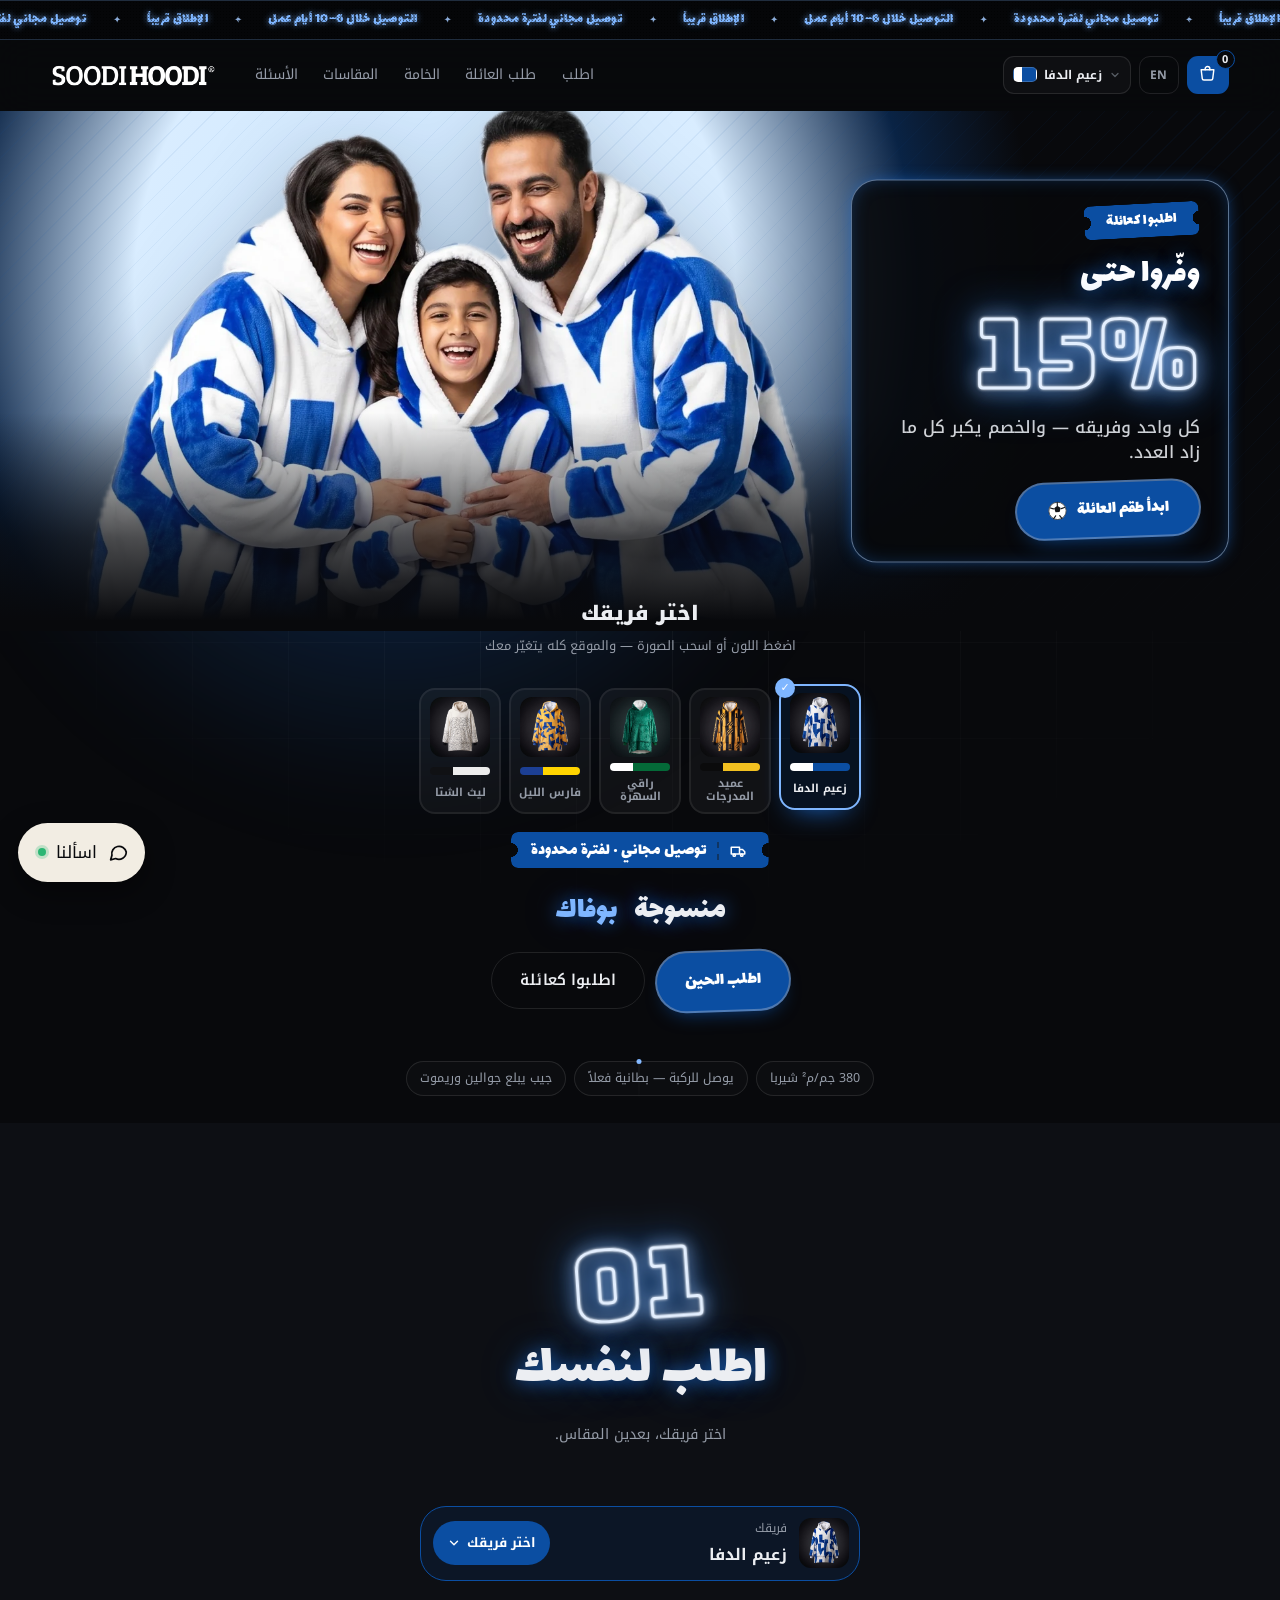
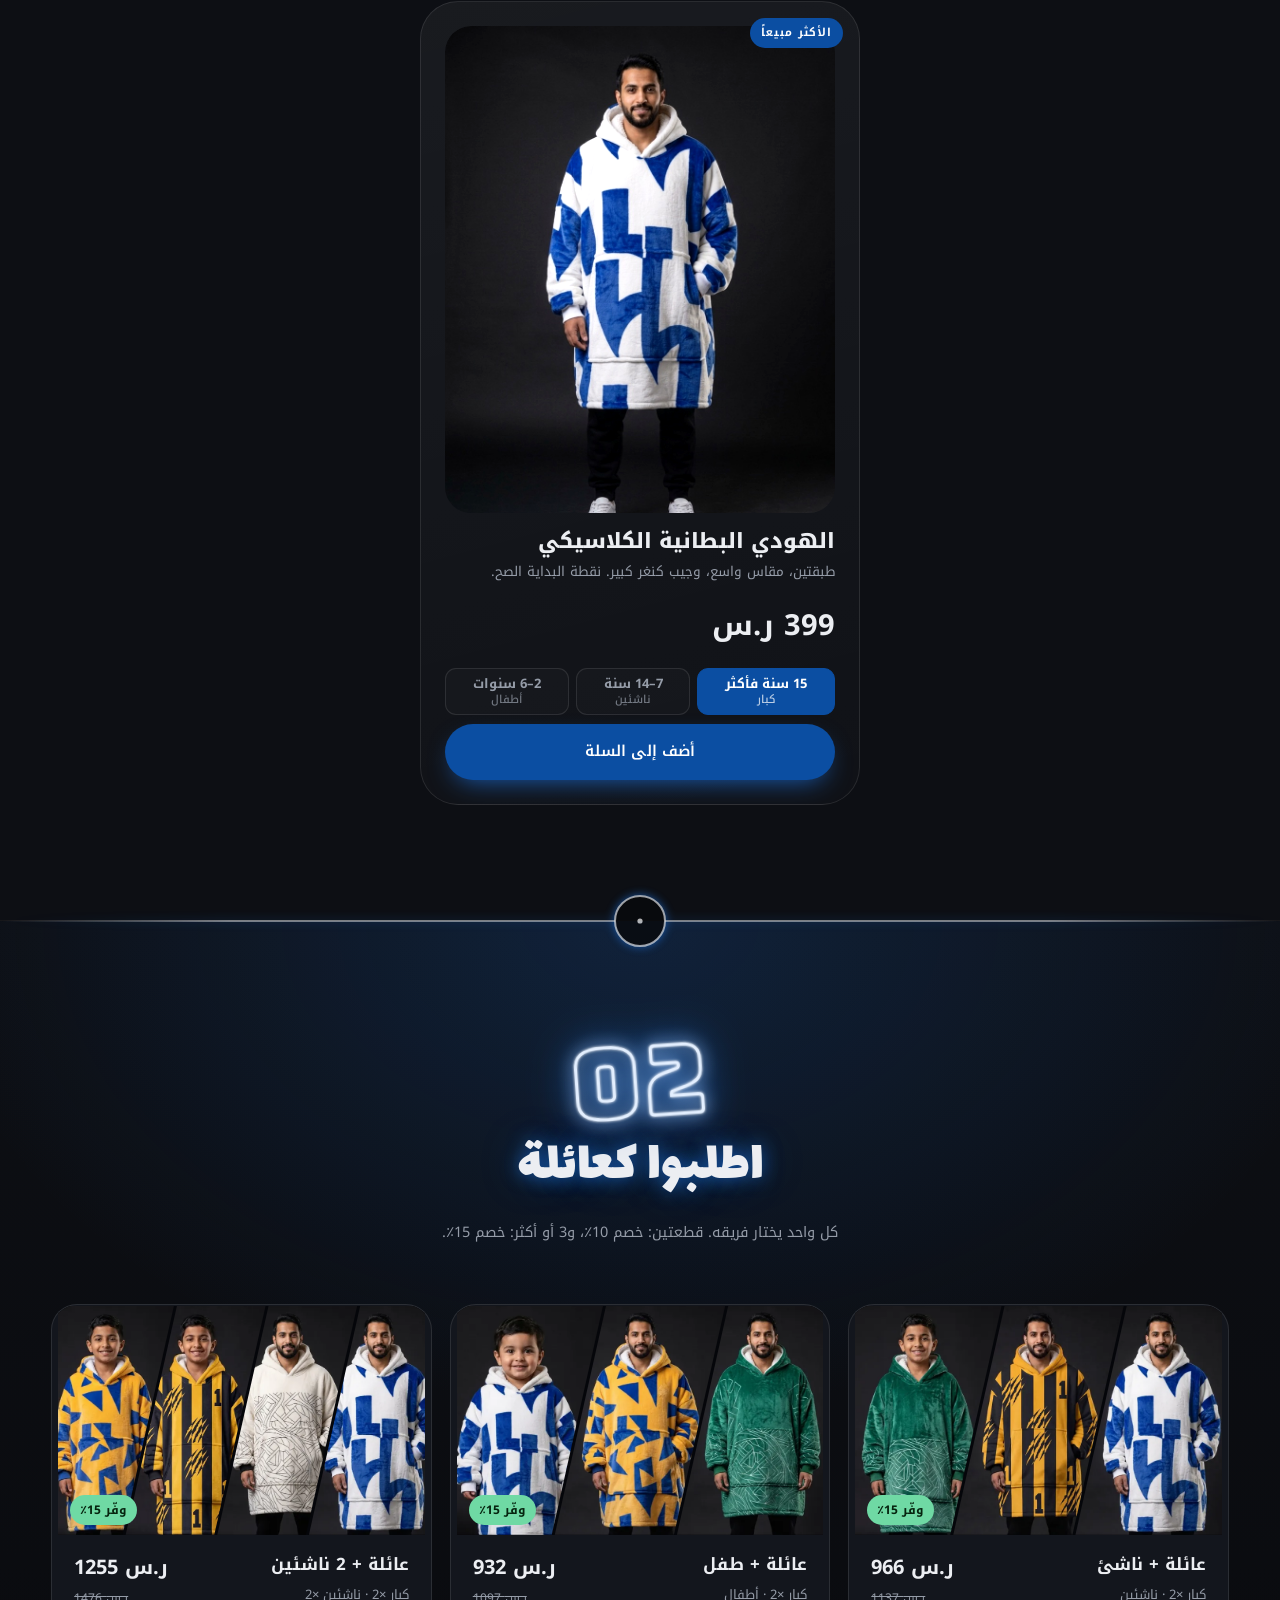
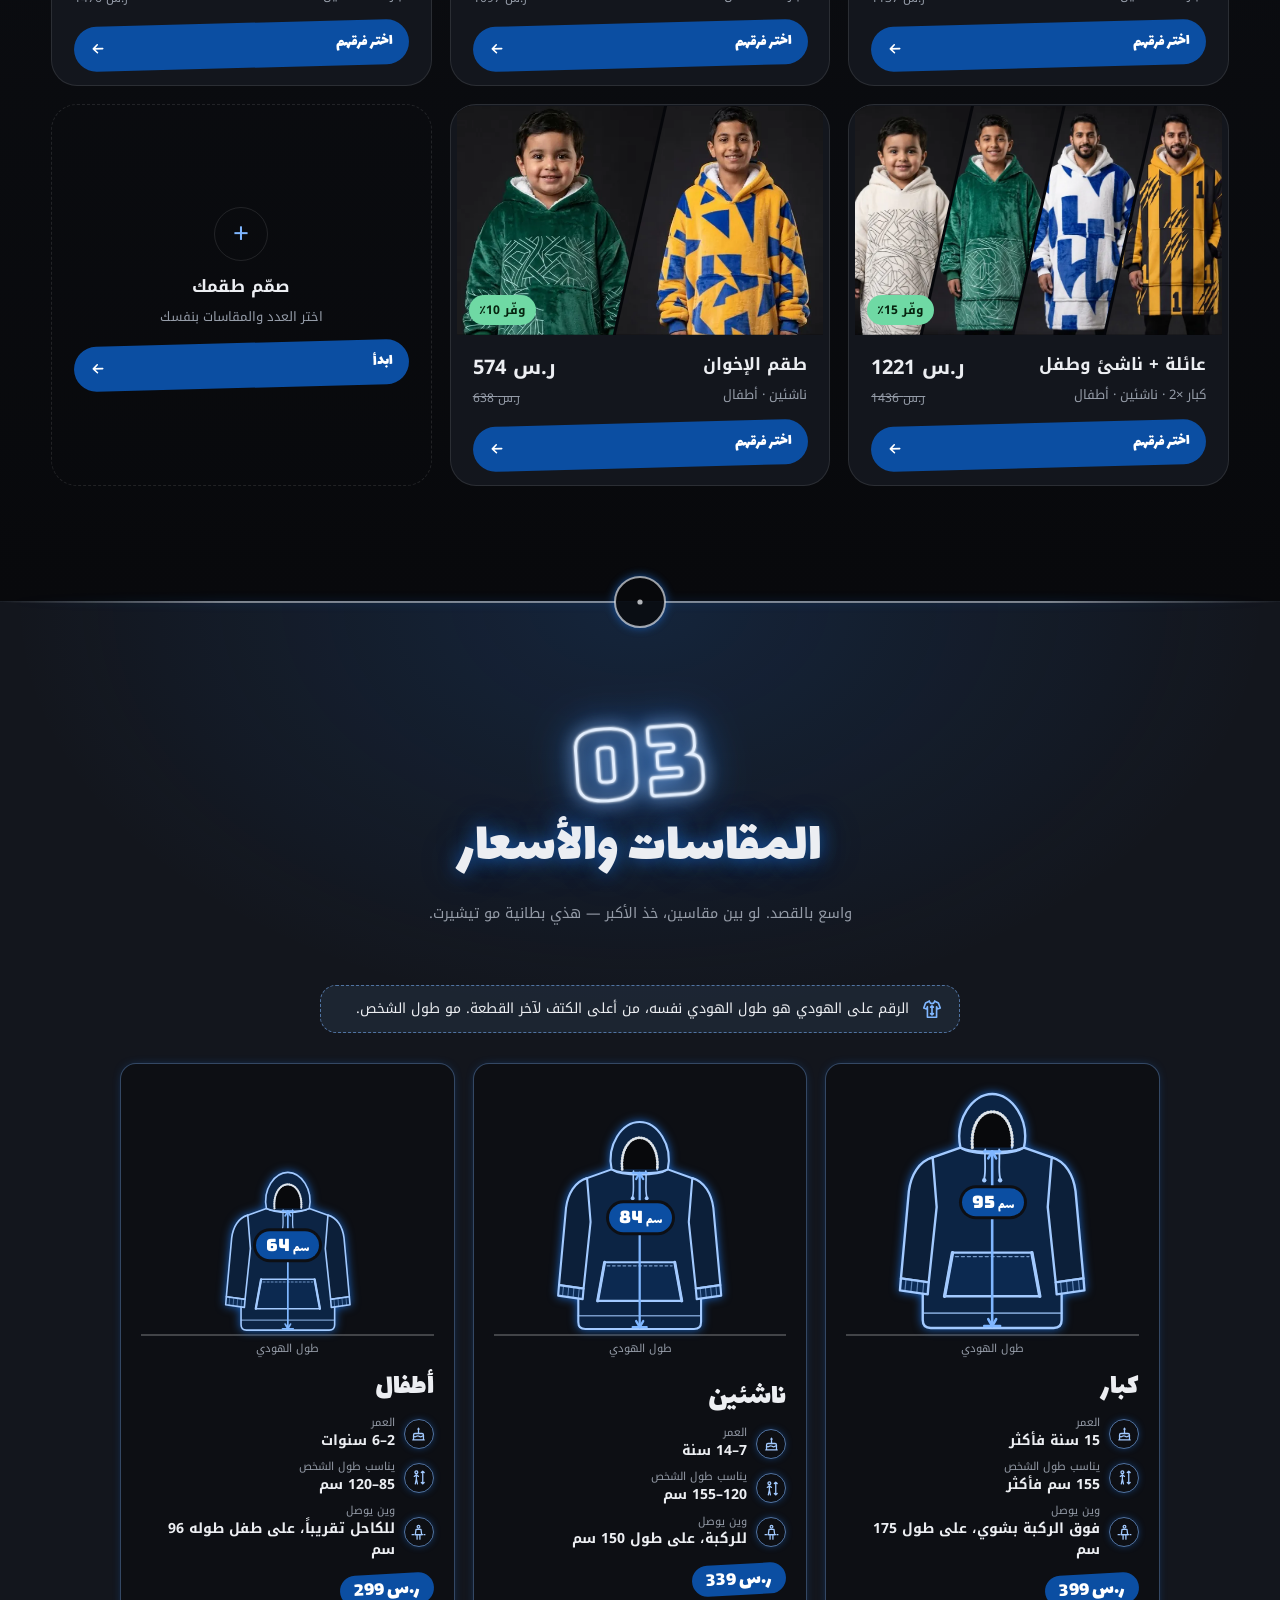
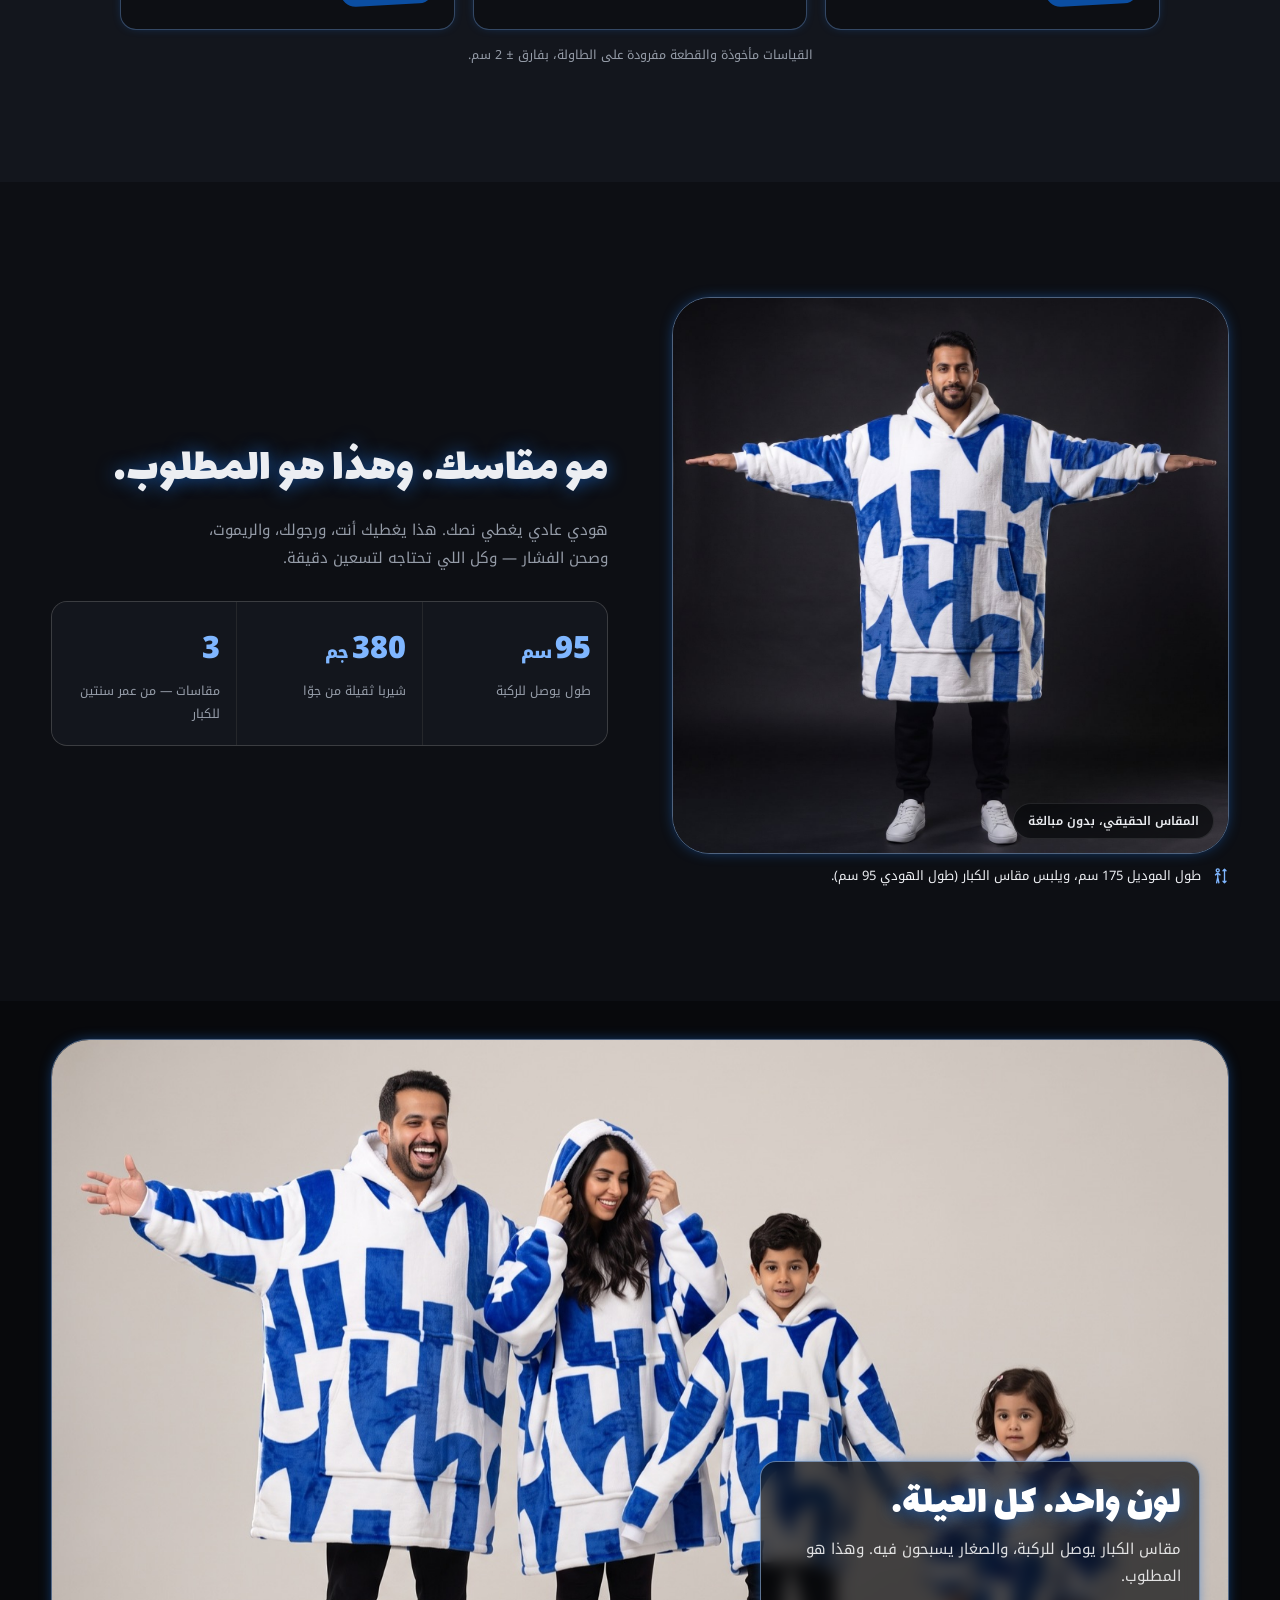
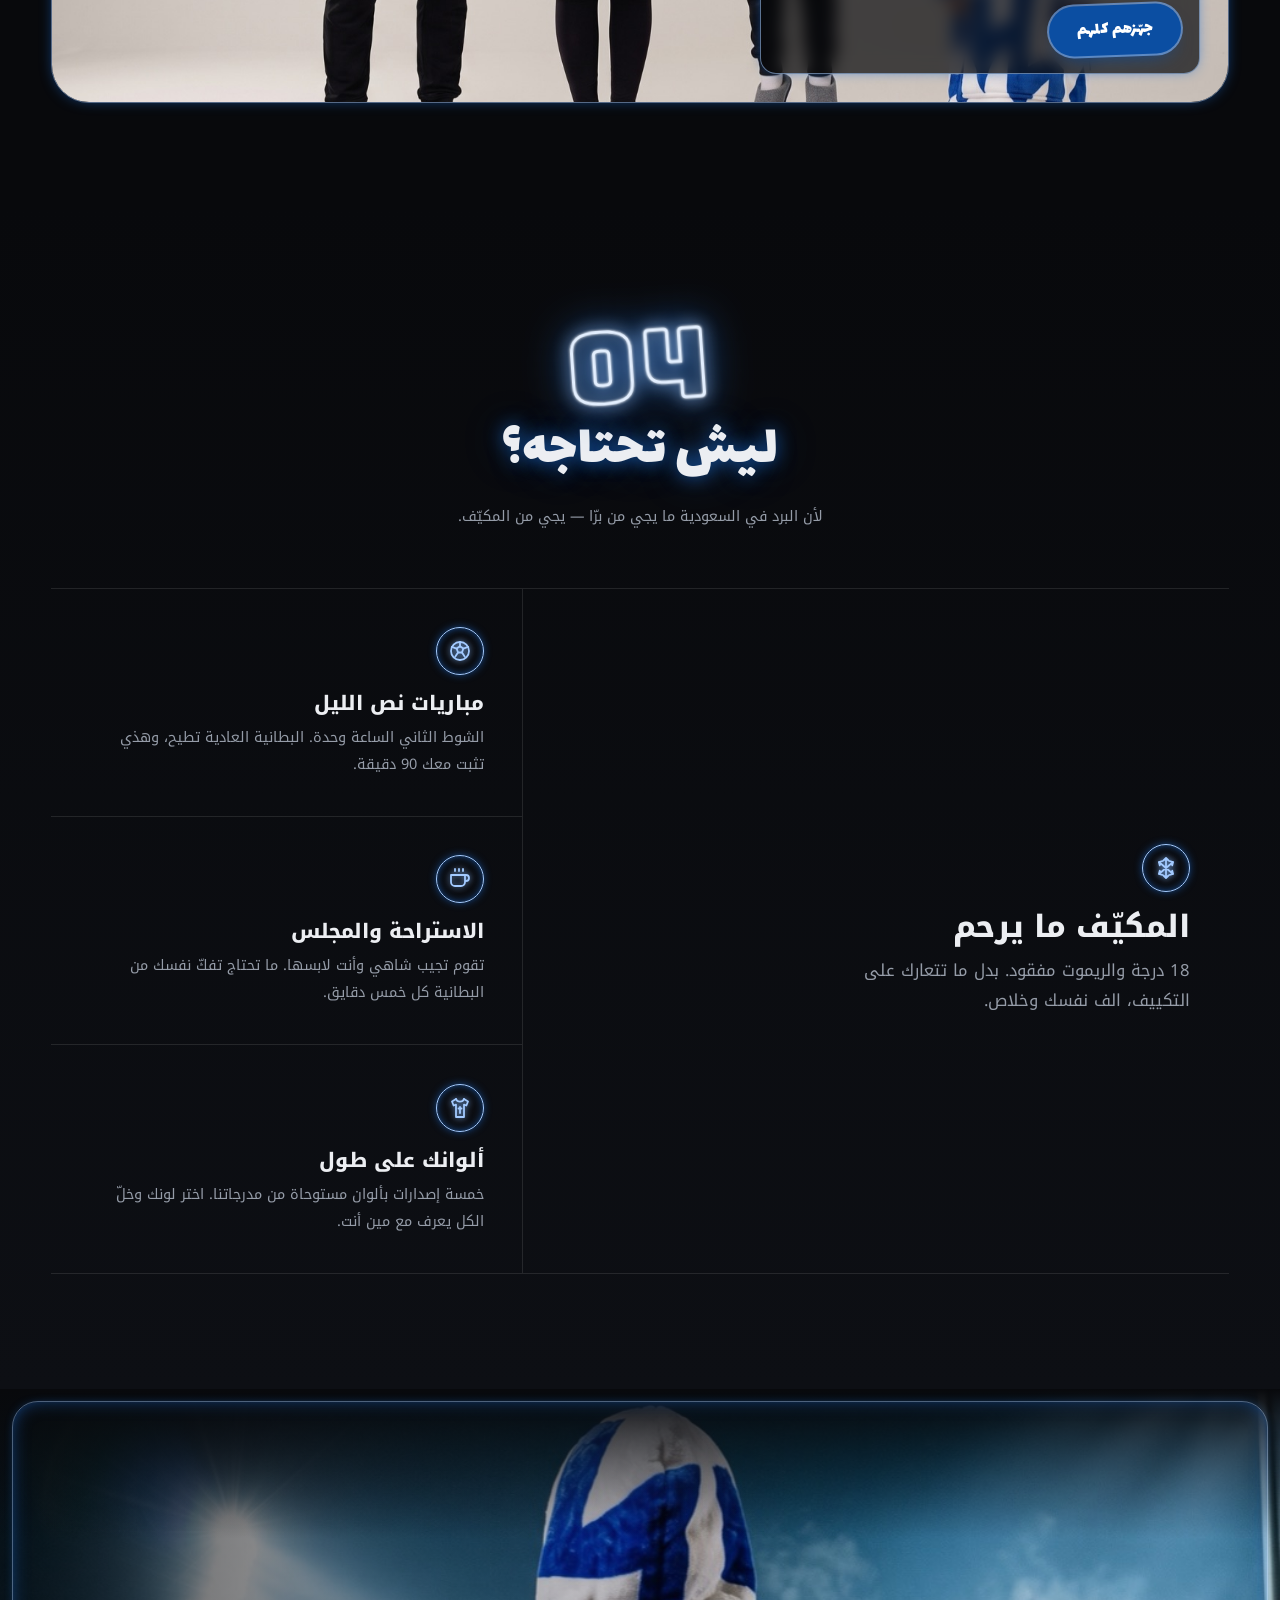
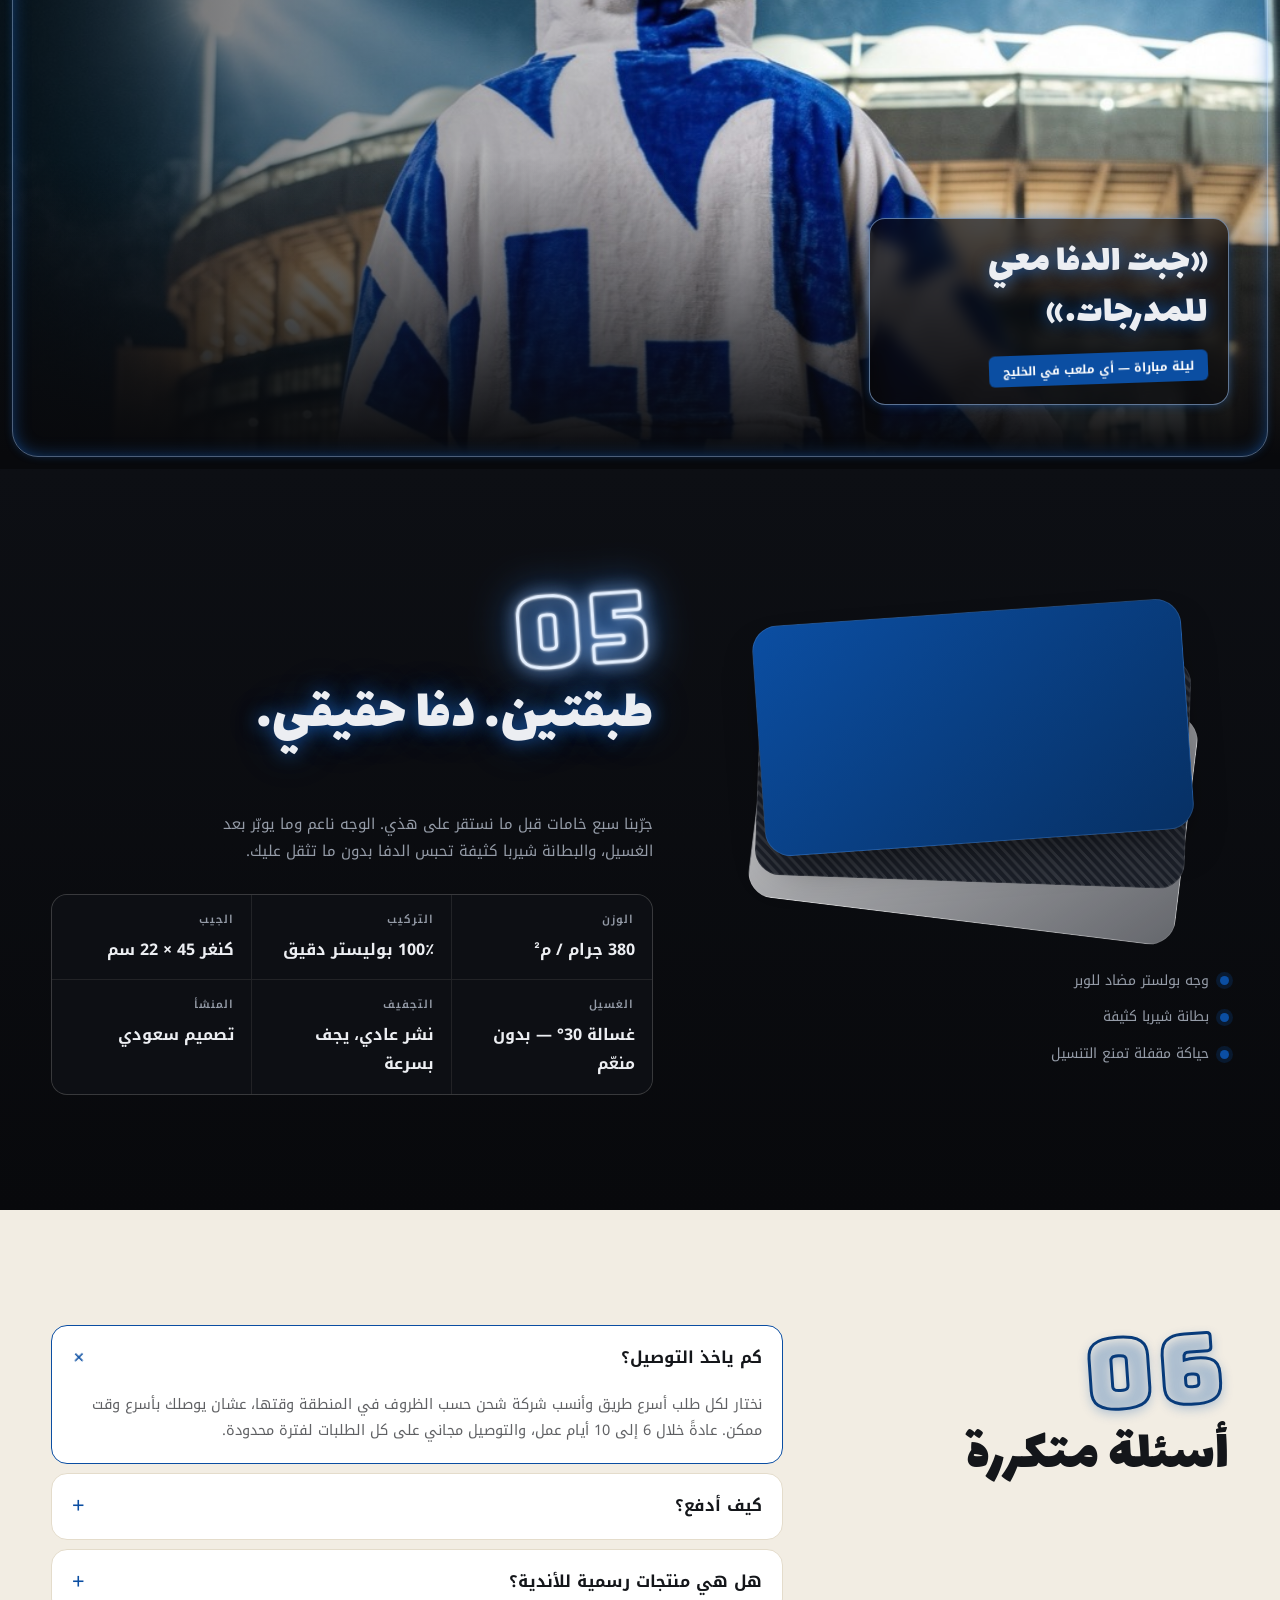
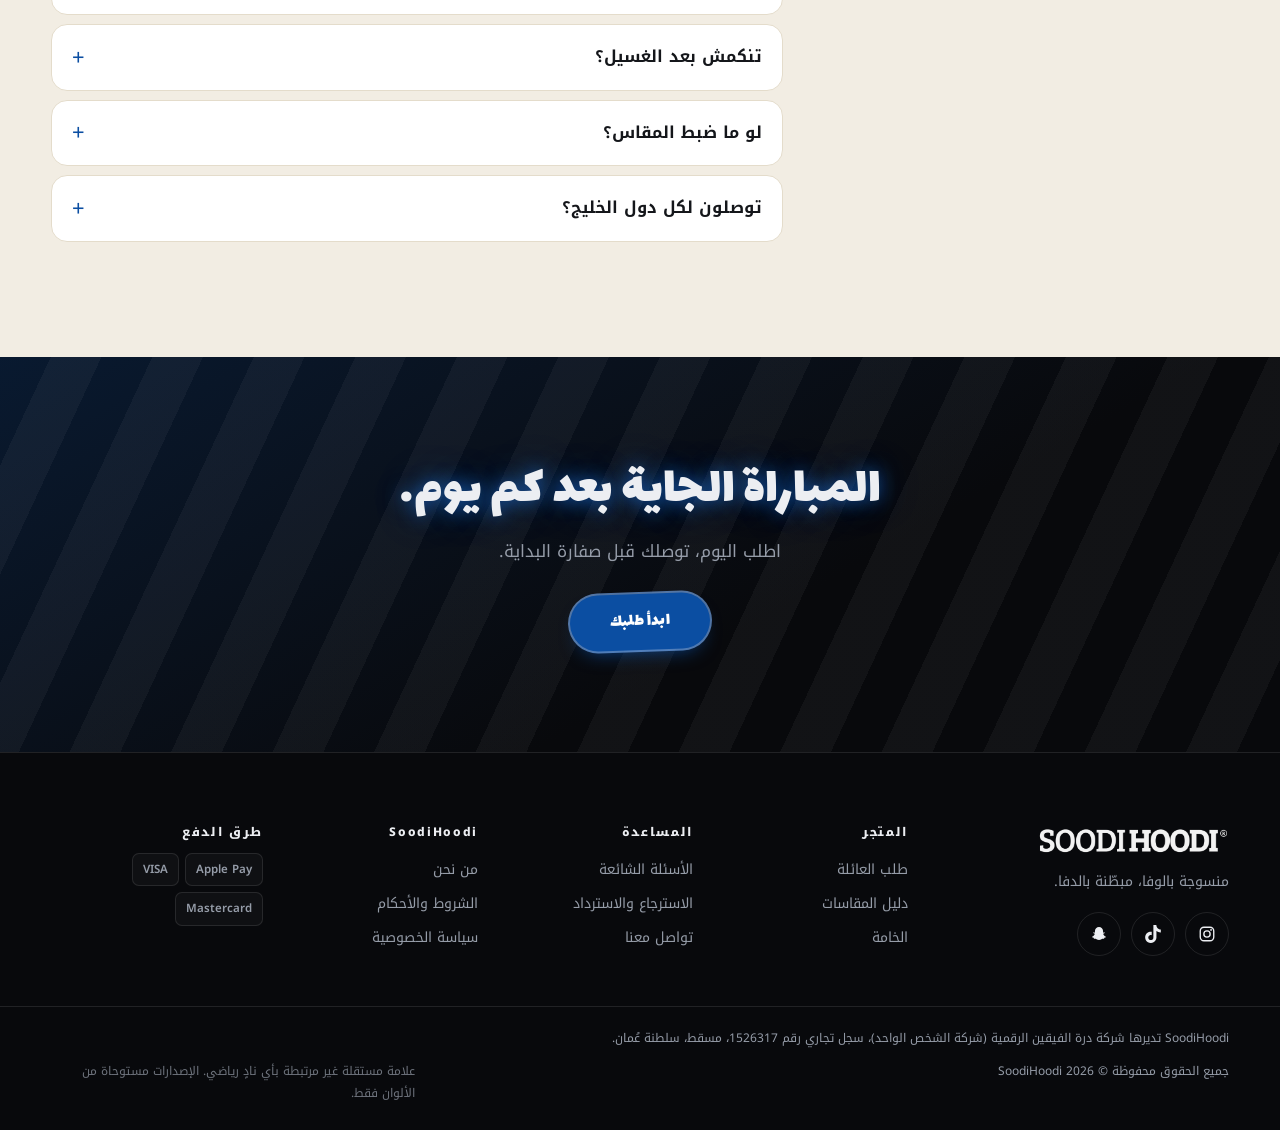
==== index.html @ 83fe5d90 "Delivery copy: fastest route and courier for conditions in the region, usually 6–10 working days Co-" ====
<!DOCTYPE html>
<html lang="ar" dir="rtl" data-lang="ar" data-edition="zaeem">
<head>
<meta charset="UTF-8">
<meta name="viewport" content="width=device-width, initial-scale=1, viewport-fit=cover">
<link rel="icon" href="/favicon.ico" sizes="48x48">
<link rel="icon" type="image/png" sizes="32x32" href="/img/favicon-32.png">
<link rel="apple-touch-icon" href="/img/apple-touch-icon.png">
<link rel="manifest" href="/site.webmanifest">
<title>SoodiHoodi — منسوجة بوفاك | هودي بطانية بألوان فريقك</title>
<meta name="description" content="هودي بطانية واسع يلفّك من راسك لركبتك — صُنع لعشّاق الكورة في السعودية. اختر ألوان فريقك، والتوصيل مجاني لكل دول الخليج خلال 6–10 أيام عمل.">
<meta name="theme-color" content="#08090C">

<!-- Social sharing (WhatsApp / Twitter / iMessage) -->
<link rel="canonical" href="https://soodihoodi.com/">
<meta property="og:type" content="website">
<meta property="og:url" content="https://soodihoodi.com/">
<meta property="og:site_name" content="SoodiHoodi">
<meta property="og:title" content="SoodiHoodi — منسوجة بوفاك">
<meta property="og:description" content="هودي بطانية واسع بألوان فريقك — يلفّك من راسك لركبتك. التوصيل مجاني لكل دول الخليج خلال 6–10 أيام عمل.">
<meta property="og:image" content="https://soodihoodi.com/img/og-image.jpg?v=5">
<meta property="og:image:secure_url" content="https://soodihoodi.com/img/og-image.jpg?v=5">
<meta property="og:image:type" content="image/jpeg">
<meta property="og:image:width" content="1200">
<meta property="og:image:height" content="630">
<meta property="og:locale" content="ar_SA">
<meta name="twitter:card" content="summary_large_image">
<meta name="twitter:title" content="SoodiHoodi — منسوجة بوفاك">
<meta name="twitter:description" content="هودي بطانية واسع بألوان فريقك — التوصيل مجاني لكل دول الخليج خلال 6–10 أيام عمل.">
<meta name="twitter:image" content="https://soodihoodi.com/img/og-image.jpg?v=5">

<link rel="preconnect" href="https://fonts.googleapis.com">
<link rel="preconnect" href="https://fonts.gstatic.com" crossorigin>
<link href="https://fonts.googleapis.com/css2?family=Noto+Kufi+Arabic:wght@100..900&family=Archivo:wdth,wght@62..125,400..900&family=Lalezar&family=Bungee&display=swap" rel="stylesheet">
<link rel="stylesheet" href="css/styles.css?v=45">
</head>
<body>


<a class="skip" href="#main" data-ar="تخطَّ إلى المحتوى" data-en="Skip to content">تخطَّ إلى المحتوى</a>

<!-- ============ TICKER ============ -->
<div class="ticker" aria-hidden="true">
  <div class="ticker__row">
    <!-- Each set repeats the messages so one set is wider than any screen;
         the two identical sets make the loop seamless. -->
    <span class="ticker__set">
      <b class="pl" data-ar="الإطلاق قريباً" data-en="Launching soon">الإطلاق قريباً</b><i class="pl">✦</i>
      <b data-ar="توصيل مجاني لفترة محدودة" data-en="Free delivery for a limited time">توصيل مجاني لفترة محدودة</b><i>✦</i>
      <b data-ar="التوصيل خلال 6–10 أيام عمل" data-en="Delivery in 6–10 working days">التوصيل خلال 6–10 أيام عمل</b><i>✦</i>
      <b class="pl" data-ar="الإطلاق قريباً" data-en="Launching soon">الإطلاق قريباً</b><i class="pl">✦</i>
      <b data-ar="توصيل مجاني لفترة محدودة" data-en="Free delivery for a limited time">توصيل مجاني لفترة محدودة</b><i>✦</i>
      <b data-ar="التوصيل خلال 6–10 أيام عمل" data-en="Delivery in 6–10 working days">التوصيل خلال 6–10 أيام عمل</b><i>✦</i>
      <b class="pl" data-ar="الإطلاق قريباً" data-en="Launching soon">الإطلاق قريباً</b><i class="pl">✦</i>
      <b data-ar="توصيل مجاني لفترة محدودة" data-en="Free delivery for a limited time">توصيل مجاني لفترة محدودة</b><i>✦</i>
      <b data-ar="التوصيل خلال 6–10 أيام عمل" data-en="Delivery in 6–10 working days">التوصيل خلال 6–10 أيام عمل</b><i>✦</i>
      <b class="pl" data-ar="الإطلاق قريباً" data-en="Launching soon">الإطلاق قريباً</b><i class="pl">✦</i>
      <b data-ar="توصيل مجاني لفترة محدودة" data-en="Free delivery for a limited time">توصيل مجاني لفترة محدودة</b><i>✦</i>
      <b data-ar="التوصيل خلال 6–10 أيام عمل" data-en="Delivery in 6–10 working days">التوصيل خلال 6–10 أيام عمل</b><i>✦</i>
    </span>
    <span class="ticker__set" aria-hidden="true">
      <b class="pl" data-ar="الإطلاق قريباً" data-en="Launching soon">الإطلاق قريباً</b><i class="pl">✦</i>
      <b data-ar="توصيل مجاني لفترة محدودة" data-en="Free delivery for a limited time">توصيل مجاني لفترة محدودة</b><i>✦</i>
      <b data-ar="التوصيل خلال 6–10 أيام عمل" data-en="Delivery in 6–10 working days">التوصيل خلال 6–10 أيام عمل</b><i>✦</i>
      <b class="pl" data-ar="الإطلاق قريباً" data-en="Launching soon">الإطلاق قريباً</b><i class="pl">✦</i>
      <b data-ar="توصيل مجاني لفترة محدودة" data-en="Free delivery for a limited time">توصيل مجاني لفترة محدودة</b><i>✦</i>
      <b data-ar="التوصيل خلال 6–10 أيام عمل" data-en="Delivery in 6–10 working days">التوصيل خلال 6–10 أيام عمل</b><i>✦</i>
      <b class="pl" data-ar="الإطلاق قريباً" data-en="Launching soon">الإطلاق قريباً</b><i class="pl">✦</i>
      <b data-ar="توصيل مجاني لفترة محدودة" data-en="Free delivery for a limited time">توصيل مجاني لفترة محدودة</b><i>✦</i>
      <b data-ar="التوصيل خلال 6–10 أيام عمل" data-en="Delivery in 6–10 working days">التوصيل خلال 6–10 أيام عمل</b><i>✦</i>
      <b class="pl" data-ar="الإطلاق قريباً" data-en="Launching soon">الإطلاق قريباً</b><i class="pl">✦</i>
      <b data-ar="توصيل مجاني لفترة محدودة" data-en="Free delivery for a limited time">توصيل مجاني لفترة محدودة</b><i>✦</i>
      <b data-ar="التوصيل خلال 6–10 أيام عمل" data-en="Delivery in 6–10 working days">التوصيل خلال 6–10 أيام عمل</b><i>✦</i>
    </span>
  </div>
</div>

<!-- ============ HEADER ============ -->
<header class="hdr" id="hdr">
  <div class="wrap hdr__in">
    <a href="#" class="brand" aria-label="SoodiHoodi">
      <img class="brand__logo" src="img/logo.png" alt="SoodiHoodi" width="1200" height="189">
    </a>

    <nav class="nav" aria-label="Main">
      <a href="#shop" data-ar="اطلب" data-en="Order">اطلب</a>
      <a href="#bundle" data-ar="طلب العائلة" data-en="Family">طلب العائلة</a>
      <a href="#fabric" data-ar="الخامة" data-en="Fabric">الخامة</a>
      <a href="#sizes" data-ar="المقاسات" data-en="Sizes">المقاسات</a>
      <a href="#faq" data-ar="الأسئلة" data-en="FAQ">الأسئلة</a>
    </nav>

    <div class="hdr__act">
      <button class="teamchip" id="teamBtn" type="button"
              aria-haspopup="dialog" aria-expanded="false"
              aria-label="غيّر فريقك" data-al-ar="غيّر فريقك" data-al-en="Change your team">
        <i class="teamchip__bar" aria-hidden="true"></i>
        <span class="teamchip__n" id="teamChipName"></span>
        <svg class="teamchip__v" viewBox="0 0 24 24" width="12" height="12" aria-hidden="true"
             fill="none" stroke="currentColor" stroke-width="2.4" stroke-linecap="round" stroke-linejoin="round"><path d="m6 9 6 6 6-6"/></svg>
      </button>
      <button class="lang" id="langBtn" type="button" aria-label="Switch language">
        <span data-ar="EN" data-en="ع">EN</span>
      </button>
      <button class="cartbtn" id="cartBtn" type="button" aria-label="Cart" aria-expanded="false">
        <svg viewBox="0 0 24 24" width="19" height="19" fill="none" stroke="currentColor" stroke-width="1.8" stroke-linecap="round" stroke-linejoin="round"><path d="M4 6h16l-1.4 11.2a2 2 0 0 1-2 1.8H7.4a2 2 0 0 1-2-1.8Z"/><path d="M9 6V5a3 3 0 0 1 6 0v1"/></svg>
        <span class="cartbtn__n" id="cartCount">0</span>
      </button>
    </div>
  </div>
</header>

<main id="main">

<!-- ============ HERO ============ -->
<section class="hero">
  <div class="hero__lights" aria-hidden="true"><i></i><i></i><i></i><i></i></div>
  <div class="hero__grid" aria-hidden="true"></div>
  <div class="hero__glow" aria-hidden="true"></div>

  <!-- full-bleed: the family IS the hero, giant wordmark behind them -->
  <div class="bigstage rv" style="--d:0ms">
    <div class="bigstage__mark" aria-hidden="true">SOODIHOODI</div>
    <img class="bigstage__fam" id="heroShot" src="img/cut/fam-zaeem.webp" alt="عائلة تلبس هودي بطانية SoodiHoodi" width="1200" height="895" fetchpriority="high">

    <!-- Desktop only. Hidden below 1024px so the mobile hero is untouched. -->
    <div class="herobig">
      <span class="herobig__eye" data-ar="اطلبوا كعائلة" data-en="Order as a family">اطلبوا كعائلة</span>
      <p class="herobig__h" data-ar="وفّروا حتى" data-en="Save up to">وفّروا حتى</p>
      <p class="herobig__n" dir="ltr">15%</p>
      <p class="herobig__s" data-ar="كل واحد وفريقه — والخصم يكبر كل ما زاد العدد."
         data-en="Everyone in their own colours — the more you add, the bigger the discount.">كل واحد وفريقه — والخصم يكبر كل ما زاد العدد.</p>
      <!-- The label lives in its own span: applyLang() overwrites textContent
           on every [data-ar], which would wipe the pitch and ball markup. -->
      <a href="#bundle" class="herobig__cta">
        <span class="cta__pitch" aria-hidden="true"></span>
        <span class="cta__t" data-ar="ابدأ طقم العائلة" data-en="Build your family set">ابدأ طقم العائلة</span>
        <span class="cta__ball" aria-hidden="true"></span>
      </a>
    </div>

    <div class="bigstage__floor" aria-hidden="true"></div>
  </div>

  <div class="wrap hero__foot">
    <p class="teampick__hd rv" style="--d:100ms">
      <span class="teampick__title" data-ar="اختر فريقك" data-en="Pick your team">اختر فريقك</span>
      <em class="teampick__hint" data-ar="اضغط اللون أو اسحب الصورة — والموقع كله يتغيّر معك" data-en="Tap a colour or swipe the photo — the whole page re-themes">اضغط اللون أو اسحب الصورة — والموقع كله يتغيّر معك</em>
    </p>
    <div class="swatchbar rv" style="--d:160ms" role="radiogroup" aria-label="Edition">
      <!-- injected -->
    </div>

    <!-- Match-ticket sticker. Text lives in an inner span: applyLang() rewrites textContent of [data-ar]. -->
    <a href="#shop" class="tkt rv" style="--d:200ms">
      <svg class="tkt__ic" viewBox="0 0 24 24" width="18" height="18" aria-hidden="true" fill="none" stroke="currentColor" stroke-width="2" stroke-linecap="round" stroke-linejoin="round"><path d="M3 7h11v9H3zM14 10h4l3 3v3h-7z"/><circle cx="7" cy="17.5" r="1.6"/><circle cx="17" cy="17.5" r="1.6"/></svg>
      <span class="tkt__t" data-ar="توصيل مجاني · لفترة محدودة" data-en="Free delivery · limited time">توصيل مجاني · لفترة محدودة</span>
    </a>

    <h1 class="hero__line rv" style="--d:220ms">
      <span data-ar="منسوجة" data-en="WOVEN WITH">منسوجة</span>
      <span data-ar="بوفاك" data-en="YOUR LOYALTY">بوفاك</span>
    </h1>

    <div class="hero__cta rv" style="--d:280ms">
      <a href="#shop" class="btn btn--kick" data-ar="اطلب الحين" data-en="Order now">اطلب الحين</a>
      <a href="#bundle" class="btn btn--ghost" data-ar="اطلبوا كعائلة" data-en="Order as a family">اطلبوا كعائلة</a>
    </div>

    <ul class="hero__pills rv" style="--d:340ms">
      <li data-ar="380 جم/م² شيربا" data-en="380 gsm sherpa">380 جم/م² شيربا</li>
      <li data-ar="يوصل للركبة — بطانية فعلاً" data-en="Knee-length — an actual blanket">يوصل للركبة — بطانية فعلاً</li>
      <li data-ar="جيب يبلع جوالين وريموت" data-en="Pocket fits 2 phones + remote">جيب يبلع جوالين وريموت</li>
    </ul>
  </div>

  <div class="scrollcue" aria-hidden="true"><span></span></div>
</section>

<!-- ============ ORDER ONE ============ -->
<section class="shop" id="shop">
  <div class="wrap">
    <header class="sec-h">
      <span class="sec-h__num">01</span>
      <h2 data-ar="اطلب لنفسك" data-en="Order one for you">اطلب لنفسك</h2>
      <p data-ar="اختر فريقك، بعدين المقاس." data-en="Choose your team, then your size.">اختر فريقك، بعدين المقاس.</p>
    </header>
    <!-- Opens the team sheet; the card below re-colours to the pick. -->
    <button class="shteam" id="shopTeam" type="button" aria-haspopup="dialog">
      <span class="shteam__img" aria-hidden="true"><img id="shopTeamImg" src="" alt="" width="120" height="120"></span>
      <span class="shteam__txt">
        <small data-ar="فريقك" data-en="Your team">فريقك</small>
        <b id="shopTeamName"></b>
      </span>
      <span class="shteam__go">
        <span data-ar="اختر فريقك" data-en="Choose your team">اختر فريقك</span>
        <svg viewBox="0 0 24 24" width="14" height="14" aria-hidden="true" fill="none" stroke="currentColor" stroke-width="2.4" stroke-linecap="round" stroke-linejoin="round"><path d="m6 9 6 6 6-6"/></svg>
      </span>
    </button>
    <div class="shop__grid" id="shopGrid"><!-- injected --></div>
  </div>
</section>

<!-- ============ ORDER AS A FAMILY ============
     Cards only. Tapping one opens the family page (#famPage) pre-filled,
     instead of jumping the shopper down to a builder below. -->
<section class="bld" id="bundle">
  <div class="wrap">
    <header class="sec-h">
      <span class="sec-h__num">02</span>
      <h2 data-ar="اطلبوا كعائلة" data-en="Order as a family">اطلبوا كعائلة</h2>
      <p data-ar="كل واحد يختار فريقه. قطعتين: خصم 10٪، و3 أو أكثر: خصم 15٪."
         data-en="Everyone picks their own team. 2 pieces save 10%, 3 or more save 15%.">كل واحد يختار فريقه. قطعتين: خصم 10٪، و3 أو أكثر: خصم 15٪.</p>
    </header>

    <div class="bld__packs" id="bldPacks"><!-- injected --></div>
  </div>
</section>

<section class="sizes" id="sizes" aria-labelledby="sizesTitle">
  <div class="wrap">
    <header class="sec-h">
      <span class="sec-h__num">03</span>
      <h2 id="sizesTitle" data-ar="المقاسات والأسعار" data-en="Sizes and prices">المقاسات والأسعار</h2>
      <p data-ar="واسع بالقصد. لو بين مقاسين، خذ الأكبر — هذي بطانية مو تيشيرت." data-en="Oversized on purpose. Between two sizes? Size up — this is a blanket, not a t-shirt.">واسع بالقصد. لو بين مقاسين، خذ الأكبر — هذي بطانية مو تيشيرت.</p>
    </header>

    <!-- How to read the cards: the number is the hoodie, not the person. -->
    <p class="kits__key">
      <svg viewBox="0 0 24 24" width="22" height="22" aria-hidden="true" fill="none" stroke="currentColor" stroke-width="1.8" stroke-linecap="round" stroke-linejoin="round"><path d="M9 3.5 5 5.5 3 11l3 1 1-2.5V21h10V9.5l1 2.5 3-1-2-5.5-4-2"/><path d="M9 3.5c.6 1.8 1.6 2.6 3 2.6s2.4-.8 3-2.6"/><path d="M12 8.5v10M10.5 10l1.5-1.5 1.5 1.5M10.5 17l1.5 1.5 1.5-1.5"/></svg>
      <span data-ar="الرقم على الهودي هو طول الهودي نفسه، من أعلى الكتف لآخر القطعة. مو طول الشخص."
            data-en="The number on each hoodie is the hoodie's own length, from the top of the shoulder to the hem. Not your height.">الرقم على الهودي هو طول الهودي نفسه، من أعلى الكتف لآخر القطعة. مو طول الشخص.</span>
    </p>
    <!-- One hoodie per size, drawn to scale, length marked on the front. Filled by renderKits() from SIZES + prices. -->
    <div class="kits" id="kits"></div>
    <p class="tbl__note" data-ar="القياسات مأخوذة والقطعة مفرودة على الطاولة، بفارق ± 2 سم." data-en="Measured flat on a table, ± 2 cm tolerance.">القياسات مأخوذة والقطعة مفرودة على الطاولة، بفارق ± 2 سم.</p>
  </div>
</section>

<!-- ============ ACTUAL SIZE (edition-reactive) ============ -->
<section class="scale" id="scale">
  <div class="wrap scale__in">
    <div class="scale__media">
    <figure class="scale__fig">
      <img id="scaleImg" src="img/scale-v2-zaeem.jpg" alt="رجل طوله 175 سم يلبس هودي البطانية مقاس الكبار، وطرف الهودي عند الركبة" data-alt-ar="رجل طوله 175 سم يلبس هودي البطانية مقاس الكبار، وطرف الهودي عند الركبة" data-alt-en="A 175 cm man wearing the Adults blanket hoodie, the hem at his knees" width="1400" height="1400">
      <figcaption class="scale__cap" data-ar="المقاس الحقيقي، بدون مبالغة" data-en="Actual size, no exaggeration">المقاس الحقيقي، بدون مبالغة</figcaption>
    </figure>
    <p class="scale__note">
      <svg viewBox="0 0 24 24" width="18" height="18" aria-hidden="true" fill="none" stroke="currentColor" stroke-width="1.8" stroke-linecap="round" stroke-linejoin="round"><circle cx="9" cy="4.5" r="2"/><path d="M9 8v6M6 10.5 9 8l3 2.5M7.5 21l1.5-7 1.5 7"/><path d="M18 3v18M16 5l2-2 2 2M16 19l2 2 2-2"/></svg>
      <span data-ar="طول الموديل 175 سم، ويلبس مقاس الكبار (طول الهودي 95 سم)." data-en="The model is 175 cm tall and wears the Adults size (a 95 cm hoodie).">طول الموديل 175 سم، ويلبس مقاس الكبار (طول الهودي 95 سم).</span>
    </p>
    </div>
    <div class="scale__copy">
      <h2 data-ar="مو مقاسك. وهذا هو المطلوب." data-en="Not your size. That's the point.">مو مقاسك. وهذا هو المطلوب.</h2>
      <p class="scale__lede" data-ar="هودي عادي يغطي نصك. هذا يغطيك أنت، ورجولك، والريموت، وصحن الفشار — وكل اللي تحتاجه لتسعين دقيقة." data-en="A normal hoodie covers half of you. This covers you, your legs, the remote, and the popcorn — everything you need for ninety minutes.">هودي عادي يغطي نصك. هذا يغطيك أنت، ورجولك، والريموت، وصحن الفشار — وكل اللي تحتاجه لتسعين دقيقة.</p>
      <ul class="scale__stats">
        <li><b>95<i data-ar="سم" data-en="cm">سم</i></b><span data-ar="طول يوصل للركبة" data-en="Long enough to reach the knee">طول يوصل للركبة</span></li>
        <li><b>380<i data-ar="جم" data-en="gsm">جم</i></b><span data-ar="شيربا ثقيلة من جوّا" data-en="Heavy sherpa lining">شيربا ثقيلة من جوّا</span></li>
        <li><b>3</b><span data-ar="مقاسات — من عمر سنتين للكبار" data-en="Sizes — from age 2 to adults">مقاسات — من عمر سنتين للكبار</span></li>
      </ul>
    </div>
  </div>
</section>

<!-- ============ FAMILY CREW (edition-reactive) ============ -->
<section class="crew" id="crew" hidden>
  <div class="wrap">
    <figure class="crew__fig">
      <img class="crew__img" id="crewImg" src="" alt="" loading="lazy">
      <figcaption class="crew__cap"><div class="crew__panel">
        <h2 data-ar="لون واحد. كل العيلة." data-en="One colour. The whole family.">لون واحد. كل العيلة.</h2>
        <p data-ar="مقاس الكبار يوصل للركبة، والصغار يسبحون فيه. وهذا هو المطلوب." data-en="Adults get knee-length. The kids swim in it. That's the point.">مقاس الكبار يوصل للركبة، والصغار يسبحون فيه. وهذا هو المطلوب.</p>
        <a href="#bundle" class="btn btn--kick" data-ar="جهّزهم كلهم" data-en="Kit them all out">جهّزهم كلهم</a>
      </div></figcaption>
    </figure>
  </div>
</section>

<!-- ============ INSIGHT ============ -->
<section class="why" id="why">
  <div class="wrap">
    <header class="sec-h">
      <span class="sec-h__num">04</span>
      <h2 data-ar="ليش تحتاجه؟" data-en="Why you need it">ليش تحتاجه؟</h2>
      <p data-ar="لأن البرد في السعودية ما يجي من برّا — يجي من المكيّف." data-en="Because in Saudi, the cold doesn't come from outside. It comes from the AC.">لأن البرد في السعودية ما يجي من برّا — يجي من المكيّف.</p>
    </header>

    <div class="why__grid">
      <article class="why__c">
        <span class="why__ic" aria-hidden="true"><svg viewBox="0 0 24 24" width="20" height="20" fill="none" stroke="currentColor" stroke-width="1.8" stroke-linecap="round"><path d="M12 2v20M4.9 6l14.2 12M19.1 6 4.9 18M12 2l-2.5 2.5M12 2l2.5 2.5M12 22l-2.5-2.5M12 22l2.5-2.5M4.9 6l.9 3.4M4.9 6l3.4-.9M19.1 18l-.9-3.4M19.1 18l-3.4.9M19.1 6l-3.4-.9M19.1 6l-.9 3.4M4.9 18l3.4.9M4.9 18l.9-3.4"/></svg></span>
        <h3 data-ar="المكيّف ما يرحم" data-en="The AC shows no mercy">المكيّف ما يرحم</h3>
        <p data-ar="18 درجة والريموت مفقود. بدل ما تتعارك على التكييف، الف نفسك وخلاص." data-en="18°C and the remote is missing. Stop fighting over the thermostat — just wrap up.">18 درجة والريموت مفقود. بدل ما تتعارك على التكييف، الف نفسك وخلاص.</p>
      </article>
      <article class="why__c">
        <span class="why__ic" aria-hidden="true"><svg viewBox="0 0 24 24" width="20" height="20" fill="none" stroke="currentColor" stroke-width="1.8" stroke-linecap="round" stroke-linejoin="round"><circle cx="12" cy="12" r="9"/><path d="m12 7.2 3.3 2.4-1.3 3.9h-4l-1.3-3.9z"/><path d="M12 3v4.2M15.3 9.6l4.9-1.7M14 13.5l2.8 4.3M10 13.5l-2.8 4.3M8.7 9.6 3.8 7.9"/></svg></span>
        <h3 data-ar="مباريات نص الليل" data-en="Midnight kickoffs">مباريات نص الليل</h3>
        <p data-ar="الشوط الثاني الساعة وحدة. البطانية العادية تطيح، وهذي تثبت معك 90 دقيقة." data-en="Second half at 1 AM. A regular blanket slides off. This one stays on for all 90.">الشوط الثاني الساعة وحدة. البطانية العادية تطيح، وهذي تثبت معك 90 دقيقة.</p>
      </article>
      <article class="why__c">
        <span class="why__ic" aria-hidden="true"><svg viewBox="0 0 24 24" width="20" height="20" fill="none" stroke="currentColor" stroke-width="1.8" stroke-linecap="round" stroke-linejoin="round"><path d="M17 8h1a3 3 0 0 1 0 6h-1M3 8h14v7a4 4 0 0 1-4 4H7a4 4 0 0 1-4-4Z"/><path d="M7 2v2M11 2v2M15 2v2"/></svg></span>
        <h3 data-ar="الاستراحة والمجلس" data-en="The istiraha & the majlis">الاستراحة والمجلس</h3>
        <p data-ar="تقوم تجيب شاهي وأنت لابسها. ما تحتاج تفكّ نفسك من البطانية كل خمس دقايق." data-en="Get up for tea without unwrapping yourself every five minutes.">تقوم تجيب شاهي وأنت لابسها. ما تحتاج تفكّ نفسك من البطانية كل خمس دقايق.</p>
      </article>
      <article class="why__c">
        <span class="why__ic" aria-hidden="true"><svg viewBox="0 0 24 24" width="20" height="20" fill="none" stroke="currentColor" stroke-width="1.8" stroke-linecap="round" stroke-linejoin="round"><path d="M8 3 4 5.5l1.6 4L8 8.6V21h8V8.6l2.4.9 1.6-4L16 3"/><path d="M8 3c.6 1.7 2.1 2.6 4 2.6S15.4 4.7 16 3"/><path d="M10.5 12.5h3M12 11v6"/></svg></span>
        <h3 data-ar="ألوانك على طول" data-en="Your colours, loud">ألوانك على طول</h3>
        <p data-ar="خمسة إصدارات بألوان مستوحاة من مدرجاتنا. اختر لونك وخلّ الكل يعرف مع مين أنت." data-en="Five editions drawn from our terraces. Pick your colours and let the room know.">خمسة إصدارات بألوان مستوحاة من مدرجاتنا. اختر لونك وخلّ الكل يعرف مع مين أنت.</p>
      </article>
    </div>
  </div>
</section>

<!-- ============ SCALE BAND ============ -->

<!-- ============ SCROLL CINEMATIC ============ -->
<section class="cine" id="cine" aria-label="Match night story" hidden>
  <div class="cine__pin">
    <video class="cine__vid" src="video/family-slowmo-480p.mp4"
           poster="img/cine-1.jpg" muted playsinline preload="auto"
           aria-label="عائلة ترتفع من متابعة المباراة إلى الاحتفال بالهدف، بتصوير بطيء"
           data-al-ar="عائلة ترتفع من متابعة المباراة إلى الاحتفال بالهدف، بتصوير بطيء"
           data-al-en="A family goes from watching the match to celebrating the goal, in slow motion"></video>
    <img class="cine__f cine__f--4" src="img/cine-4.jpg" alt="العائلة تحتفل بالهدف" data-alt-ar="العائلة تحتفل بالهدف" data-alt-en="The family celebrating the goal">
    <div class="cine__flash" aria-hidden="true"></div>
    <div class="cine__goal" aria-hidden="true"><span data-ar="قووووول!" data-en="GOOOAL!">قووووول!</span></div>
    <div class="cine__end">
      <div>
        <h2 data-ar="دفا يجمع العائلة" data-en="Warmth that gathers the family">دفا يجمع العائلة</h2>
        <p data-ar="لكل واحد فيهم لونه. ولكل هدف حضنه الدافي." data-en="Everyone in their colours. Every goal, celebrated warm.">لكل واحد فيهم لونه. ولكل هدف حضنه الدافي.</p>
        <a href="#bundle" class="btn btn--go btn--lg" data-ar="جهّز عائلتك" data-en="Kit out your family">جهّز عائلتك</a>
      </div>
    </div>
    <div class="cine__hint" aria-hidden="true">
      <span data-ar="واصل التمرير" data-en="Keep scrolling">واصل التمرير</span>
    </div>
  </div>
</section>

<!-- ============ LIFESTYLE BAND ============ -->
<section class="life">
  <img class="life__img" id="lifeImg" src="img/stadium-zaeem.jpg" alt="" width="1400" height="1867" loading="lazy">
  <div class="life__scrim" aria-hidden="true"></div>
  <div class="wrap life__in">
    <blockquote class="life__q">
      <p data-ar="«جبت الدفا معي للمدرجات.»" data-en="“I brought the warmth to the terraces.”">«جبت الدفا معي للمدرجات.»</p>
      <cite data-ar="ليلة مباراة — أي ملعب في الخليج" data-en="Match night — any stadium in the Gulf">ليلة مباراة — أي ملعب في الخليج</cite>
    </blockquote>
  </div>
</section>

<!-- ============ FABRIC ============ -->
<section class="fab" id="fabric">
  <div class="wrap fab__in">
    <div class="fab__art" aria-hidden="true">
      <div class="fab__layers">
        <span class="fab__l fab__l--1"></span>
        <span class="fab__l fab__l--2"></span>
        <span class="fab__l fab__l--3"></span>
      </div>
      <ul class="fab__keys">
        <li><i></i><span data-ar="وجه بولستر مضاد للوبر" data-en="Anti-pill polar face">وجه بولستر مضاد للوبر</span></li>
        <li><i></i><span data-ar="بطانة شيربا كثيفة" data-en="Dense sherpa lining">بطانة شيربا كثيفة</span></li>
        <li><i></i><span data-ar="حياكة مقفلة تمنع التنسيل" data-en="Locked seams, no fraying">حياكة مقفلة تمنع التنسيل</span></li>
      </ul>
    </div>

    <div class="fab__copy">
      <header class="sec-h sec-h--start">
        <span class="sec-h__num">05</span>
        <h2 data-ar="طبقتين. دفا حقيقي." data-en="Two layers. Real warmth.">طبقتين. دفا حقيقي.</h2>
      </header>
      <p class="fab__lede" data-ar="جرّبنا سبع خامات قبل ما نستقر على هذي. الوجه ناعم وما يوبّر بعد الغسيل، والبطانة شيربا كثيفة تحبس الدفا بدون ما تثقل عليك." data-en="We tested seven fabrics before settling on this one. A soft face that won't pill after washing, and a dense sherpa lining that traps heat without weighing you down.">جرّبنا سبع خامات قبل ما نستقر على هذي. الوجه ناعم وما يوبّر بعد الغسيل، والبطانة شيربا كثيفة تحبس الدفا بدون ما تثقل عليك.</p>

      <dl class="specs">
        <div><dt data-ar="الوزن" data-en="Weight">الوزن</dt><dd data-ar="380 جرام / م²" data-en="380 gsm">380 جرام / م²</dd></div>
        <div><dt data-ar="التركيب" data-en="Composition">التركيب</dt><dd data-ar="100٪ بوليستر دقيق" data-en="100% microfibre polyester">100٪ بوليستر دقيق</dd></div>
        <div><dt data-ar="الجيب" data-en="Pocket">الجيب</dt><dd data-ar="كنغر 45 × 22 سم" data-en="Kangaroo, 45 × 22 cm">كنغر 45 × 22 سم</dd></div>
        <div><dt data-ar="الغسيل" data-en="Care">الغسيل</dt><dd data-ar="غسالة 30° — بدون منعّم" data-en="Machine 30° — no softener">غسالة 30° — بدون منعّم</dd></div>
        <div><dt data-ar="التجفيف" data-en="Drying">التجفيف</dt><dd data-ar="نشر عادي، يجف بسرعة" data-en="Line dry, dries fast">نشر عادي، يجف بسرعة</dd></div>
        <div><dt data-ar="المنشأ" data-en="Origin">المنشأ</dt><dd data-ar="تصميم سعودي" data-en="Designed in Saudi">تصميم سعودي</dd></div>
      </dl>
    </div>
  </div>
</section>

<!-- ============ SIZES ============ -->

<!-- ============ REVIEWS (placeholder content) ============ -->
<!-- Reviews are HIDDEN until real customer quotes + photos replace the
     placeholders. To re-enable: delete the `hidden` attribute below. -->
<section class="revs" id="reviews" hidden>
  <div class="wrap">
    <header class="sec-h">
      <span class="sec-h__num">06</span>
      <h2 data-ar="آراء العملاء" data-en="Customer reviews">آراء العملاء</h2>
      <p class="ph-flag" data-ar="⚠︎ نصوص تجريبية للعرض فقط — استبدلها بتقييمات حقيقية قبل النشر." data-en="⚠︎ Sample text for layout only — replace with real reviews before launch.">⚠︎ نصوص تجريبية للعرض فقط — استبدلها بتقييمات حقيقية قبل النشر.</p>
    </header>
    <div class="revs__grid">
      <article class="rev rev--photo">
        <img class="rev__img" src="img/rev-family.jpg" alt="" loading="lazy">
        <div class="rev__body">
          <span class="rev__stars" aria-label="5/5">★★★★★</span>
          <p data-ar="«مكان التقييم الأول — اكتب هنا كلام عميل حقيقي مع صورته.»" data-en="“Review slot one — a real customer quote with their photo.”">«مكان التقييم الأول — اكتب هنا كلام عميل حقيقي مع صورته.»</p>
          <cite data-ar="— الاسم، الرياض" data-en="— Name, Riyadh">— الاسم، الرياض</cite>
        </div>
      </article>
      <article class="rev rev--photo">
        <img class="rev__img" src="img/rev-kids.jpg" alt="" loading="lazy">
        <div class="rev__body">
          <span class="rev__stars" aria-label="5/5">★★★★★</span>
          <p data-ar="«مكان التقييم الثاني — الأطفال ما قبلوا يقلعونها.»" data-en="“Review slot two — the kids refused to take them off.”">«مكان التقييم الثاني — الأطفال ما قبلوا يقلعونها.»</p>
          <cite data-ar="— الاسم، جدة" data-en="— Name, Jeddah">— الاسم، جدة</cite>
        </div>
      </article>
      <article class="rev rev--photo">
        <img class="rev__img" src="img/rev-cozy.jpg" alt="" loading="lazy">
        <div class="rev__body">
          <span class="rev__stars" aria-label="5/5">★★★★★</span>
          <p data-ar="«مكان التقييم الثالث — اكتب هنا كلام عميل حقيقي.»" data-en="“Review slot three — a real customer quote here.”">«مكان التقييم الثالث — اكتب هنا كلام عميل حقيقي.»</p>
          <cite data-ar="— الاسم، الدمام" data-en="— Name, Dammam">— الاسم، الدمام</cite>
        </div>
      </article>
    </div>
  </section>

<!-- ============ FAQ ============ -->
<section class="faq" id="faq">
  <div class="wrap faq__in">
    <header class="sec-h sec-h--start sec-h--light">
      <span class="sec-h__num">06</span>
      <h2 data-ar="أسئلة متكررة" data-en="FAQ">أسئلة متكررة</h2>
    </header>

    <div class="acc">
      <details class="acc__i" open>
        <summary data-ar="كم ياخذ التوصيل؟" data-en="How long is delivery?">كم ياخذ التوصيل؟</summary>
        <div class="acc__b"><p data-ar="نختار لكل طلب أسرع طريق وأنسب شركة شحن حسب الظروف في المنطقة وقتها، عشان يوصلك بأسرع وقت ممكن. عادةً خلال 6 إلى 10 أيام عمل، والتوصيل مجاني على كل الطلبات لفترة محدودة." data-en="For every order we pick the fastest route and the best courier for conditions in the region at the time, so it reaches you as soon as possible. Usually 6–10 working days, and delivery is free on every order for a limited time.">نختار لكل طلب أسرع طريق وأنسب شركة شحن حسب الظروف في المنطقة وقتها، عشان يوصلك بأسرع وقت ممكن. عادةً خلال 6 إلى 10 أيام عمل، والتوصيل مجاني على كل الطلبات لفترة محدودة.</p></div>
      </details>
      <details class="acc__i">
        <summary data-ar="كيف أدفع؟" data-en="How do I pay?">كيف أدفع؟</summary>
        <div class="acc__b"><p data-ar="الدفع مسبق وآمن — آبل باي، فيزا وماستركارد." data-en="Payment is upfront and secure — Apple Pay, Visa and Mastercard.">الدفع مسبق وآمن — آبل باي، فيزا وماستركارد.</p></div>
      </details>
      <details class="acc__i">
        <summary data-ar="هل هي منتجات رسمية للأندية؟" data-en="Is this official club merchandise?">هل هي منتجات رسمية للأندية؟</summary>
        <div class="acc__b"><p data-ar="لا. SoodiHoodi علامة مستقلة، وإصداراتنا مستوحاة من ألوان المدرجات فقط — ما نستخدم أسماء أندية ولا شعاراتها ولا أي علامة مسجّلة تخصها." data-en="No. SoodiHoodi is an independent brand. Our editions are inspired by terrace colours only — we do not use club names, crests, or any registered club marks.">لا. SoodiHoodi علامة مستقلة، وإصداراتنا مستوحاة من ألوان المدرجات فقط — ما نستخدم أسماء أندية ولا شعاراتها ولا أي علامة مسجّلة تخصها.</p></div>
      </details>
      <details class="acc__i">
        <summary data-ar="تنكمش بعد الغسيل؟" data-en="Does it shrink?">تنكمش بعد الغسيل؟</summary>
        <div class="acc__b"><p data-ar="لا. البوليستر ما ينكمش لو غسلتها على 30 درجة. الشي الوحيد اللي يضرها هو المنعّم — يقفل مسام الوبر ويخلّيها أقل دفا." data-en="No. Polyester won't shrink at 30°C. The only thing that hurts it is fabric softener — it clogs the pile and makes it less warm.">لا. البوليستر ما ينكمش لو غسلتها على 30 درجة. الشي الوحيد اللي يضرها هو المنعّم — يقفل مسام الوبر ويخلّيها أقل دفا.</p></div>
      </details>
      <details class="acc__i">
        <summary data-ar="لو ما ضبط المقاس؟" data-en="What if the size is wrong?">لو ما ضبط المقاس؟</summary>
        <div class="acc__b"><p><span data-ar="تقدر تبدّلها بمقاس ثاني. كل الشروط والتفاصيل في " data-en="You can exchange it for another size. All the conditions are in our ">تقدر تبدّلها بمقاس ثاني. كل الشروط والتفاصيل في </span><a href="/returns/" data-ar="سياسة الاسترجاع والاسترداد" data-en="Return and Refund Policy">سياسة الاسترجاع والاسترداد</a>.</p></div>
      </details>
      <details class="acc__i">
        <summary data-ar="توصلون لكل دول الخليج؟" data-en="Do you deliver to all GCC countries?">توصلون لكل دول الخليج؟</summary>
        <div class="acc__b"><p data-ar="إيه! نوصّل لكل دول الخليج: سلطنة عُمان، السعودية، الإمارات، الكويت، قطر، والبحرين. التوصيل مجاني خلال 6–10 أيام عمل." data-en="Yes! We deliver across the GCC: Oman, Saudi Arabia, the UAE, Kuwait, Qatar and Bahrain. Delivery is free, in 6–10 working days.">إيه! نوصّل لكل دول الخليج: سلطنة عُمان، السعودية، الإمارات، الكويت، قطر، والبحرين. التوصيل مجاني خلال 6–10 أيام عمل.</p></div>
      </details>
    </div>
  </div>
</section>

<!-- ============ CTA STRIP ============ -->
<section class="strip">
  <div class="wrap strip__in">
    <h2 data-ar="المباراة الجاية بعد كم يوم." data-en="The next match is days away.">المباراة الجاية بعد كم يوم.</h2>
    <p data-ar="اطلب اليوم، توصلك قبل صفارة البداية." data-en="Order today, it arrives before kickoff.">اطلب اليوم، توصلك قبل صفارة البداية.</p>
    <a href="#shop" class="btn btn--kick btn--lg" data-ar="ابدأ طلبك" data-en="Start your order">ابدأ طلبك</a>
  </div>
</section>

</main>

<!-- ============ FOOTER ============ -->
<footer class="ftr">
  <div class="wrap ftr__in">
    <div class="ftr__brand">
      <img class="brand__logo brand__logo--ftr" src="img/logo.png" alt="SoodiHoodi" loading="lazy">
      <p data-ar="منسوجة بالوفا، مبطّنة بالدفا." data-en="Woven with loyalty, lined with warmth.">منسوجة بالوفا، مبطّنة بالدفا.</p>
      <div class="socials">
        <a href="https://www.instagram.com/soodihoodi/" target="_blank" rel="noopener" aria-label="Instagram"><svg viewBox="0 0 24 24" aria-hidden="true"><rect x="3" y="3" width="18" height="18" rx="5" fill="none" stroke="currentColor" stroke-width="1.8"/><circle cx="12" cy="12" r="4.2" fill="none" stroke="currentColor" stroke-width="1.8"/><circle cx="17.4" cy="6.6" r="1.2" fill="currentColor"/></svg></a>
        <a href="https://www.tiktok.com/@soodihoodi.official" target="_blank" rel="noopener" aria-label="TikTok"><svg viewBox="0 0 24 24" aria-hidden="true"><path fill="currentColor" d="M12.525.02c1.31-.02 2.61-.01 3.91-.02.08 1.53.63 3.09 1.75 4.17 1.12 1.11 2.7 1.62 4.24 1.79v4.03c-1.44-.05-2.89-.35-4.2-.97-.57-.26-1.1-.59-1.62-.93-.01 2.92.01 5.84-.02 8.75-.08 1.4-.54 2.79-1.35 3.94-1.31 1.92-3.58 3.17-5.91 3.21-1.43.08-2.86-.31-4.08-1.03-2.02-1.19-3.44-3.37-3.65-5.71-.02-.5-.03-1-.01-1.49.18-1.9 1.12-3.72 2.58-4.96 1.66-1.44 3.98-2.13 6.15-1.72.02 1.48-.04 2.96-.04 4.44-.99-.32-2.15-.23-3.02.37-.63.41-1.11 1.04-1.36 1.75-.21.51-.15 1.07-.14 1.61.24 1.64 1.82 3.02 3.5 2.87 1.12-.01 2.19-.67 2.77-1.61.19-.33.4-.67.41-1.06.1-1.79.06-3.57.07-5.36.01-4.03-.01-8.05.02-12.07z"/></svg></a>
        <a href="https://www.snapchat.com/@soodihoodi" target="_blank" rel="noopener" aria-label="Snapchat"><svg viewBox="0 0 24 24" aria-hidden="true"><path fill="currentColor" d="M12 2.5c-3.1 0-5.4 2.3-5.4 5.5v2.2l-1.5-.5c-.5-.1-.9.4-.6.8.4.5 1.2.8 1.9 1-.4 1.6-1.7 3.3-3.6 4-.4.2-.4.7 0 .9.8.3 1.6.4 2 .6.2.5.2 1.1.6 1.3.5.2 1.2-.1 2.1 0 1.1.2 2 1.7 4.5 1.7s3.4-1.5 4.5-1.7c.9-.1 1.6.2 2.1 0 .4-.2.4-.8.6-1.3.4-.2 1.2-.3 2-.6.4-.2.4-.7 0-.9-1.9-.7-3.2-2.4-3.6-4 .7-.2 1.5-.5 1.9-1 .3-.4-.1-.9-.6-.8l-1.5.5V8c0-3.2-2.3-5.5-5.4-5.5z"/></svg></a>
      </div>
    </div>

    <nav class="ftr__col" aria-label="Shop">
      <h4 data-ar="المتجر" data-en="Shop">المتجر</h4>
      <a href="#bundle" data-ar="طلب العائلة" data-en="Family order">طلب العائلة</a>
      <a href="#sizes" data-ar="دليل المقاسات" data-en="Size guide">دليل المقاسات</a>
      <a href="#fabric" data-ar="الخامة" data-en="Fabric">الخامة</a>
    </nav>

    <nav class="ftr__col" aria-label="Help">
      <h4 data-ar="المساعدة" data-en="Help">المساعدة</h4>
      <a href="#faq" data-ar="الأسئلة الشائعة" data-en="FAQ">الأسئلة الشائعة</a>
      <a href="/returns/" data-ar="الاسترجاع والاسترداد" data-en="Returns and refunds">الاسترجاع والاسترداد</a>
      <a href="/about/#contact" data-ar="تواصل معنا" data-en="Contact us">تواصل معنا</a>
    </nav>

    <nav class="ftr__col" aria-label="Company">
      <h4 data-ar="SoodiHoodi" data-en="SoodiHoodi">SoodiHoodi</h4>
      <a href="/about/" data-ar="من نحن" data-en="About us">من نحن</a>
      <a href="/terms/" data-ar="الشروط والأحكام" data-en="Terms and conditions">الشروط والأحكام</a>
      <a href="/privacy/" data-ar="سياسة الخصوصية" data-en="Privacy policy">سياسة الخصوصية</a>
    </nav>

    <div class="ftr__col">
      <h4 data-ar="طرق الدفع" data-en="Payment">طرق الدفع</h4>
      <ul class="pays">
        <li>Apple Pay</li><li>VISA</li><li>Mastercard</li>
      </ul>
    </div>
  </div>

  <div class="wrap ftr__end">
    <small class="ftr__co" data-ar="SoodiHoodi تديرها شركة درة الفيقين الرقمية (شركة الشخص الواحد)، سجل تجاري رقم 1526317، مسقط، سلطنة عُمان." data-en="SoodiHoodi is operated by Durrat Al-Faiqin Digital SPC, CR No. 1526317, Muscat, Sultanate of Oman.">SoodiHoodi تديرها شركة درة الفيقين الرقمية (شركة الشخص الواحد)، سجل تجاري رقم 1526317، مسقط، سلطنة عُمان.</small>
    <small data-ar="جميع الحقوق محفوظة © 2026 SoodiHoodi" data-en="© 2026 SoodiHoodi. All rights reserved.">جميع الحقوق محفوظة © 2026 SoodiHoodi</small>
    <small class="ftr__legal" data-ar="علامة مستقلة غير مرتبطة بأي نادٍ رياضي. الإصدارات مستوحاة من الألوان فقط." data-en="An independent brand, unaffiliated with any football club. Editions are colour-inspired only.">علامة مستقلة غير مرتبطة بأي نادٍ رياضي. الإصدارات مستوحاة من الألوان فقط.</small>
  </div>
</footer>

<!-- ============ FIRST-VISIT OFFER ============ -->
<div class="offer" id="offer" role="dialog" aria-modal="true" aria-hidden="true"
     aria-labelledby="offerTitle">
  <div class="offer__art" aria-hidden="true"><img id="offerImg" src="" alt=""></div>
  <div class="offer__body">
    <button class="offer__x" id="offerClose" type="button" aria-label="إغلاق" data-al-ar="إغلاق" data-al-en="Close">✕</button>
    <img class="offer__logo" src="img/logo.png" alt="SoodiHoodi" width="1200" height="189">
    <h3 id="offerTitle" class="offer__h"
        data-ar="انضم للمدرج، وخذ 15٪ على أول طلب" data-en="Join the stands. 15% off your first order.">انضم للمدرج، وخذ 15٪ على أول طلب</h3>
    <p class="offer__s" id="offerSub" data-ar="سجّل بياناتك، ويطلع لك الكود على طول ويوصلك على الإيميل."
       data-en="Sign up and your code appears straight away, and in your inbox.">سجّل بياناتك، ويطلع لك الكود على طول ويوصلك على الإيميل.</p>
    <form class="offer__form" id="offerForm" novalidate>
      <input class="offer__in" id="offerName" type="text" name="name" autocomplete="given-name"
             required placeholder="الاسم" aria-label="الاسم"
             data-ph-ar="الاسم" data-ph-en="Name" data-al-ar="الاسم" data-al-en="Name">
      <input class="offer__in" id="offerMail" type="email" name="email" autocomplete="email"
             required placeholder="الإيميل" aria-label="الإيميل" enterkeyhint="send"
             data-ph-ar="الإيميل" data-ph-en="Email" data-al-ar="الإيميل" data-al-en="Email">
      <label class="offer__fam">
        <span data-ar="كم شخص بالعيلة؟" data-en="How many in your family?">كم شخص بالعيلة؟</span>
        <select class="offer__in" id="offerFam" name="family">
          <option value="1">1</option><option value="2">2</option><option value="3">3</option><option value="4" selected>4</option>
          <option value="5">5</option><option value="6">6</option><option value="7">7</option><option value="8">8+</option>
        </select>
      </label>
      <button class="offer__btn" type="submit"
              data-ar="أبي الكود" data-en="Get my code">أبي الكود</button>
      <p class="offer__fine offer__consent" data-ar="بالتسجيل توافق نرسل لك عروضنا وأخبارنا بالإيميل. تقدر تلغي متى ما تبي."
         data-en="By signing up you agree to get our offers and news by email. Unsubscribe any time.">بالتسجيل توافق نرسل لك عروضنا وأخبارنا بالإيميل. تقدر تلغي متى ما تبي.</p>
    </form>
    <div class="offer__done" id="offerDone" hidden>
      <p class="offer__s" data-ar="هذا كود خصمك على أول طلب:" data-en="Here is your first-order code:">هذا كود خصمك على أول طلب:</p>
      <button class="offer__code" id="offerCode" type="button" aria-label="نسخ الكود" data-al-ar="نسخ الكود" data-al-en="Copy code">
        <span id="offerCodeTxt" dir="ltr">SOODI15</span>
        <small data-ar="اضغط للنسخ" data-en="Tap to copy">اضغط للنسخ</small>
      </button>
      <p class="offer__fine offer__fine--open pl" data-ar="الطلب يفتح قريباً، احتفظ بالكود." data-en="Orders open soon. Keep your code.">الطلب يفتح قريباً، احتفظ بالكود.</p>
      <p class="offer__fine" data-ar="اكتبه عند الدفع. لأول طلب فقط، وما يجتمع مع خصم العائلة: يُطبَّق الخصم الأكبر."
         data-en="Enter it at checkout. First order only, and it doesn't add to the family discount: the bigger one applies.">اكتبه عند الدفع. لأول طلب فقط، وما يجتمع مع خصم العائلة: يُطبَّق الخصم الأكبر.</p>
      <button class="offer__btn" id="offerGo" type="button" data-ar="ابدأ التسوق" data-en="Start shopping">ابدأ التسوق</button>
    </div>
    <p class="offer__err" id="offerErr" hidden
       data-ar="تأكد من الاسم والإيميل" data-en="Check your name and email">تأكد من الاسم والإيميل</p>
    <button class="offer__no" id="offerNo" type="button"
            data-ar="لا شكراً" data-en="No thanks">لا شكراً</button>
  </div>
</div>

<!-- ============ TEAM SWITCHER SHEET ============ -->
<div class="scrim" id="scrim" hidden></div>
<div class="tsheet" id="teamSheet" role="dialog" aria-modal="true" aria-hidden="true"
     aria-label="غيّر فريقك" data-al-ar="غيّر فريقك" data-al-en="Change your team">
  <div class="tsheet__grab" aria-hidden="true"></div>
  <header class="tsheet__h">
    <h3 data-ar="غيّر فريقك" data-en="Change your team">غيّر فريقك</h3>
    <button class="tsheet__x" id="teamClose" type="button" aria-label="Close">✕</button>
  </header>
  <p class="tsheet__hint" data-ar="الموقع كله يتغيّر معك — الصور والألوان والأجواء."
     data-en="The whole page re-themes with you — photos, colours, mood.">الموقع كله يتغيّر معك — الصور والألوان والأجواء.</p>
  <div class="tsheet__grid" id="teamGrid" role="radiogroup" aria-label="Edition"><!-- injected --></div>
</div>

<!-- ============ CART DRAWER ============ -->
<aside class="cart" id="cart" aria-label="Cart" aria-hidden="true">
  <header class="cart__h">
    <h3 data-ar="سلّتك" data-en="Your cart">سلّتك</h3>
    <button class="cart__x" id="cartClose" type="button" aria-label="Close">✕</button>
  </header>

  <div class="cart__free" id="cartFree"></div>
  <div class="cart__body" id="cartBody"></div>

  <footer class="cart__f">
    <p class="cart__bundle" id="cartBundle" hidden></p>
    <div class="cart__row cart__row--sub" id="cartSubRow" hidden>
      <span data-ar="قبل الخصم" data-en="Before discount">قبل الخصم</span>
      <s id="cartSub"></s>
    </div>
    <div class="cart__row">
      <span data-ar="المجموع" data-en="Subtotal">المجموع</span>
      <b id="cartTotal">0 ر.س</b>
    </div>
    <p class="cart__split" id="cartSplit"></p>
    <p class="cart__launch pl" id="cartLaunch" data-ar="الإطلاق قريباً، وسلّتك محفوظة لين نفتح الطلب." data-en="Launching soon. Your cart is saved until orders open.">الإطلاق قريباً، وسلّتك محفوظة لين نفتح الطلب.</p>
    <button class="btn btn--go btn--full" id="checkout" type="button" data-ar="إتمام الطلب" data-en="Checkout">إتمام الطلب</button>
    <p class="cart__vat" id="cartVat" hidden data-ar="السعر شامل ضريبة القيمة المضافة 15٪" data-en="Prices include 15% VAT">السعر شامل ضريبة القيمة المضافة 15٪</p>
  </footer>
</aside>

<!-- ============ FAMILY PAGE ============
     Full screen, own back button, and the phone's back gesture closes it
     (history entry #family). soodihoodi.com/#family opens it directly. -->
<div class="fam" id="famPage" role="dialog" aria-modal="true" aria-hidden="true" aria-labelledby="famTitle">
  <header class="fam__hd">
    <button class="fam__back" id="famBack" type="button" aria-label="رجوع" data-al-ar="رجوع" data-al-en="Back">
      <svg viewBox="0 0 24 24" width="20" height="20" aria-hidden="true" fill="none" stroke="currentColor" stroke-width="2.2" stroke-linecap="round" stroke-linejoin="round"><path d="M5 12h14M13 6l6 6-6 6"/></svg>
    </button>
    <h2 class="fam__t" id="famTitle" data-ar="طقم العائلة" data-en="Your family set">طقم العائلة</h2>
    <span class="fam__n" id="famCount"></span>
  </header>
  <div class="fam__body" id="famBody">
    <p class="fam__hint" data-ar="لكل شخص: اختر فريقه. المقاس حسب العمر." data-en="For each person, pick a team. The size goes by age.">لكل شخص: اختر فريقه. المقاس حسب العمر.</p>
    <div class="fsz" id="famSizes" aria-label="المقاسات والأسعار"><!-- injected --></div>
    <div id="bldMatchWrap"></div>
    <div class="bld__rows" id="bldRows"><!-- injected --></div>
    <div class="bld__add" id="bldAdd"><!-- injected --></div>
  </div>
  <footer class="fam__ft" id="bldSum"><!-- injected --></footer>
</div>

<!-- ============ STICKY ORDER BAR (mobile only) ============
     Appears once the hero buttons scroll away, hides while the order box or
     the single-piece shop is on screen. With items in the cart it becomes a
     shortcut to the cart. -->
<div class="obar" id="obar" aria-hidden="true">
  <button class="obar__go" id="obarGo" type="button" tabindex="-1">
    <span class="obar__txt">
      <b id="obarT"></b>
      <small id="obarS"></small>
    </span>
    <span class="obar__cta" id="obarC"></span>
  </button>
</div>

<div class="toast" id="toast" role="status" aria-live="polite"></div>

<script src="js/data.js?v=36"></script>
<script src="js/app.js?v=33"></script>
<script src="js/chat.js?v=5" defer></script>
</body>
</html>
---- css/styles.css ----
/* =========================================================
   SoodiHoodi — stadium-night storefront
   Arabic-first RTL. Live edition re-theming.
   ========================================================= */

/* ---------- tokens ---------- */
:root{
  --ink:#08090C;
  --ink-1:#0D0F14;
  --ink-2:#13161D;
  --ink-3:#1B1F28;

  --sand:#F2EDE3;
  --sand-2:#E4DCCB;
  --sand-ink:#14161A;

  --txt:#ECEEF2;
  --mut:#959CA8;
  --line:rgba(255,255,255,.10);
  --line-2:rgba(255,255,255,.06);

  /* edition — overwritten live by JS */
  --ed:#0B4EA2;
  --ed2:#FFFFFF;
  --ed-acc:#8FC2FF;
  --ed-glow:#1E6FD9;
  --ed-fg:#FFFFFF;

  /* Noto Kufi Arabic carries the whole brand. Archivo sits behind it in the
     stack so Latin glyphs fall through to a proper Latin face. */
  --disp:"Noto Kufi Arabic","Archivo",sans-serif;
  --body:"Noto Kufi Arabic","Archivo",system-ui,sans-serif;

  --r-s:10px; --r-m:16px; --r-l:26px; --r-xl:38px;
  --gut:clamp(20px,4vw,52px);
  --max:1280px;

  --ease:cubic-bezier(.22,.61,.36,1);
  --ease-o:cubic-bezier(.16,1,.3,1);
}
html[data-lang="en"]{ --disp:"Archivo","Noto Kufi Arabic",sans-serif; }

*,*::before,*::after{ box-sizing:border-box; }

html{ scroll-behavior:smooth; -webkit-text-size-adjust:100%; }
@media (prefers-reduced-motion:reduce){
  html{ scroll-behavior:auto; }
  *,*::before,*::after{ animation-duration:.01ms!important; animation-iteration-count:1!important; transition-duration:.01ms!important; }
}

body{
  margin:0;
  background:var(--ink);
  color:var(--txt);
  font-family:var(--body);
  font-size:clamp(0.9375rem,.42vw + 0.875rem,1.0625rem);
  line-height:1.85;
  font-weight:400;
  overflow-x:hidden;
  -webkit-font-smoothing:antialiased;
}
html[data-lang="en"] body{ line-height:1.62; }

img,svg{ max-width:100%; display:block; }
a{ color:inherit; text-decoration:none; }
button{ font:inherit; color:inherit; cursor:pointer; border:0; background:none; }
h1,h2,h3,h4{ margin:0; font-family:var(--disp); font-weight:800; line-height:1.2; letter-spacing:0; }
html[data-lang="en"] h1,html[data-lang="en"] h2{ letter-spacing:-.03em; }
p{ margin:0; }
ul,ol,dl{ margin:0; padding:0; list-style:none; }

.wrap{ width:100%; max-width:var(--max); margin-inline:auto; padding-inline:var(--gut); }

.skip{
  position:fixed; inset-block-start:-100px; inset-inline-start:16px; z-index:999;
  background:var(--ed); color:var(--ed-fg); padding:12px 20px; border-radius:0 0 12px 12px;
  transition:inset-block-start .2s;
}
.skip:focus{ inset-block-start:0; }

:focus-visible{ outline:2px solid var(--ed-acc); outline-offset:3px; border-radius:4px; }

/* ---------- reveal ---------- */
.rv{ opacity:0; transform:translateY(22px); animation:rv .9s var(--ease-o) forwards; animation-delay:var(--d,0ms); }
@keyframes rv{ to{ opacity:1; transform:none; } }

.io{ opacity:0; transform:translateY(26px); transition:opacity .8s var(--ease-o),transform .8s var(--ease-o); }
.io.in{ opacity:1; transform:none; }

/* =========================================================
   TICKER
   ========================================================= */
.ticker{
  position:relative; z-index:60;
  background:var(--ed); color:var(--ed-fg);
  overflow:hidden; border-block-end:1px solid rgba(0,0,0,.22);
  transition:background .7s var(--ease);
}
.ticker__row{ display:flex; width:max-content; animation:tick 108s linear infinite; }
html[dir="rtl"] .ticker__row{ animation-name:tick-rtl; }
.ticker__set{ display:flex; align-items:center; gap:26px; padding-block:9px; padding-inline-end:26px; white-space:nowrap; }
.ticker b{ font-size:0.7812rem; font-weight:600; letter-spacing:.02em; }
.ticker i{ font-style:normal; opacity:.5; font-size:0.625rem; }
@keyframes tick{ to{ transform:translateX(-50%); } }
@keyframes tick-rtl{ to{ transform:translateX(50%); } }
.ticker:hover .ticker__row{ animation-play-state:paused; }

/* =========================================================
   HEADER
   ========================================================= */
.hdr{
  position:sticky; inset-block-start:0; z-index:50;
  backdrop-filter:blur(18px) saturate(1.4);
  -webkit-backdrop-filter:blur(18px) saturate(1.4);
  background:color-mix(in srgb,var(--ink) 78%,transparent);
  border-block-end:1px solid transparent;
  transition:border-color .4s,background .4s;
}
.hdr.stuck{ border-block-end-color:var(--line); background:color-mix(in srgb,var(--ink) 92%,transparent); }
/* visually LTR in both languages: logo left, nav follows, lang+cart pinned right */
.hdr__in{ display:flex; align-items:center; gap:clamp(16px,3vw,40px); min-height:70px; direction:ltr; }
html[dir="rtl"] .nav{ direction:rtl; }

.brand{ display:flex; align-items:center; gap:11px; flex-shrink:0; }
.brand__logo{ height:26px; width:auto; display:block; }
.brand__logo--ftr{ height:30px; opacity:.95; }
.brand__mark{ display:flex; gap:3px; align-items:flex-end; height:24px; }
.brand__mark span{ width:5px; border-radius:2px; background:var(--ed); transition:background .7s var(--ease),height .5s var(--ease); }
.brand__mark span:nth-child(1){ height:12px; }
.brand__mark span:nth-child(2){ height:24px; background:var(--ed2); }
.brand__mark span:nth-child(3){ height:17px; }
.brand:hover .brand__mark span:nth-child(1){ height:20px; }
.brand:hover .brand__mark span:nth-child(3){ height:24px; }
.brand__txt b{ display:block; font-family:var(--disp); font-size:1.125rem; line-height:1.1; font-weight:700; }
.brand__txt small{ display:block; font-size:0.625rem; letter-spacing:.30em; color:var(--mut); font-weight:600; }

.nav{ display:flex; gap:clamp(12px,2vw,28px); margin-inline-start:auto; }
.nav a{ font-size:0.875rem; color:var(--mut); position:relative; padding-block:6px; transition:color .3s; }
.nav a::after{
  content:""; position:absolute; inset-block-end:0; inset-inline-start:0;
  width:0; height:2px; background:var(--ed); transition:width .35s var(--ease-o);
}
.nav a:hover{ color:var(--txt); }
.nav a:hover::after{ width:100%; }

.hdr__act{ display:flex; align-items:center; gap:8px; margin-inline-start:auto; }

.lang{
  width:40px; height:38px; border-radius:11px; border:1px solid var(--line);
  font-size:0.75rem; font-weight:700; letter-spacing:.04em; color:var(--mut);
  transition:.25s;
}
.lang:hover{ color:var(--txt); border-color:var(--ed); background:color-mix(in srgb,var(--ed) 14%,transparent); }

.cartbtn{
  position:relative; display:grid; place-items:center;
  width:42px; height:38px; border-radius:11px;
  background:var(--ed); color:var(--ed-fg);
  transition:background .7s var(--ease),transform .2s;
}
.cartbtn:hover{ transform:translateY(-2px); }
.cartbtn__n{
  position:absolute; inset-block-start:-6px; inset-inline-end:-6px;
  min-width:19px; height:19px; padding-inline:5px; border-radius:99px;
  background:var(--ink); color:var(--txt); border:1.5px solid var(--ed);
  font-size:0.6875rem; font-weight:700; display:grid; place-items:center; line-height:1;
}
.cartbtn__n.pop{ animation:pop .45s var(--ease-o); }
@keyframes pop{ 0%{transform:scale(1)} 40%{transform:scale(1.5)} 100%{transform:scale(1)} }

/* =========================================================
   HERO
   ========================================================= */
.hero{ position:relative; overflow:hidden; padding-block:0 clamp(60px,9vw,120px); isolation:isolate; }
.hero__head{ margin-block-start:clamp(20px,3vw,34px); }

.hero__glow{
  position:absolute; z-index:-3; inset-block-start:-24%; inset-inline-end:-8%;
  width:min(1000px,105vw); aspect-ratio:1;
  background:radial-gradient(circle,color-mix(in srgb,var(--ed-glow) 40%,transparent) 0%,transparent 62%);
  filter:blur(46px); transition:background .8s var(--ease);
  animation:breathe 9s ease-in-out infinite;
}
@keyframes breathe{ 50%{ transform:scale(1.12); opacity:.78; } }

.hero__grid{
  position:absolute; z-index:-4; inset:0;
  background:
    repeating-linear-gradient(90deg,var(--line-2) 0 1px,transparent 1px 96px),
    repeating-linear-gradient(0deg,var(--line-2) 0 1px,transparent 1px 96px);
  mask-image:radial-gradient(ellipse 74% 62% at 50% 34%,#000,transparent 78%);
  -webkit-mask-image:radial-gradient(ellipse 74% 62% at 50% 34%,#000,transparent 78%);
}

/* floodlights */
.hero__lights{ position:absolute; z-index:-2; inset-block-start:-30px; inset-inline:0; height:70%; display:flex; justify-content:space-around; pointer-events:none; }
.hero__lights i{
  width:2px; height:100%;
  background:linear-gradient(to bottom,color-mix(in srgb,var(--ed-acc) 55%,transparent),transparent 60%);
  position:relative; opacity:.5;
  animation:flick 7s ease-in-out infinite;
}
.hero__lights i::before{
  content:""; position:absolute; inset-block-start:0; inset-inline-start:50%; transform:translateX(-50%);
  width:200px; height:100%;
  background:linear-gradient(to bottom,color-mix(in srgb,var(--ed-acc) 20%,transparent),transparent 55%);
  clip-path:polygon(46% 0,54% 0,100% 100%,0 100%);
  filter:blur(14px);
}
.hero__lights i:nth-child(2){ animation-delay:-2s; }
.hero__lights i:nth-child(3){ animation-delay:-4s; }
.hero__lights i:nth-child(4){ animation-delay:-6s; }
@keyframes flick{ 0%,100%{opacity:.5} 45%{opacity:.75} 70%{opacity:.42} }

.hero__foot{
  text-align:center; position:relative; z-index:2;
  display:grid; gap:18px; justify-items:center;
  margin-block-start:clamp(-72px,-7vh,-34px); /* picker rises into the dissolve */
}
.hero__foot .hero__cta, .hero__foot .hero__pills{ justify-content:center; }
.hero h1.hero__line{
  font-weight:900; margin:4px 0 0;
  font-size:clamp(1.05rem,2.6vw,1.5rem); line-height:1.3; letter-spacing:.01em;
  display:flex; gap:.5em; flex-wrap:wrap; justify-content:center;
}
.hero h1.hero__line span{ display:inline; }
.hero h1.hero__line span:last-child{ color:var(--ed-acc); }

/* ---- big stage: full-bleed family, giant wordmark behind, bottom dissolve ---- */
.bigstage{
  position:relative; width:100%; overflow:hidden;
  touch-action:pan-y; cursor:grab;
  height:clamp(380px,68vh,720px);
  margin-block-start:0;
  /* light edition-tinted field — hides cutout edges, dissolves into the dark page */
  background:linear-gradient(180deg,
    color-mix(in srgb,var(--ed-sky,#cfd6e0) 46%,white) 0%,
    color-mix(in srgb,var(--ed-sky,#cfd6e0) 24%,white) 78%);
  transition:background .65s var(--ease);
  display:flex; justify-content:center; align-items:flex-end;
  -webkit-mask-image:linear-gradient(#000 66%,transparent 97%);
  mask-image:linear-gradient(#000 66%,transparent 97%);
}
.bigstage::before{
  /* faint diagonal pinstripe pattern in the edition colour */
  content:""; position:absolute; inset:0; pointer-events:none;
  background:repeating-linear-gradient(135deg,
    transparent 0 16px,
    color-mix(in srgb,var(--ed) 6%,transparent) 16px 17px);
}
.bigstage__mark{
  position:absolute; inset-inline:0; inset-block-start:50%; transform:translateY(-50%);
  text-align:center; white-space:nowrap; pointer-events:none; user-select:none;
  font-family:var(--disp); font-weight:900; line-height:.92;
  font-size:clamp(3.4rem,14.2vw,15rem); letter-spacing:-.015em;
  color:var(--ed);
  opacity:.26;
  transition:color .65s var(--ease);
  -webkit-mask-image:linear-gradient(#000 62%,transparent 98%);
  mask-image:linear-gradient(#000 62%,transparent 98%);
}
.bigstage__fam{
  position:relative; z-index:2;
  -webkit-user-drag:none; user-select:none;
  width:100%; height:100%;
  object-fit:cover; object-position:50% 12%;
  filter:drop-shadow(0 24px 40px rgba(10,14,22,.30));
  transition:opacity .28s ease;
}
@media (min-width:1100px){
  /* on wide screens, don't stretch the family past their natural zoom */
  .bigstage__fam{ width:min(1080px,100%); object-fit:contain; object-position:50% 0%; }
}
.bigstage__fam.swapping{ opacity:0; }
.bigstage__floor{
  position:absolute; z-index:1; inset-inline:22%; inset-block-end:2px; height:44px;
  background:radial-gradient(ellipse 50% 100% at 50% 100%,rgba(10,14,22,.30) 0%,transparent 70%);
  filter:blur(10px); pointer-events:none;
}

.eyebrow{
  display:inline-flex; align-items:center; gap:9px;
  font-size:0.75rem; font-weight:600; letter-spacing:.07em; color:var(--ed-acc);
  border:1px solid color-mix(in srgb,var(--ed-acc) 26%,transparent);
  background:color-mix(in srgb,var(--ed) 12%,transparent);
  padding:6px 15px; border-radius:99px; margin-block-end:clamp(18px,2.4vw,26px);
  transition:.7s var(--ease);
}
.dot{ width:6px; height:6px; border-radius:99px; background:var(--ed-acc); box-shadow:0 0 0 0 var(--ed-acc); animation:ping 2.4s ease-out infinite; }
@keyframes ping{ 70%,100%{ box-shadow:0 0 0 9px transparent; } }

.hero h1{
  font-weight:900;
  font-size:clamp(2.5rem,7.8vw,6.0rem);
  line-height:1.18; margin-block-end:clamp(18px,2.6vw,28px);
}
html[data-lang="en"] .hero h1{ line-height:.92; }
.hero h1 span{ display:block; }
.hero h1 .l1{ color:var(--txt); }
.hero h1 .l2{
  /* deliberately not --ed2: some editions trim in black, which would go
     invisible against the dark page. --ed-acc is always light. */
  background:linear-gradient(105deg,var(--ed-acc),#FFFFFF 55%,var(--ed-acc));
  -webkit-background-clip:text; background-clip:text; color:transparent;
  padding-block-end:.12em; margin-block-end:-.12em;
  transition:.7s var(--ease);
}

.lede{ font-size:clamp(0.9688rem,1.15vw,1.1875rem); color:var(--mut); max-width:50ch; margin-block-end:clamp(24px,3vw,34px); }

.hero__cta{ display:flex; flex-wrap:wrap; gap:12px; margin-block-end:clamp(24px,3vw,34px); }

.btn{
  display:inline-flex; align-items:center; justify-content:center; gap:9px;
  padding:14px 28px; border-radius:99px;
  font-size:0.9375rem; font-weight:600; letter-spacing:.01em;
  transition:transform .25s var(--ease-o),box-shadow .3s,background .7s var(--ease),color .3s;
  white-space:nowrap;
}
.btn--go{
  background:var(--ed); color:var(--ed-fg);
  box-shadow:0 10px 26px -10px color-mix(in srgb,var(--ed-glow) 85%,transparent);
}
.btn--go:hover{ transform:translateY(-3px); box-shadow:0 18px 38px -12px color-mix(in srgb,var(--ed-glow) 95%,transparent); }
.btn--ghost{ border:1px solid var(--line); color:var(--txt); }
.btn--ghost:hover{ border-color:var(--ed-acc); background:color-mix(in srgb,var(--ed) 12%,transparent); transform:translateY(-3px); }
.btn--lg{ padding:17px 40px; font-size:1.0312rem; }
.btn--full{ width:100%; }
.btn[disabled]{ opacity:.45; pointer-events:none; }

.hero__pills{ display:flex; flex-wrap:wrap; gap:8px; }
.hero__pills li{
  font-size:0.7812rem; color:var(--mut);
  border:1px solid var(--line); border-radius:99px; padding:5px 13px;
  background:rgba(255,255,255,.02);
}

/* ---- hoodie stage ---- */
.hero__art{ display:flex; flex-direction:column; align-items:center; gap:20px; }
.stage{
  position:relative; width:100%; max-width:470px; aspect-ratio:1/1.16;
  display:grid; place-items:center;
  perspective:900px;
}
.stage__model{
  width:100%; height:88%; position:relative; z-index:2;
  --poster-color:transparent; background:transparent;
}
.stage__shine{
  position:absolute; inset:6%; border-radius:50%;
  background:radial-gradient(240px circle at var(--mx,50%) var(--my,50%),rgba(255,255,255,.16),transparent 65%);
  opacity:0; transition:opacity .3s; pointer-events:none; z-index:3;
  mix-blend-mode:screen;
}
.stage.tilting .stage__model{
  width:100%; height:88%; position:relative; z-index:2;
  --poster-color:transparent; background:transparent;
}
.stage__shine{ opacity:1; }
.stage.tilting .shot--hero{ animation:none; transition:transform .18s ease-out; }
.stage.untilting .shot--hero{ transition:transform .5s var(--ease-o); }
.stage__ring{
  position:absolute; width:76%; aspect-ratio:1; border-radius:50%;
  border:1px solid color-mix(in srgb,var(--ed-acc) 22%,transparent);
  animation:spin 34s linear infinite; transition:border-color .7s;
}
.stage__ring::after{
  content:""; position:absolute; inset-block-start:-4px; inset-inline-start:50%;
  width:8px; height:8px; border-radius:50%; background:var(--ed-acc);
  box-shadow:0 0 14px 2px var(--ed-acc);
}
.stage__ring--2{ width:92%; animation-duration:52s; animation-direction:reverse; opacity:.5; }
@keyframes spin{ to{ transform:rotate(360deg); } }

.stage__floor{
  position:absolute; inset-block-end:4%; inset-inline-start:50%; transform:translateX(-50%);
  width:62%; height:26px; border-radius:50%;
  background:radial-gradient(ellipse,color-mix(in srgb,var(--ed-glow) 46%,transparent),transparent 70%);
  filter:blur(11px);
}

/* product shots — the photo blends into the dark page via multiply-free masking */
.shot{
  width:100%; height:auto; position:relative; z-index:2;
  border-radius:var(--r-l);
  mix-blend-mode:screen;
  filter:brightness(1.06) contrast(1.04);
}
.shot--hero{
  max-width:100%; height:100%; object-fit:contain;
  border-radius:0; mix-blend-mode:normal;
  transition:opacity .28s ease;
}
.shot--hero.swapping{ opacity:0; }
.shot--hero{
  -webkit-mask-image:radial-gradient(ellipse 62% 64% at 50% 46%,#000 38%,transparent 76%);
  mask-image:radial-gradient(ellipse 62% 64% at 50% 46%,#000 38%,transparent 76%);
  filter:drop-shadow(0 30px 46px rgba(0,0,0,.6));
  animation:float 8s ease-in-out infinite;
}
@keyframes float{ 50%{ transform:translateY(-13px); } }

/* hoodie parts — colour driven by edition vars */
.hz-body{ fill:var(--ed); stroke:color-mix(in srgb,var(--ed2) 34%,transparent); stroke-width:1.5; transition:fill .65s var(--ease); }
.hz-hood-in{ fill:color-mix(in srgb,var(--ed) 62%,#000); transition:fill .65s var(--ease); }
.hz-pocket{ fill:color-mix(in srgb,var(--ed) 84%,#000); transition:fill .65s var(--ease); }
.hz-trim{ fill:var(--ed2); transition:fill .65s var(--ease); }
.hz-stripe rect{ fill:var(--ed2); opacity:.94; transition:fill .65s var(--ease); }
.hz-seam{ stroke:rgba(0,0,0,.28); stroke-width:2; fill:none; }
.hz-cord path{ stroke:var(--ed2); stroke-width:5; fill:none; stroke-linecap:round; transition:stroke .65s var(--ease); }
.hz-aglet{ fill:var(--ed-acc); transition:fill .65s var(--ease); }

/* ---- team picker ---- */
.teampick__hd{ text-align:center; display:grid; gap:2px; margin-block-end:12px; }
.teampick__title{
  font-family:var(--disp); font-weight:900; font-size:1.25rem; color:var(--txt);
  letter-spacing:.01em;
}
.teampick__hint{ font-style:normal; font-size:0.8125rem; color:var(--mut); }
.swatchbar{ display:flex; gap:8px; flex-wrap:wrap; justify-content:center; }
.sw{
  position:relative; display:grid; gap:6px; justify-items:center;
  width:82px; padding:7px 5px 8px; border-radius:16px;
  border:2px solid color-mix(in srgb,var(--line) 70%,transparent);
  background:color-mix(in srgb,var(--txt) 4%,transparent);
  transition:transform .25s var(--ease-o),border-color .3s,box-shadow .3s,background .3s;
}
.sw__img{
  display:block; width:60px; height:60px; border-radius:12px; overflow:hidden;
  background:color-mix(in srgb,var(--txt) 6%,transparent);
  position:relative; /* containing block for the "soon" badge */
}
.sw__img img{ width:100%; height:100%; object-fit:cover; display:block; }
.sw__bar{ display:block; width:60px; height:8px; border-radius:99px; }
.sw__name{
  font-family:var(--disp); font-weight:700; font-size:0.6875rem; line-height:1.25;
  color:var(--mut); transition:color .3s; text-align:center;
}
.sw:hover{ transform:translateY(-4px); }
.sw[aria-checked="true"]{
  border-color:var(--ed-acc); transform:translateY(-4px);
  background:color-mix(in srgb,var(--ed) 14%,transparent);
  box-shadow:0 12px 28px -14px var(--ed-glow);
}
.sw[aria-checked="true"] .sw__name{ color:var(--txt); }
.sw[aria-checked="true"]::after{
  content:"✓"; position:absolute; inset-block-start:-8px; inset-inline-end:-6px;
  width:20px; height:20px; border-radius:99px; display:grid; place-items:center;
  background:var(--ed-acc); color:var(--ed-fg,#fff); font-size:11px; font-weight:900;
}
/* Dimmed, but not so far that the badge becomes unreadable. */
.sw--soon{ opacity:.72; cursor:default; }
.sw--soon .sw__img{ outline:1.5px dashed color-mix(in srgb,var(--txt) 40%,transparent); outline-offset:2px; }
.sw--soon .sw__img img{ filter:grayscale(.35) brightness(.72); }
.sw--soon .sw__name{ opacity:.8; }
.sw__soon{
  position:absolute; inset-inline:0; inset-block-end:0;
  background:rgba(8,9,12,.82); color:#fff;
  font-size:0.5625rem; font-weight:800; letter-spacing:.06em;
  padding-block:3px; text-align:center; line-height:1.2;
  backdrop-filter:blur(2px);
}
@media (max-width:480px){
  .swatchbar{ gap:6px; }
  .sw{ width:62px; padding:5px 2px 6px; }
  .sw__img, .sw__bar{ width:48px; }
  .sw__img{ height:48px; }
  .sw__name{ font-size:0.625rem; }
}

.scrollcue{ position:absolute; inset-block-end:20px; inset-inline-start:50%; transform:translateX(-50%); width:1px; height:44px; background:linear-gradient(var(--line),transparent); }
.scrollcue span{ position:absolute; inset-inline-start:-2px; width:5px; height:5px; border-radius:99px; background:var(--ed-acc); animation:cue 2.4s ease-in-out infinite; }
@keyframes cue{ 0%{ inset-block-start:0; opacity:0 } 30%{opacity:1} 100%{ inset-block-start:40px; opacity:0 } }

/* =========================================================
   SECTION HEADS
   ========================================================= */
.sec-h{ text-align:center; max-width:62ch; margin-inline:auto; margin-block-end:clamp(34px,5vw,58px); position:relative; }
.sec-h--start{ text-align:start; margin-inline:0; }
.sec-h__num{
  display:inline-block; font-family:var(--disp); font-size:0.75rem; font-weight:700;
  letter-spacing:.24em; color:var(--ed-acc); margin-block-end:10px;
}
.sec-h h2{ font-size:clamp(1.875rem,4.6vw,3.625rem); font-weight:900; margin-block-end:14px; }
.sec-h p{ color:var(--mut); font-size:clamp(0.9062rem,1vw,1.0625rem); }
.sec-h--light .sec-h__num{ color:color-mix(in srgb,var(--ed) 45%,#000); }
.sec-h--light h2{ color:var(--sand-ink); }
.sec-h--light p{ color:color-mix(in srgb,var(--sand-ink) 62%,transparent); }

.ph-flag{
  display:inline-block; font-size:0.7812rem!important;
  color:#F0C24A!important; border:1px dashed rgba(240,194,74,.4);
  background:rgba(240,194,74,.07); border-radius:9px; padding:6px 14px;
}

/* =========================================================
   FAMILY CREW
   ========================================================= */
.crew{ padding-block:clamp(20px,3vw,40px) clamp(56px,8vw,104px); background:var(--ink); }
.crew__fig{
  margin:0; position:relative; border-radius:var(--r-xl); overflow:hidden;
  border:1px solid var(--line);
}
.crew__img{ width:100%; display:block; aspect-ratio:4/3; object-fit:cover; transition:opacity .45s; }
.crew__img.swapping{ opacity:0; }
.crew__cap{
  position:absolute; inset-inline:0; inset-block-end:0;
  padding:clamp(20px,4vw,44px);
  background:linear-gradient(to top,rgba(6,7,10,.88),rgba(6,7,10,.4) 55%,transparent);
}
.crew__cap h2{ color:#fff; font-size:clamp(1.5rem,3.4vw,2.6rem); font-weight:900; margin-block-end:6px; }
.crew__cap p{ color:rgba(255,255,255,.85); margin-block-end:16px; max-width:44ch; }
@media (min-width:760px){ .crew__img{ aspect-ratio:16/9; object-position:50% 30%; } }

/* =========================================================
   WHY
   ========================================================= */
.why{ padding-block:clamp(64px,9vw,120px); background:linear-gradient(var(--ink),var(--ink-1)); }
/* asymmetric editorial grid — one lead statement, three stacked notes, hairlines not boxes */
.why__grid{
  display:grid; grid-template-columns:1.5fr 1fr; gap:0;
  border-block:1px solid var(--line);
}
.why__c{
  padding:clamp(24px,3vw,44px);
  position:relative; overflow:hidden;
  transition:background .4s var(--ease);
}
.why__c:first-child{
  grid-row:1 / span 3;
  border-inline-end:1px solid var(--line);
  display:flex; flex-direction:column; justify-content:center;
}
.why__c:first-child h3{ font-size:clamp(1.5rem,2.4vw,2.125rem); line-height:1.25; }
.why__c:first-child p{ font-size:clamp(1rem,1.3vw,1.125rem); max-width:36ch; }
.why__c:nth-child(n+3){ border-block-start:1px solid var(--line); }
.why__c::before{
  content:""; position:absolute; inset-block-start:0; inset-inline-start:0; width:100%; height:2px;
  background:linear-gradient(90deg,var(--ed),transparent);
  transform:scaleX(0); transform-origin:inline-start;
  transition:transform .55s var(--ease-o);
}
.why__c:hover{ background:color-mix(in srgb,var(--ed) 7%,transparent); }
.why__c:hover::before{ transform:scaleX(1); }
@media (max-width:860px){
  .why__grid{ grid-template-columns:1fr; }
  .why__c:first-child{ grid-row:auto; border-inline-end:0; }
  .why__c:nth-child(2){ border-block-start:1px solid var(--line); }
}

/* tactile press feedback (skill rule 5) */
.btn:active,.sw:active,.edc:active,.szb:active,.cartbtn:active,.lang:active{
  transform:translateY(1px) scale(.98);
}
.why__ic{
  display:grid; place-items:center; width:42px; height:42px; border-radius:13px;
  background:color-mix(in srgb,var(--ed) 20%,transparent); color:var(--ed-acc);
  font-size:1.1875rem; margin-block-end:16px; transition:.7s var(--ease);
}
.why__c h3{ font-size:1.25rem; margin-block-end:9px; }
.why__c p{ font-size:0.9062rem; color:var(--mut); }

/* =========================================================
   SCALE BAND
   ========================================================= */
.scale{ padding-block:clamp(64px,9vw,120px); background:var(--ink-1); }
.scale__fig img{ transition:opacity .28s ease; }
.life__img{ transition:opacity .28s ease; }
.life__img.swapping{ opacity:0; }
.scale__fig img.swapping{ opacity:0; }
.scale__in{ display:grid; grid-template-columns:1fr 1fr; gap:clamp(28px,5vw,64px); align-items:center; }
.scale__fig{ margin:0; position:relative; border-radius:var(--r-xl); overflow:hidden; border:1px solid var(--line); }
.scale__fig img{ width:100%; height:100%; object-fit:cover; display:block; }
.scale__cap{
  position:absolute; inset-block-end:14px; inset-inline-start:14px;
  font-size:0.75rem; font-weight:600; color:var(--txt);
  background:color-mix(in srgb,var(--ink) 72%,transparent);
  backdrop-filter:blur(8px); -webkit-backdrop-filter:blur(8px);
  border:1px solid var(--line); border-radius:99px; padding:6px 14px;
}
.scale__copy h2{ font-size:clamp(1.75rem,3.8vw,3.25rem); font-weight:900; margin-block-end:16px; }
.scale__lede{ color:var(--mut); font-size:clamp(0.94rem,1.05vw,1.1rem); max-width:46ch; margin-block-end:28px; }
.scale__stats{ display:grid; grid-template-columns:repeat(3,1fr); gap:1px; background:var(--line); border:1px solid var(--line); border-radius:var(--r-m); overflow:hidden; }
.scale__stats li{ background:var(--ink-2); padding:18px 16px; }
.scale__stats b{ display:block; font-family:var(--disp); font-weight:900; font-size:clamp(1.4rem,2.4vw,2.1rem); color:var(--ed-acc); transition:color .7s var(--ease); }
.scale__stats b i{ font-style:normal; font-size:.55em; margin-inline-start:3px; }
.scale__stats span{ display:block; font-size:0.78rem; color:var(--mut); margin-block-start:4px; }

/* =========================================================
   SCROLL CINEMATIC
   ========================================================= */
.cine{ height:420vh; position:relative; background:var(--ink); }
.cine__pin{ position:sticky; inset-block-start:0; height:100vh; overflow:hidden; }
.cine__vid{
  position:absolute; inset:0; width:100%; height:100%; object-fit:cover;
}
.cine__f{
  position:absolute; inset:0; width:100%; height:100%; object-fit:cover;
  opacity:0; will-change:transform,opacity;
}
.cine__flash{ position:absolute; inset:0; background:#fff; opacity:0; pointer-events:none; }
.cine__goal{
  position:absolute; inset:0; display:grid; place-items:center;
  opacity:0; pointer-events:none;
}
.cine__goal span{
  display:block; font-family:var(--disp); font-weight:900;
  font-size:clamp(3rem,13vw,9rem); color:#fff; line-height:1;
  text-shadow:0 0 46px var(--ed-glow), 0 6px 34px rgba(0,0,0,.65);
}
.cine__end{
  position:absolute; inset:0; display:grid; place-items:end center;
  padding-block-end:clamp(40px,8vh,90px); text-align:center;
  opacity:0; pointer-events:none;
  background:linear-gradient(to top,rgba(4,5,7,.82),transparent 55%);
}
.cine__end h2{ font-size:clamp(1.9rem,4.4vw,3.4rem); font-weight:900; color:#fff; margin-block-end:10px; }
.cine__end p{ color:rgba(255,255,255,.82); margin-block-end:22px; }
.cine__hint{
  position:absolute; inset-block-end:22px; inset-inline:0; text-align:center;
  font-size:0.78rem; letter-spacing:.12em; color:rgba(255,255,255,.75);
  transition:opacity .4s;
}
.cine__hint span{ display:inline-block; animation:cuebob 2.2s ease-in-out infinite; }
@keyframes cuebob{ 50%{ transform:translateY(6px); } }
/* reduced motion: single still + message */
.cine--static{ height:auto; }
.cine--static .cine__pin{ position:static; height:min(92vh,720px); }
.cine--static .cine__vid,.cine--static .cine__flash,.cine--static .cine__goal,.cine--static .cine__hint{ display:none; }
.cine--static .cine__f--4{ opacity:1; transform:none; }
.cine--static .cine__end{ opacity:1; pointer-events:auto; }

/* =========================================================
   LIFESTYLE BAND
   ========================================================= */
.life{ position:relative; min-height:clamp(420px,62vw,680px); display:grid; align-items:end; overflow:hidden; }
.life__img{
  position:absolute; inset:0; width:100%; height:100%;
  object-fit:cover; object-position:50% 32%;
}
.life__scrim{
  position:absolute; inset:0;
  background:
    linear-gradient(to top,var(--ink) 2%,transparent 46%),
    linear-gradient(to bottom,var(--ink) 0%,transparent 22%),
    linear-gradient(to right,color-mix(in srgb,var(--ink) 72%,transparent),transparent 62%);
}
html[dir="ltr"] .life__scrim{
  background:
    linear-gradient(to top,var(--ink) 2%,transparent 46%),
    linear-gradient(to bottom,var(--ink) 0%,transparent 22%),
    linear-gradient(to left,color-mix(in srgb,var(--ink) 72%,transparent),transparent 62%);
}
.life__in{ position:relative; padding-block:clamp(30px,5vw,64px); }
.life__q{ margin:0; max-width:22ch; }
.life__q p{
  font-family:var(--disp); font-weight:700;
  font-size:clamp(1.4375rem,3.1vw,2.5rem); line-height:1.28; margin-block-end:12px;
}
.life__q cite{
  font-style:normal; font-size:0.7812rem; letter-spacing:.06em;
  color:var(--ed-acc); transition:color .7s var(--ease);
}

/* =========================================================
   EDITIONS
   ========================================================= */
.eds{ padding-block:clamp(64px,9vw,120px); background:var(--sand); color:var(--sand-ink); }
.eds__rail{
  /* 82vw leaves a deliberate sliver of the next card as a scroll affordance,
     instead of the old 1.5-cards-per-screen that just looked chopped. */
  display:grid; grid-auto-flow:column;
  grid-auto-columns:minmax(min(82vw,320px),1fr);
  gap:14px; overflow-x:auto; padding-block-end:14px;
  scroll-snap-type:x mandatory; scrollbar-width:thin;
  scrollbar-color:color-mix(in srgb,var(--sand-ink) 22%,transparent) transparent;
}
.eds__rail::-webkit-scrollbar{ height:6px; }
.eds__rail::-webkit-scrollbar-thumb{ background:color-mix(in srgb,var(--sand-ink) 22%,transparent); border-radius:99px; }

.edc{
  scroll-snap-align:start; text-align:start;
  border-radius:var(--r-l); padding:22px 20px 20px;
  background:#fff; border:1px solid var(--sand-2);
  display:flex; flex-direction:column; gap:14px;
  transition:transform .4s var(--ease-o),box-shadow .4s,border-color .3s;
}
.edc:hover{ transform:translateY(-7px); box-shadow:0 22px 44px -22px rgba(0,0,0,.34); }
.edc[aria-current="true"]{ border-color:currentColor; box-shadow:0 0 0 2px currentColor inset; }
/* The colourway is the product here, so show it worn. A flat 78px block of
   solid colour read as an empty placeholder next to the photography used
   everywhere else on the page. */
.edc__sw{
  display:block; position:relative; border-radius:var(--r-m);
  overflow:hidden; background:var(--sand-2); aspect-ratio:4/5;
}
.edc__sw img{ width:100%; height:100%; object-fit:cover; display:block; }
.edc__sw i{
  position:absolute; inset-block-end:0; inset-inline:0; height:7px;
}
.edc--soon .edc__sw{ filter:saturate(.9); }
.edc__badge{
  position:absolute; inset-block-start:12px; inset-inline-end:12px; z-index:2;
  font-size:0.72rem; font-weight:700; letter-spacing:.05em;
  background:var(--sand-ink); color:#F2C020;
  border-radius:99px; padding:4px 12px;
}
.edc--soon{ position:relative; }
.edc__sw--img{ background-size:cover; background-position:50% 18%; }
.edc__t{ font-family:var(--disp); font-size:1.3125rem; font-weight:700; }
.edc__s{ font-size:0.8125rem; color:rgba(20,22,26,.56); margin-block-start:-9px; }
.edc__go{
  margin-block-start:auto; font-size:0.8438rem; font-weight:600;
  display:inline-flex; align-items:center; gap:6px;
}
.edc__go::after{ content:"←"; transition:transform .3s; }
html[dir="ltr"] .edc__go::after{ content:"→"; }
.edc:hover .edc__go::after{ transform:translateX(4px); }
html[dir="rtl"] .edc:hover .edc__go::after{ transform:translateX(-4px); }

/* =========================================================
   SHOP
   ========================================================= */
.shop{ padding-block:clamp(64px,9vw,120px); background:var(--ink-1); }
.shop__grid{ display:grid; grid-template-columns:repeat(auto-fit,minmax(288px,1fr)); gap:clamp(14px,1.8vw,22px); }
/* Single product on sale — don't let the card stretch across the row. */
.shop__grid > .pc:only-child{ max-width:440px; margin-inline:auto; }

.pc{
  border:1px solid var(--line); border-radius:var(--r-xl);
  background:linear-gradient(165deg,rgba(255,255,255,.05),rgba(255,255,255,.014));
  padding:clamp(18px,2vw,24px);
  display:flex; flex-direction:column;
  position:relative; overflow:hidden;
  transition:border-color .4s,transform .4s var(--ease-o);
}
.pc:hover{ transform:translateY(-6px); border-color:color-mix(in srgb,var(--ed-acc) 32%,transparent); }
.pc__tag{
  position:absolute; inset-block-start:16px; inset-inline-start:16px; z-index:3;
  font-size:0.6875rem; font-weight:700; letter-spacing:.08em;
  background:var(--ed); color:var(--ed-fg); padding:5px 11px; border-radius:99px;
  transition:background .7s var(--ease);
}
.pc__art{
  position:relative; display:grid; place-items:center;
  /* Portrait: the card shot is a full-body model and the knee-length hem is
     the whole point — a landscape frame would crop the legs off. */
  aspect-ratio:1/1.25; margin-block-end:16px; border-radius:var(--r-l);
  background:radial-gradient(ellipse at 50% 42%,color-mix(in srgb,var(--ed-glow) 22%,transparent),transparent 66%);
  overflow:hidden;
}
.pc__art .shot{
  width:100%; height:100%; object-fit:cover; border-radius:var(--r-l);
  mix-blend-mode:normal;
  transition:transform .6s var(--ease-o), opacity .28s ease;
}
.pc__art .shot.swapping{ opacity:0; }
.pc:hover .pc__art .shot{ transform:scale(1.06); }

.pc__t{ font-size:1.3125rem; margin-block-end:5px; }
.pc__d{ font-size:0.8438rem; color:var(--mut); margin-block-end:15px; }

.pc__price{ display:flex; align-items:baseline; gap:9px; margin-block-end:15px; }
.pc__now{ font-family:var(--disp); font-size:1.8125rem; font-weight:700; }
.pc__was{ font-size:0.875rem; color:var(--mut); text-decoration:line-through; }
.pc__save{
  font-size:0.7188rem; font-weight:700; color:#7BE0A8;
  background:rgba(123,224,168,.12); border-radius:99px; padding:3px 9px;
}

.pc__sizes{ display:flex; gap:7px; flex-wrap:wrap; margin-block-end:9px; }
.szb{
  flex:1 1 auto; min-width:64px; padding:7px 6px; border-radius:11px;
  border:1px solid var(--line); background:rgba(255,255,255,.02);
  color:var(--mut); transition:.22s;
  display:grid; gap:1px; justify-items:center; line-height:1.25;
}
/* Age band is the headline — parents shop by age, not by our category names. */
.szb b{ font-size:0.8125rem; font-weight:700; font-style:normal; }
.szb i{ font-size:0.6875rem; font-weight:500; font-style:normal; opacity:.72; }
.szb:hover{ color:var(--txt); border-color:var(--ed-acc); }
.szb[aria-pressed="true"]{ background:var(--ed); border-color:var(--ed); color:var(--ed-fg); }

.pc__split{ font-size:0.75rem; color:var(--mut); margin-block-end:14px; }
.pc__split b{ color:var(--ed-acc); font-weight:600; }
.pc__cta{ margin-block-start:auto; }

/* =========================================================
   FABRIC
   ========================================================= */
.fab{ padding-block:clamp(64px,9vw,120px); background:linear-gradient(var(--ink-1),var(--ink)); }
.fab__in{ display:grid; grid-template-columns:.92fr 1.08fr; gap:clamp(30px,5vw,72px); align-items:center; }

.fab__art{ position:relative; }
.fab__layers{ position:relative; height:clamp(240px,30vw,330px); }
.fab__l{
  position:absolute; inset-inline:8%; height:70%; border-radius:var(--r-l);
  border:1px solid var(--line);
  transition:transform .5s var(--ease-o);
}
.fab__l--1{
  inset-block-start:0; background:linear-gradient(140deg,var(--ed),color-mix(in srgb,var(--ed) 62%,#000));
  z-index:3; transform:rotate(-4deg);
  box-shadow:0 22px 44px -18px rgba(0,0,0,.6);
}
.fab__l--2{
  inset-block-start:12%; background:repeating-linear-gradient(45deg,rgba(255,255,255,.10) 0 3px,transparent 3px 7px),var(--ink-3);
  z-index:2; transform:rotate(2deg);
}
.fab__l--3{
  inset-block-start:24%; background:linear-gradient(140deg,var(--ed2),color-mix(in srgb,var(--ed2) 40%,var(--ink-3)));
  z-index:1; transform:rotate(7deg); opacity:.85;
}
.fab__art:hover .fab__l--1{ transform:rotate(-8deg) translateY(-8px); }
.fab__art:hover .fab__l--3{ transform:rotate(11deg) translateY(8px); }

.fab__keys{ margin-block-start:26px; display:grid; gap:11px; }
.fab__keys li{ display:flex; align-items:center; gap:11px; font-size:0.875rem; color:var(--mut); }
.fab__keys i{ width:9px; height:9px; border-radius:99px; background:var(--ed); flex-shrink:0; box-shadow:0 0 0 4px color-mix(in srgb,var(--ed) 22%,transparent); }

.fab__lede{ font-size:clamp(0.9375rem,1.05vw,1.125rem); color:var(--mut); margin-block-end:28px; max-width:52ch; }
.specs{ display:grid; grid-template-columns:repeat(auto-fit,minmax(160px,1fr)); gap:1px; background:var(--line); border:1px solid var(--line); border-radius:var(--r-m); overflow:hidden; }
.specs > div{ background:var(--ink-1); padding:15px 17px; }
.specs dt{ font-size:0.6875rem; letter-spacing:.1em; color:var(--mut); font-weight:600; margin-block-end:4px; }
.specs dd{ margin:0; font-family:var(--disp); font-size:1.0rem; font-weight:700; }

/* =========================================================
   SIZES
   ========================================================= */
.sizes{ padding-block:clamp(64px,9vw,120px); background:var(--sand); color:var(--sand-ink); }
.tbl-wrap{ overflow-x:auto; border-radius:var(--r-l); border:1px solid var(--sand-2); background:#fff; }
.tbl{ width:100%; border-collapse:collapse; min-width:600px; }
.tbl th,.tbl td{ padding:15px 18px; text-align:start; font-size:0.9062rem; border-block-end:1px solid var(--sand-2); }
.tbl th{ font-family:var(--disp); font-weight:700; font-size:0.8125rem; letter-spacing:.03em; background:color-mix(in srgb,var(--sand-ink) 5%,#fff); }
.tbl tbody tr:last-child td{ border-block-end:0; }
.tbl tbody tr{ transition:background .25s; }
.tbl tbody tr:hover{ background:color-mix(in srgb,var(--sand-ink) 3.5%,#fff); }
.tbl__hi{ background:color-mix(in srgb,var(--ed) 8%,#fff)!important; box-shadow:inset 3px 0 0 var(--ed); }
html[dir="rtl"] .tbl__hi{ box-shadow:inset -3px 0 0 var(--ed); }
.tbl b{ font-family:var(--disp); }
.tbl__note{ margin-block-start:14px; font-size:0.7812rem; color:color-mix(in srgb,var(--sand-ink) 55%,transparent); text-align:center; }
@media (max-width:640px){
  .tbl{ min-width:0; }
  .tbl th,.tbl td{ padding:9px 7px; font-size:0.6875rem; }
  .tbl th{ font-size:0.625rem; }
}

/* =========================================================
   REVIEWS
   ========================================================= */
.revs{ padding-block:clamp(58px,8vw,104px); background:var(--ink); }
.revs__grid{ display:grid; grid-template-columns:repeat(auto-fit,minmax(258px,1fr)); gap:14px; }
.rev{
  margin:0; padding:24px; border-radius:var(--r-l);
  border:1px solid var(--line); background:rgba(255,255,255,.025);
}
.rev--photo{ padding:0; overflow:hidden; display:flex; flex-direction:column; }
.rev__img{ width:100%; aspect-ratio:4/3; object-fit:cover; }
.rev__body{ padding:20px 22px 22px; }
.rev__stars{ color:#F2C020; letter-spacing:.14em; font-size:0.85rem; display:block; margin-block-end:10px; }
.rev p{ font-size:0.9375rem; margin-block-end:12px; }
.rev cite{ font-style:normal; font-size:0.7812rem; color:var(--mut); }

/* =========================================================
   FAQ
   ========================================================= */
.faq{ padding-block:clamp(64px,9vw,120px); background:var(--sand); color:var(--sand-ink); }
.faq__in{ display:grid; grid-template-columns:.7fr 1.3fr; gap:clamp(26px,4vw,60px); align-items:start; }
.faq .sec-h{ margin-block-end:0; position:sticky; inset-block-start:96px; }

.acc{ display:grid; gap:9px; }
.acc__i{ border:1px solid var(--sand-2); border-radius:var(--r-m); background:#fff; overflow:hidden; transition:border-color .3s; }
.acc__i[open]{ border-color:var(--ed); }
.acc__i summary{
  list-style:none; cursor:pointer; padding:17px 20px;
  font-family:var(--disp); font-weight:700; font-size:1.0312rem;
  display:flex; align-items:center; justify-content:space-between; gap:14px;
}
.acc__i summary::-webkit-details-marker{ display:none; }
.acc__i summary::after{
  content:"+"; font-size:1.375rem; font-weight:400; line-height:1;
  color:var(--ed); flex-shrink:0; transition:transform .3s var(--ease-o);
}
.acc__i[open] summary::after{ transform:rotate(45deg); }
.acc__b{ padding:0 20px 19px; }
.acc__b p{ font-size:0.9062rem; color:color-mix(in srgb,var(--sand-ink) 68%,transparent); }
.acc__b p a{ color:inherit; text-decoration:underline; text-underline-offset:3px; }

/* =========================================================
   CTA STRIP
   ========================================================= */
.strip{
  padding-block:clamp(58px,8vw,104px); text-align:center; position:relative; overflow:hidden;
  background:linear-gradient(150deg,color-mix(in srgb,var(--ed) 24%,var(--ink)),var(--ink) 62%);
  transition:background .7s var(--ease);
}
.strip::before{
  content:""; position:absolute; inset:0;
  background:repeating-linear-gradient(115deg,transparent 0 46px,color-mix(in srgb,var(--ed2) 4%,transparent) 46px 92px);
}
.strip__in{ position:relative; }
.strip h2{ font-size:clamp(1.75rem,4.4vw,3.375rem); font-weight:900; margin-block-end:12px; }
.strip p{ color:var(--mut); margin-block-end:26px; }

/* =========================================================
   FOOTER
   ========================================================= */
.ftr{ background:var(--ink); border-block-start:1px solid var(--line); padding-block:clamp(44px,6vw,72px) 26px; }
.ftr__in{ display:grid; grid-template-columns:1.6fr 1fr 1fr 1fr 1.2fr; gap:clamp(22px,3vw,40px); }
.ftr__brand p{ font-size:0.875rem; color:var(--mut); margin-block-start:14px; max-width:34ch; }
.socials{ display:flex; gap:10px; margin-block-start:18px; }
.socials a{ display:grid; place-items:center; width:44px; height:44px; border:1px solid var(--line); border-radius:50%; color:var(--txt); transition:color .25s,border-color .25s; }
.socials a:hover{ color:var(--ed-acc); border-color:var(--ed-acc); }
.socials svg{ width:18px; height:18px; }
.ftr__col h4{ font-size:0.75rem; letter-spacing:.14em; color:var(--txt); margin-block-end:14px; }
.ftr__col a{ display:block; font-size:0.875rem; color:var(--mut); padding-block:4px; transition:color .25s,padding-inline-start .25s; }
.ftr__col a:hover{ color:var(--ed-acc); padding-inline-start:5px; }
.pays{ display:flex; flex-wrap:wrap; gap:6px; }
.pays li{
  font-size:0.7188rem; font-weight:600; color:var(--mut);
  border:1px solid var(--line); border-radius:7px; padding:5px 10px;
  background:rgba(255,255,255,.03);
}
.ftr__end{
  margin-block-start:clamp(30px,4vw,50px); padding-block-start:20px;
  border-block-start:1px solid var(--line);
  display:flex; flex-wrap:wrap; gap:10px; justify-content:space-between;
}
.ftr__end small{ font-size:0.75rem; color:var(--mut); }
.ftr__legal{ max-width:52ch; opacity:.72; }
.ftr__co{ flex-basis:100%; }

/* =========================================================
   CART
   ========================================================= */
.scrim{ position:fixed; inset:0; z-index:80; background:rgba(4,5,7,.66); backdrop-filter:blur(4px); animation:fade .3s; }
@keyframes fade{ from{opacity:0} }

.cart{
  position:fixed; z-index:90; inset-block:0; inset-inline-end:0;
  width:min(430px,100vw);
  background:var(--ink-1); border-inline-start:1px solid var(--line);
  display:flex; flex-direction:column;
  transform:translateX(100%);
  transition:transform .46s var(--ease-o);
}
html[dir="rtl"] .cart{ transform:translateX(-100%); }
.cart.open{ transform:none!important; }

.cart__h{ display:flex; align-items:center; justify-content:space-between; padding:20px 22px; border-block-end:1px solid var(--line); }
.cart__h h3{ font-size:1.3125rem; }
.cart__x{ width:34px; height:34px; border-radius:10px; border:1px solid var(--line); font-size:0.875rem; transition:.22s; }
.cart__x:hover{ background:rgba(255,255,255,.06); }

.cart__free{ padding:13px 22px; border-block-end:1px solid var(--line); font-size:0.7812rem; color:var(--mut); }
.cart__free b{ color:var(--ed-acc); }
.cart__bar{ height:4px; border-radius:99px; background:rgba(255,255,255,.08); margin-block-start:9px; overflow:hidden; }
.cart__bar i{ display:block; height:100%; background:var(--ed); border-radius:99px; transition:width .5s var(--ease-o); }

.cart__body{ flex:1; overflow-y:auto; padding:16px 22px; display:grid; gap:12px; align-content:start; }
.cart__empty{ text-align:center; padding-block:56px; color:var(--mut); font-size:0.9062rem; }
.cart__empty span{ display:block; font-size:2.125rem; margin-block-end:12px; opacity:.35; }

.ci{ display:grid; grid-template-columns:62px 1fr auto; gap:13px; align-items:center; padding-block-end:12px; border-block-end:1px solid var(--line-2); }
.ci:last-child{ border-block-end:0; }
.ci__art{ width:62px; height:62px; border-radius:13px; display:grid; place-items:center; background:rgba(255,255,255,.05); overflow:hidden; }
.ci__art .shot{ width:100%; height:100%; object-fit:cover; border-radius:13px; mix-blend-mode:normal; }
.ci__t{ font-family:var(--disp); font-size:0.9375rem; font-weight:700; line-height:1.3; }
.ci__m{ font-size:0.7188rem; color:var(--mut); margin-block:3px 6px; }
.ci__qty{ display:inline-flex; align-items:center; gap:2px; border:1px solid var(--line); border-radius:9px; overflow:hidden; }
.ci__qty button{ width:26px; height:26px; font-size:0.875rem; line-height:1; transition:background .2s; }
.ci__qty button:hover{ background:rgba(255,255,255,.08); }
.ci__qty span{ min-width:24px; text-align:center; font-size:0.8125rem; font-weight:600; }
.ci__p{ font-family:var(--disp); font-weight:700; font-size:0.9375rem; text-align:end; }
.ci__x{ display:block; font-size:0.75rem; color:var(--mut); margin-block-start:6px; transition:color .2s; }
.ci__x:hover{ color:#FF7B7B; }

.cart__f{ padding:18px 22px 22px; border-block-start:1px solid var(--line); background:var(--ink-2); }
.cart__row{ display:flex; justify-content:space-between; align-items:baseline; margin-block-end:6px; }
.cart__row b{ font-family:var(--disp); font-size:1.5625rem; font-weight:700; }
.cart__bundle{
  font-size:0.75rem; font-weight:600; line-height:1.5;
  border:1px dashed color-mix(in srgb,var(--ed-acc) 42%,transparent);
  background:color-mix(in srgb,var(--ed) 12%,transparent);
  color:var(--ed-acc); border-radius:11px; padding:9px 13px; margin-block-end:12px;
}
.cart__bundle--on{
  border-style:solid; border-color:rgba(123,224,168,.45);
  background:rgba(123,224,168,.1); color:#7BE0A8;
}
.cart__row--sub{ font-size:0.7812rem; color:var(--mut); margin-block-end:2px; }
.cart__row--sub s{ font-family:var(--body); }
.cart__split{ font-size:0.75rem; color:var(--mut); margin-block-end:14px; }
.cart__split b{ color:var(--ed-acc); font-weight:600; }
.cart__vat{ font-size:0.75rem; color:var(--mut); text-align:center; margin-block-start:10px; }

/* toast */
.toast{
  position:fixed; z-index:120; inset-block-end:26px; inset-inline:0;
  margin-inline:auto; width:fit-content; max-width:calc(100% - 32px);
  text-align:center;
  transform:translateY(26px); opacity:0; pointer-events:none;
  background:var(--ink-3); border:1px solid var(--line);
  padding:12px 22px; border-radius:99px; font-size:0.8438rem; font-weight:500;
  box-shadow:0 16px 34px -12px rgba(0,0,0,.6);
  transition:opacity .3s,transform .3s var(--ease-o);
}
.toast.show{ opacity:1; transform:translateY(0); }

/* =========================================================
   RESPONSIVE
   ========================================================= */
@media (max-width:1040px){
  .hero__in{ grid-template-columns:1fr; text-align:center; }
  .hero__copy{ order:2; }
  .hero__art{ order:1; }
  .eyebrow,.hero__cta,.hero__pills{ justify-content:center; }
  .lede{ margin-inline:auto; }
  .stage{ max-width:340px; }
  .fab__in,.faq__in,.scale__in{ grid-template-columns:1fr; }
  .faq .sec-h{ position:static; }
  .ftr__in{ grid-template-columns:1fr 1fr; }
}
@media (max-width:760px){
  .nav{ display:none; }
  .hdr__act{ margin-inline-start:auto; }
  .hero{ padding-block:0 60px; }
  .hero h1{ font-size:clamp(2.5rem,12vw,4.125rem); }
  .stage{ max-width:270px; }
  .specs{ grid-template-columns:1fr 1fr; }
  .ftr__in{ grid-template-columns:1fr; }
  .cart{ width:100vw; }
  .scrollcue{ display:none; }
}
@media (max-width:420px){
  .specs{ grid-template-columns:1fr; }
  .pc__sizes .szb{ min-width:0; flex:1; }
}

/* =========================================================
   TOUCH TARGETS (mobile) — 44px minimum on coarse pointers
   ========================================================= */
@media (pointer:coarse){
  .lang{ width:44px; height:44px; }
  .cartbtn{ width:46px; height:44px; }
  .cart__x{ width:44px; height:44px; }
  .ci__qty button{ width:40px; height:40px; }
  .ci__qty span{ min-width:30px; }
  .ci{ grid-template-columns:56px 1fr auto; }
  .ftr__col a{ padding-block:10px; }
}


/* ============ private gate / coming soon ============ */
.gate{ display:none; }
html.gated .gate{
  display:grid; place-items:start center; align-content:start;
  position:fixed; inset:0; z-index:9999;
  min-height:100dvh;
  padding:clamp(40px,11vh,90px) 20px calc(clamp(24px,7vw,48px) + env(safe-area-inset-bottom));
  background:#07080B url("../img/coming-soon.jpg") center/cover no-repeat;
  overflow-y:auto;
}
html.gated body > *:not(.gate){ visibility:hidden; }
html.gated body{ overflow:hidden; }

/* readability scrim over the photo */
html.gated .gate::before{
  content:""; position:absolute; inset:0; pointer-events:none;
  background:linear-gradient(180deg,
    rgba(7,8,11,.92) 0%,
    rgba(7,8,11,.80) 30%,
    rgba(7,8,11,.38) 52%,
    rgba(7,8,11,.30) 70%,
    rgba(7,8,11,.72) 100%);
}

.gate__box{
  position:relative; z-index:1;
  width:100%; max-width:420px;
  display:grid; gap:18px; justify-items:center; text-align:center;
}
.gate__logo{ width:min(240px,74%); height:auto; }
.gate__soon{
  font-family:var(--disp); font-weight:900;
  font-size:0.75rem; letter-spacing:.34em; color:#0B4EA2;
  background:#fff; border-radius:99px; padding:7px 20px 7px 24px; line-height:1;
}
.gate__hint{ font-size:0.875rem; line-height:1.7; color:#A8AFBB; max-width:30ch; }

.gate__form{ display:grid; gap:10px; width:100%; margin-block-start:2px; }
.gate__input{
  width:100%; min-width:0;
  background:rgba(255,255,255,.07);
  border:1px solid rgba(255,255,255,.18); border-radius:14px;
  color:#fff; padding:15px 18px;
  font-family:var(--body); font-size:1rem; /* 16px — stops iOS zoom-on-focus */
  text-align:center; letter-spacing:.06em;
  transition:border-color .25s,background .25s;
}
.gate__input::placeholder{ color:rgba(255,255,255,.42); letter-spacing:normal; }
.gate__input:focus{ outline:none; border-color:#8FC2FF; background:rgba(255,255,255,.11); }
.gate__btn{
  width:100%; padding:15px 22px; border-radius:99px;
  background:#fff; color:#0B1220;
  font-family:var(--disp); font-weight:800; font-size:1rem; line-height:1;
  transition:transform .2s var(--ease-o),box-shadow .25s;
  box-shadow:0 12px 30px -12px rgba(0,0,0,.7);
}
.gate__btn:hover{ transform:translateY(-2px); box-shadow:0 18px 40px -14px rgba(0,0,0,.8); }
.gate__btn:active{ transform:translateY(1px) scale(.985); }
.gate__err{ color:#FF9B9B; font-size:0.8125rem; }

@media (min-width:520px){
  .gate__form{ grid-template-columns:1fr auto; }
  .gate__btn{ width:auto; }
}
@media (max-width:360px){
  .gate__box{ gap:14px; }
  .gate__logo{ width:200px; }
}

/* =========================================================
   FAMILY BUNDLE BUILDER
   Fixed packs would explode combinatorially — 2 adults + 1 kid
   across 5 editions is 125 variants — and the whole point is that
   a household split between two clubs can still order together.
   So a pack only pre-fills rows; each row picks its own edition.
   ========================================================= */
/* This is the main intended path, not a sidebar to the single-item shop, so
   it gets its own lit backdrop rather than blending into the dark stack. */
.bld{
  padding-block:clamp(64px,9vw,120px);
  background:
    radial-gradient(ellipse 80% 55% at 50% 0%,
      color-mix(in srgb,var(--ed-glow) 20%,transparent), transparent 70%),
    linear-gradient(var(--ink-1),var(--ink));
  border-block:1px solid var(--line-2);
  transition:background .7s var(--ease);
}

/* ---- ready packs ----
   Cards only, never a sideways scroller. Each card is one big photo of the
   family, cut into slanted slices (one per person, each in their team).
   Tapping a card opens the family page; nothing on this page jumps. */
.bld__packs{ display:grid; gap:14px; grid-template-columns:1fr; }
@media (min-width:640px){ .bld__packs{ grid-template-columns:repeat(2,minmax(0,1fr)); } }
@media (min-width:1024px){ .bld__packs{ grid-template-columns:repeat(3,minmax(0,1fr)); gap:18px; } }

.pack{
  position:relative; min-width:0; display:grid; align-content:start;
  border-radius:var(--r-l); overflow:hidden; text-align:start;
  border:1px solid var(--line); background:var(--ink-2);
  transition:border-color .25s,transform .25s var(--ease-o);
}
.pack:hover{ border-color:var(--ed); transform:translateY(-3px); }
.pack:active{ transform:scale(.99); }

.pack__art{
  position:relative; display:block; aspect-ratio:16/10; overflow:hidden;
  background:#05060A; direction:ltr;
}
.pack__art i{ position:absolute; inset-block:0; display:block; }
.pack__art img{
  width:100%; height:100%; object-fit:cover; object-position:50% 14%; display:block;
  transition:transform .6s var(--ease-o);
}
.pack:hover .pack__art img{ transform:scale(1.04); }

/* bottom corner of the photo: the top is where the faces are */
.pack__save{
  position:absolute; z-index:1; inset-block-end:10px; right:12px;
  font-size:0.75rem; font-weight:700; padding:4px 10px; border-radius:99px;
  background:#6FD9A4; color:#06240F; white-space:nowrap;
}
.pack__body{
  display:flex; align-items:flex-start; justify-content:space-between; gap:12px;
  padding:14px 16px 2px;
}
.pack__l{ display:grid; gap:3px; min-width:0; }
.pack__t{ font-size:1.0625rem; font-weight:700; color:var(--txt); }
.pack__who{ font-size:0.8125rem; color:var(--mut); }
.pack__pr{ display:grid; justify-items:end; gap:1px; flex:none; }
.pack__pr em{ font-style:normal; font-family:var(--disp); font-size:1.25rem; font-weight:700; color:var(--txt); }
.pack__pr s{ font-size:0.75rem; color:var(--mut); }
.pack__go{
  display:flex; align-items:center; justify-content:space-between; gap:8px;
  margin:12px 16px 16px; padding:12px 16px; border-radius:99px;
  background:color-mix(in srgb,var(--ed) 18%,transparent); color:var(--txt);
  font-size:0.875rem; font-weight:700;
  transition:background .25s,color .25s;
}
.pack:hover .pack__go{ background:var(--ed); color:var(--ed-fg); }
.pack__arr{ flex:none; }
[dir="rtl"] .pack__arr{ transform:scaleX(-1); }
[dir="rtl"] .pack__save{ right:auto; left:12px; }

/* "build your own": same footprint, no photo */
.pack--own{
  border-style:dashed; background:transparent;
  align-content:center; justify-items:center; text-align:center;
  padding-block-start:22px;
}
.pack--own .pack__body{ justify-content:center; padding-block-start:10px; }
.pack--own .pack__go{ width:calc(100% - 32px); }
.pack__plus{
  width:54px; height:54px; border-radius:50%; display:grid; place-items:center;
  border:1.5px solid var(--line); color:var(--ed-acc);
  font-size:1.75rem; line-height:1;
}

/* one tap back to a single-club set */
.bmatch{
  width:100%; padding:10px; border-radius:11px; margin-block-end:4px;
  border:1px dashed var(--ed); color:var(--ed-acc);
  background:color-mix(in srgb,var(--ed) 10%,transparent);
  font-size:0.8125rem; font-weight:700; transition:.22s;
}
.bmatch:hover{ background:color-mix(in srgb,var(--ed) 20%,transparent); color:var(--txt); }

/* ---- the builder card ---- */
.bld__box{
  border:1px solid var(--line); border-radius:var(--r-xl);
  background:linear-gradient(165deg,rgba(255,255,255,.05),rgba(255,255,255,.014));
  padding:clamp(16px,2.4vw,26px);
}
.bld__rows{ display:grid; gap:10px; }
.bld__empty{
  text-align:center; color:var(--mut); font-size:0.875rem;
  padding-block:clamp(20px,4vw,34px); line-height:1.7;
}

.brow{
  display:grid; grid-template-columns:84px minmax(0,1fr); gap:12px 14px;
  padding:12px; border-radius:var(--r-m);
  border:1px solid var(--line-2); background:rgba(255,255,255,.03);
}
.brow__img{
  display:block; border-radius:10px; overflow:hidden; aspect-ratio:3/4;
  background:var(--ink-2);
}
.brow__img img{ width:100%; height:100%; object-fit:cover; object-position:50% 10%; display:block; }
.brow__main{ display:grid; align-content:center; gap:3px; min-width:0; }
.brow__top{ display:flex; align-items:center; gap:10px; }
.brow__who b{ font-size:1.0625rem; font-weight:700; }
.brow__who span{ font-size:0.75rem; color:var(--mut); margin-inline-start:6px; }
.brow__x{
  margin-inline-start:auto; flex:none; width:36px; height:36px; border-radius:10px;
  border:1px solid var(--line); color:var(--mut); font-size:0.8125rem;
  display:grid; place-items:center; transition:color .2s,border-color .2s;
}
.brow__x:hover{ color:#FF7B7B; border-color:#FF7B7B; }
.brow__ed{ font-size:0.875rem; font-weight:600; color:var(--txt); }
.brow__p{ font-family:var(--disp); font-weight:700; font-size:1rem; color:var(--mut); justify-self:start; }

/* per-person team picker: five photos across, names under them */
.brow__eds{
  grid-column:1 / -1;
  display:grid; grid-template-columns:repeat(5,minmax(0,1fr)); gap:6px;
}
.bed{
  padding:0; border-radius:10px; border:1.5px solid var(--line);
  background:rgba(255,255,255,.03); overflow:hidden; min-width:0;
  transition:border-color .2s,background .2s;
}
/* height:auto is load-bearing: the img's height="220" attribute otherwise
   wins over aspect-ratio. */
.bed img{ width:100%; height:auto; aspect-ratio:1; object-fit:cover; display:block; }
.bed span{
  display:block; font-size:0.625rem; font-weight:700; line-height:1.25;
  padding:4px 2px 5px; color:var(--mut); min-height:calc(2 * 1.25em + 9px);
}
.bed:hover{ border-color:var(--ed); }
.bed[aria-pressed="true"]{
  border-color:var(--ed-acc); border-width:2px;
  background:color-mix(in srgb,var(--ed) 20%,transparent);
}
.bed[aria-pressed="true"] span{ color:var(--txt); }

/* ---- add-a-person row ---- */
.bld__add{ display:flex; gap:8px; flex-wrap:wrap; margin-block-start:14px; }
.badd{
  flex:1 1 auto; min-width:96px; padding:11px 10px; border-radius:11px;
  border:1px dashed var(--line); background:transparent; color:var(--mut);
  font-size:0.8125rem; font-weight:600; transition:.22s;
}
.badd:hover{ color:var(--txt); border-color:var(--ed); border-style:solid; background:color-mix(in srgb,var(--ed) 10%,transparent); }

/* ---- summary ---- */
.bld__sum{ margin-block-start:16px; padding-block-start:15px; border-block-start:1px solid var(--line); display:grid; gap:9px; }
.bsum__r{ display:flex; align-items:baseline; gap:12px; font-size:0.875rem; color:var(--mut); }
.bsum__r b{ margin-inline-start:auto; color:var(--txt); font-weight:600; }
.bsum__r--save{ color:#6FD9A4; }
.bsum__r--save b{ color:#6FD9A4; }
.bsum__r--total{ font-size:1rem; color:var(--txt); }
.bsum__r--total b{ font-family:var(--disp); font-size:1.5rem; font-weight:700; }
.bsum__next{
  font-size:0.75rem; color:var(--ed-acc); text-align:center;
  padding:9px 12px; border-radius:10px;
  background:color-mix(in srgb,var(--ed) 12%,transparent);
}
.bld__sum .btn{ width:100%; }

.badd span{ display:block; font-size:0.6875rem; font-weight:500; opacity:.7; }

/* =========================================================
   PERSISTENT TEAM SWITCHER
   The hero picker only exists once, at the top. The header is sticky,
   so the chip lives there instead of floating over the content and
   fighting the cart for the same corner. It doubles as the "a team is
   selected, and it can be changed" signal for the whole scroll.
   ========================================================= */
.teamchip{
  display:flex; align-items:center; gap:7px;
  height:38px; padding-inline:9px; border-radius:11px;
  border:1px solid var(--line); background:rgba(255,255,255,.03);
  color:var(--mut); transition:.25s; max-width:min(42vw,190px);
}
.teamchip:hover{ color:var(--txt); border-color:var(--ed); background:color-mix(in srgb,var(--ed) 12%,transparent); }
/* Painted from the live edition tokens, so it needs no JS to stay in sync
   and no child elements that Safari could drop inside a <button>. */
.teamchip__bar{
  flex:0 0 auto; width:24px; height:15px; border-radius:5px; display:block;
  border:1px solid rgba(255,255,255,.18);
  background:linear-gradient(to left,var(--ed) 0 62%,var(--ed2) 62% 100%);
  transition:background .65s var(--ease);
}
html[dir="ltr"] .teamchip__bar{
  background:linear-gradient(to right,var(--ed) 0 62%,var(--ed2) 62% 100%);
}
.teamchip__n{
  font-size:0.75rem; font-weight:700; white-space:nowrap;
  overflow:hidden; text-overflow:ellipsis; color:var(--txt);
}
.teamchip__v{ flex:0 0 auto; opacity:.55; }
/* One-time nudge the first time the hero picker scrolls out of view. */
.teamchip.hint{ animation:chiphint 2.4s var(--ease) 2; }
@keyframes chiphint{
  0%,100%{ box-shadow:0 0 0 0 color-mix(in srgb,var(--ed-acc) 0%,transparent); }
  35%    { box-shadow:0 0 0 5px color-mix(in srgb,var(--ed-acc) 26%,transparent); }
}
/* Below ~430px the name is dropped — colours plus chevron still read as
   "this is a picker", and the header stays on one line. */
@media (max-width:430px){
  .teamchip{ padding-inline:8px; gap:5px; }
  .teamchip__n{ display:none; }
}

/* ---- bottom sheet ---- */
.tsheet{
  position:fixed; z-index:90; inset-inline:0; inset-block-end:0;
  background:var(--ink-1); border-block-start:1px solid var(--line);
  border-start-start-radius:var(--r-xl); border-start-end-radius:var(--r-xl);
  padding:10px clamp(16px,4vw,24px) calc(22px + env(safe-area-inset-bottom));
  transform:translateY(102%); transition:transform .38s var(--ease-o);
  max-height:86dvh; overflow-y:auto;
}
.tsheet.open{ transform:none; }
.tsheet__grab{ width:42px; height:4px; border-radius:99px; background:var(--line); margin:0 auto 12px; }
.tsheet__h{ display:flex; align-items:center; gap:12px; }
.tsheet__h h3{ font-size:1.125rem; }
.tsheet__x{ margin-inline-start:auto; width:34px; height:34px; border-radius:10px; border:1px solid var(--line); color:var(--mut); }
.tsheet__x:hover{ color:var(--txt); border-color:var(--ed); }
.tsheet__hint{ font-size:0.8125rem; color:var(--mut); margin-block:4px 14px; line-height:1.6; }
.tsheet__grid{ display:grid; grid-template-columns:repeat(auto-fit,minmax(92px,1fr)); gap:9px; }

.tcard{
  padding:9px 7px 11px; border-radius:var(--r-m);
  border:1.5px solid var(--line); background:rgba(255,255,255,.03);
  display:grid; gap:7px; justify-items:center; position:relative;
  transition:border-color .22s,background .22s,transform .22s var(--ease-o);
}
.tcard:hover{ transform:translateY(-2px); border-color:var(--ed); }
.tcard[aria-checked="true"]{
  border-color:var(--ed); background:color-mix(in srgb,var(--ed) 15%,transparent);
}
.tcard__img{ width:100%; aspect-ratio:1; border-radius:11px; overflow:hidden; background:var(--ink-2); }
.tcard__img img{ width:100%; height:100%; object-fit:cover; }
.tcard__bar{ width:100%; height:7px; border-radius:99px; display:block; }
.tcard__n{ font-size:0.6875rem; font-weight:700; line-height:1.35; text-align:center; color:var(--txt); }
.tcard__on{
  position:absolute; inset-block-start:-7px; inset-inline-end:-7px;
  width:22px; height:22px; border-radius:50%; display:none; place-items:center;
  background:var(--ed); color:var(--ed-fg); font-size:0.6875rem; border:2px solid var(--ink-1);
}
.tcard[aria-checked="true"] .tcard__on{ display:grid; }

@media (min-width:760px){
  /* Centre with inset-inline:0 + margin-inline:auto rather than a translate,
     so it lands in the same place in RTL and LTR — same trick as .toast. */
  .tsheet{
    inset-block-start:50%; inset-block-end:auto;
    inset-inline:0; width:min(560px,92vw); margin-inline:auto;
    border-radius:var(--r-xl); border:1px solid var(--line);
    padding-block-end:clamp(20px,2.4vw,28px);
    transform:translateY(-50%) scale(.96); opacity:0; pointer-events:none;
    transition:opacity .28s var(--ease-o),transform .28s var(--ease-o);
  }
  .tsheet.open{ transform:translateY(-50%) scale(1); opacity:1; pointer-events:auto; }
  .tsheet__grab{ display:none; }
}

/* =========================================================
   DESKTOP HERO SLAB  (≥1024px only — mobile hero is untouched)
   The wide layout had a capped, centred cutout floating in a lot of
   empty stage. Here the family goes big and crops, and a real offer
   block carries the left side.
   ========================================================= */
.herobig{ display:none; }

@media (min-width:1024px){
  .bigstage{
    /* Leave room for the team picker below: the whole point of the hero is
       that you can change team, and that control has to be reachable without
       scrolling. ~380px covers ticker + header + the picker block. */
    height:clamp(360px,calc(100dvh - 380px),620px);
    align-items:flex-end;
    justify-content:flex-end;
  }
  .hero{ padding-block-end:clamp(20px,3vh,44px); }
  /* Let the trio fill the right-hand side and crop at the floor —
     showing the whole hoodie matters less than presence. */
  .bigstage__fam{
    width:min(62%,900px); height:100%;
    object-fit:cover; object-position:50% 6%;
    margin-inline-end:clamp(8px,4vw,70px);
  }
  .bigstage__mark{
    inset-block-start:auto; inset-block-end:-2%; transform:none;
    text-align:start; padding-inline-start:var(--gut);
    font-size:clamp(7rem,13vw,15rem); opacity:.14;
  }

  /* A soft wash under the copy so type never has to fight the photo or the
     edition tint — cheaper and cleaner than text-shadow on every element. */
  .bigstage::after{
    content:""; position:absolute; inset:0; z-index:1; pointer-events:none;
    background:linear-gradient(to var(--herowash,right),
      rgba(255,255,255,.88) 0%, rgba(255,255,255,.62) 26%, transparent 56%);
  }
  html[dir="ltr"] .bigstage{ --herowash:left; }

  .herobig{
    display:grid; gap:0; justify-items:start; text-align:start;
    position:absolute; z-index:3;
    /* Vertically centred on the stage rather than anchored to the floor —
       it reads as a deliberate block instead of something that sank. */
    inset-block-start:50%; inset-block-end:auto;
    transform:translateY(-50%);
    inset-inline-start:max(var(--gut),calc((100% - var(--max)) / 2 + var(--gut)));
    max-width:min(44%,540px);
  }

  /* Dark pill, not a tinted one: it has to read on all five editions. */
  .herobig__eye{
    font-size:0.75rem; font-weight:800; letter-spacing:.16em;
    text-transform:uppercase; color:#fff;
    background:#12151B; padding:7px 15px; border-radius:99px;
    margin-block-end:14px;
  }

  /* Arabic needs real headroom here: Noto Kufi's diacritics (the shadda on
     وفّروا) sit above the cap line and ى drops well below the baseline, so a
     line-height of 1 clips the glyphs outside their box and they collide
     with the number below. English is tightened back up separately. */
  .herobig__h{
    font-family:var(--disp); font-weight:800; line-height:1.34;
    font-size:clamp(1.8rem,2.8vw,2.6rem); letter-spacing:-.02em;
    color:#12151B;
  }
  /* --ed-ink, never --ed: the fill colour goes invisible on the pale stage. */
  .herobig__n{
    font-family:var(--disp); font-weight:900; line-height:1;
    font-size:clamp(3.4rem,6.6vw,6rem); letter-spacing:-.045em;
    color:var(--ed-ink,#12151B);
    margin-block:6px 0;
    transition:color .65s var(--ease);
  }

  .herobig__s{
    font-size:1.0625rem; line-height:1.75; color:#39414F;
    max-width:32ch; font-weight:500;
    margin-block-start:14px;
  }

  /* Latin has none of that vertical overhang, so pull it back tight. */
  html[data-lang="en"] .herobig__h{ line-height:1.05; }
  html[data-lang="en"] .herobig__n{ line-height:.88; margin-block:0; }
  html[data-lang="en"] .herobig__s{ line-height:1.55; }

  .herobig__cta{
    margin-block-start:20px;
    display:inline-flex; align-items:center; gap:10px;
    background:var(--ed-ink,#12151B); color:#fff;
    font-weight:800; font-size:1rem;
    padding:16px 32px; border-radius:99px;
    box-shadow:0 16px 34px -16px rgba(10,14,22,.6);
    transition:transform .25s var(--ease-o),box-shadow .25s,background .65s var(--ease);
  }
  .herobig__cta{ position:relative; overflow:hidden; isolation:isolate; }
  .herobig__cta:hover{ transform:translateY(-3px); box-shadow:0 20px 40px -16px rgba(10,14,22,.7); }

  /* The button becomes a pitch on hover: halfway line, centre circle and spot,
     both penalty boxes. Drawn as one SVG so it stays crisp at any size, and
     kept white-on-ink so it works on all five editions without forcing green. */
  .cta__pitch{
    position:absolute; inset:0; z-index:-1; pointer-events:none;
    background:url("data:image/svg+xml,%3Csvg xmlns='http://www.w3.org/2000/svg' viewBox='0 0 240 64'%3E%3Cg fill='none' stroke='%23fff' stroke-width='1.7'%3E%3Cpath d='M120 1v62'/%3E%3Ccircle cx='120' cy='32' r='13'/%3E%3Cpath d='M1 15h23v34H1'/%3E%3Cpath d='M239 15h-23v34h23'/%3E%3C/g%3E%3Ccircle cx='120' cy='32' r='2' fill='%23fff'/%3E%3C/svg%3E") center/100% 100% no-repeat;
    opacity:0; transform:scale(1.07);
    transition:opacity .34s var(--ease),transform .46s var(--ease-o);
  }
  .herobig__cta:hover .cta__pitch{ opacity:.32; transform:none; }

  .cta__t{ position:relative; }

  /* The arrow is a football, and it rolls toward the inline end. */
  .cta__ball{
    flex:0 0 auto; width:19px; height:19px; display:block;
    background:url("data:image/svg+xml,%3Csvg xmlns='http://www.w3.org/2000/svg' viewBox='0 0 32 32'%3E%3Ccircle cx='16' cy='16' r='15' fill='%23fff'/%3E%3Cpath d='M16 7.4l5.6 4.1-2.2 6.7h-6.8l-2.2-6.7z' fill='%2314161A'/%3E%3Cg stroke='%2314161A' stroke-width='1.9' fill='none' stroke-linecap='round'%3E%3Cpath d='M16 1.6v5.8M4.1 10.6l5.3 1.8M27.9 10.6l-5.3 1.8M9.2 28.8l3.4-4.6M22.8 28.8l-3.4-4.6'/%3E%3C/g%3E%3Ccircle cx='16' cy='16' r='14.6' fill='none' stroke='%2314161A' stroke-width='1.2'/%3E%3C/svg%3E") center/contain no-repeat;
    transition:transform .58s var(--ease-o);
  }
  .herobig__cta:hover .cta__ball{ transform:translateX(-7px) rotate(-540deg); }
  html[dir="ltr"] .herobig__cta:hover .cta__ball{ transform:translateX(7px) rotate(540deg); }

  /* Keep the giant wordmark clear of the copy block. */
  .bigstage__mark{ opacity:.09; }

  /* the picker sits under a taller stage, so pull it up a touch less */
  .hero__foot{ margin-block-start:clamp(-56px,-4vh,-28px); }
}

/* =========================================================
   FIRST-VISIT OFFER
   ========================================================= */
.offer{
  position:fixed; z-index:95; inset-block-end:0; inset-inline:0;
  background:var(--ink-1); border-block-start:1px solid var(--line);
  border-start-start-radius:var(--r-xl); border-start-end-radius:var(--r-xl);
  transform:translateY(102%); transition:transform .42s var(--ease-o);
  max-height:92dvh; overflow-y:auto;
}
.offer.open{ transform:none; }
.offer__art{ display:none; }
.offer__body{
  position:relative;
  padding:26px clamp(18px,5vw,30px) calc(24px + env(safe-area-inset-bottom));
  display:grid; gap:11px; justify-items:center; text-align:center;
}
.offer__x{
  position:absolute; inset-block-start:12px; inset-inline-end:12px;
  width:34px; height:34px; border-radius:50%;
  border:1px solid var(--line); color:var(--mut); font-size:0.875rem;
}
.offer__x:hover{ color:var(--txt); border-color:var(--ed); }
.offer__logo{ height:22px; width:auto; opacity:.9; margin-block-end:2px; }
.offer__h{ font-size:1.375rem; line-height:1.3; max-width:16ch; }
.offer__s{ font-size:0.875rem; color:var(--mut); max-width:30ch; }
.offer__form{ display:grid; gap:9px; width:100%; max-width:340px; margin-block-start:6px; }
.offer__in{
  width:100%; padding:14px 16px; border-radius:12px;
  border:1px solid var(--line); background:rgba(255,255,255,.04);
  color:var(--txt); font-size:1rem; /* 16px — stops iOS zoom-on-focus */
}
.offer__in::placeholder{ color:var(--mut); }
.offer__in:focus{ outline:none; border-color:var(--ed-acc); background:rgba(255,255,255,.07); }
.offer__btn{
  width:100%; padding:15px; border-radius:12px;
  background:var(--ed); color:var(--ed-fg); font-weight:800; font-size:0.9375rem;
  transition:transform .2s var(--ease-o);
}
.offer__btn:hover{ transform:translateY(-2px); }
.offer__err{ font-size:0.8125rem; color:#FF8E8E; }
.offer__no{
  font-size:0.8125rem; color:var(--mut); text-decoration:underline;
  text-underline-offset:3px; margin-block-start:2px;
}
.offer__no:hover{ color:var(--txt); }
.offer [hidden]{ display:none !important; }
.offer__done{ display:grid; gap:11px; justify-items:center; width:100%; max-width:340px; }
.offer__code{
  display:grid; gap:2px; justify-items:center; width:100%; padding:14px 16px; border-radius:12px;
  border:1.5px dashed var(--ed-acc); background:rgba(255,255,255,.05); color:var(--txt); cursor:pointer;
}
.offer__code span{ font-size:1.75rem; font-weight:800; letter-spacing:.12em; }
.offer__code small{ font-size:0.75rem; color:var(--mut); }
.offer__code:hover{ background:rgba(255,255,255,.08); }
.offer__fine{ font-size:0.8125rem; color:var(--mut); max-width:38ch; }

@media (min-width:760px){
  .offer{
    inset-block-start:50%; inset-block-end:auto;
    inset-inline:0; width:min(760px,92vw); margin-inline:auto;
    border-radius:var(--r-xl); border:1px solid var(--line);
    transform:translateY(-50%) scale(.96); opacity:0; pointer-events:none;
    transition:opacity .3s var(--ease-o),transform .3s var(--ease-o);
    display:grid; grid-template-columns:1fr 1fr; overflow:hidden;
  }
  .offer.open{ transform:translateY(-50%) scale(1); opacity:1; pointer-events:auto; }
  .offer__art{ display:block; background:var(--ink-2); }
  .offer__art img{ width:100%; height:100%; object-fit:cover; display:block; }
  .offer__body{ padding:34px 32px; align-content:center; }
}

/* ---------- pre-launch (until 11.11) ---------- */
.cart__launch{ margin:0 0 10px; font-size:0.8125rem; line-height:1.6; text-align:center; color:#A8AFBB; }
.offer__fine--open{ font-weight:700; }
#checkout:disabled{ opacity:.6; cursor:not-allowed; }

/* =========================================================
   STICKY ORDER BAR (phones and tablets)
   ========================================================= */
.obar{ display:none; }
@media (max-width:1023px){
  .obar{
    display:block; position:fixed; z-index:70; inset-inline:0; inset-block-end:0;
    padding:10px var(--gut) calc(10px + env(safe-area-inset-bottom));
    background:var(--ink-1); border-block-start:1px solid var(--line);
    transform:translateY(105%); visibility:hidden;
    transition:transform .34s var(--ease-o),visibility 0s linear .34s;
  }
  .obar.on{
    transform:none; visibility:visible;
    transition:transform .34s var(--ease-o),visibility 0s;
  }
  .obar__go{
    width:100%; min-height:48px; display:flex; align-items:center; gap:12px;
    text-align:start; color:var(--txt);
  }
  .obar__txt{ display:grid; gap:1px; min-width:0; flex:1 1 auto; }
  .obar__txt b{ font-family:var(--disp); font-size:1rem; font-weight:700; line-height:1.3; }
  .obar__txt small{ font-size:0.75rem; color:var(--mut); line-height:1.4; }
  .obar__txt b[dir="ltr"]{ text-align:end; justify-self:start; }
  .obar__cta{
    flex:none; padding:12px 22px; border-radius:99px;
    background:var(--ed); color:var(--ed-fg);
    font-size:0.9375rem; font-weight:700; white-space:nowrap;
    transition:background .7s var(--ease),color .3s;
  }
  /* keep the toast and the chat button clear of the bar */
  body.obar-on .toast{ inset-block-end:calc(86px + env(safe-area-inset-bottom)); }
  body.obar-on .shc-fab{ inset-block-end:calc(86px + env(safe-area-inset-bottom)); }
  .shc-fab{ transition:inset-block-end .34s var(--ease-o); }
  /* the footer's last line must not end up under the bar */
  .ftr{ padding-block-end:calc(84px + env(safe-area-inset-bottom)); }
}
@media (prefers-reduced-motion:reduce){
  .obar,.obar.on,.shc-fab{ transition:none; }
}

/* =========================================================
   ORDER ONE: team button above the product card
   ========================================================= */
.shteam{
  display:flex; align-items:center; gap:12px;
  width:100%; max-width:440px; margin:0 auto clamp(14px,2.2vw,20px);
  padding:10px 10px 10px 12px; border-radius:var(--r-l);
  border:1.5px solid var(--ed); color:var(--txt); text-align:start;
  background:color-mix(in srgb,var(--ed) 12%,transparent);
  transition:background .3s,border-color .7s var(--ease);
}
.shteam:hover{ background:color-mix(in srgb,var(--ed) 22%,transparent); }
.shteam__img{
  flex:none; width:50px; height:50px; border-radius:12px; overflow:hidden;
  background:var(--ink-2);
}
.shteam__img img{ width:100%; height:100%; object-fit:cover; display:block; }
.shteam__txt{ display:grid; gap:1px; min-width:0; flex:1 1 auto; }
.shteam__txt small{ font-size:0.75rem; color:var(--mut); }
.shteam__txt b{ font-size:1rem; font-weight:700; }
.shteam__go{
  flex:none; display:flex; align-items:center; gap:6px;
  padding:10px 14px; border-radius:99px;
  background:var(--ed); color:var(--ed-fg);
  font-size:0.8125rem; font-weight:700; white-space:nowrap;
  transition:background .7s var(--ease),color .3s;
}

/* =========================================================
   FAMILY PAGE (full-screen, own back button)
   ========================================================= */
.fam{
  position:fixed; inset:0; z-index:86;
  display:flex; flex-direction:column; background:var(--ink);
  opacity:0; visibility:hidden; transform:translateY(18px);
  transition:opacity .28s var(--ease-o),transform .34s var(--ease-o),visibility 0s linear .34s;
}
.fam.open{
  opacity:1; visibility:visible; transform:none;
  transition:opacity .28s var(--ease-o),transform .34s var(--ease-o),visibility 0s;
}
.fam__hd{
  flex:none; display:flex; align-items:center; gap:12px;
  padding:calc(10px + env(safe-area-inset-top)) var(--gut) 10px;
  background:var(--ink-1); border-block-end:1px solid var(--line);
}
.fam__back{
  flex:none; width:44px; height:44px; border-radius:12px;
  border:1px solid var(--line); color:var(--txt);
  display:grid; place-items:center; transition:border-color .2s;
}
.fam__back:hover{ border-color:var(--ed); }
[dir="ltr"] .fam__back svg{ transform:scaleX(-1); }
.fam__t{ font-size:1.125rem; }
.fam__n{ margin-inline-start:auto; font-size:0.8125rem; color:var(--mut); }
.fam__body{
  flex:1 1 auto; overflow-y:auto; overscroll-behavior:contain;
  padding:14px var(--gut) 22px;
}
.fam__body > *{ max-width:720px; margin-inline:auto; }
.fam__hint{ font-size:0.875rem; color:var(--mut); margin-block-end:12px; line-height:1.6; }
.fam__body .bmatch{ display:block; max-width:720px; margin:0 auto 10px; }
.fam__ft{
  flex:none; display:grid; gap:8px;
  padding:10px var(--gut) calc(12px + env(safe-area-inset-bottom));
  background:var(--ink-1); border-block-start:1px solid var(--line);
}
.fam__ft > *{ width:100%; max-width:720px; margin-inline:auto; }
.fsum{ display:flex; align-items:center; gap:12px; }
.fsum__l{ display:grid; flex:1 1 auto; min-width:0; }
.fsum__l span{ font-size:0.75rem; color:var(--mut); }
.fsum__l b{ font-family:var(--disp); font-size:1.375rem; font-weight:700; line-height:1.25; justify-self:start; }
.fsum__l s{ font-size:0.75rem; color:var(--mut); justify-self:start; }
.fsum .btn{ flex:none; padding-inline:22px; }
.fsum__save{ font-size:0.8125rem; color:#6FD9A4; text-align:center; }
.fsum__save b{ font-weight:700; }
@media (prefers-reduced-motion:reduce){
  .fam,.fam.open{ transition:none; transform:none; }
}

/* =========================================================
   STADIUM NIGHT (16 Nov 2026)
   Every touch is a football one: an LED pitch-side board for the
   ticker, a match-ticket sticker, kick-off buttons, floodlit headings,
   halfway-line dividers, neon line icons, and sizes printed as shirt
   numbers. The kick-off accent and the glows both follow the edition.
   ========================================================= */
:root{
  /* Kick-off colour = the team the visitor picked (blue, green, yellow, white).
     --amber      fill of buttons, ticket stickers and pills
     --amber-ink  text on that fill (white on blue/green, near-black on yellow/white)
     --amber-txt  the same accent used as TEXT or a line on the dark page */
  --amber:var(--ed);
  --amber-ink:var(--ed-fg);
  --amber-txt:var(--ed-acc);
  --neon:color-mix(in srgb,var(--ed-acc) 72%,#fff);
  --stad:"Lalezar","Bungee","Noto Kufi Arabic",sans-serif;
}
html[data-lang="en"]{ --stad:"Bungee","Lalezar","Archivo",sans-serif; }
.vh{ position:absolute!important; width:1px; height:1px; overflow:hidden; clip:rect(0 0 0 0); clip-path:inset(50%); white-space:nowrap; }

/* LED pitch-side board */
.ticker{ background:#050608; color:var(--amber-txt); border-block:1px solid color-mix(in srgb,var(--amber-txt) 22%,transparent); }
.ticker::after{
  content:""; position:absolute; inset:0; pointer-events:none;
  background:radial-gradient(circle,rgba(0,0,0,.5) 0 .55px,transparent .9px) 0 0/3px 3px;
}
.ticker b{ font-family:var(--stad); font-weight:400; font-size:0.875rem; letter-spacing:.03em; line-height:1.4;
  text-shadow:0 0 6px color-mix(in srgb,var(--amber-txt) 75%,transparent); }
.ticker i{ color:var(--neon); opacity:.85; }

/* floodlit headings */
.sec-h h2, .strip h2, .hero h1.hero__line{
  font-family:var(--stad); font-weight:400; letter-spacing:0; text-wrap:balance;
  text-shadow:0 0 18px color-mix(in srgb,var(--ed-glow) 70%,transparent),0 0 44px color-mix(in srgb,var(--ed-glow) 30%,transparent);
}
.sec-h h2{ line-height:1.3; }
.sec-h--light h2{ text-shadow:none; }
html[data-lang="en"] .sec-h h2, html[data-lang="en"] .strip h2{ line-height:1.08; font-size:clamp(1.5rem,5.2vw,3.1rem); }
.hero h1.hero__line{ font-size:clamp(1.35rem,3.4vw,2rem); line-height:1.35; }
html[data-lang="en"] .hero h1.hero__line{ font-size:clamp(1.1rem,2.8vw,1.6rem); }

/* section number: a tilted amber tag, like a matchday sticker */
.sec-h__num, .sec-h--light .sec-h__num{
  font-family:var(--stad); font-weight:400; font-size:0.9375rem; letter-spacing:.06em; line-height:1.3;
  color:var(--amber-ink); background:var(--amber);
  padding:3px 14px 1px; border-radius:99px; transform:rotate(-4deg); margin-block-end:16px;
  box-shadow:0 6px 16px -8px color-mix(in srgb,var(--amber) 90%,transparent);
}

/* match-ticket sticker (hero) */
.tkt{
  display:inline-flex; align-items:center; gap:10px;
  padding:8px 22px 7px 20px; border-radius:7px;
  background:var(--amber); color:var(--amber-ink);
  font-family:var(--stad); font-weight:400; font-size:1.0625rem; line-height:1.25;
  transform:rotate(-3.5deg);
  -webkit-mask:radial-gradient(circle 7px at 0 50%,#0000 97%,#000) 0 0/51% 100% no-repeat,
               radial-gradient(circle 7px at 100% 50%,#0000 97%,#000) 100% 0/51% 100% no-repeat;
          mask:radial-gradient(circle 7px at 0 50%,#0000 97%,#000) 0 0/51% 100% no-repeat,
               radial-gradient(circle 7px at 100% 50%,#0000 97%,#000) 100% 0/51% 100% no-repeat;
  transition:transform .3s var(--ease-o);
}
.tkt__ic{ flex:none; padding-inline-end:10px; box-sizing:content-box; border-inline-end:2px dashed rgba(26,18,4,.4); }
.tkt:hover{ transform:rotate(-1deg) scale(1.03); }
html[data-lang="en"] .tkt{ font-size:0.875rem; }

/* kick-off button */
.btn--kick{
  background:var(--amber); color:var(--amber-ink);
  font-family:var(--stad); font-weight:400; font-size:1.125rem; line-height:1.2; letter-spacing:.01em;
  transform:rotate(-2deg);
  box-shadow:0 0 0 2px color-mix(in srgb,var(--amber-txt) 60%,transparent),0 10px 20px -10px color-mix(in srgb,var(--amber) 95%,transparent);
}
.btn--kick:hover{ transform:rotate(0deg) translateY(-3px); }
html[data-lang="en"] .btn--kick{ font-size:0.9375rem; }
.pack__go, .pack:hover .pack__go{
  background:var(--amber); color:var(--amber-ink);
  font-family:var(--stad); font-weight:400; font-size:1rem; line-height:1.3;
  transform:rotate(-1.5deg); transition:transform .25s var(--ease-o);
}
.pack:hover .pack__go{ transform:rotate(0deg); }
html[data-lang="en"] .pack__go{ font-size:0.8125rem; }

/* halfway line between the ordering sections */
.bld, .sizes{ position:relative; }
.bld::before, .sizes::before{
  content:""; position:absolute; inset-inline:0; inset-block-start:0; height:56px; transform:translateY(-50%);
  pointer-events:none; z-index:1; opacity:.8;
  background:
    url("data:image/svg+xml,%3Csvg xmlns='http://www.w3.org/2000/svg' viewBox='0 0 56 56'%3E%3Ccircle cx='28' cy='28' r='25' fill='%2308090C' stroke='%23ffffff' stroke-opacity='.75' stroke-width='2'/%3E%3Ccircle cx='28' cy='28' r='2.6' fill='%23ffffff' fill-opacity='.85'/%3E%3C/svg%3E") center/56px 56px no-repeat,
    linear-gradient(90deg,transparent,rgba(255,255,255,.55) 18%,rgba(255,255,255,.55) 82%,transparent) center/100% 2px no-repeat;
  filter:drop-shadow(0 0 5px color-mix(in srgb,var(--ed-glow) 90%,transparent));
}

/* neon line icons */
.why__ic{
  width:48px; height:48px; border-radius:50%;
  background:transparent; color:var(--neon); border:1.5px solid currentColor;
  box-shadow:0 0 10px -2px color-mix(in srgb,var(--ed-glow) 95%,transparent),inset 0 0 8px -2px color-mix(in srgb,var(--ed-glow) 95%,transparent);
}
.why__ic svg{ width:24px; height:24px; filter:drop-shadow(0 0 3px color-mix(in srgb,var(--ed-acc) 90%,transparent)); }

/* sizes: one hoodie per size, drawn to scale, length marked on the front */
.sizes{ background:radial-gradient(ellipse 70% 50% at 50% 0%,color-mix(in srgb,var(--ed-glow) 16%,transparent),transparent 70%),var(--ink-2); color:var(--txt); }
.sizes .tbl__note{ color:var(--mut); }
.kits__key{
  display:flex; align-items:center; gap:12px; max-width:640px; margin:0 auto clamp(18px,3vw,30px);
  padding:12px 16px; border-radius:var(--r-m);
  background:color-mix(in srgb,var(--amber-txt) 9%,transparent); border:1px dashed color-mix(in srgb,var(--amber-txt) 55%,transparent);
  font-size:0.875rem; line-height:1.6; color:var(--txt);
}
.kits__key svg{ flex:none; color:var(--amber-txt); }
.kits{ display:grid; gap:12px; max-width:1040px; margin-inline:auto; }
.kit{
  display:grid; grid-template-columns:clamp(118px,36vw,150px) 1fr; gap:14px; align-items:end;
  padding:16px 16px 18px; border-radius:var(--r-m); background:var(--ink-1);
  border:1.5px solid color-mix(in srgb,var(--ed-acc) 34%,transparent);
  box-shadow:0 0 12px -6px color-mix(in srgb,var(--ed-glow) 90%,transparent);
}
.kit__fig{ margin:0; display:grid; gap:6px; justify-items:center; }
/* every figure box is the adult's height; smaller sizes stand on the same floor */
.kit__hd{ position:relative; height:200px; width:100%; display:flex; align-items:flex-end; justify-content:center;
  border-block-end:2px solid color-mix(in srgb,#fff 22%,transparent); }
.hd{ height:calc(var(--k) * 100%); width:auto; aspect-ratio:200/250; overflow:visible;
  fill:none; stroke:var(--neon); stroke-width:2.4; stroke-linejoin:round; stroke-linecap:round;
  filter:drop-shadow(0 0 5px color-mix(in srgb,var(--ed-glow) 85%,transparent)); }
.hd__body,.hd__hood{ fill:color-mix(in srgb,var(--ed) 34%,var(--ink-1)); }
.hd__sleeve{ fill:color-mix(in srgb,var(--ed) 26%,var(--ink-1)); }
.hd__cuff{ fill:color-mix(in srgb,var(--ed) 48%,var(--ink-1)); }
.hd__pocket{ fill:color-mix(in srgb,var(--ed) 42%,var(--ink-1)); }
.hd__face{ fill:var(--ink); }
.hd__sherpa{ stroke:#F4EFE6; stroke-width:5; stroke-dasharray:.1 4.2; opacity:.9; }
.hd__hem{ stroke-width:1.6; opacity:.7; }
.hd__rib{ stroke-width:1.2; opacity:.55; }
.hd__stitch{ stroke-width:1.4; stroke-dasharray:3 3; opacity:.7; }
.hd__open{ stroke-width:3.4; }
.hd__cord{ stroke-width:1.8; }
.hd__tip{ fill:var(--neon); stroke:none; }
.hd__dim path{ stroke:var(--amber-txt); stroke-width:2.6; filter:none; }
.kit__len{
  position:absolute; inset-inline:0; margin-inline:auto; width:max-content;
  bottom:calc(var(--k) * 100% * .53); transform:translateY(50%);
  padding:2px 10px 1px; border-radius:99px; background:var(--amber); color:var(--amber-ink);
  font-family:"Bungee",var(--stad); font-size:0.75rem; line-height:1.5; white-space:nowrap;
  box-shadow:0 0 0 3px var(--ink-1);
}
.kit__len b{ font-weight:400; font-size:1.0625rem; }
.kit__cap{ font-size:0.6875rem; color:var(--mut); text-align:center; line-height:1.3; }
.kit__info{ display:grid; gap:10px; align-content:start; align-self:center; }
.kit__n{ font-family:var(--stad); font-weight:400; font-size:clamp(1.4rem,3vw,1.875rem); line-height:1.2; margin:0; }
.kit__facts{ list-style:none; margin:0; padding:0; display:grid; gap:9px; }
.kit__facts li{ display:grid; grid-template-columns:30px 1fr; gap:9px; align-items:center; }
.kit__ic{ width:30px; height:30px; border-radius:50%; display:grid; place-items:center; color:var(--neon);
  border:1.4px solid color-mix(in srgb,var(--ed-acc) 60%,transparent);
  box-shadow:0 0 8px -3px color-mix(in srgb,var(--ed-glow) 95%,transparent); }
.kit__ic svg{ width:17px; height:17px; fill:none; stroke:currentColor; stroke-width:1.8; stroke-linecap:round; stroke-linejoin:round; }
.kit__facts small{ display:block; font-size:0.6875rem; color:var(--mut); line-height:1.35; }
.kit__facts b{ display:block; font-size:0.875rem; font-weight:700; line-height:1.45; }
.kit__p{ justify-self:start; margin:4px 0 0; padding:3px 14px 1px; border-radius:99px; transform:rotate(-3deg);
  background:var(--amber); color:var(--amber-ink);
  font-family:var(--stad); font-weight:400; font-size:1.25rem; line-height:1.35; white-space:nowrap; }
html[data-lang="en"] .kit__p{ font-size:0.9375rem; }
@media (min-width:860px){
  .kits{ grid-template-columns:repeat(3,minmax(0,1fr)); gap:18px; }
  .kit{ grid-template-columns:1fr; padding:22px 20px 24px; align-items:start; }
  .kit__hd{ height:250px; }
  .kit__info{ align-self:start; }
}

/* family page: sizes and prices on top, labelled remove */
.fsz{ display:grid; grid-template-columns:repeat(3,minmax(0,1fr)); gap:8px; margin-block-end:14px; }
.fsz__c{ display:grid; gap:2px; justify-items:center; text-align:center; padding:10px 6px 9px; border-radius:12px;
  background:var(--ink-2); border:1px solid color-mix(in srgb,var(--ed-acc) 30%,transparent); }
.fsz__c b{ font-family:var(--stad); font-weight:400; font-size:1.0625rem; line-height:1.3; }
.fsz__c span{ font-size:0.6875rem; color:var(--mut); line-height:1.4; }
.fsz__c em{ font-style:normal; font-weight:800; font-size:0.875rem; color:var(--amber-txt); }
.brow__x{ width:auto; height:30px; padding:0 10px; gap:5px; display:inline-flex; align-items:center;
  border-radius:99px; font-size:0.75rem; font-weight:700; }
.badd span b{ font-weight:800; color:var(--amber-txt); }

/* sign-up form extras */
.offer__tel{ display:grid; grid-template-columns:auto 1fr; gap:8px; }
.offer__cc{ width:auto; padding-inline:10px; }
.offer__fam{ display:flex; align-items:center; justify-content:space-between; gap:12px; font-size:0.875rem; color:var(--mut); }
.offer__fam select{ width:88px; flex:none; }
.offer__consent{ font-size:0.6875rem; line-height:1.5; margin:2px 0 0; }

@media (prefers-reduced-motion:reduce){
  .tkt, .btn--kick, .pack__go{ transition:none; }
}
.brow__who{ display:grid; gap:0; }
.brow__who span{ margin-inline-start:0; }
.offer__h{ font-family:var(--stad); font-weight:400; text-shadow:0 0 16px color-mix(in srgb,var(--ed-glow) 60%,transparent); }
.offer__form > .offer__btn{ background:var(--amber); color:var(--amber-ink); font-family:var(--stad); font-weight:400; font-size:1.125rem; line-height:1.3; }
html[data-lang="en"] .offer__form > .offer__btn{ font-size:0.9375rem; }
/* phone: give the hoodie half the card so its height (not the column width) sets the scale */
.kit{ grid-template-columns:minmax(0,1fr) minmax(0,1fr); }
.kit__hd{ height:176px; }
.hd__sherpa{ stroke-width:3.4; stroke-dasharray:.1 3.1; opacity:.75; }
@media (min-width:860px){
  .kit{ grid-template-columns:1fr; }
  .kit__hd{ height:250px; }
}

/* =========================================================
   NEON LAYER 2 (16 Nov 2026, night)
   Section numbers as neon tube signage, readable panels behind
   text that sits on photos, neon frames on the photo cards.
   ========================================================= */

/* section numbers: neon tubes, edition-coloured glow, flicker on when seen */
.sec-h__num, .sec-h--light .sec-h__num{
  display:inline-block; padding:0; border-radius:0; background:none; box-shadow:none;
  font-family:"Bungee",var(--stad); font-weight:400; letter-spacing:.04em;
  font-size:clamp(4rem,13vw,6rem); line-height:.95; margin-block-end:2px;
  color:transparent;
  -webkit-text-stroke:2.5px color-mix(in srgb,var(--neon) 45%,#fff);
  transform:rotate(-4deg);
  filter:drop-shadow(0 0 2px var(--neon)) drop-shadow(0 0 10px var(--ed-glow)) drop-shadow(0 0 26px color-mix(in srgb,var(--ed-glow) 70%,transparent));
}
.sec-h--light .sec-h__num{
  -webkit-text-stroke:2.5px color-mix(in srgb,var(--ed) 75%,#000);
  filter:drop-shadow(0 4px 10px color-mix(in srgb,var(--ed) 35%,transparent));
}
.sec-h__num.in{ animation:neonOn 1.3s linear both; }
@keyframes neonOn{
  0%{ opacity:.12 } 9%{ opacity:1 } 13%{ opacity:.3 } 20%{ opacity:1 }
  27%{ opacity:.55 } 33%,100%{ opacity:1 }
}

/* match-night quote over the stadium photo */
.life::after{
  content:""; position:absolute; inset:12px; pointer-events:none; border-radius:var(--r-l);
  border:1.5px solid color-mix(in srgb,var(--neon) 45%,transparent);
  box-shadow:inset 0 0 22px -8px var(--ed-glow),0 0 12px -6px var(--ed-glow);
}
.life__q{
  max-width:min(30ch,100%); padding:18px 20px 20px; border-radius:var(--r-m);
  background:color-mix(in srgb,var(--ink) 66%,transparent);
  -webkit-backdrop-filter:blur(8px); backdrop-filter:blur(8px);
  border:1.5px solid color-mix(in srgb,var(--neon) 55%,transparent);
  box-shadow:0 0 14px -5px var(--ed-glow);
}
.life__q p{
  font-family:var(--stad); font-weight:400; line-height:1.3;
  text-shadow:0 0 16px color-mix(in srgb,var(--ed-glow) 75%,transparent);
}
.life__q cite{
  display:inline-block; padding:5px 14px 4px; border-radius:6px; transform:rotate(-2deg);
  background:var(--amber); color:var(--amber-ink); font-weight:700; letter-spacing:0; font-size:0.8125rem;
}

/* "one colour, the whole family" card */
.crew__fig{
  border:1.5px solid color-mix(in srgb,var(--neon) 50%,transparent);
  box-shadow:0 0 16px -6px var(--ed-glow),inset 0 0 0 1px rgba(255,255,255,.04);
}
.crew__cap{ background:none; padding:clamp(12px,2.6vw,28px); }
.crew__panel{
  max-width:440px; padding:16px 18px 18px; border-radius:var(--r-m);
  background:color-mix(in srgb,var(--ink) 70%,transparent);
  -webkit-backdrop-filter:blur(8px); backdrop-filter:blur(8px);
  border:1.5px solid color-mix(in srgb,var(--neon) 55%,transparent);
  box-shadow:0 0 14px -5px var(--ed-glow);
}
.crew__cap h2{ font-family:var(--stad); font-weight:400; line-height:1.25;
  text-shadow:0 0 16px color-mix(in srgb,var(--ed-glow) 75%,transparent); }
.crew__cap p{ font-size:0.9375rem; margin-block-end:14px; }
/* phone: the caption sits under the photo, so nobody's face is covered */
@media (max-width:640px){
  .crew__cap{ position:static; padding:0; }
  .crew__panel{ max-width:none; border-radius:0; border:0; border-block-start:1.5px solid color-mix(in srgb,var(--neon) 45%,transparent);
    background:var(--ink-1); -webkit-backdrop-filter:none; backdrop-filter:none; box-shadow:none; }
}

/* real-size photo: neon frame + model height footnote */
.scale__media{ display:grid; gap:12px; }
.scale__fig{ border:1.5px solid color-mix(in srgb,var(--neon) 45%,transparent);
  box-shadow:0 0 16px -6px var(--ed-glow); }
.scale__note{ display:flex; align-items:center; gap:10px; margin:0; font-size:0.8125rem; line-height:1.5; color:var(--txt); }
.scale__note svg{ flex:none; color:var(--amber-txt); }
.scale__copy h2{ font-family:var(--stad); font-weight:400; line-height:1.3;
  text-shadow:0 0 18px color-mix(in srgb,var(--ed-glow) 70%,transparent); }
.sec-h__num, .sec-h--light .sec-h__num{ -webkit-text-stroke-width:3px; }
.sec-h:not(.sec-h--light) .sec-h__num{ -webkit-text-stroke-color:color-mix(in srgb,var(--neon) 30%,#fff);
  filter:drop-shadow(0 0 1.5px #fff) drop-shadow(0 0 8px var(--neon)) drop-shadow(0 0 20px var(--ed-glow)) drop-shadow(0 0 40px color-mix(in srgb,var(--ed-glow) 60%,transparent)); }
.life__q{ max-width:min(36ch,100%); }
.life__q cite{ white-space:nowrap; font-size:0.75rem; }

/* desktop hero offer: a dark neon scoreboard panel on the photo */
@media (min-width:1024px){
  .bigstage::after{
    background:linear-gradient(to var(--herowash,right),
      rgba(6,8,12,.42) 0%, rgba(6,8,12,.18) 30%, transparent 56%);
  }
  .herobig{
    padding:26px 30px 28px; border-radius:var(--r-l);
    background:color-mix(in srgb,var(--ink) 80%,transparent);
    -webkit-backdrop-filter:blur(10px); backdrop-filter:blur(10px);
    border:1.5px solid color-mix(in srgb,var(--neon) 55%,transparent);
    box-shadow:0 0 18px -6px var(--ed-glow),inset 0 0 26px -14px var(--ed-glow);
    max-width:min(42%,500px);
  }
  .herobig__eye{
    font-family:var(--stad); font-weight:400; font-size:1rem; letter-spacing:.02em; text-transform:none; line-height:1.3;
    color:var(--amber-ink); background:var(--amber);
    padding:7px 22px 6px; border-radius:7px; transform:rotate(-3deg); margin-block-end:16px;
    -webkit-mask:radial-gradient(circle 7px at 0 50%,#0000 97%,#000) 0 0/51% 100% no-repeat,
                 radial-gradient(circle 7px at 100% 50%,#0000 97%,#000) 100% 0/51% 100% no-repeat;
            mask:radial-gradient(circle 7px at 0 50%,#0000 97%,#000) 0 0/51% 100% no-repeat,
                 radial-gradient(circle 7px at 100% 50%,#0000 97%,#000) 100% 0/51% 100% no-repeat;
  }
  html[data-lang="en"] .herobig__eye{ font-size:0.8125rem; letter-spacing:.06em; }
  .herobig__h{
    font-family:var(--stad); font-weight:400; letter-spacing:0; color:#fff; line-height:1.3;
    text-shadow:0 0 18px color-mix(in srgb,var(--ed-glow) 75%,transparent);
  }
  .herobig__n{
    font-family:"Bungee",var(--stad); font-weight:400; letter-spacing:.02em; line-height:1;
    font-size:clamp(4.4rem,8vw,6rem); margin-block:8px 2px;
    color:transparent; -webkit-text-stroke:3px color-mix(in srgb,var(--neon) 30%,#fff);
    filter:drop-shadow(0 0 1.5px #fff) drop-shadow(0 0 9px var(--neon)) drop-shadow(0 0 22px var(--ed-glow)) drop-shadow(0 0 44px color-mix(in srgb,var(--ed-glow) 60%,transparent));
    animation:neonOn 1.4s .4s linear both;
  }
  html[data-lang="en"] .herobig__n{ line-height:1; margin-block:6px 2px; }
  .herobig__s{ color:color-mix(in srgb,var(--txt) 88%,transparent); font-weight:500; }
  .herobig__cta{
    background:var(--amber); color:var(--amber-ink);
    font-family:var(--stad); font-weight:400; font-size:1.125rem; line-height:1.2;
    transform:rotate(-2deg);
    box-shadow:0 0 0 2px color-mix(in srgb,var(--amber-txt) 60%,transparent),0 12px 22px -12px color-mix(in srgb,var(--amber) 95%,transparent);
  }
  html[data-lang="en"] .herobig__cta{ font-size:0.9375rem; }
  .herobig__cta:hover{ transform:rotate(0deg) translateY(-3px); box-shadow:0 0 0 2px color-mix(in srgb,var(--amber-txt) 85%,transparent),0 16px 26px -12px color-mix(in srgb,var(--amber) 95%,transparent); }
  .cta__pitch{ filter:invert(1); }
  .herobig__cta:hover .cta__pitch{ opacity:.22; }
}

/* Safari draws a visible rectangle around text that carries a CSS filter while
   the page scrolls. Neon text therefore glows with text-shadow (painted from the
   stroked glyphs), never with filter: drop-shadow. */
.sec-h__num, .sec-h--light .sec-h__num,
.sec-h:not(.sec-h--light) .sec-h__num{ filter:none; will-change:auto; }
.sec-h:not(.sec-h--light) .sec-h__num{
  text-shadow:0 0 2px #fff,0 0 8px var(--neon),0 0 18px var(--ed-glow),0 0 36px color-mix(in srgb,var(--ed-glow) 65%,transparent);
}
.sec-h--light .sec-h__num{ text-shadow:0 4px 12px color-mix(in srgb,var(--ed) 30%,transparent); }
@media (min-width:1024px){
  .herobig__n{ filter:none;
    text-shadow:0 0 2px #fff,0 0 9px var(--neon),0 0 20px var(--ed-glow),0 0 40px color-mix(in srgb,var(--ed-glow) 65%,transparent); }
}

/* (revised) Neon outline numbers keep the drop-shadow glow, but get generous
   padding so the glow ends inside the element's own box: Safari clips a
   filter to the layer bounds, which is what showed up as a rectangle while
   scrolling. Negative margins keep the layout where it was. The flicker no
   longer holds its last frame, so the layer can drop back after it plays. */
.sec-h:not(.sec-h--light) .sec-h__num{
  text-shadow:none;
  padding:.45em .55em; margin:-.45em -.55em calc(2px - .45em);
  filter:drop-shadow(0 0 1.5px #fff) drop-shadow(0 0 8px var(--neon)) drop-shadow(0 0 18px var(--ed-glow));
}
.sec-h__num.in{ animation:neonOn 1.3s linear; }
@media (min-width:1024px){
  .herobig__n{ text-shadow:none; padding:.3em .4em; margin:calc(8px - .3em) -.4em calc(2px - .3em);
    filter:drop-shadow(0 0 1.5px #fff) drop-shadow(0 0 9px var(--neon)) drop-shadow(0 0 20px var(--ed-glow));
    animation:neonOn 1.4s .4s linear; }
}

/* Desktop hero: the giant wordmark sits behind the family photo and the
   scoreboard panel, so only two letter fragments showed beside the panel and
   read as stray light blocks. Hidden here; phones keep it (no panel there).
   The panel no longer blurs its backdrop: Safari mis-paints backdrop-filter
   inside a masked parent on first load, and a solid panel looks the same. */
@media (min-width:1024px){
  .bigstage__mark{ display:none; }
  .herobig{
    -webkit-backdrop-filter:none; backdrop-filter:none;
    background:color-mix(in srgb,var(--ink) 90%,transparent);
  }
}

/* Desktop hero on short laptop windows (17 Nov): the offer panel was taller
   than the stage, so its ticket ribbon slid under the header and its button
   faded out in the stage's bottom dissolve. The panel now scales with the
   stage height (cqh), the dissolve moved to an overlay that sits under the
   panel, and the dark wash sits on the panel's side instead of the photo's,
   so the panel no longer floats on a pale strip. */
@media (min-width:1024px){
  .bigstage{ container-type:size; -webkit-mask-image:none; mask-image:none; }
  .bigstage__floor{
    inset:0; height:auto; z-index:2; filter:none;
    background:linear-gradient(180deg,transparent 58%,color-mix(in srgb,var(--ink) 72%,transparent) 82%,var(--ink) 98%);
  }
  .bigstage::after{
    background:linear-gradient(to left,
      rgba(6,8,12,.92) 0%, rgba(6,8,12,.76) 24%, rgba(6,8,12,.3) 43%, transparent 60%);
  }
  html[dir="ltr"] .bigstage::after{
    background:linear-gradient(to right,
      rgba(6,8,12,.92) 0%, rgba(6,8,12,.76) 24%, rgba(6,8,12,.3) 43%, transparent 60%);
  }
  .herobig{
    padding:clamp(14px,4.4cqh,26px) clamp(20px,2.2vw,30px) clamp(16px,4.8cqh,28px);
  }
  .herobig__eye{ margin-block-end:clamp(8px,2.8cqh,16px); }
  .herobig__h{ font-size:clamp(1.35rem,6.8cqh,2.6rem); }
  .herobig__n{ font-size:clamp(3.4rem,19cqh,6rem); }
  /* English was missing the negative block margins that cancel the glow padding. */
  html[data-lang="en"] .herobig__n{ margin-block:calc(6px - .3em) calc(2px - .3em); }
  .herobig__s{ font-size:clamp(0.875rem,3.7cqh,1.0625rem); line-height:1.5; margin-block-start:clamp(6px,2cqh,14px); }
  html[data-lang="en"] .herobig__s{ line-height:1.45; }
  .herobig__cta{
    margin-block-start:clamp(10px,3.4cqh,20px);
    padding:clamp(10px,3.2cqh,16px) clamp(20px,2.4vw,32px);
    font-size:clamp(0.95rem,4.2cqh,1.125rem);
  }
  html[data-lang="en"] .herobig__cta{ font-size:clamp(0.875rem,3.8cqh,0.9375rem); }
}

/* Desktop hero stage, stadium night (17 Nov): the stage was one flat pale
   band, so the dark offer panel sat on a grey haze beside the photo. Now the
   stage is dark like the rest of the page and the family stands in a soft
   floodlit field of the team's colour; the panel sits on the dark side. */
@media (min-width:1024px){
  .bigstage{
    --famx:66%;
    background:
      radial-gradient(ellipse 47% 125% at var(--famx) 34%,
        color-mix(in srgb,var(--ed-sky,#cfd6e0) 44%,white) 0%,
        color-mix(in srgb,var(--ed-sky,#cfd6e0) 34%,white) 50%,
        color-mix(in srgb,var(--ed) 38%,var(--ink)) 80%,
        var(--ink) 100%);
  }
  html[dir="rtl"] .bigstage{ --famx:34%; }
  .bigstage::after,
  html[dir="ltr"] .bigstage::after{ background:none; }
}
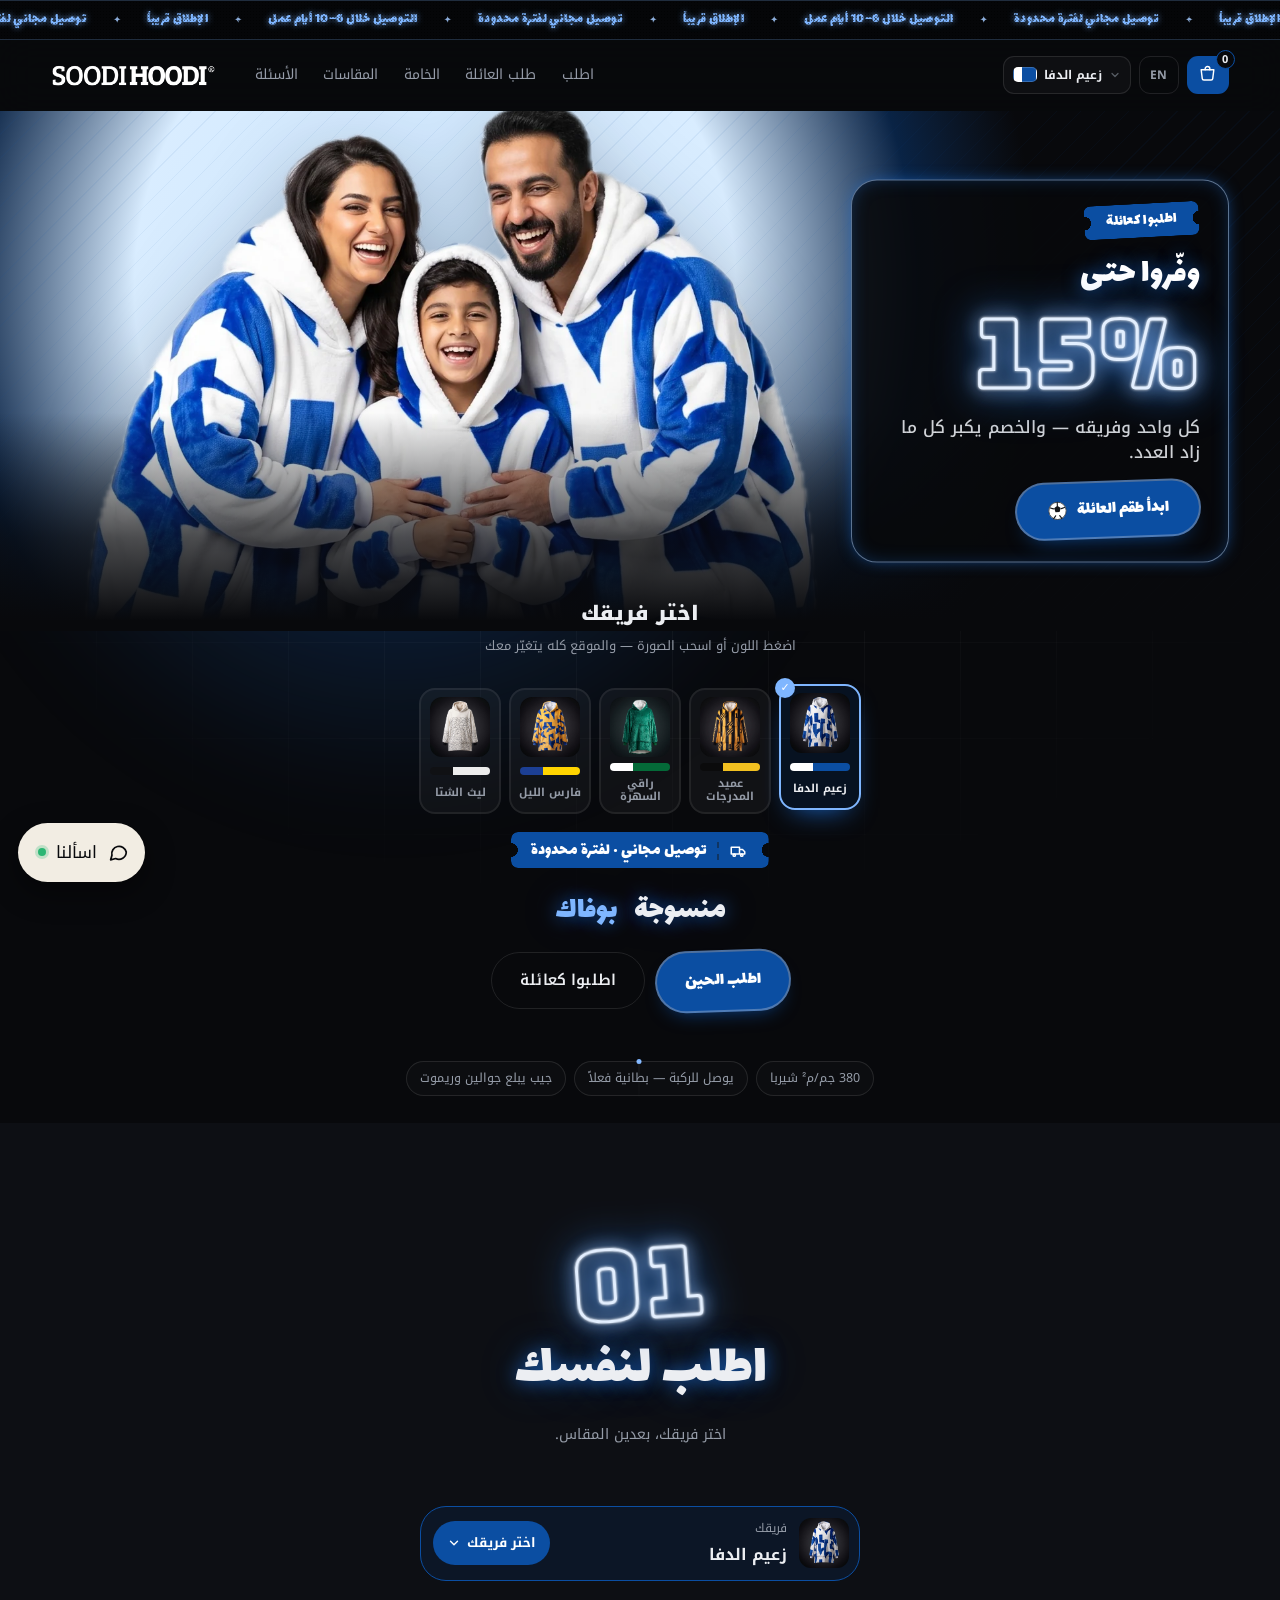
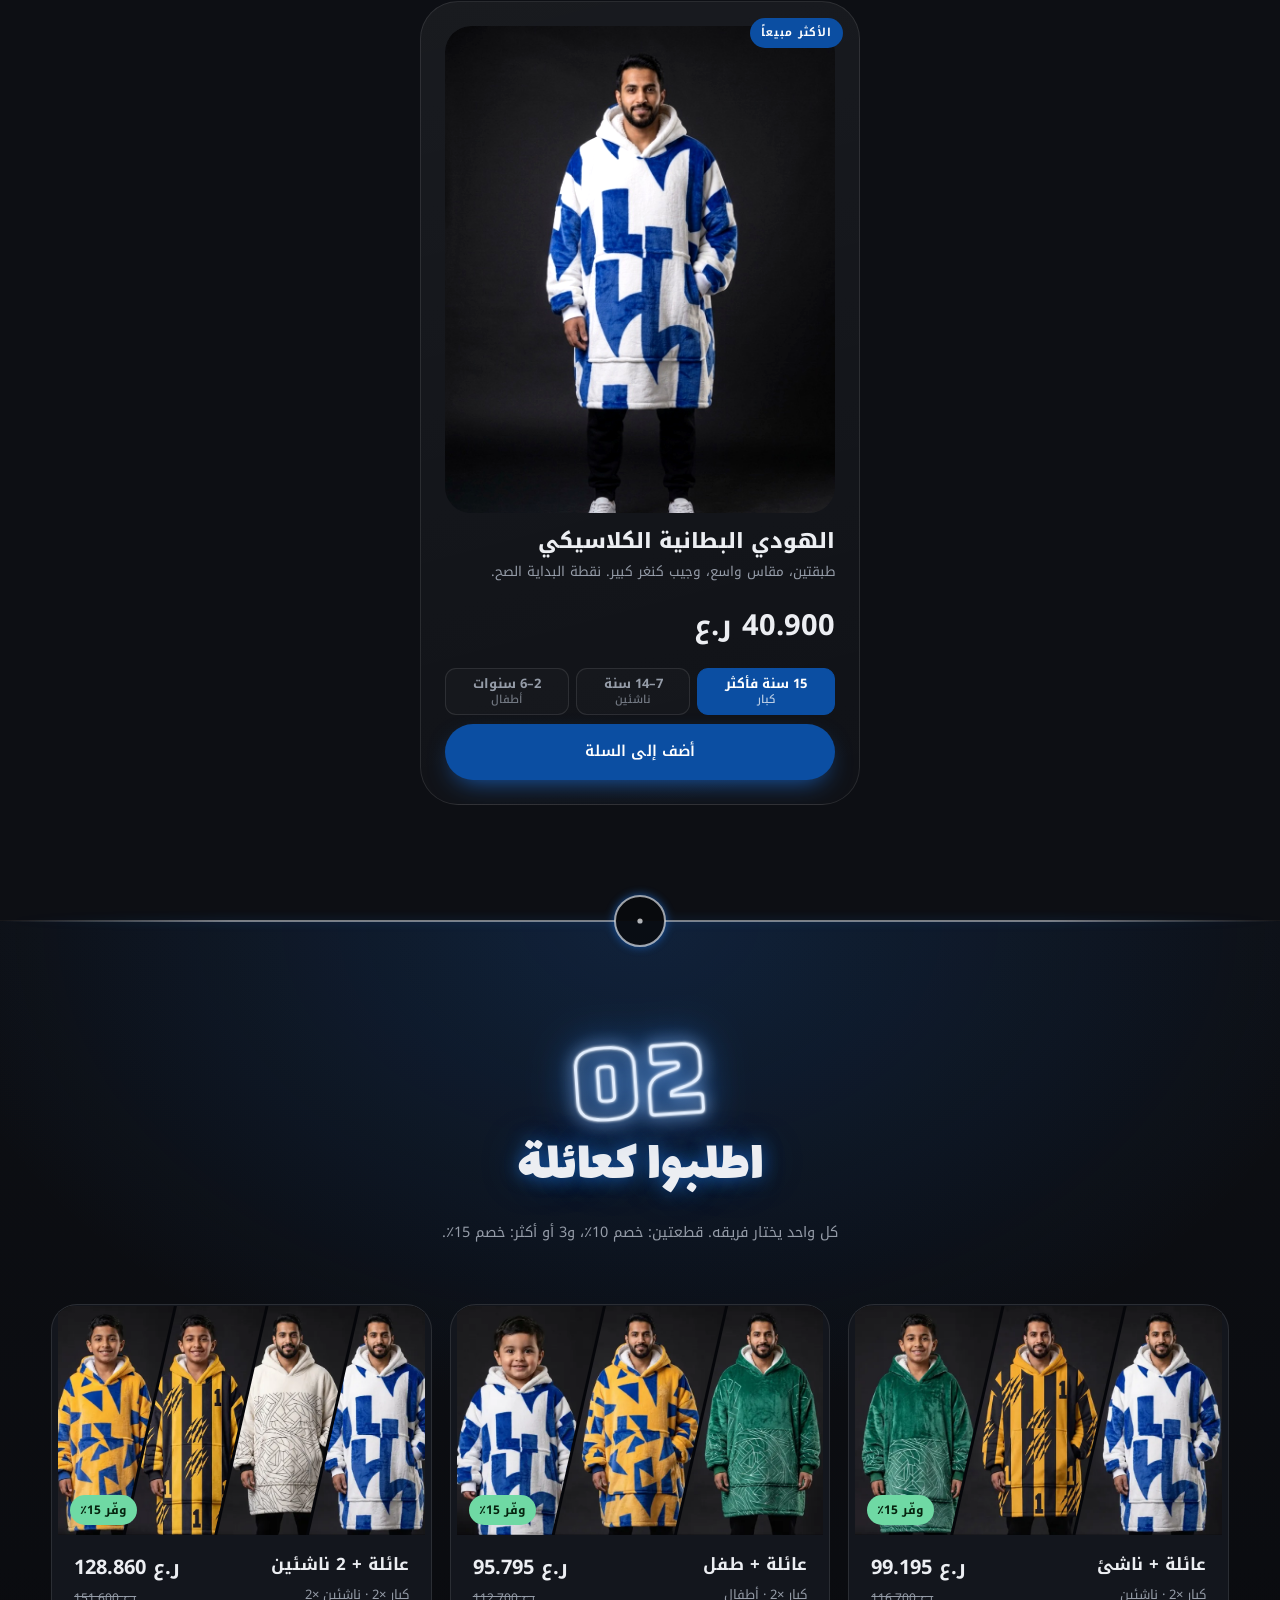
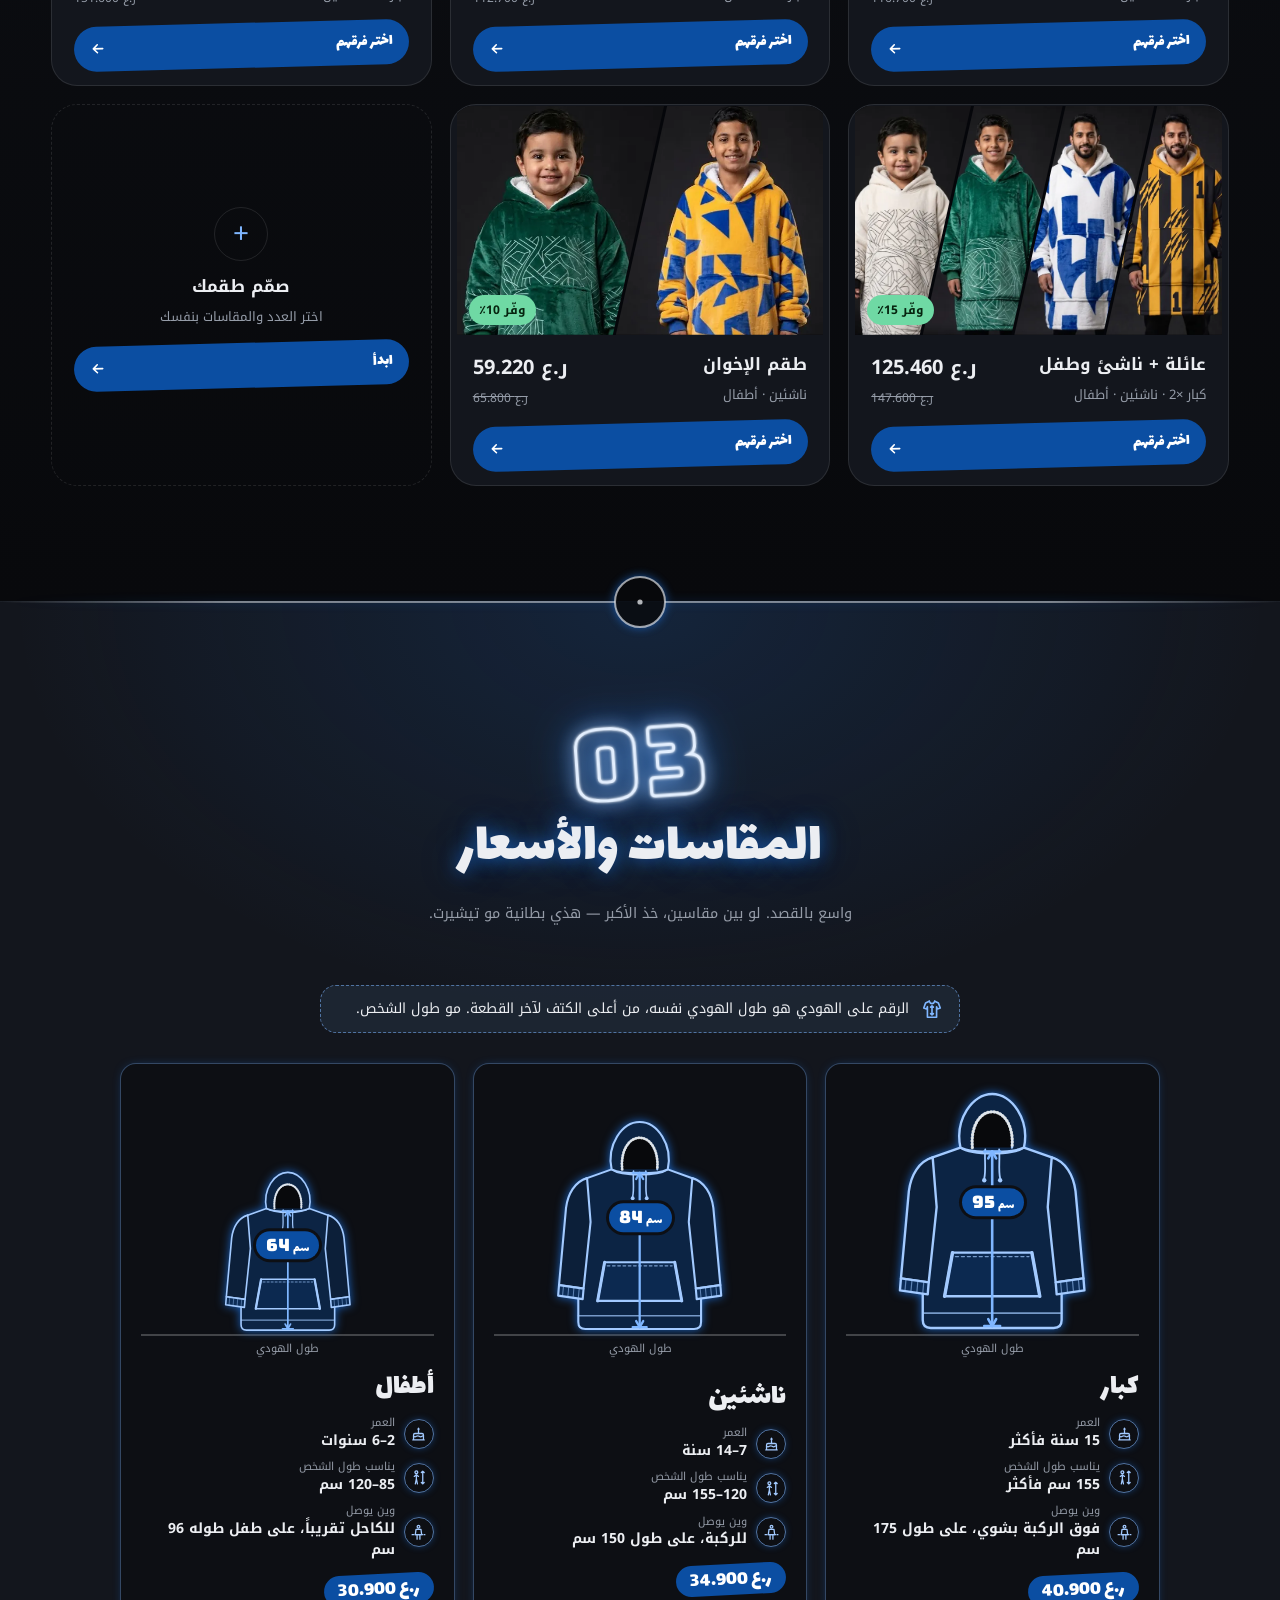
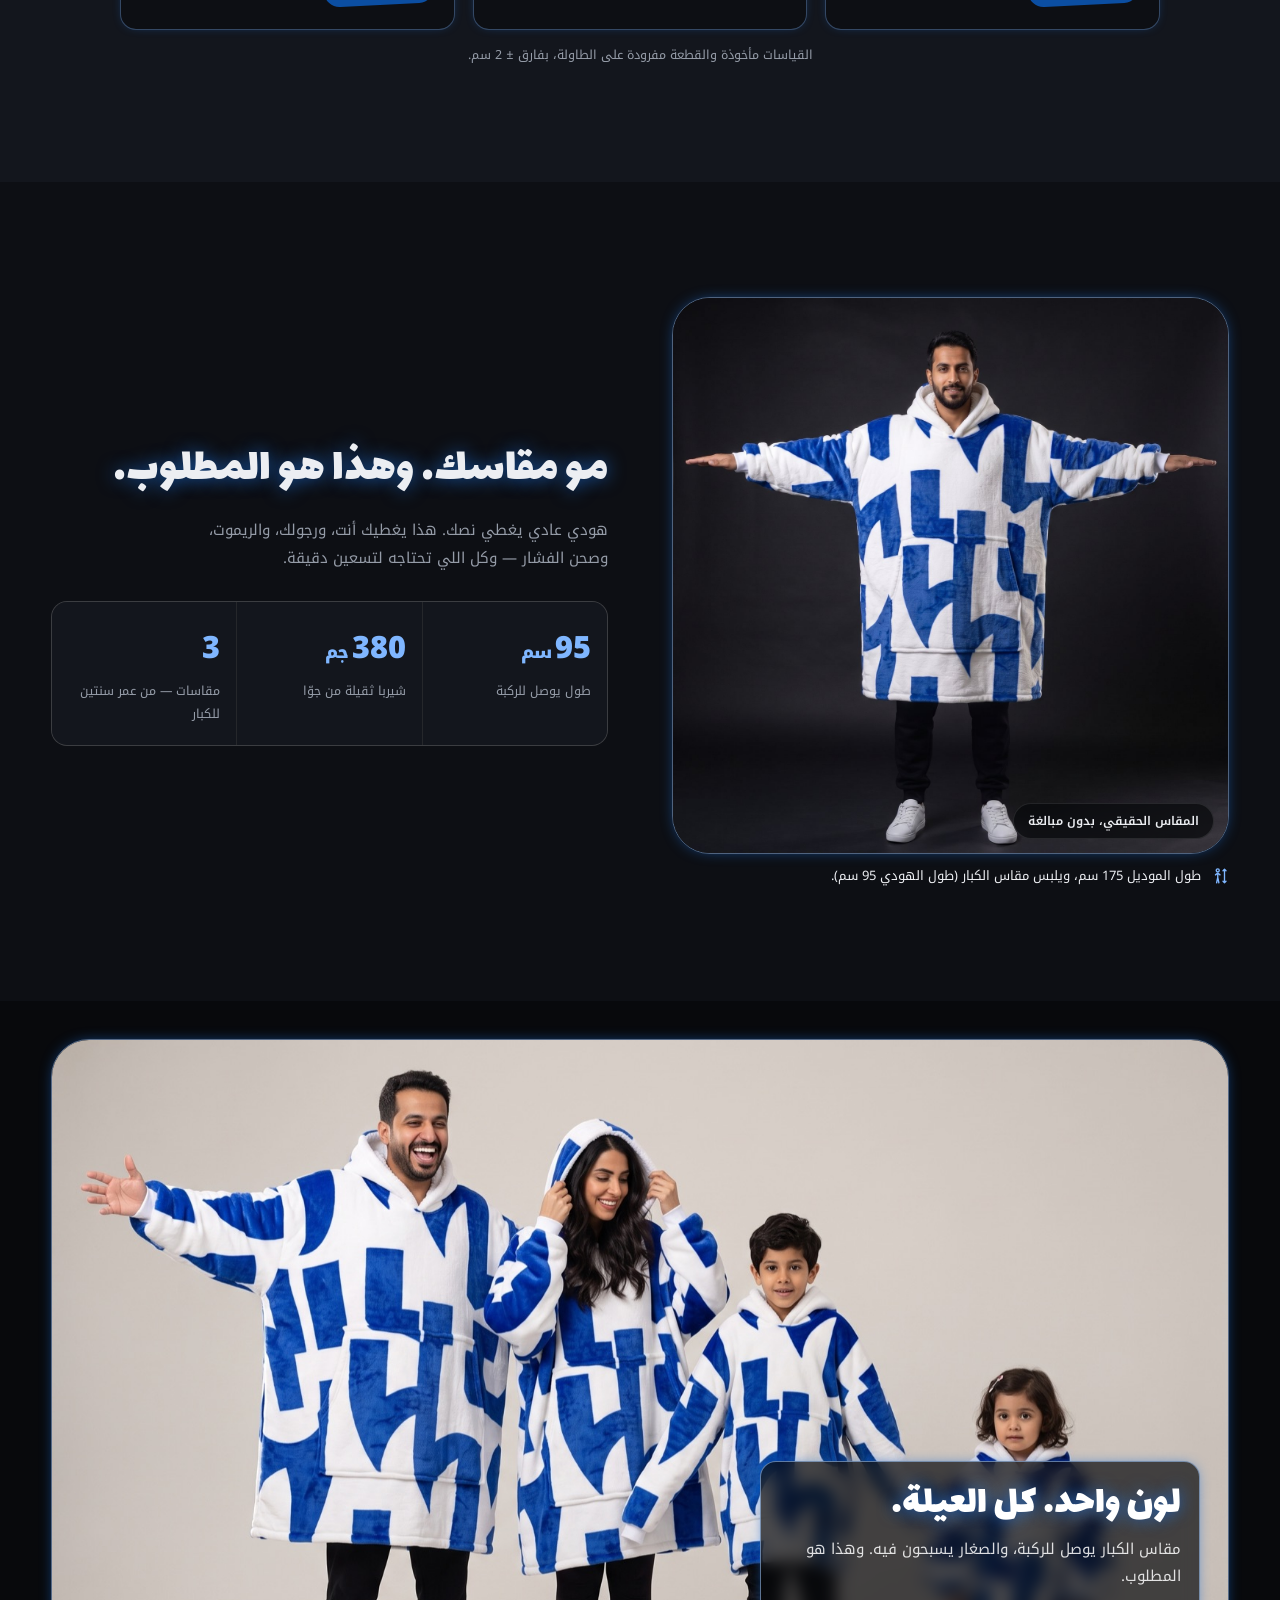
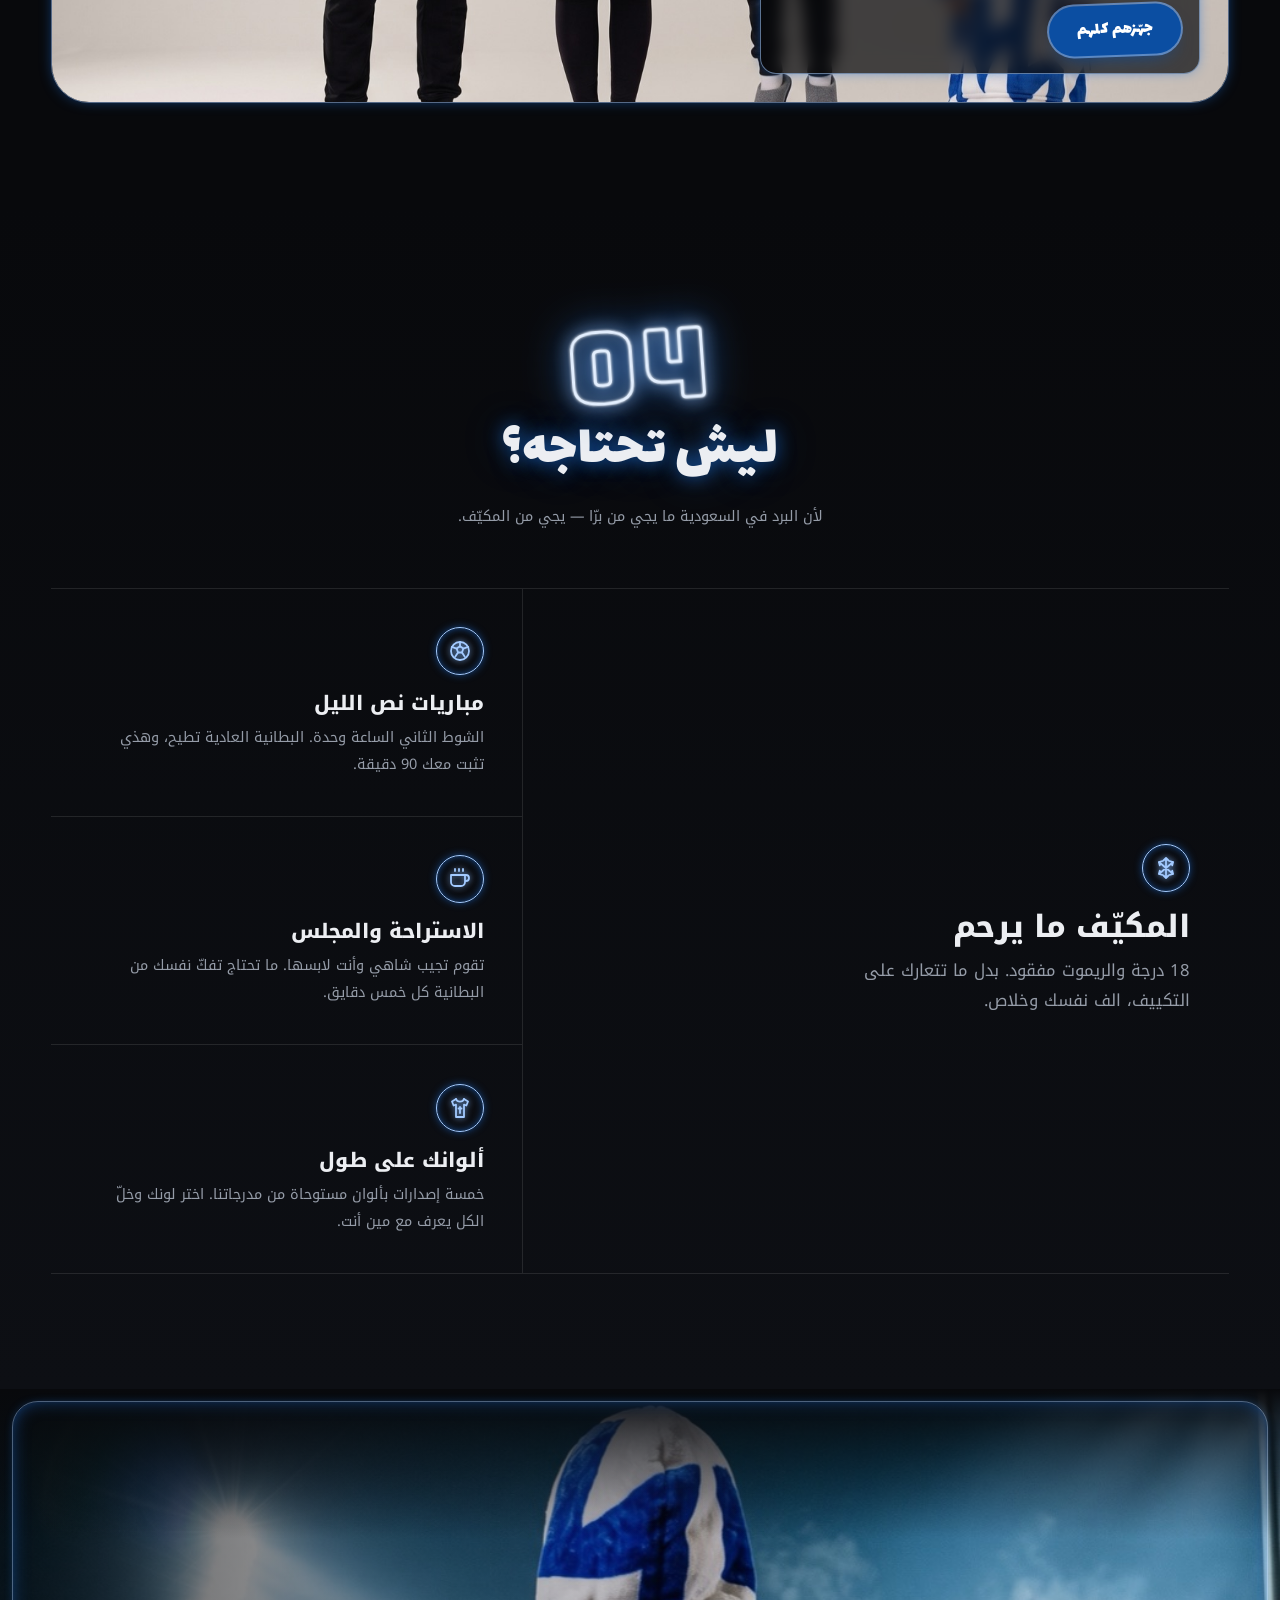
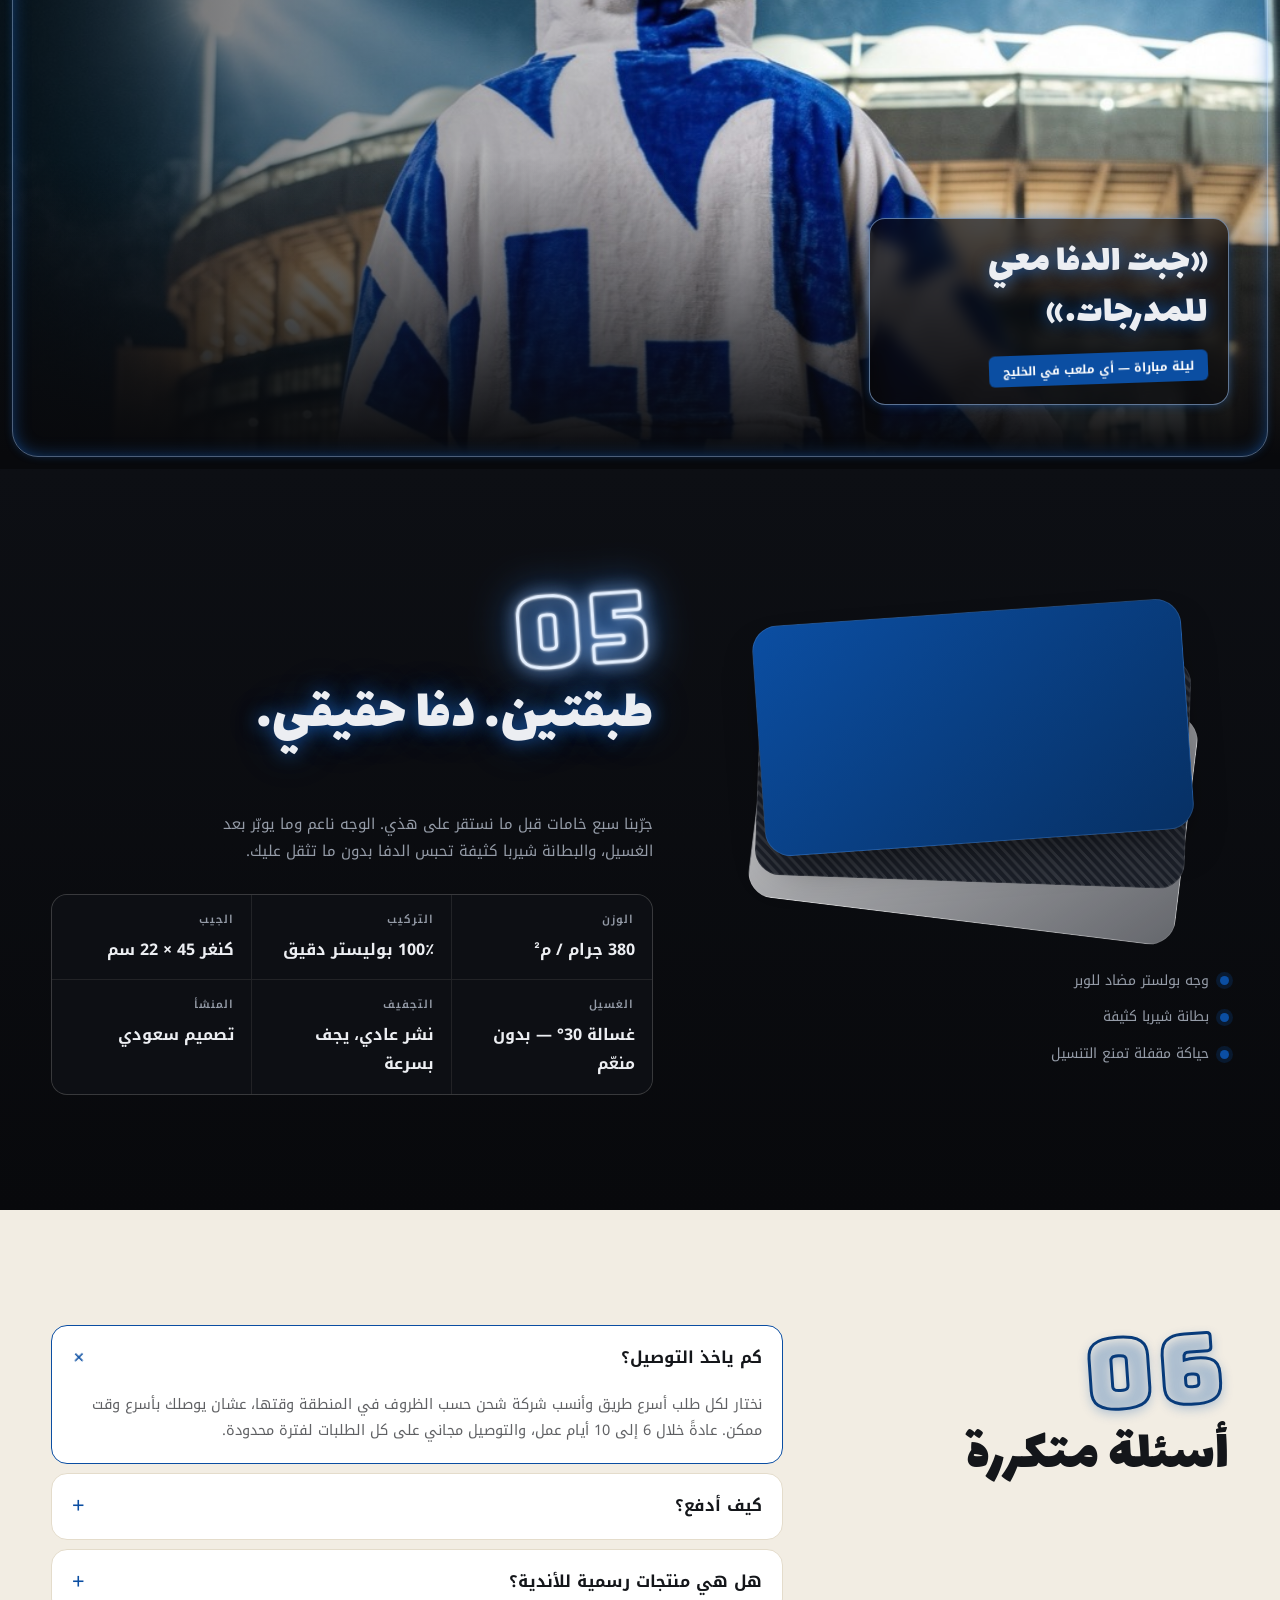
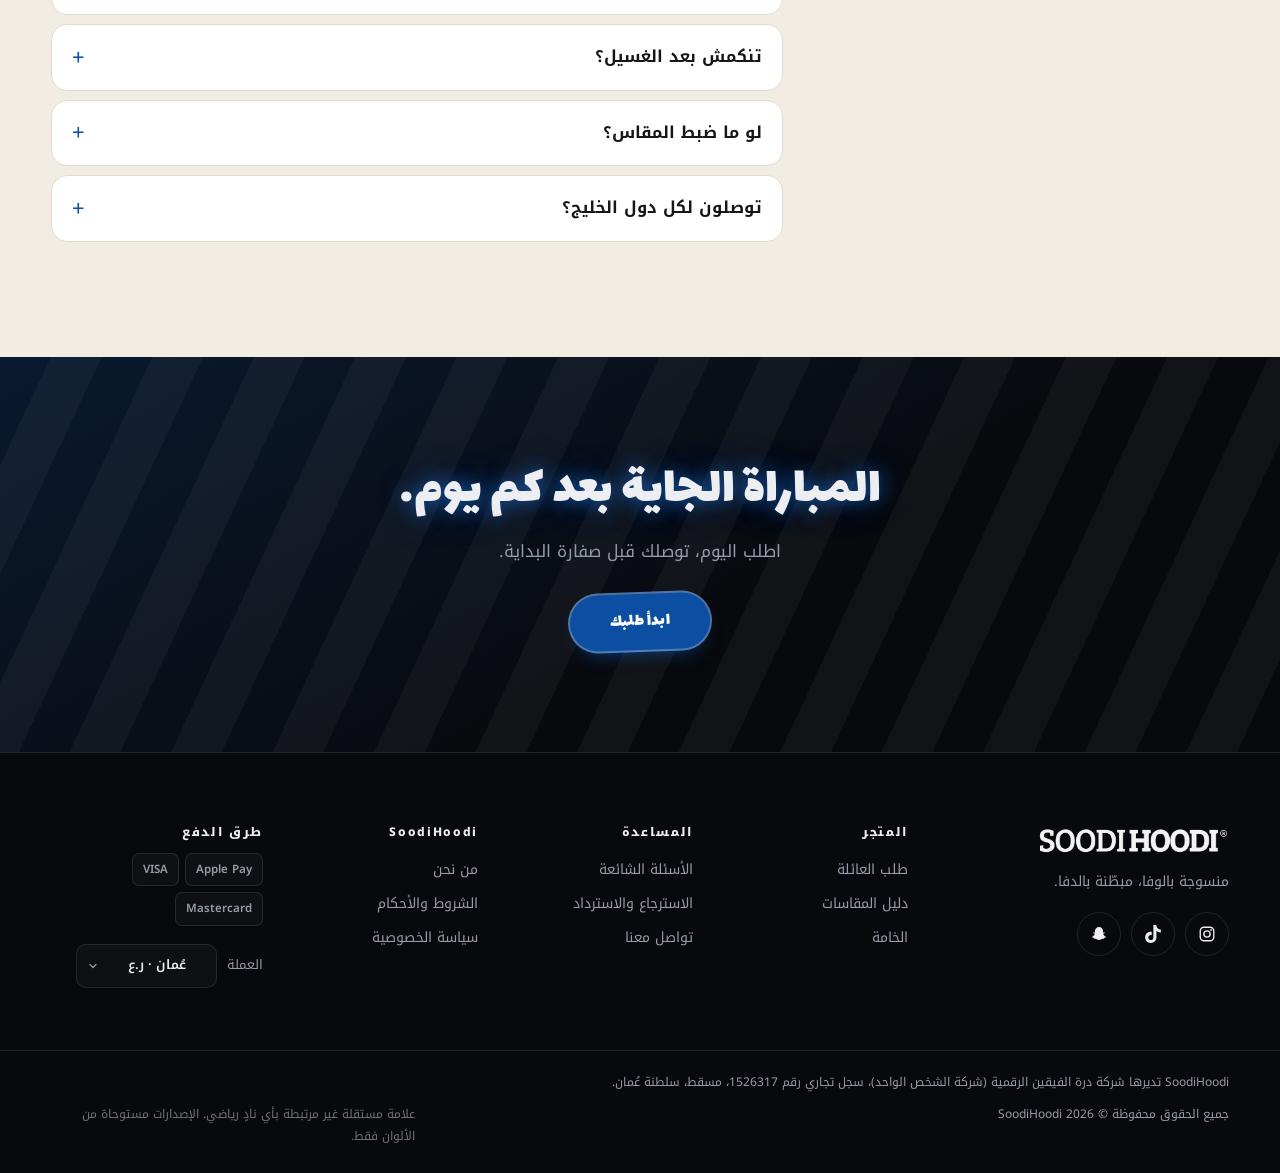
==== commit be5202c7: "Prices in Omani Rials by default, local GCC currency by visitor country Fixed prices per currency (O" ====
--- a/index.html
+++ b/index.html
@@ -32,7 +32,7 @@
 <link rel="preconnect" href="https://fonts.googleapis.com">
 <link rel="preconnect" href="https://fonts.gstatic.com" crossorigin>
 <link href="https://fonts.googleapis.com/css2?family=Noto+Kufi+Arabic:wght@100..900&family=Archivo:wdth,wght@62..125,400..900&family=Lalezar&family=Bungee&display=swap" rel="stylesheet">
-<link rel="stylesheet" href="css/styles.css?v=45">
+<link rel="stylesheet" href="css/styles.css?v=46">
 </head>
 <body>
 
@@ -510,6 +510,7 @@
       <ul class="pays">
         <li>Apple Pay</li><li>VISA</li><li>Mastercard</li>
       </ul>
+      <label class="curpick curpick--ftr"><span data-ar="العملة" data-en="Currency">العملة</span><select data-cur></select></label>
     </div>
   </div>
 
@@ -600,9 +601,10 @@
     </div>
     <div class="cart__row">
       <span data-ar="المجموع" data-en="Subtotal">المجموع</span>
-      <b id="cartTotal">0 ر.س</b>
+      <b id="cartTotal"></b>
     </div>
     <p class="cart__split" id="cartSplit"></p>
+    <label class="curpick"><span data-ar="العملة" data-en="Currency">العملة</span><select data-cur></select></label>
     <p class="cart__launch pl" id="cartLaunch" data-ar="الإطلاق قريباً، وسلّتك محفوظة لين نفتح الطلب." data-en="Launching soon. Your cart is saved until orders open.">الإطلاق قريباً، وسلّتك محفوظة لين نفتح الطلب.</p>
     <button class="btn btn--go btn--full" id="checkout" type="button" data-ar="إتمام الطلب" data-en="Checkout">إتمام الطلب</button>
     <p class="cart__vat" id="cartVat" hidden data-ar="السعر شامل ضريبة القيمة المضافة 15٪" data-en="Prices include 15% VAT">السعر شامل ضريبة القيمة المضافة 15٪</p>
@@ -646,8 +648,8 @@
 
 <div class="toast" id="toast" role="status" aria-live="polite"></div>
 
-<script src="js/data.js?v=36"></script>
-<script src="js/app.js?v=33"></script>
+<script src="js/data.js?v=37"></script>
+<script src="js/app.js?v=34"></script>
 <script src="js/chat.js?v=5" defer></script>
 </body>
 </html>
--- a/css/styles.css
+++ b/css/styles.css
@@ -2166,3 +2166,17 @@
   .bigstage::after,
   html[dir="ltr"] .bigstage::after{ background:none; }
 }
+
+/* currency picker (cart footer + site footer) */
+.curpick{ display:flex; align-items:center; justify-content:space-between; gap:10px; margin-block:4px 12px; font-size:0.8125rem; color:var(--mut); }
+.curpick select{
+  appearance:none; -webkit-appearance:none; min-height:44px; padding-block:8px; padding-inline:12px 30px;
+  border:1px solid var(--line); border-radius:10px; background-color:rgba(255,255,255,.03); color:var(--txt);
+  font:inherit; font-weight:600; cursor:pointer;
+  background-image:url("data:image/svg+xml,%3Csvg xmlns='http://www.w3.org/2000/svg' viewBox='0 0 24 24' fill='none' stroke='%23999' stroke-width='2.4' stroke-linecap='round' stroke-linejoin='round'%3E%3Cpath d='m6 9 6 6 6-6'/%3E%3C/svg%3E");
+  background-repeat:no-repeat; background-size:12px; background-position:right 10px center;
+}
+[dir="rtl"] .curpick select{ padding-inline:30px 12px; background-position:left 10px center; }
+.curpick select:hover,.curpick select:focus-visible{ border-color:var(--ed); }
+.curpick select option{ color:#111; }
+.curpick--ftr{ justify-content:flex-start; margin-block-start:18px; }
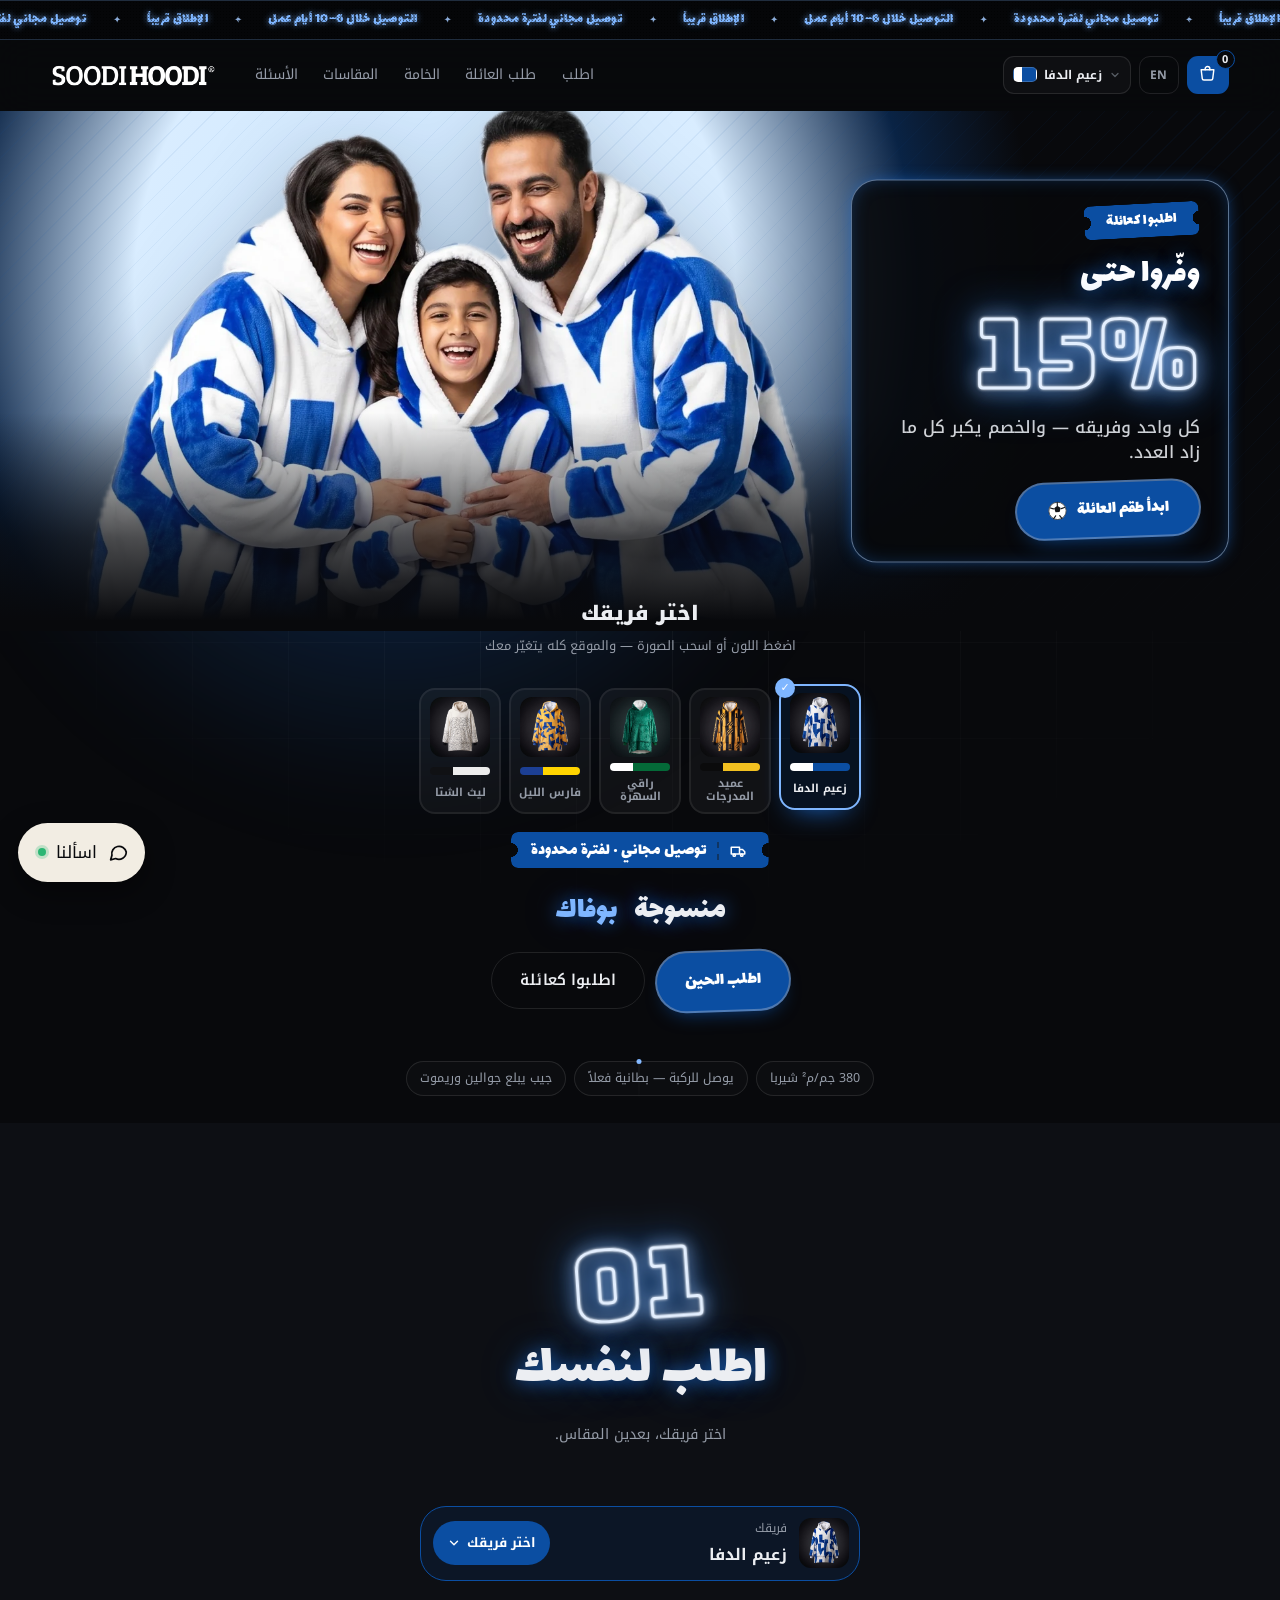
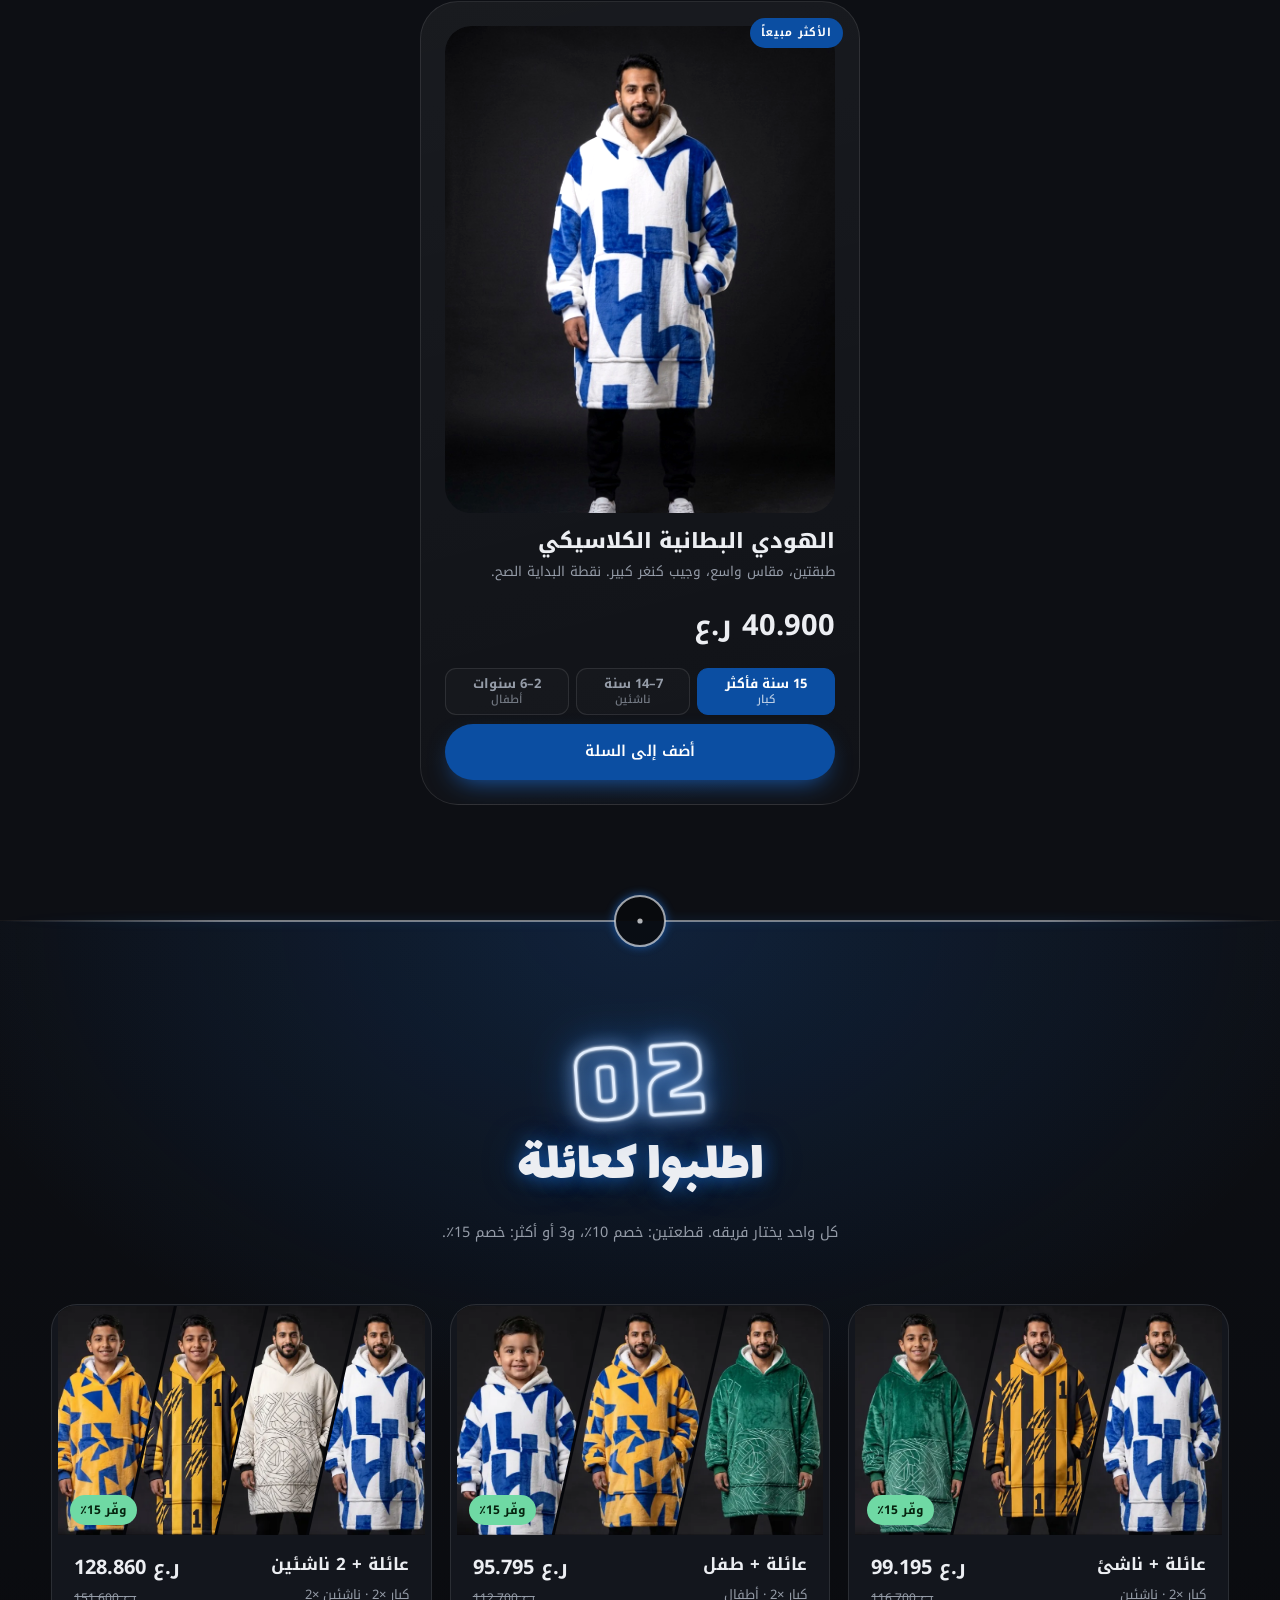
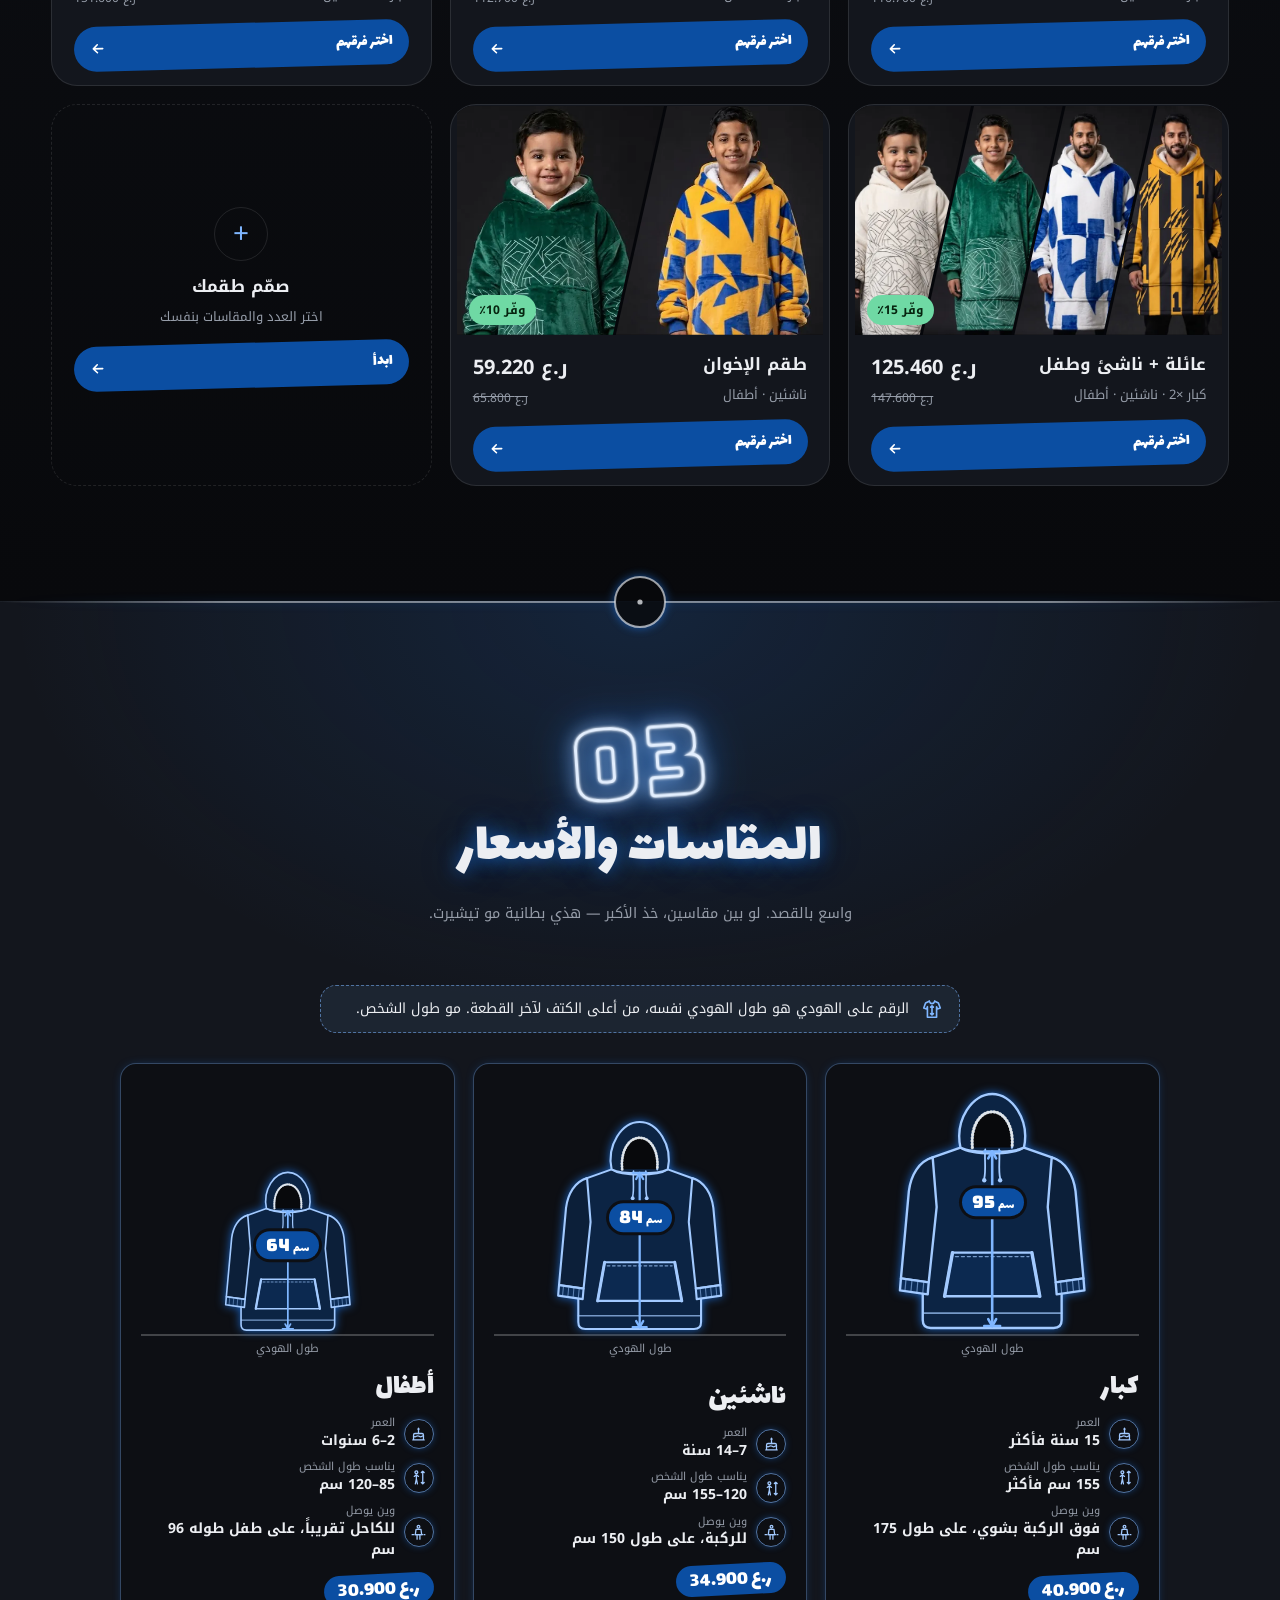
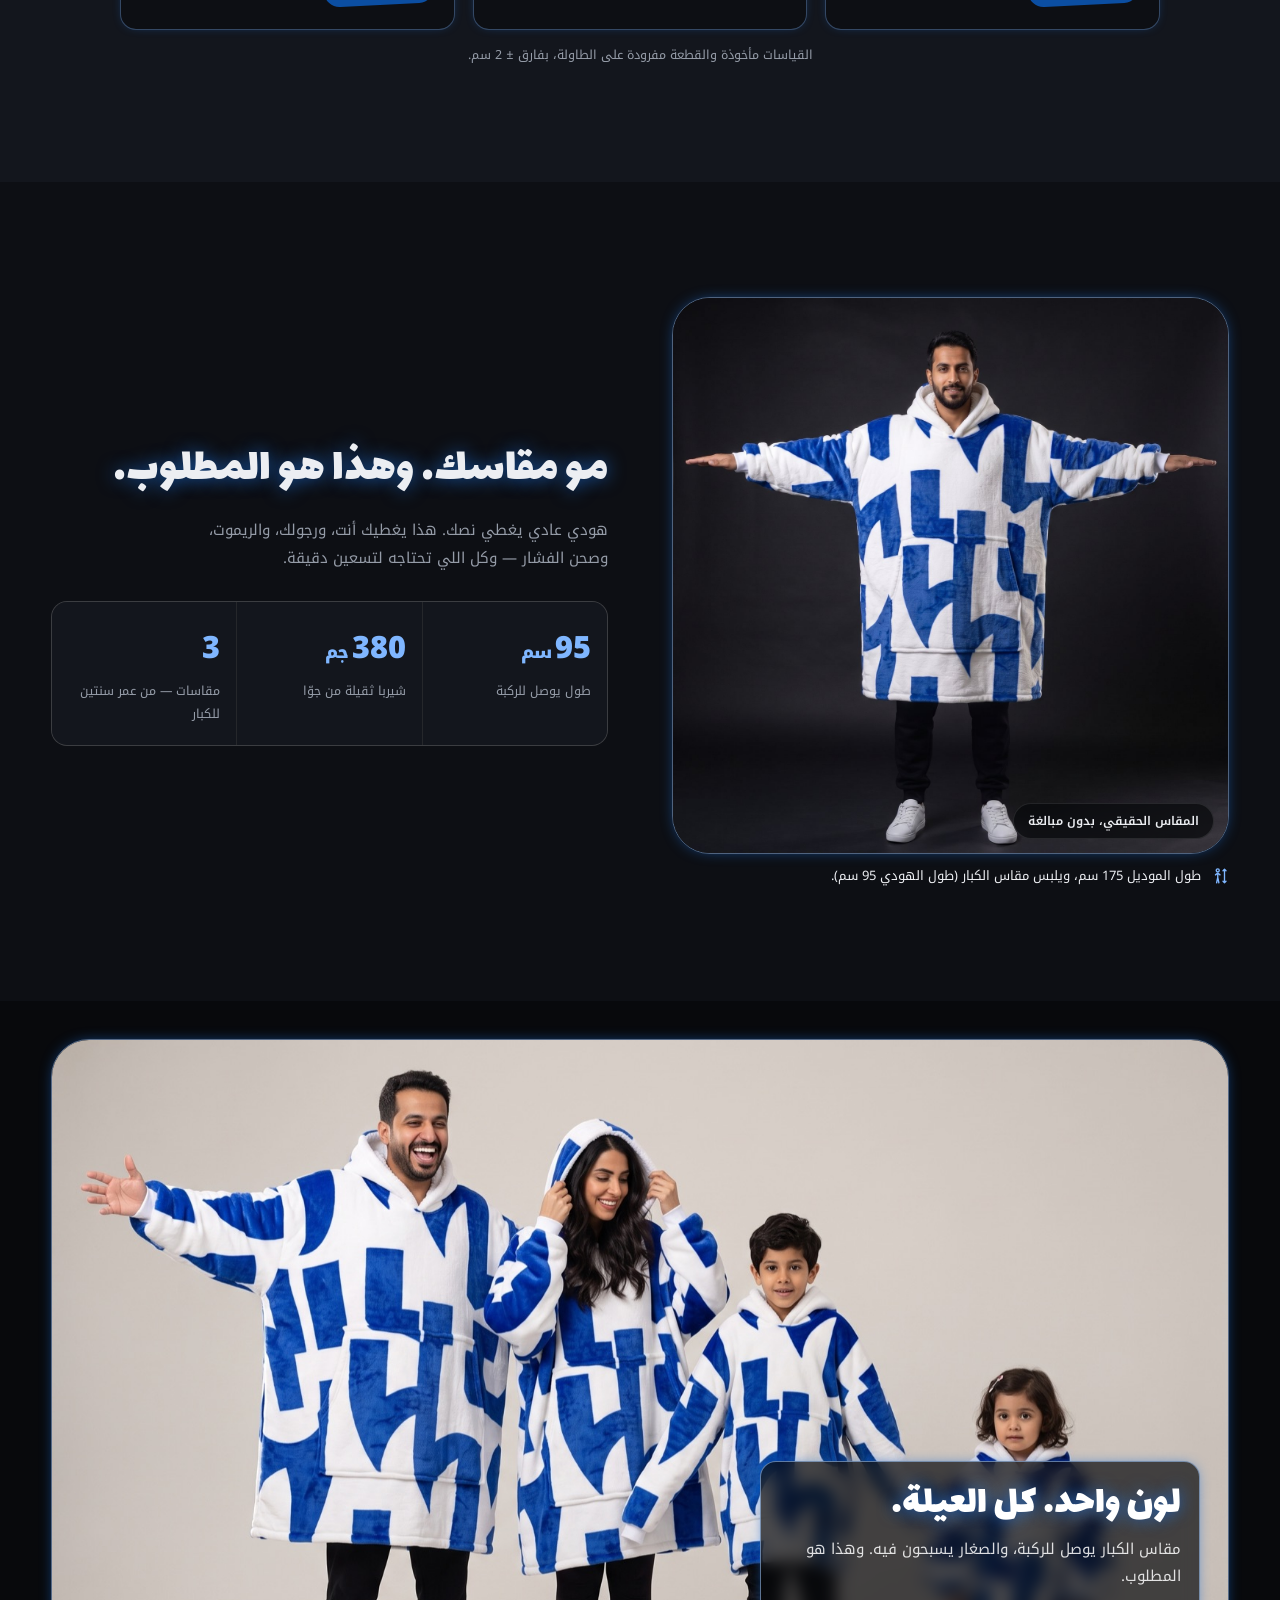
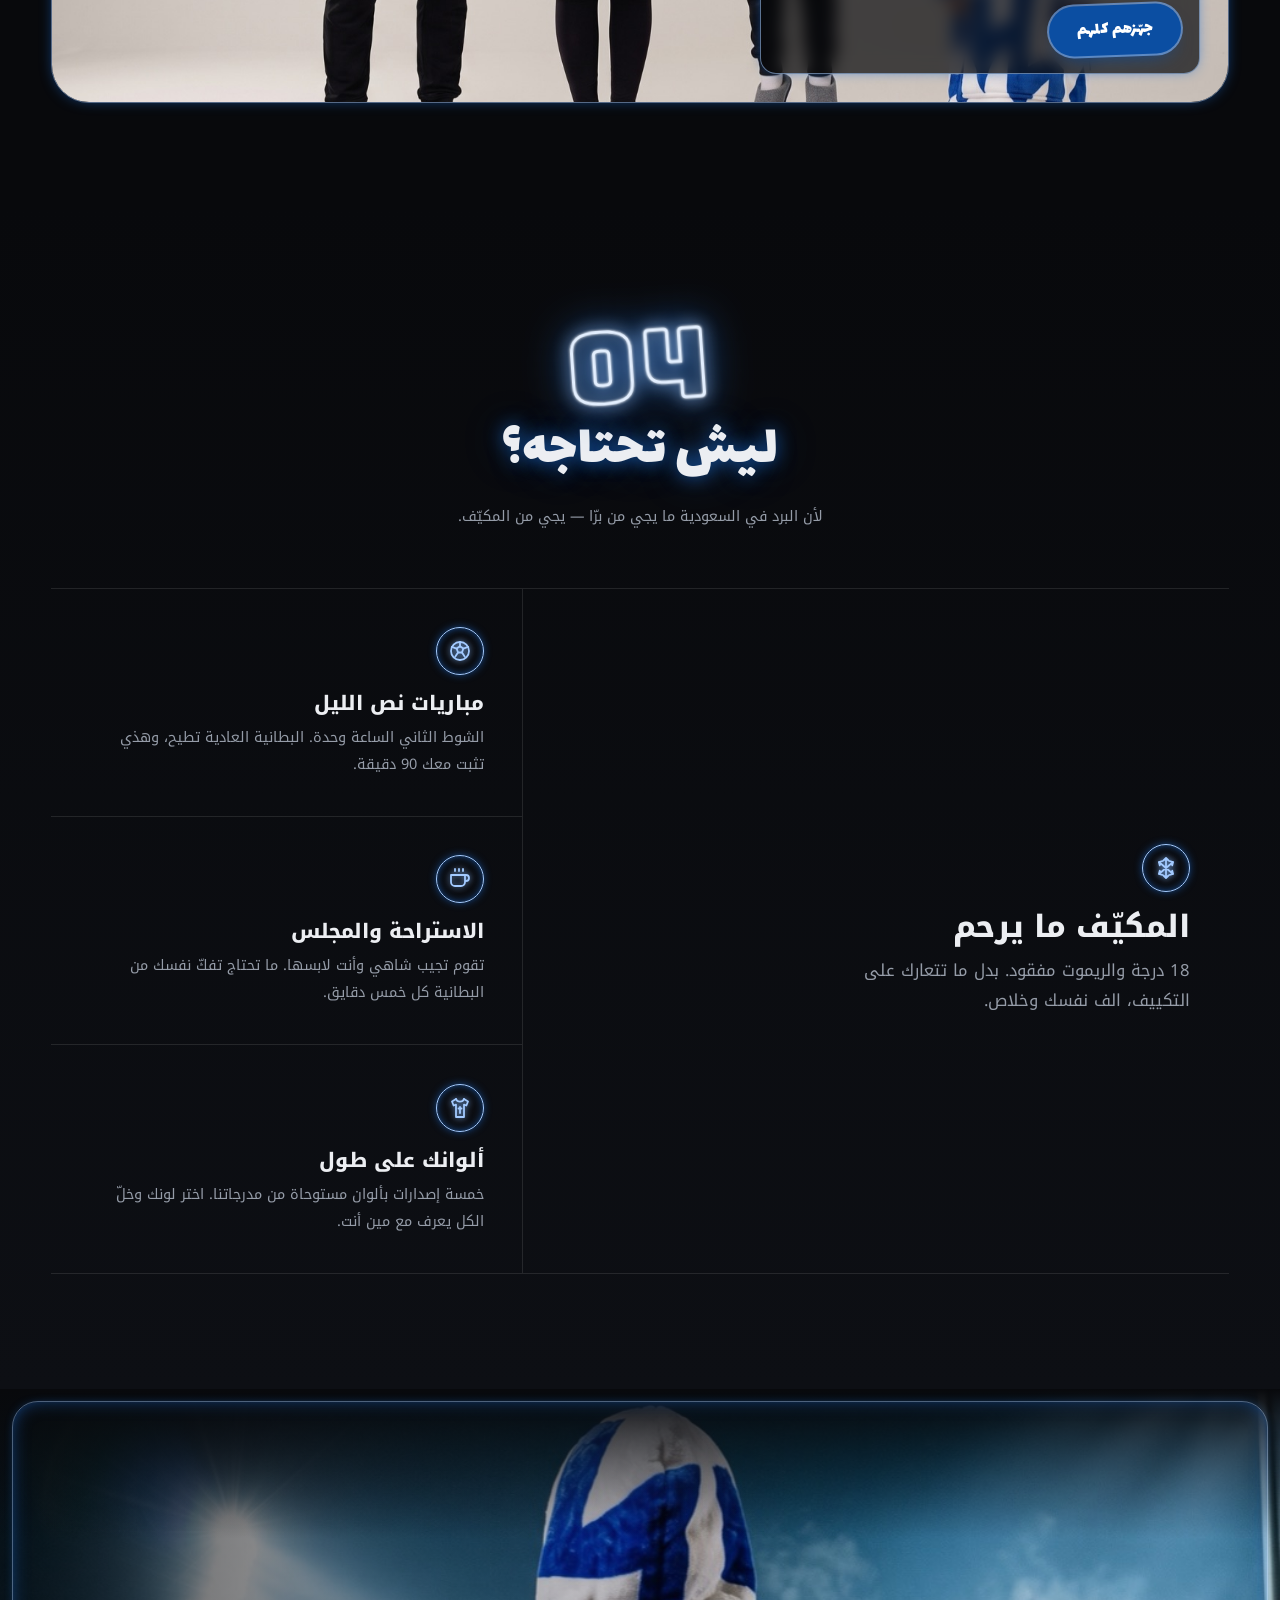
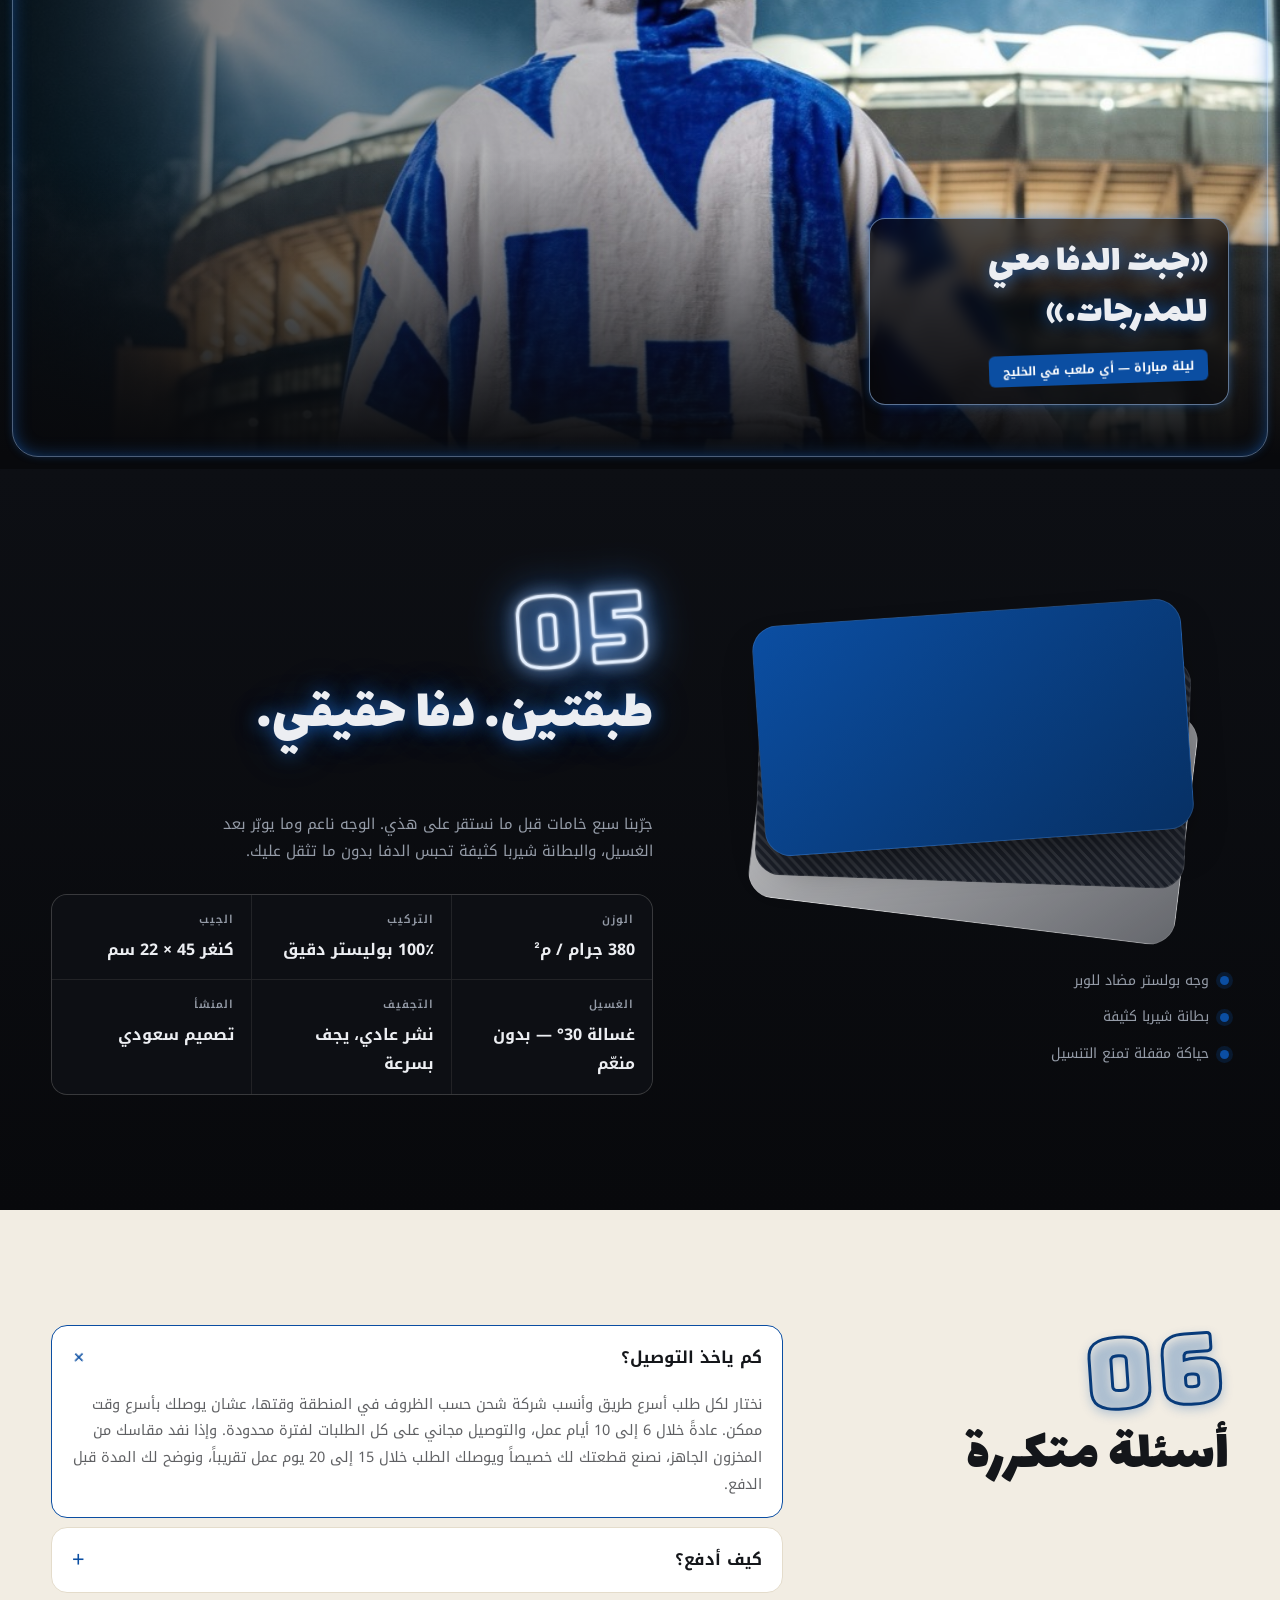
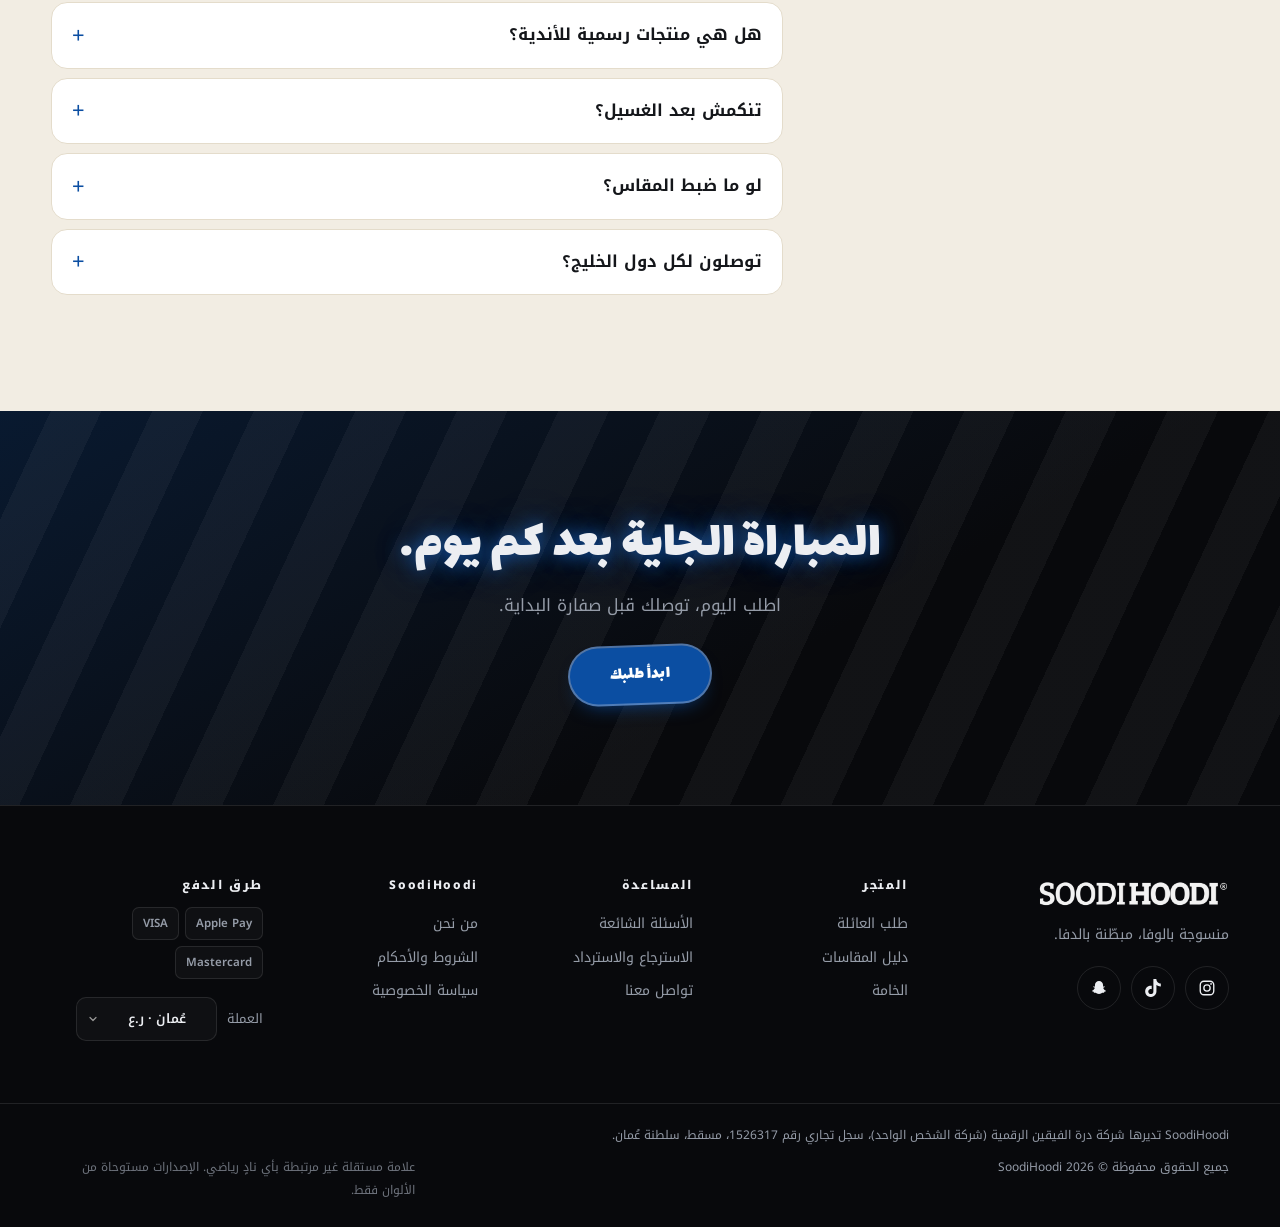
==== commit 8155648e: "Delivery: state made-to-order time (15–20 working days) in FAQ and terms Co-Authored-By: Claude Opus" ====
--- a/index.html
+++ b/index.html
@@ -434,7 +434,7 @@
     <div class="acc">
       <details class="acc__i" open>
         <summary data-ar="كم ياخذ التوصيل؟" data-en="How long is delivery?">كم ياخذ التوصيل؟</summary>
-        <div class="acc__b"><p data-ar="نختار لكل طلب أسرع طريق وأنسب شركة شحن حسب الظروف في المنطقة وقتها، عشان يوصلك بأسرع وقت ممكن. عادةً خلال 6 إلى 10 أيام عمل، والتوصيل مجاني على كل الطلبات لفترة محدودة." data-en="For every order we pick the fastest route and the best courier for conditions in the region at the time, so it reaches you as soon as possible. Usually 6–10 working days, and delivery is free on every order for a limited time.">نختار لكل طلب أسرع طريق وأنسب شركة شحن حسب الظروف في المنطقة وقتها، عشان يوصلك بأسرع وقت ممكن. عادةً خلال 6 إلى 10 أيام عمل، والتوصيل مجاني على كل الطلبات لفترة محدودة.</p></div>
+        <div class="acc__b"><p data-ar="نختار لكل طلب أسرع طريق وأنسب شركة شحن حسب الظروف في المنطقة وقتها، عشان يوصلك بأسرع وقت ممكن. عادةً خلال 6 إلى 10 أيام عمل، والتوصيل مجاني على كل الطلبات لفترة محدودة. وإذا نفد مقاسك من المخزون الجاهز، نصنع قطعتك لك خصيصاً ويوصلك الطلب خلال 15 إلى 20 يوم عمل تقريباً، ونوضح لك المدة قبل الدفع." data-en="For every order we pick the fastest route and the best courier for conditions in the region at the time, so it reaches you as soon as possible. Usually 6–10 working days, and delivery is free on every order for a limited time. If your size is out of ready stock, we make your piece for you and delivery takes about 15–20 working days. We show this before you pay.">نختار لكل طلب أسرع طريق وأنسب شركة شحن حسب الظروف في المنطقة وقتها، عشان يوصلك بأسرع وقت ممكن. عادةً خلال 6 إلى 10 أيام عمل، والتوصيل مجاني على كل الطلبات لفترة محدودة. وإذا نفد مقاسك من المخزون الجاهز، نصنع قطعتك لك خصيصاً ويوصلك الطلب خلال 15 إلى 20 يوم عمل تقريباً، ونوضح لك المدة قبل الدفع.</p></div>
       </details>
       <details class="acc__i">
         <summary data-ar="كيف أدفع؟" data-en="How do I pay?">كيف أدفع؟</summary>
@@ -648,8 +648,8 @@
 
 <div class="toast" id="toast" role="status" aria-live="polite"></div>
 
-<script src="js/data.js?v=37"></script>
-<script src="js/app.js?v=34"></script>
+<script src="js/data.js?v=38"></script>
+<script src="js/app.js?v=35"></script>
 <script src="js/chat.js?v=5" defer></script>
 </body>
 </html>
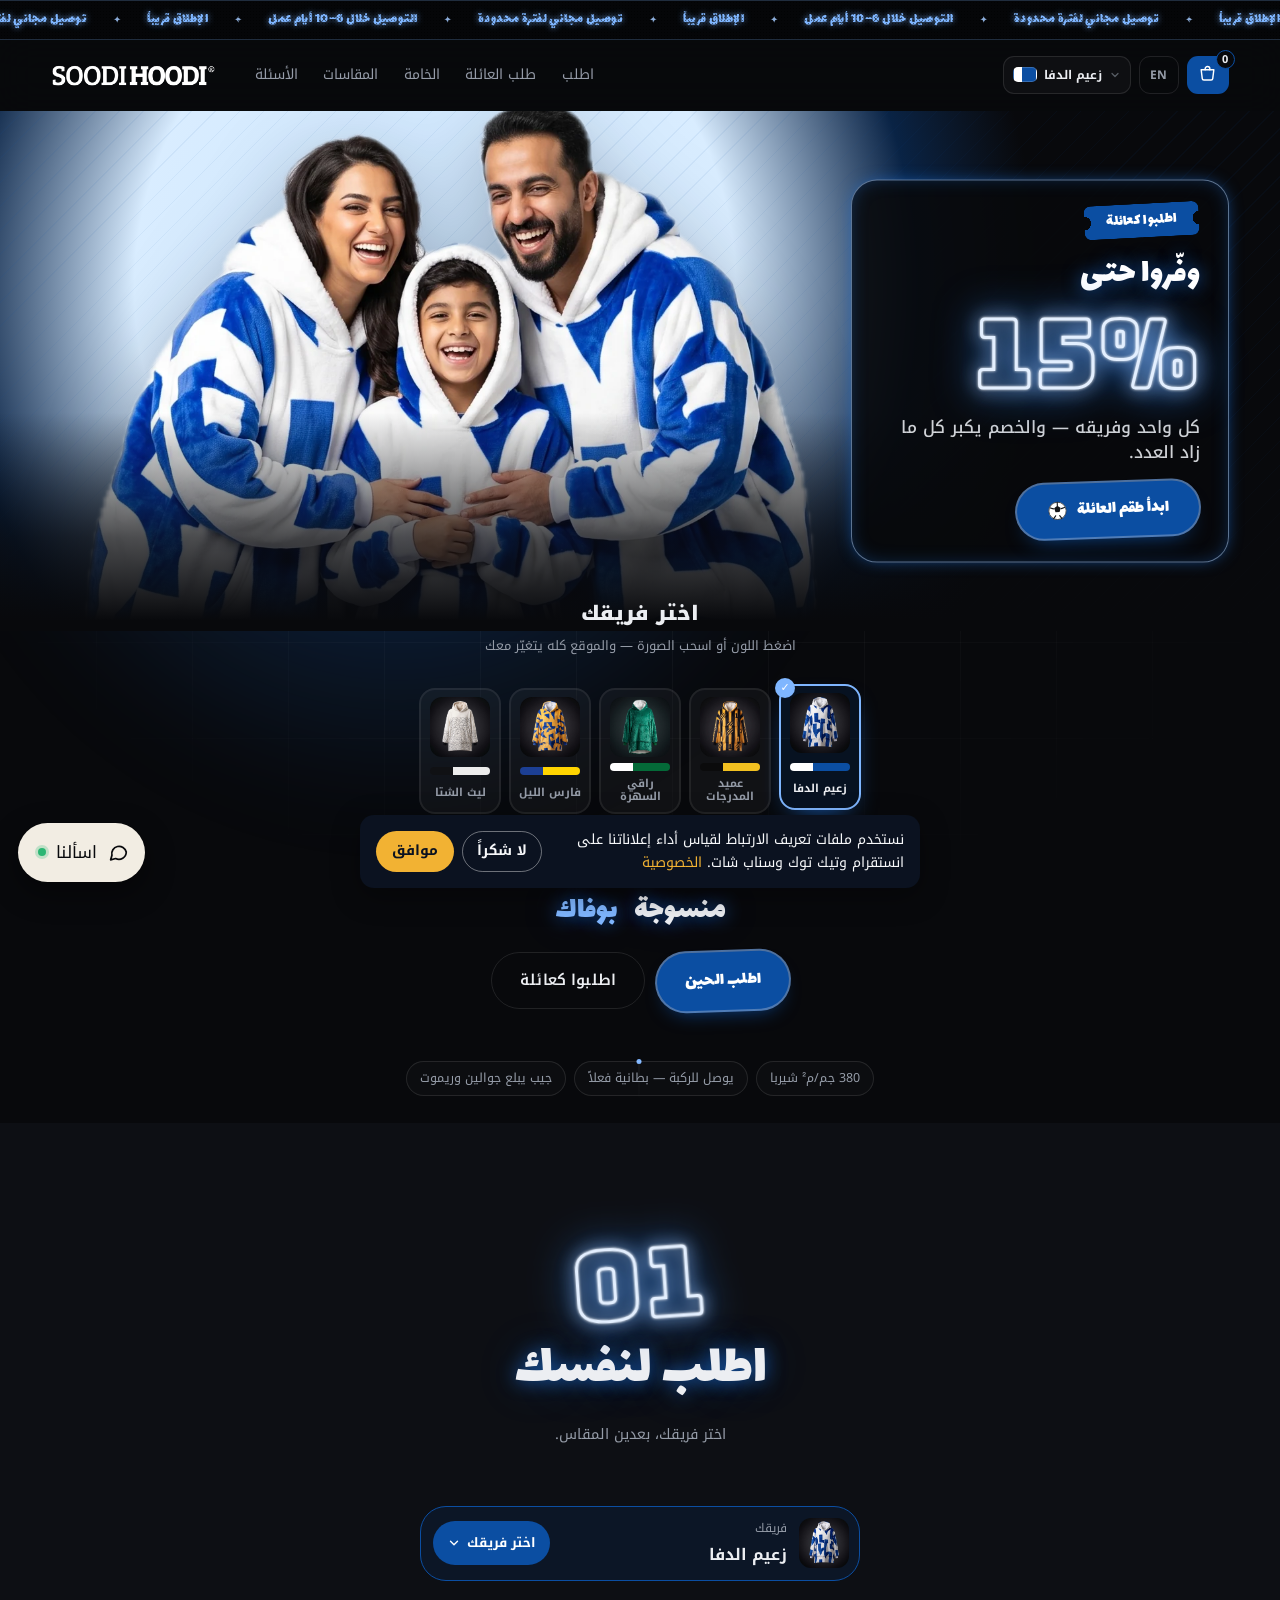
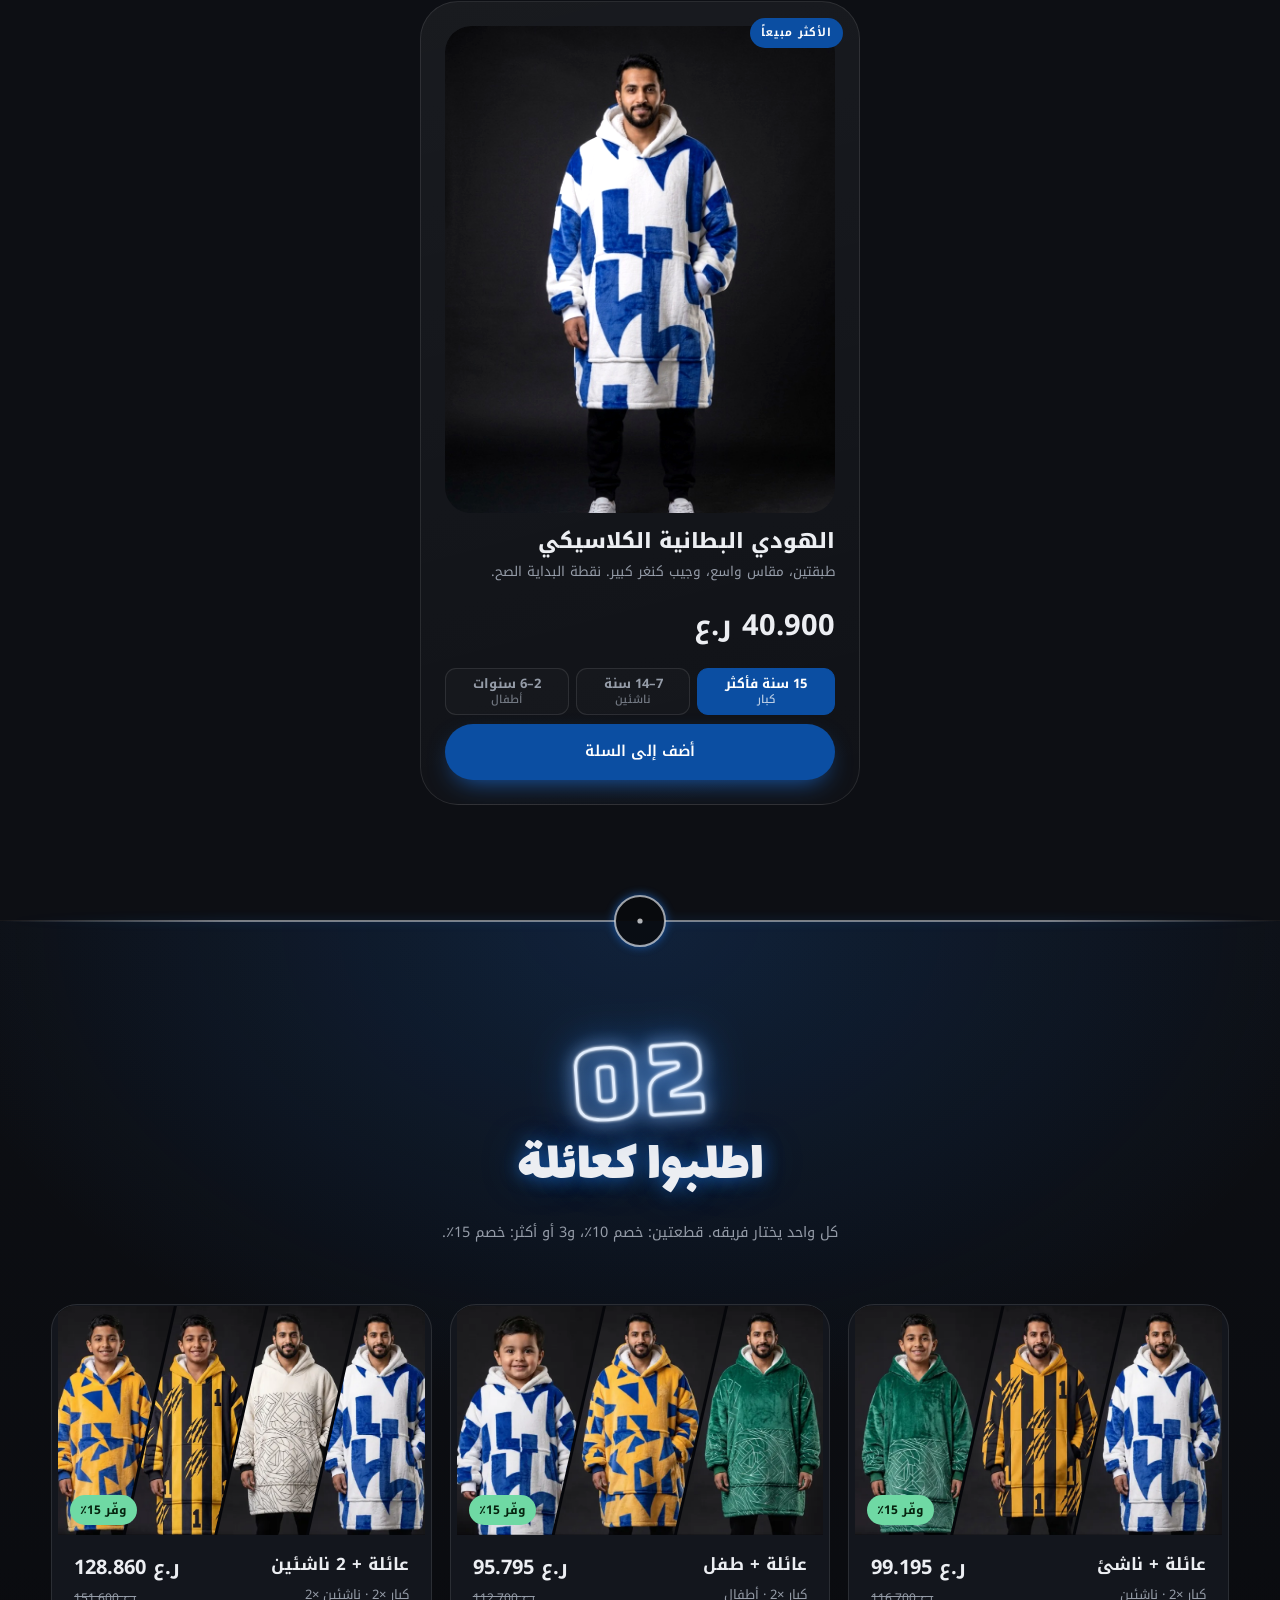
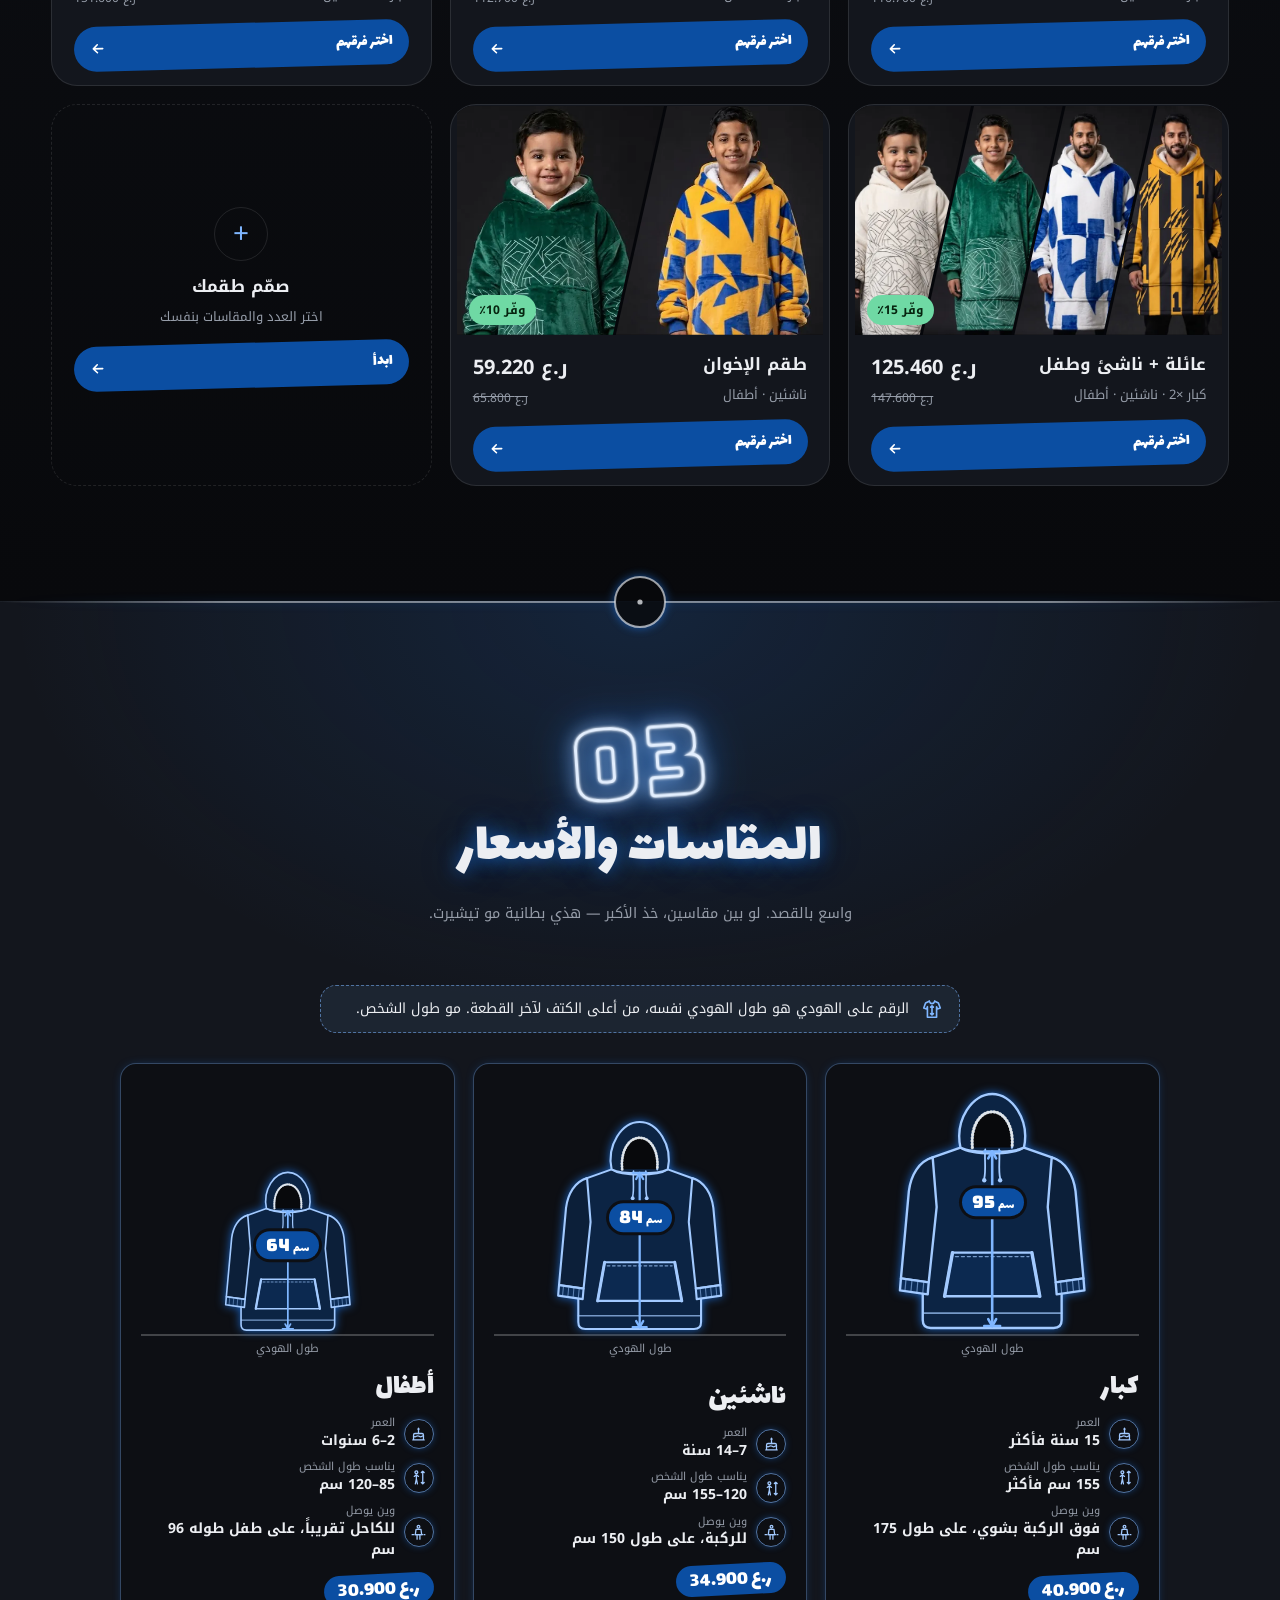
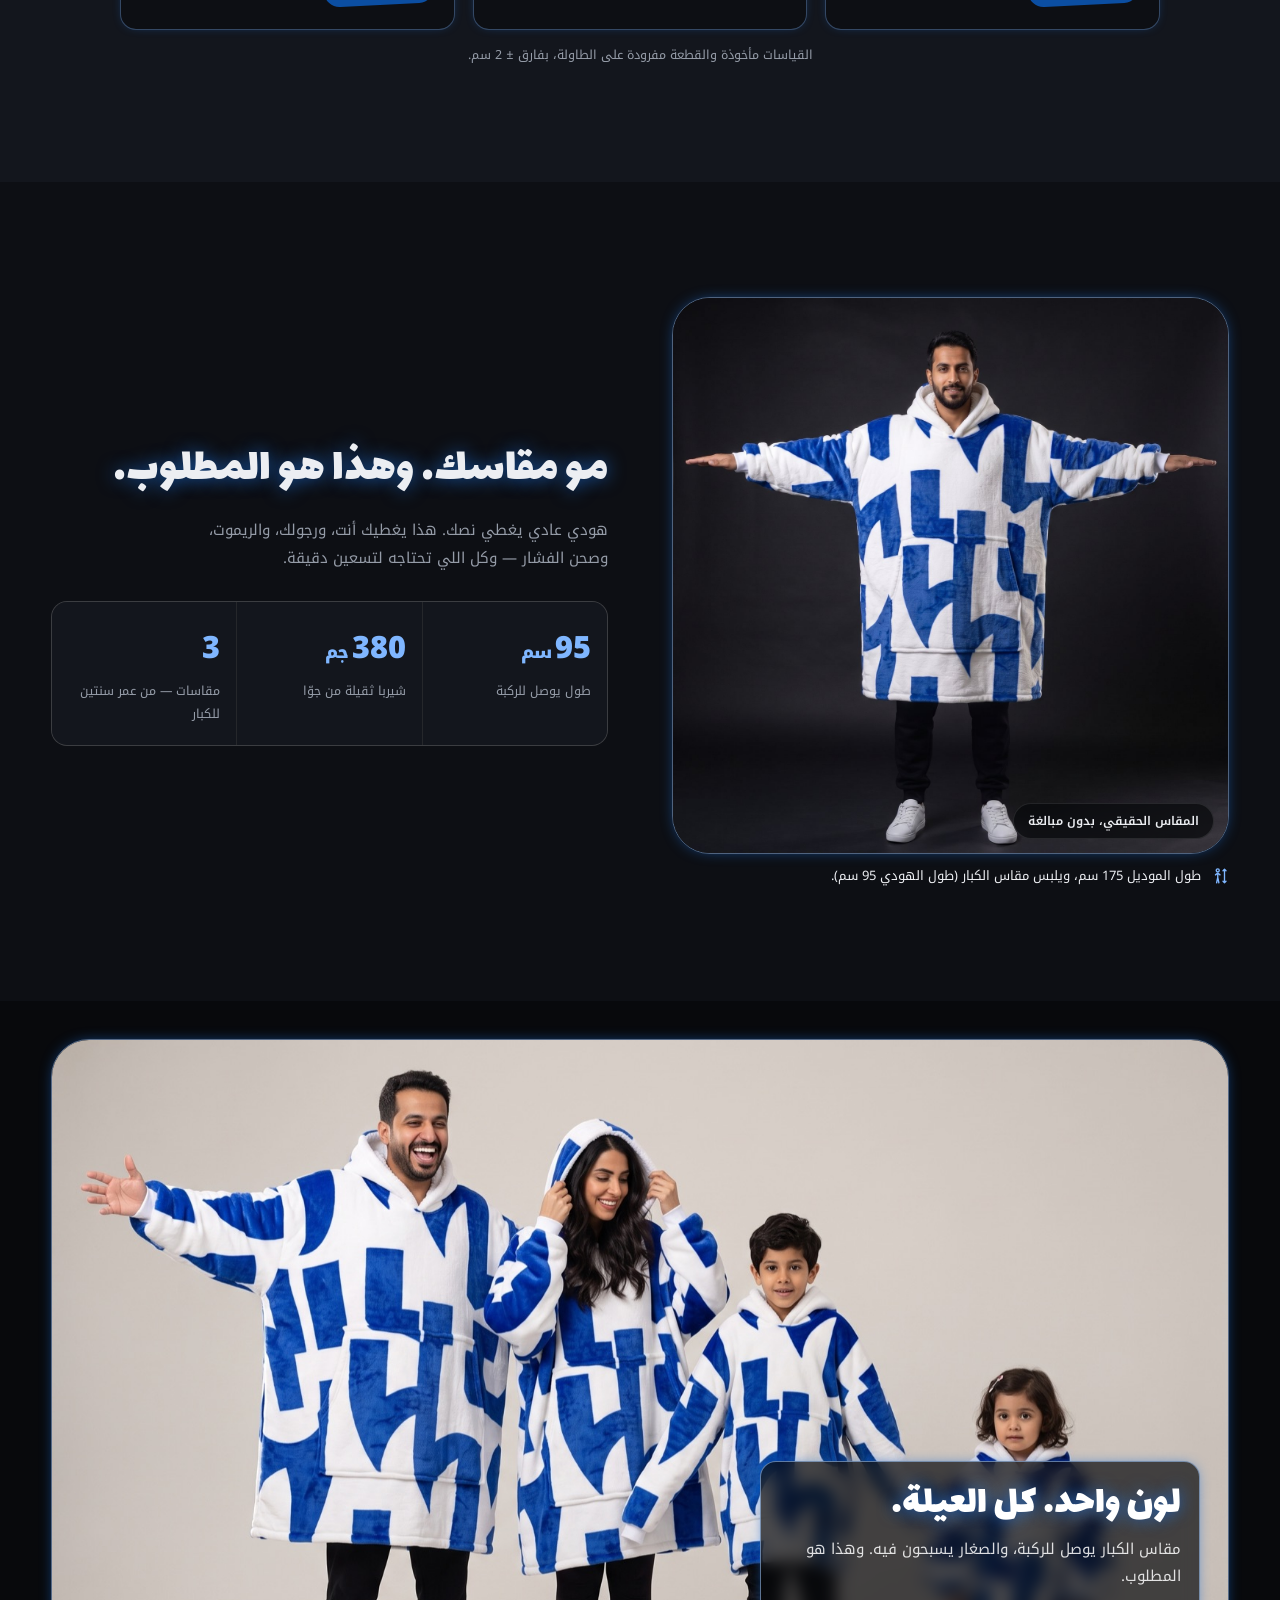
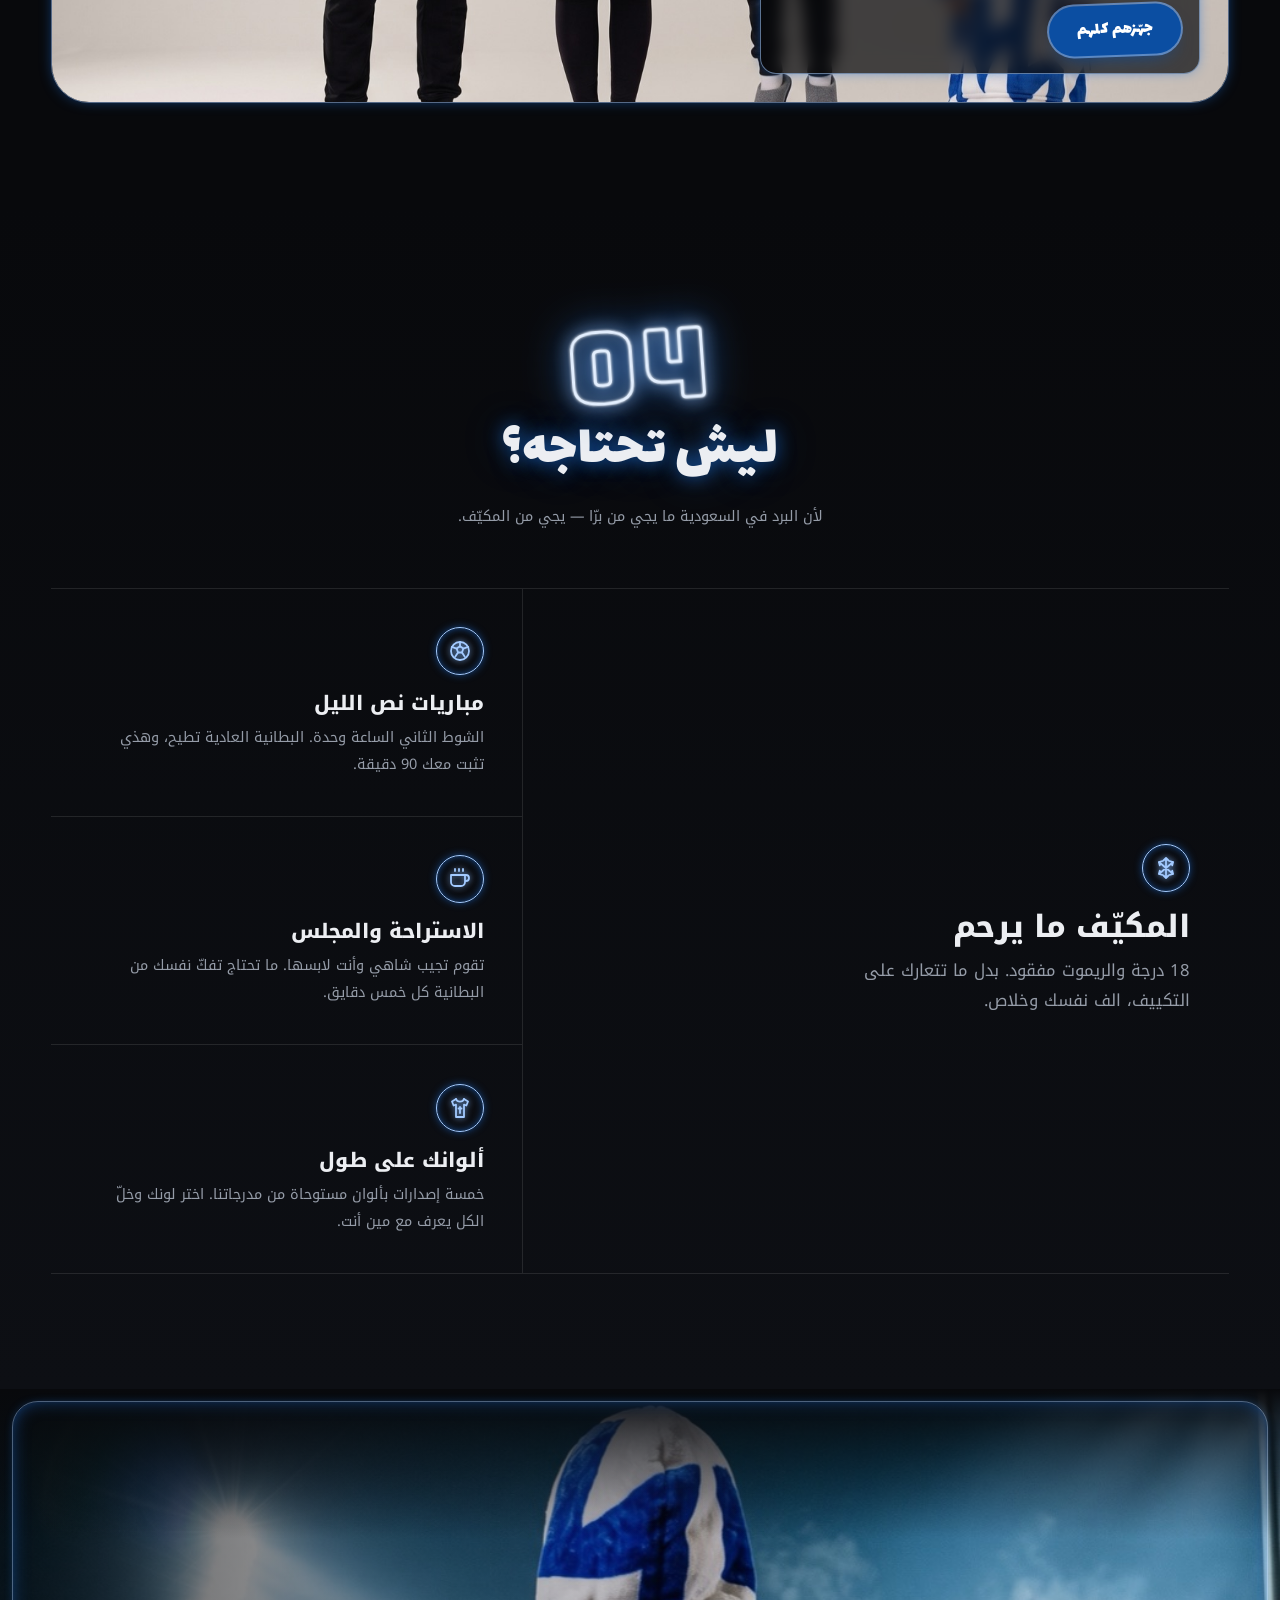
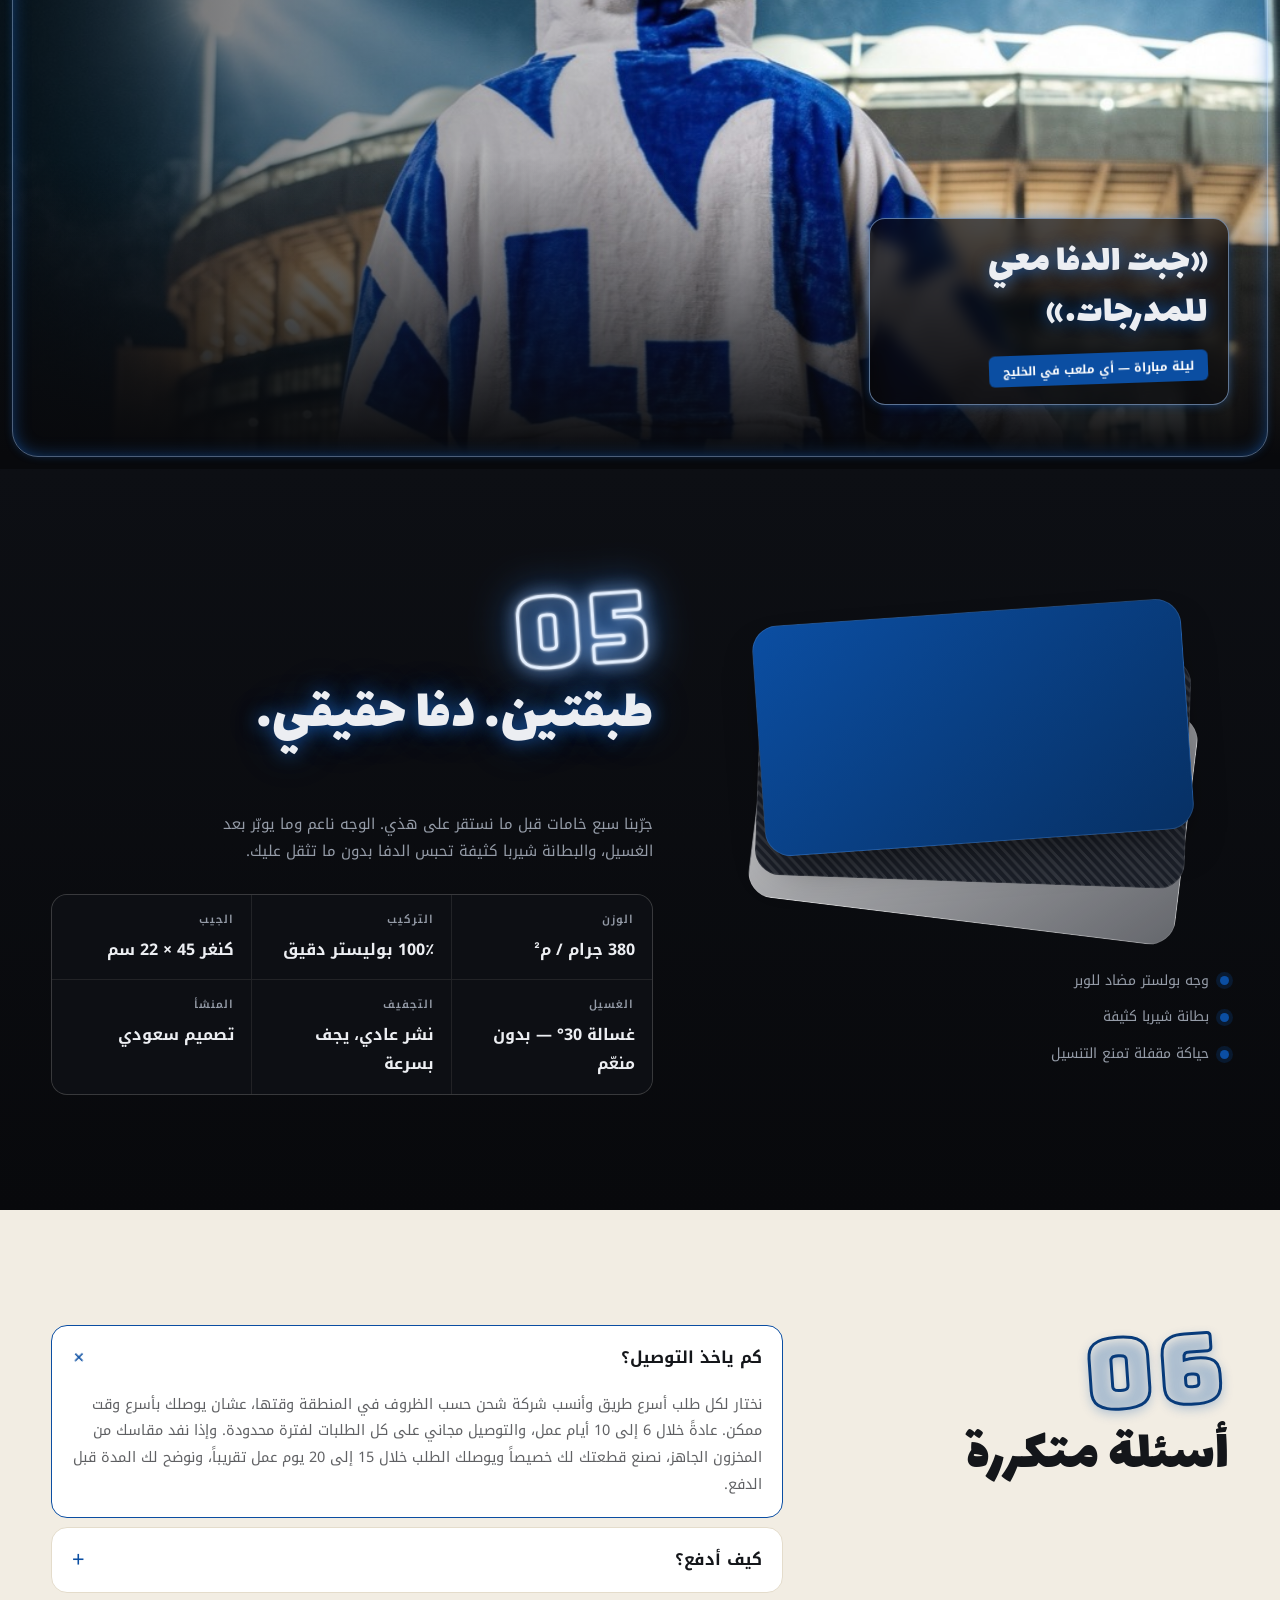
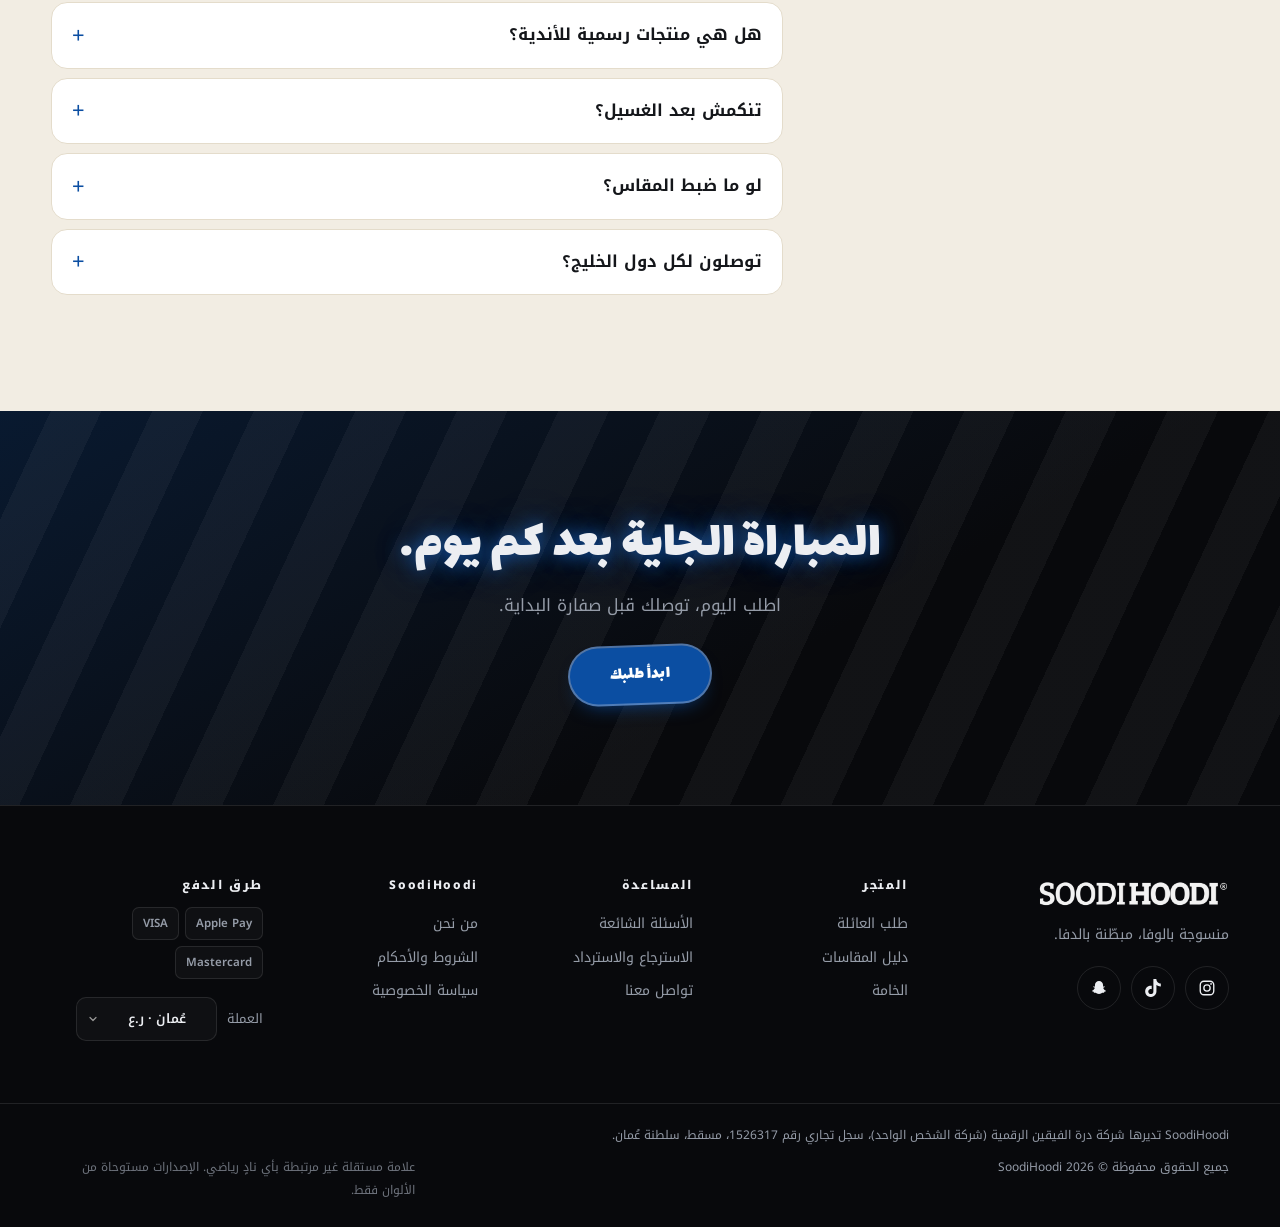
==== commit 4212d065: "Ad pixels (Meta, TikTok, Snap) behind a cookie-consent bar; AddToCart, InitiateCheckout, Lead events" ====
--- a/index.html
+++ b/index.html
@@ -649,7 +649,8 @@
 <div class="toast" id="toast" role="status" aria-live="polite"></div>
 
 <script src="js/data.js?v=38"></script>
-<script src="js/app.js?v=35"></script>
+<script src="js/app.js?v=36"></script>
+<script src="js/track.js?v=1" defer></script>
 <script src="js/chat.js?v=5" defer></script>
 </body>
 </html>
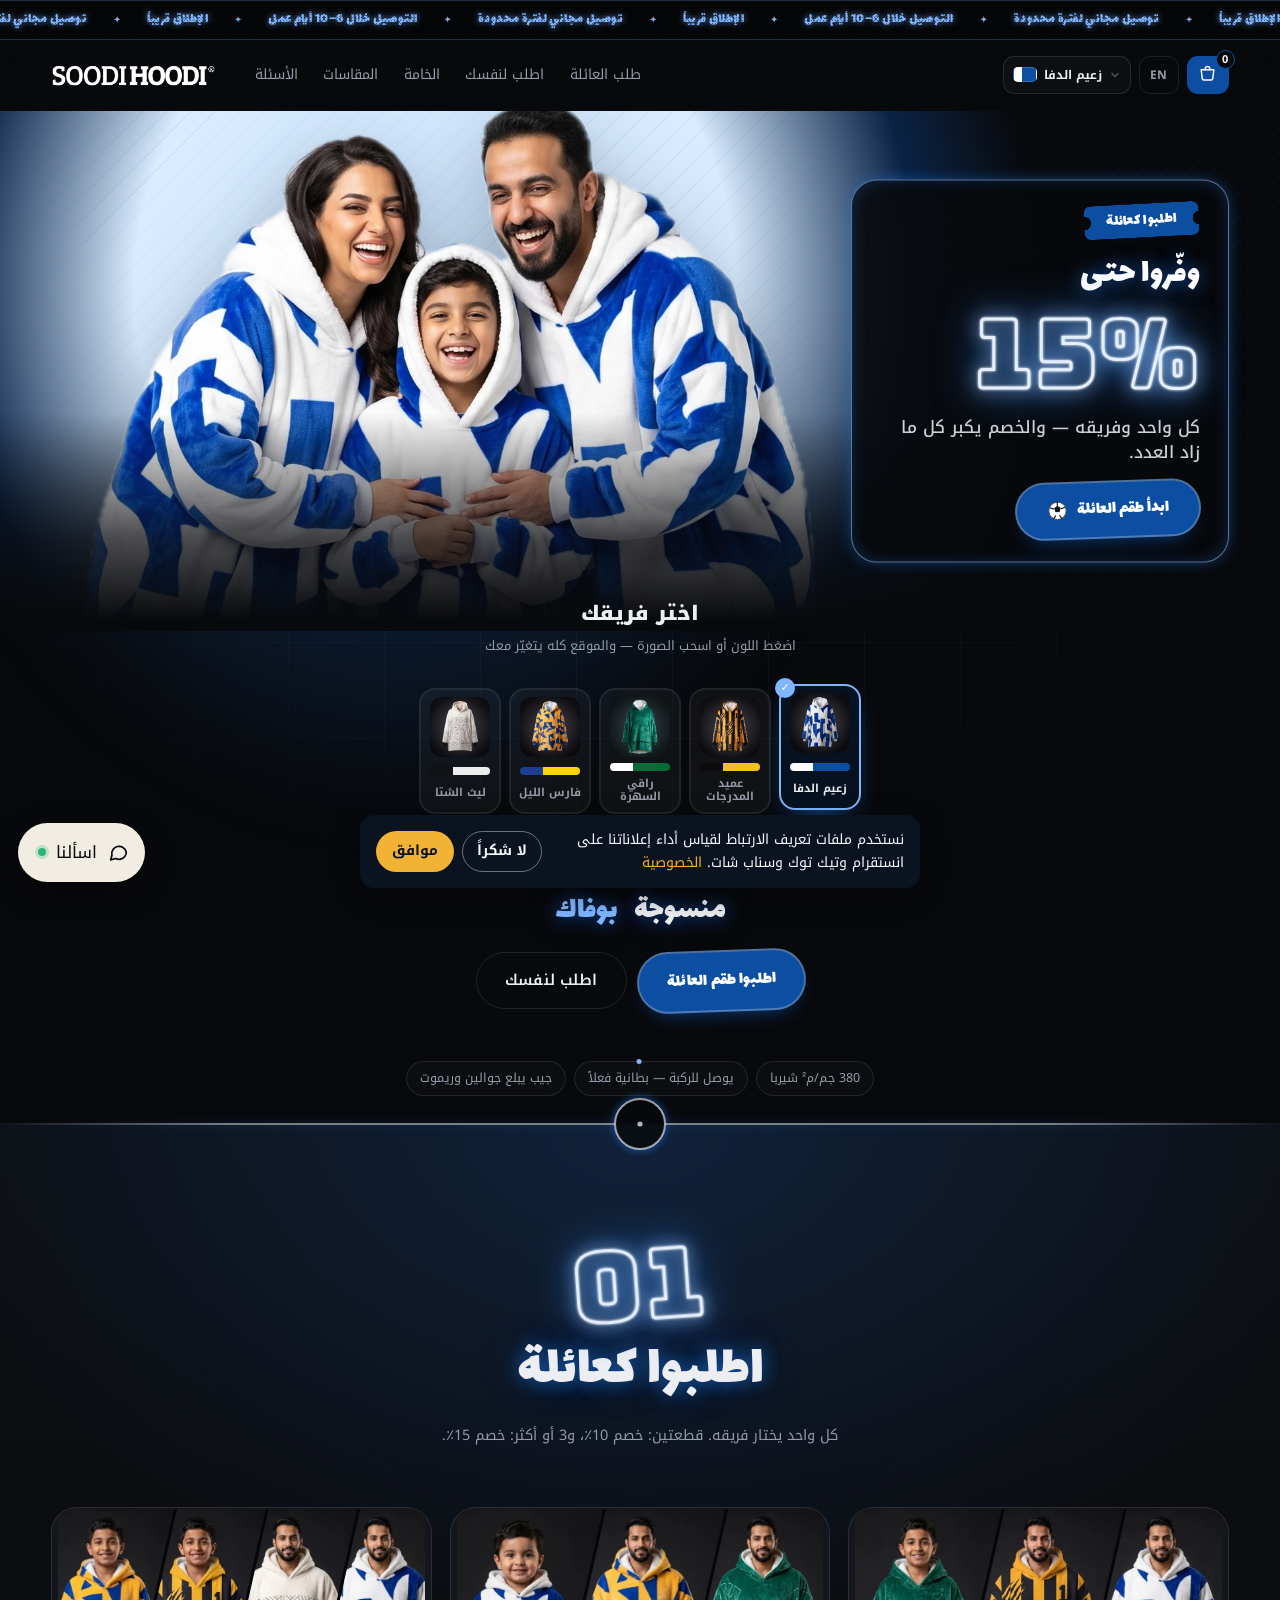
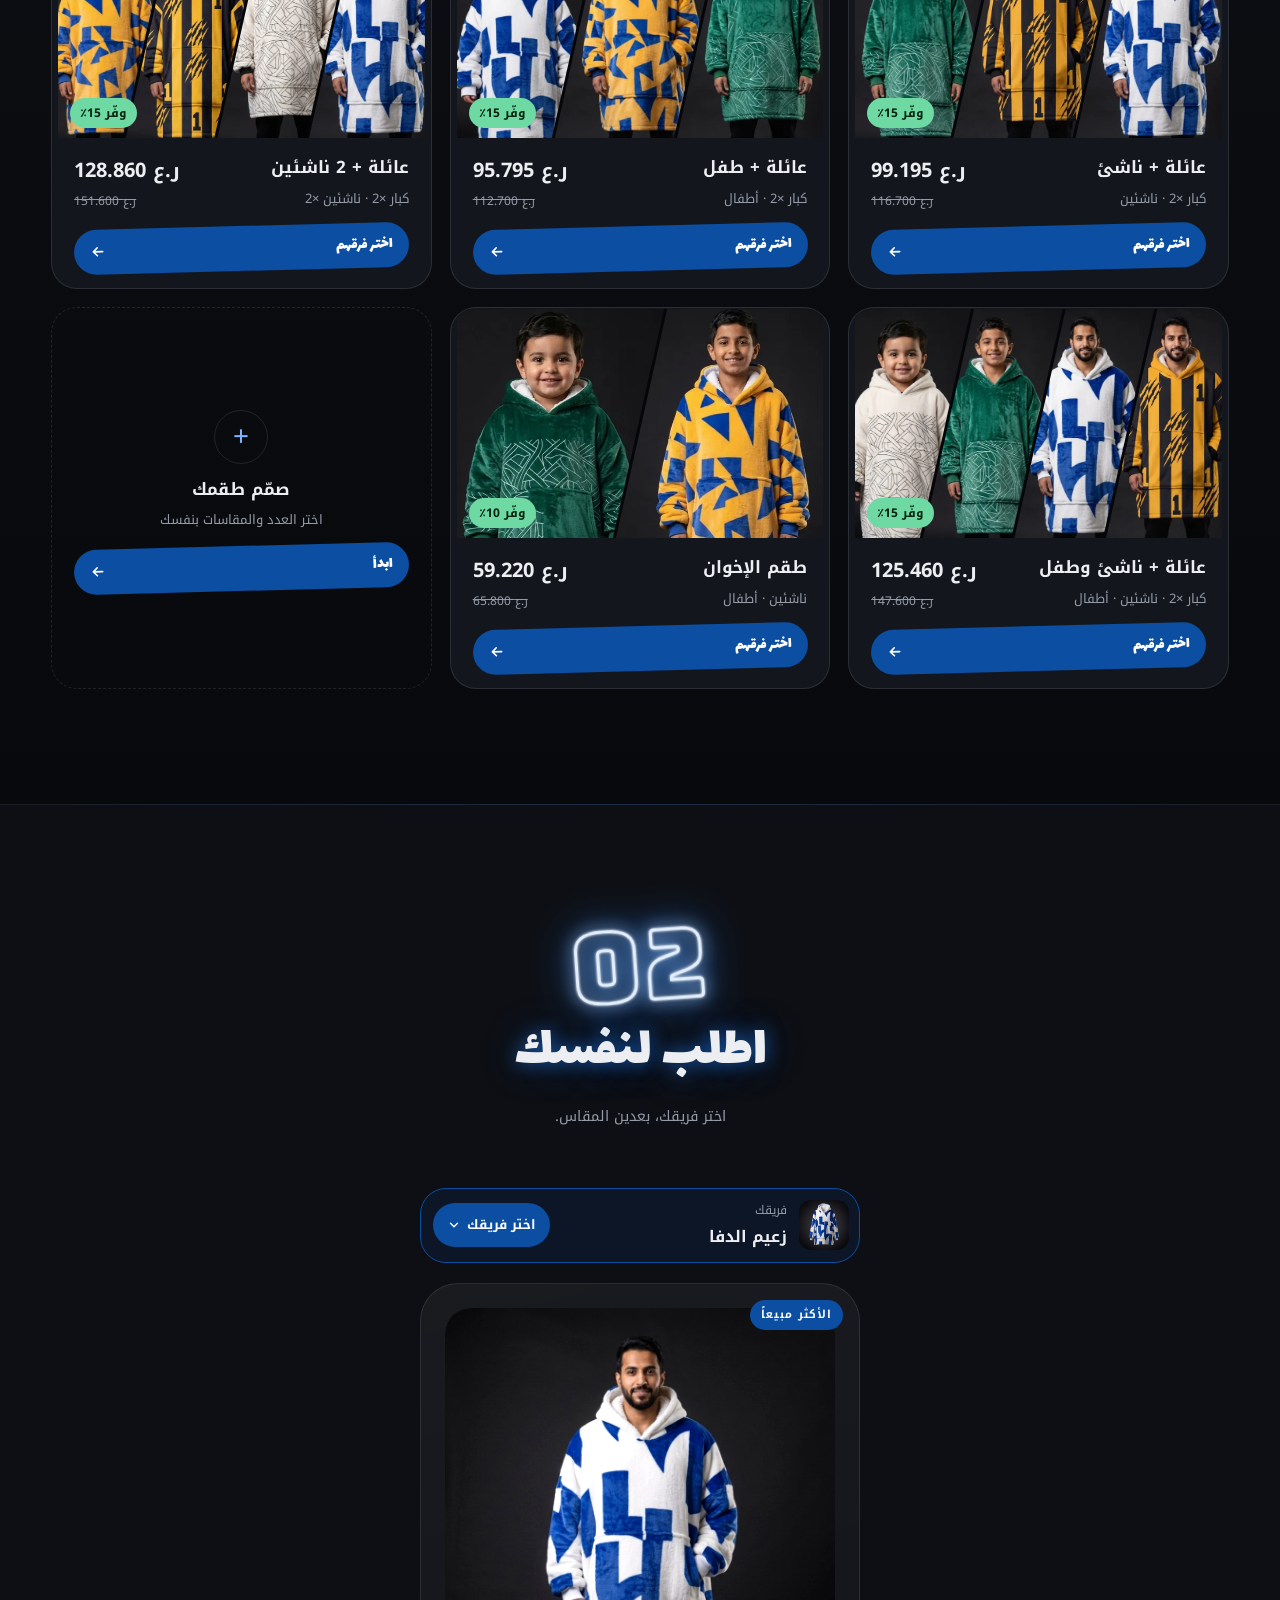
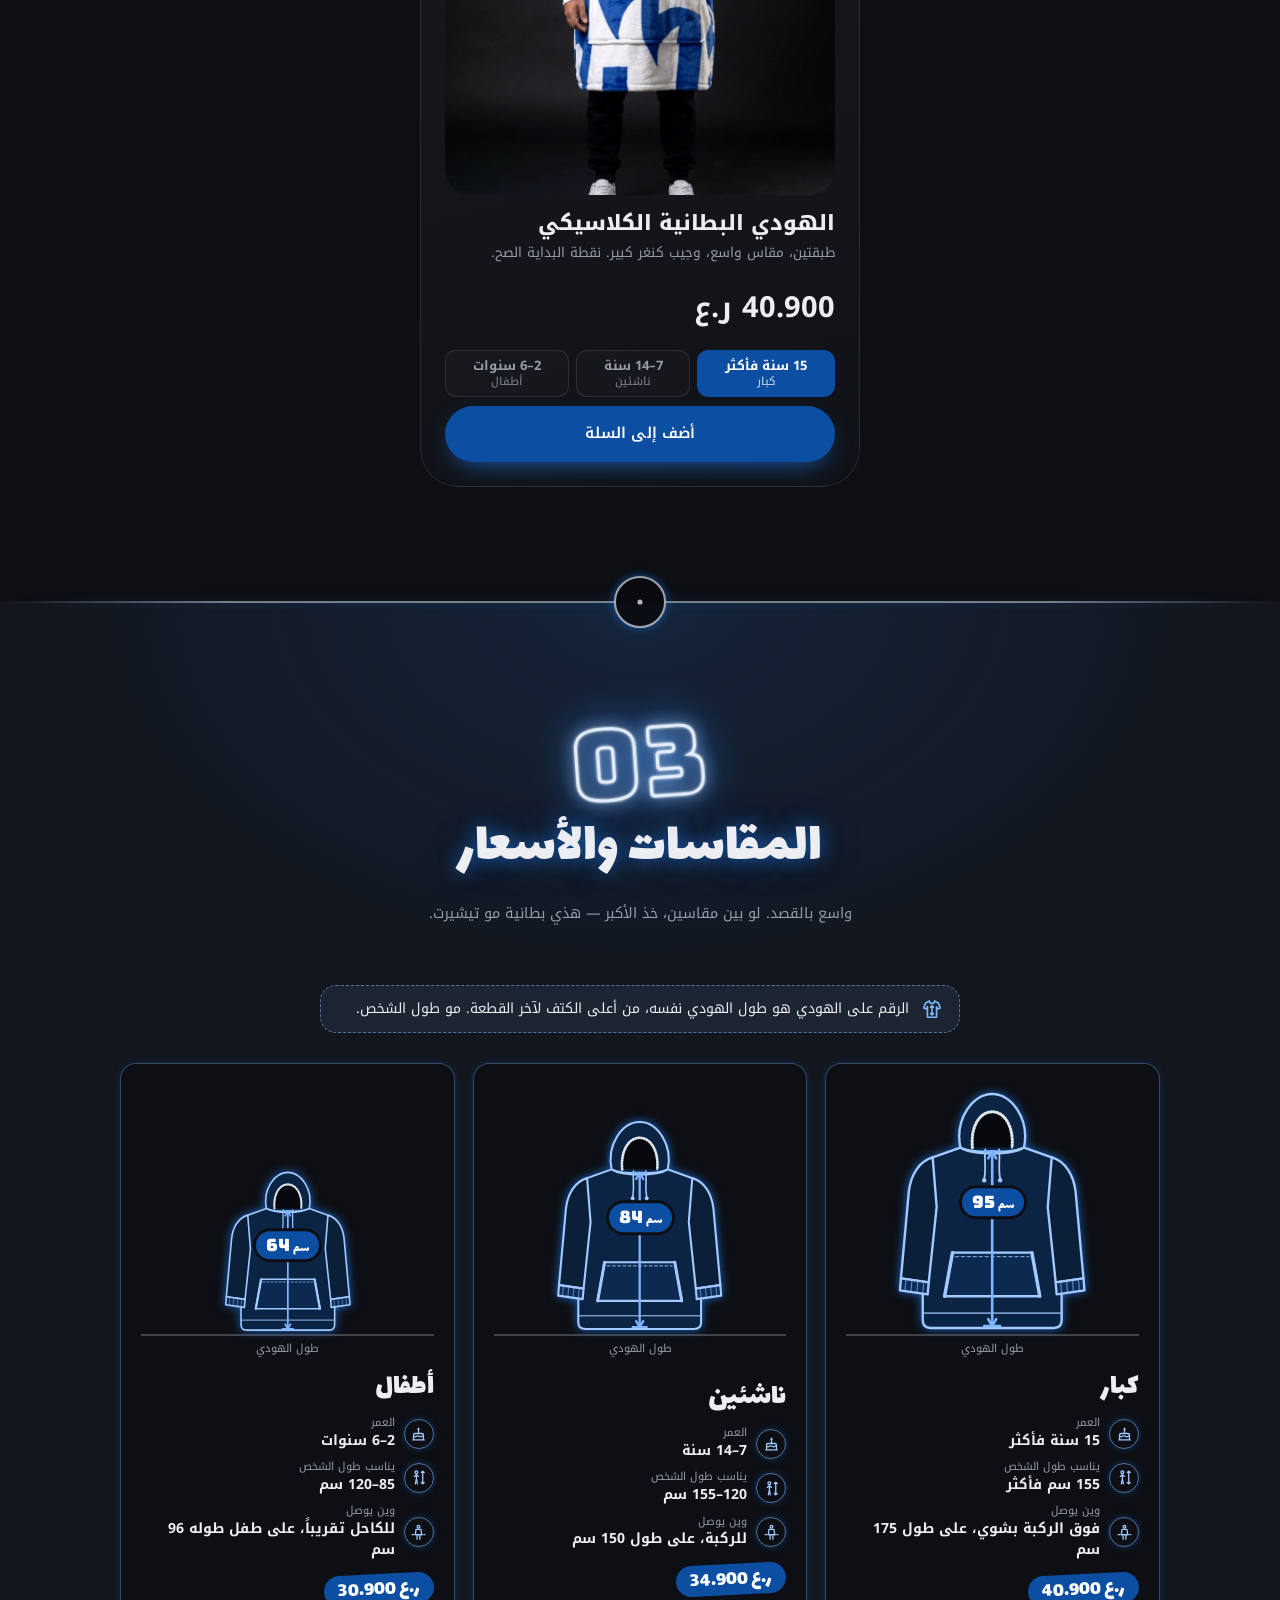
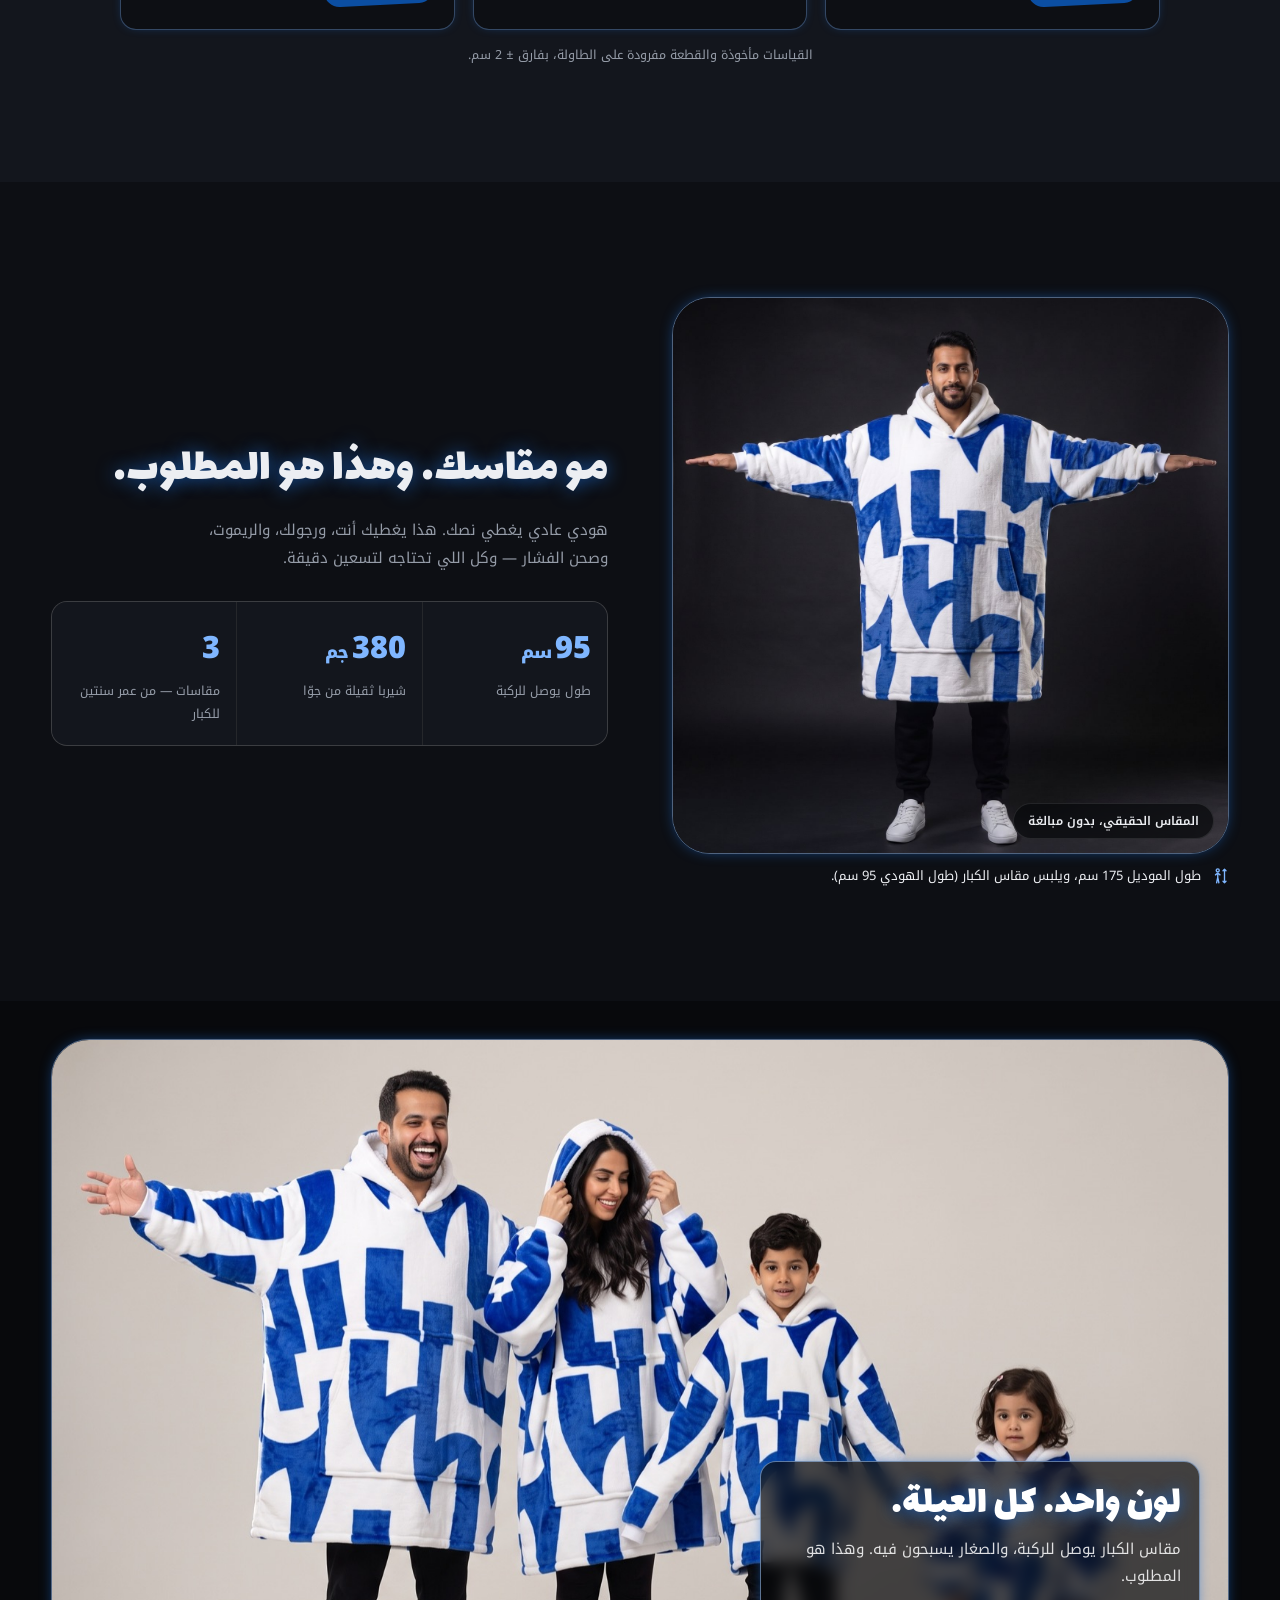
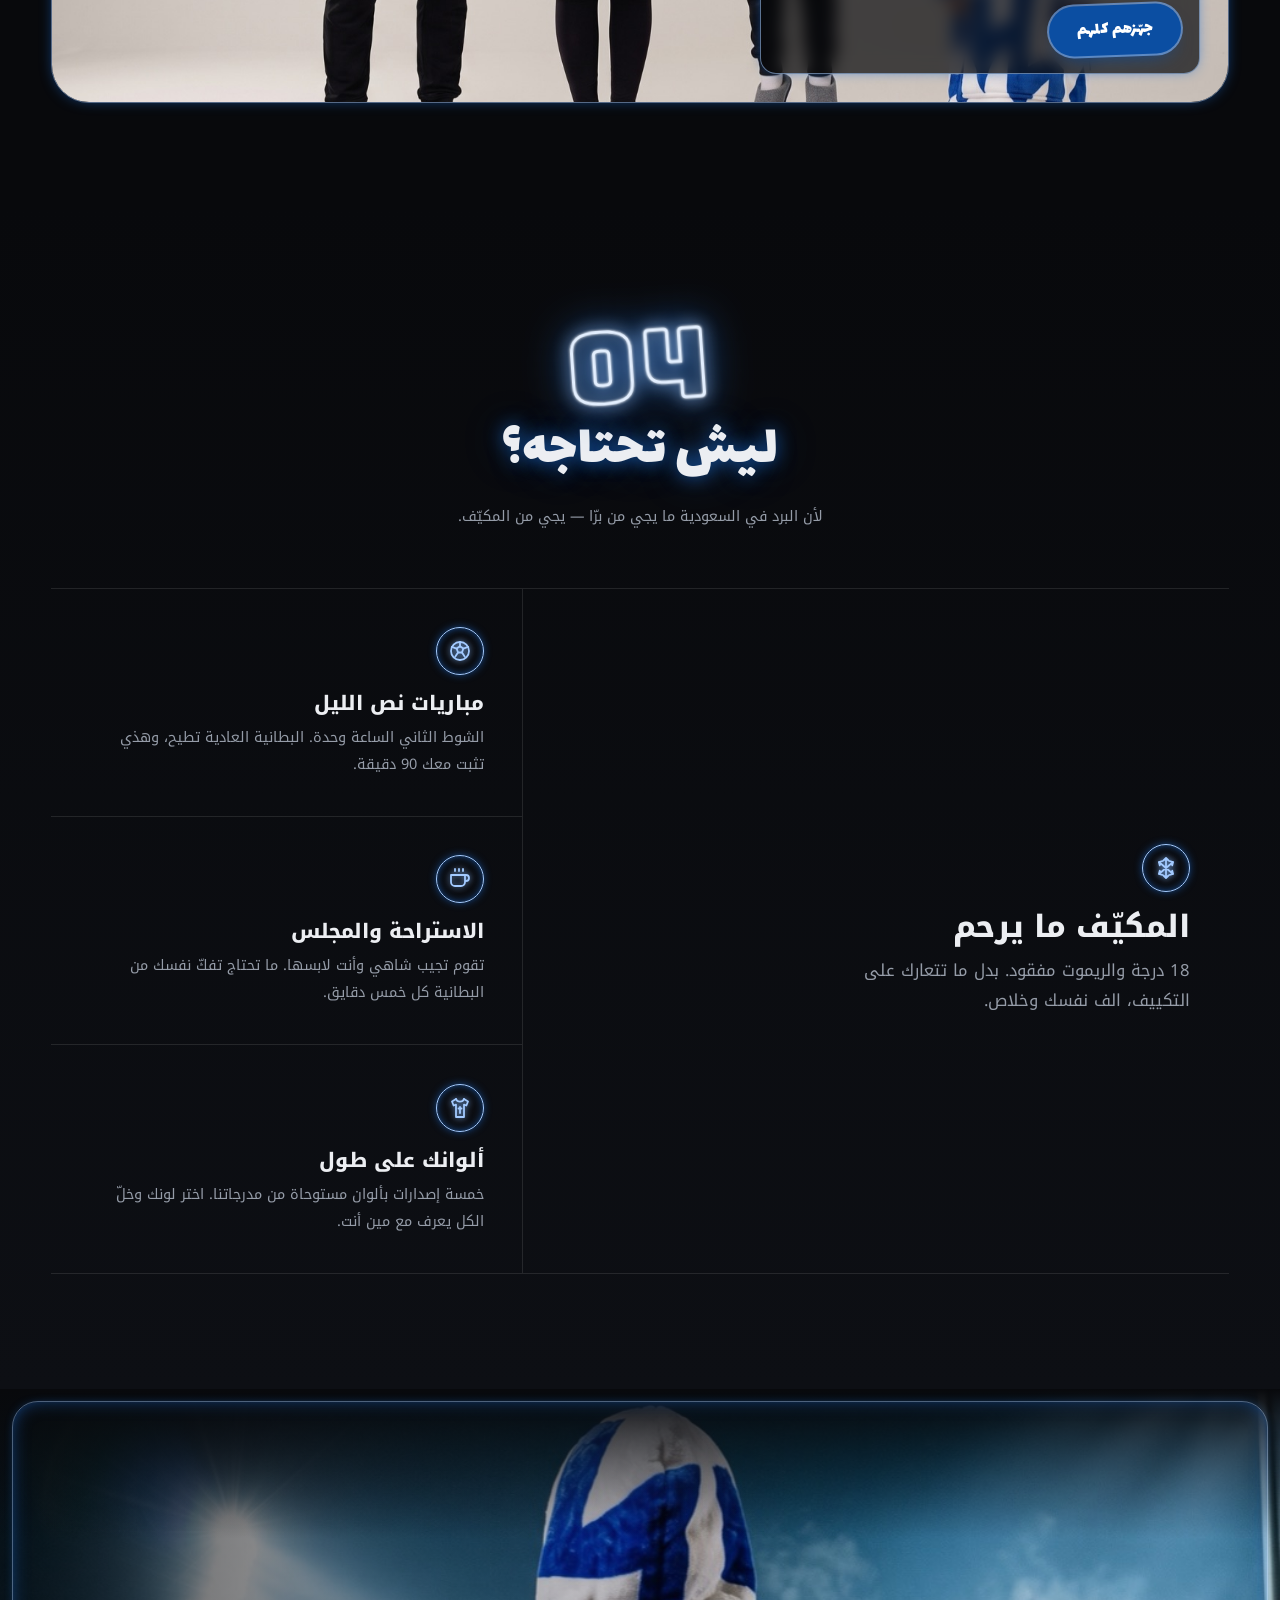
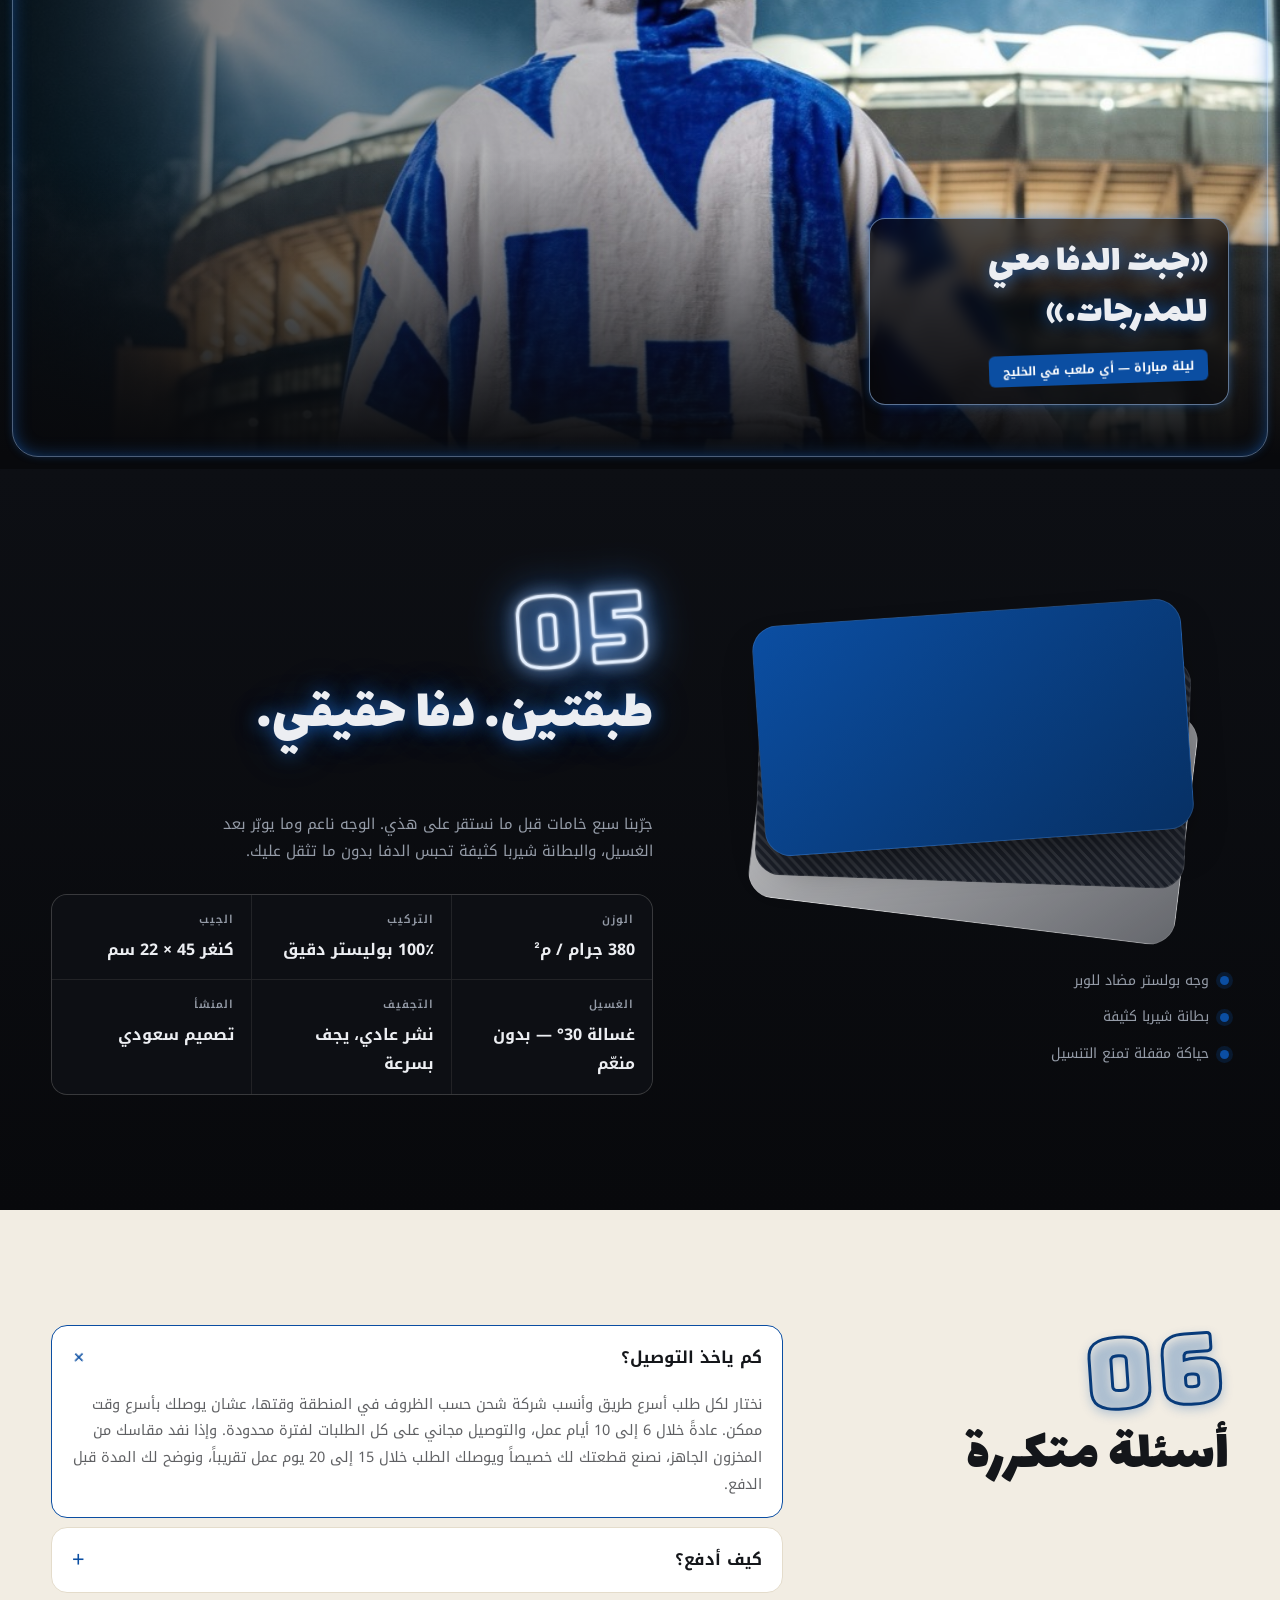
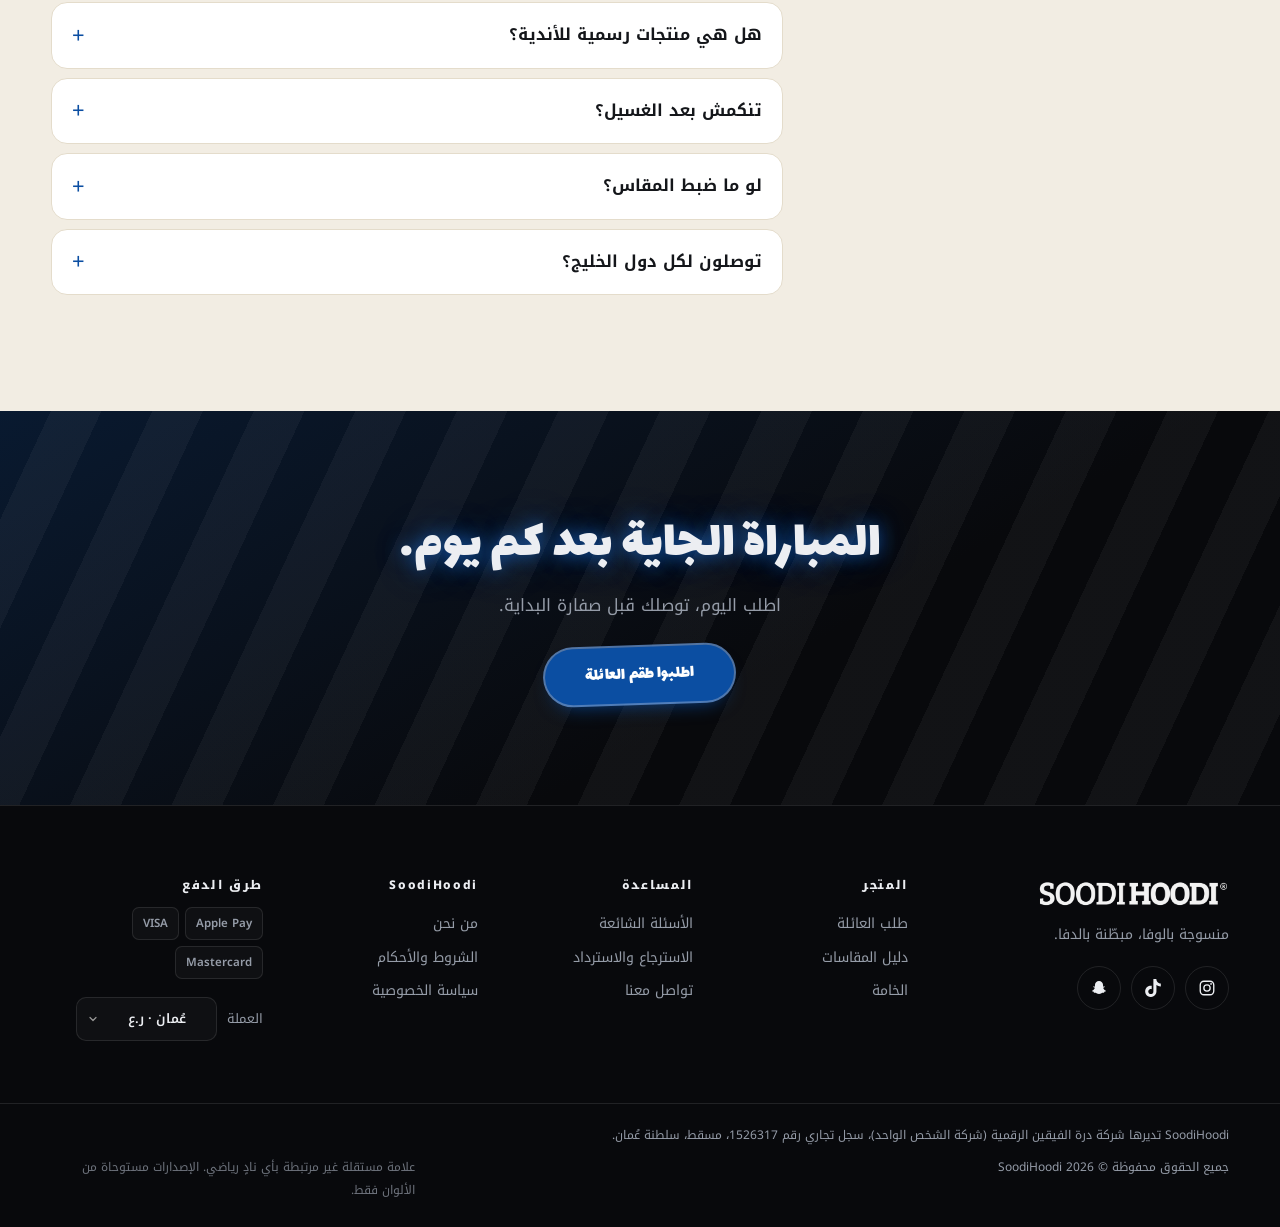
==== commit 0b6f2326: "Family set first: hero and bottom buttons open 2 adults + 1 junior, family section above single orde" ====
--- a/index.html
+++ b/index.html
@@ -83,8 +83,8 @@
     </a>
 
     <nav class="nav" aria-label="Main">
-      <a href="#shop" data-ar="اطلب" data-en="Order">اطلب</a>
       <a href="#bundle" data-ar="طلب العائلة" data-en="Family">طلب العائلة</a>
+      <a href="#shop" data-ar="اطلب لنفسك" data-en="Just me">اطلب لنفسك</a>
       <a href="#fabric" data-ar="الخامة" data-en="Fabric">الخامة</a>
       <a href="#sizes" data-ar="المقاسات" data-en="Sizes">المقاسات</a>
       <a href="#faq" data-ar="الأسئلة" data-en="FAQ">الأسئلة</a>
@@ -163,8 +163,8 @@
     </h1>
 
     <div class="hero__cta rv" style="--d:280ms">
-      <a href="#shop" class="btn btn--kick" data-ar="اطلب الحين" data-en="Order now">اطلب الحين</a>
-      <a href="#bundle" class="btn btn--ghost" data-ar="اطلبوا كعائلة" data-en="Order as a family">اطلبوا كعائلة</a>
+      <a href="#bundle" class="btn btn--kick" data-open-pack="trio-kid" data-ar="اطلبوا طقم العائلة" data-en="Order the family set">اطلبوا طقم العائلة</a>
+      <a href="#shop" class="btn btn--ghost" data-ar="اطلب لنفسك" data-en="Order one for you">اطلب لنفسك</a>
     </div>
 
     <ul class="hero__pills rv" style="--d:340ms">
@@ -177,11 +177,27 @@
   <div class="scrollcue" aria-hidden="true"><span></span></div>
 </section>
 
+<!-- ============ ORDER AS A FAMILY ============
+     Cards only. Tapping one opens the family page (#famPage) pre-filled,
+     instead of jumping the shopper down to a builder below. -->
+<section class="bld" id="bundle">
+  <div class="wrap">
+    <header class="sec-h">
+      <span class="sec-h__num">01</span>
+      <h2 data-ar="اطلبوا كعائلة" data-en="Order as a family">اطلبوا كعائلة</h2>
+      <p data-ar="كل واحد يختار فريقه. قطعتين: خصم 10٪، و3 أو أكثر: خصم 15٪."
+         data-en="Everyone picks their own team. 2 pieces save 10%, 3 or more save 15%.">كل واحد يختار فريقه. قطعتين: خصم 10٪، و3 أو أكثر: خصم 15٪.</p>
+    </header>
+
+    <div class="bld__packs" id="bldPacks"><!-- injected --></div>
+  </div>
+</section>
+
 <!-- ============ ORDER ONE ============ -->
 <section class="shop" id="shop">
   <div class="wrap">
     <header class="sec-h">
-      <span class="sec-h__num">01</span>
+      <span class="sec-h__num">02</span>
       <h2 data-ar="اطلب لنفسك" data-en="Order one for you">اطلب لنفسك</h2>
       <p data-ar="اختر فريقك، بعدين المقاس." data-en="Choose your team, then your size.">اختر فريقك، بعدين المقاس.</p>
     </header>
@@ -201,21 +217,6 @@
   </div>
 </section>
 
-<!-- ============ ORDER AS A FAMILY ============
-     Cards only. Tapping one opens the family page (#famPage) pre-filled,
-     instead of jumping the shopper down to a builder below. -->
-<section class="bld" id="bundle">
-  <div class="wrap">
-    <header class="sec-h">
-      <span class="sec-h__num">02</span>
-      <h2 data-ar="اطلبوا كعائلة" data-en="Order as a family">اطلبوا كعائلة</h2>
-      <p data-ar="كل واحد يختار فريقه. قطعتين: خصم 10٪، و3 أو أكثر: خصم 15٪."
-         data-en="Everyone picks their own team. 2 pieces save 10%, 3 or more save 15%.">كل واحد يختار فريقه. قطعتين: خصم 10٪، و3 أو أكثر: خصم 15٪.</p>
-    </header>
-
-    <div class="bld__packs" id="bldPacks"><!-- injected --></div>
-  </div>
-</section>
 
 <section class="sizes" id="sizes" aria-labelledby="sizesTitle">
   <div class="wrap">
@@ -465,7 +466,7 @@
   <div class="wrap strip__in">
     <h2 data-ar="المباراة الجاية بعد كم يوم." data-en="The next match is days away.">المباراة الجاية بعد كم يوم.</h2>
     <p data-ar="اطلب اليوم، توصلك قبل صفارة البداية." data-en="Order today, it arrives before kickoff.">اطلب اليوم، توصلك قبل صفارة البداية.</p>
-    <a href="#shop" class="btn btn--kick btn--lg" data-ar="ابدأ طلبك" data-en="Start your order">ابدأ طلبك</a>
+    <a href="#bundle" class="btn btn--kick btn--lg" data-open-pack="trio-kid" data-ar="اطلبوا طقم العائلة" data-en="Order the family set">اطلبوا طقم العائلة</a>
   </div>
 </section>
 
@@ -648,8 +649,8 @@
 
 <div class="toast" id="toast" role="status" aria-live="polite"></div>
 
-<script src="js/data.js?v=38"></script>
-<script src="js/app.js?v=36"></script>
+<script src="js/data.js?v=39"></script>
+<script src="js/app.js?v=37"></script>
 <script src="js/track.js?v=1" defer></script>
 <script src="js/chat.js?v=5" defer></script>
 </body>
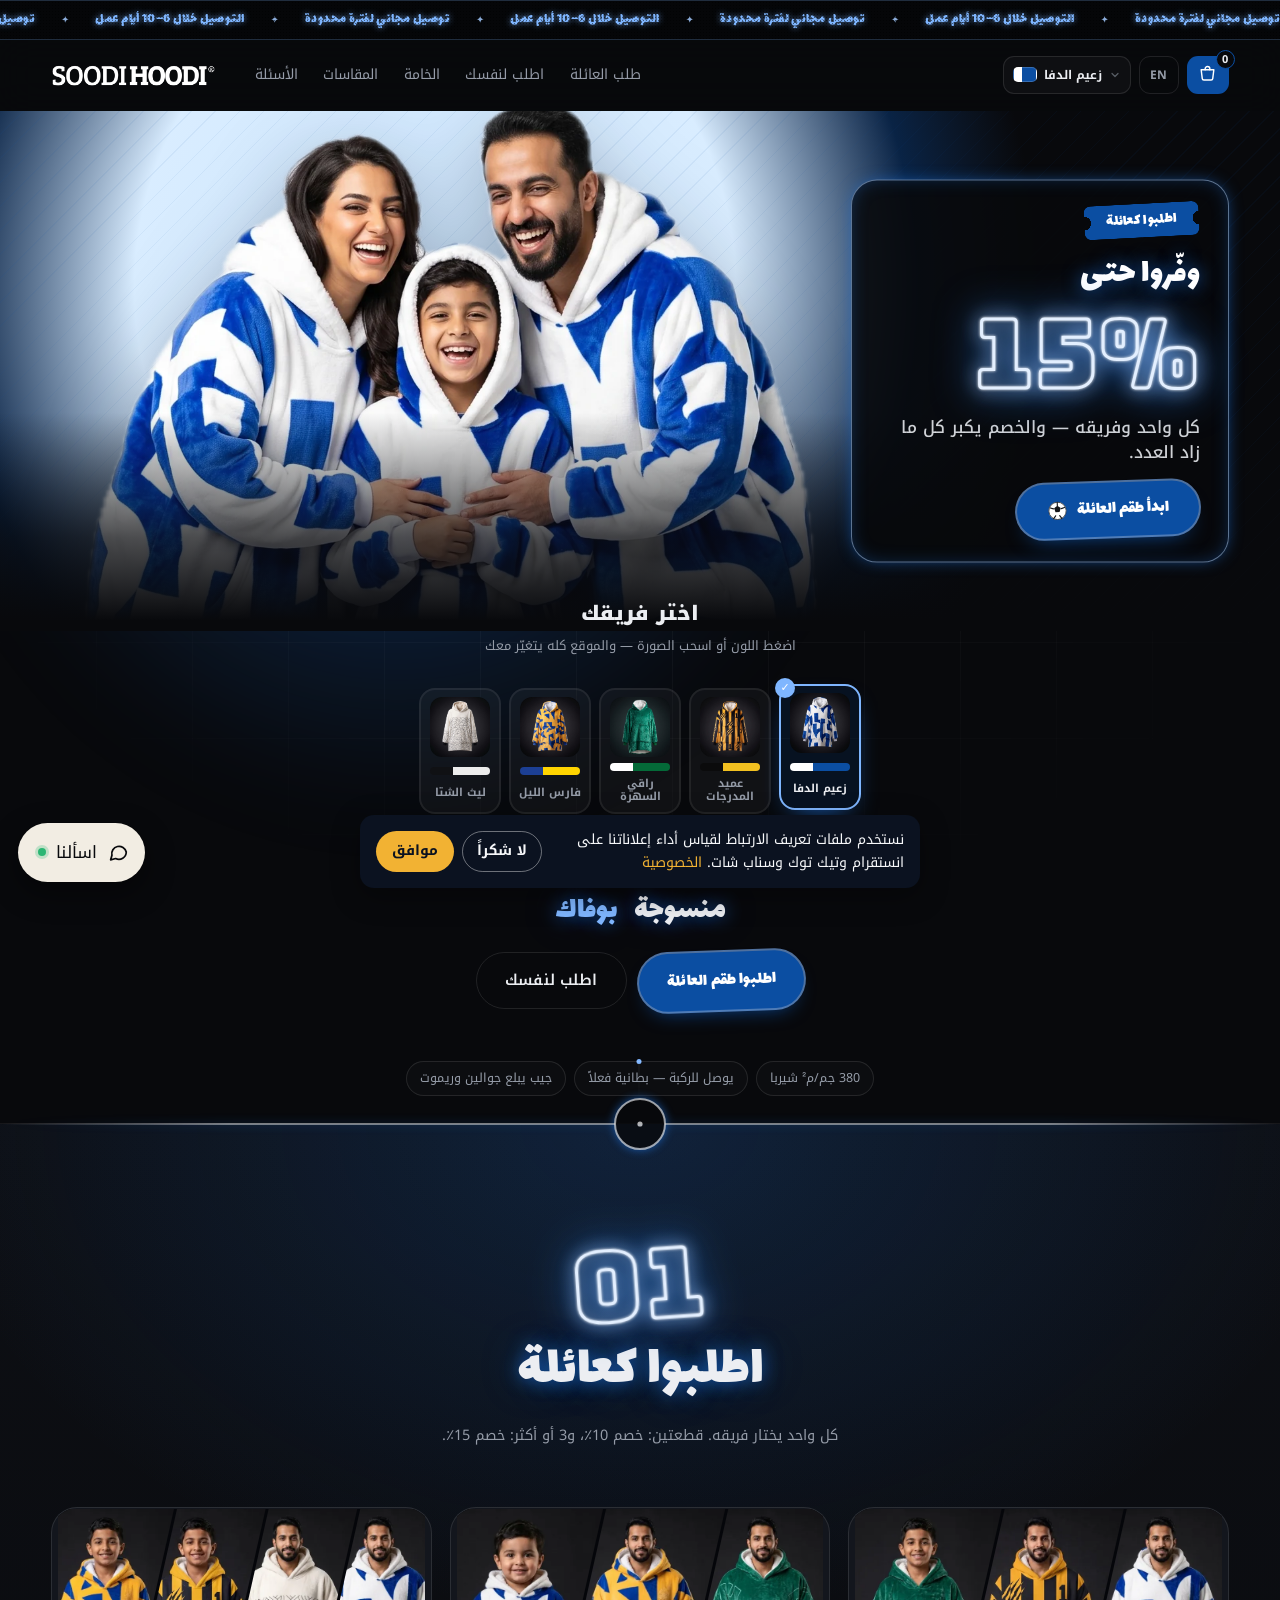
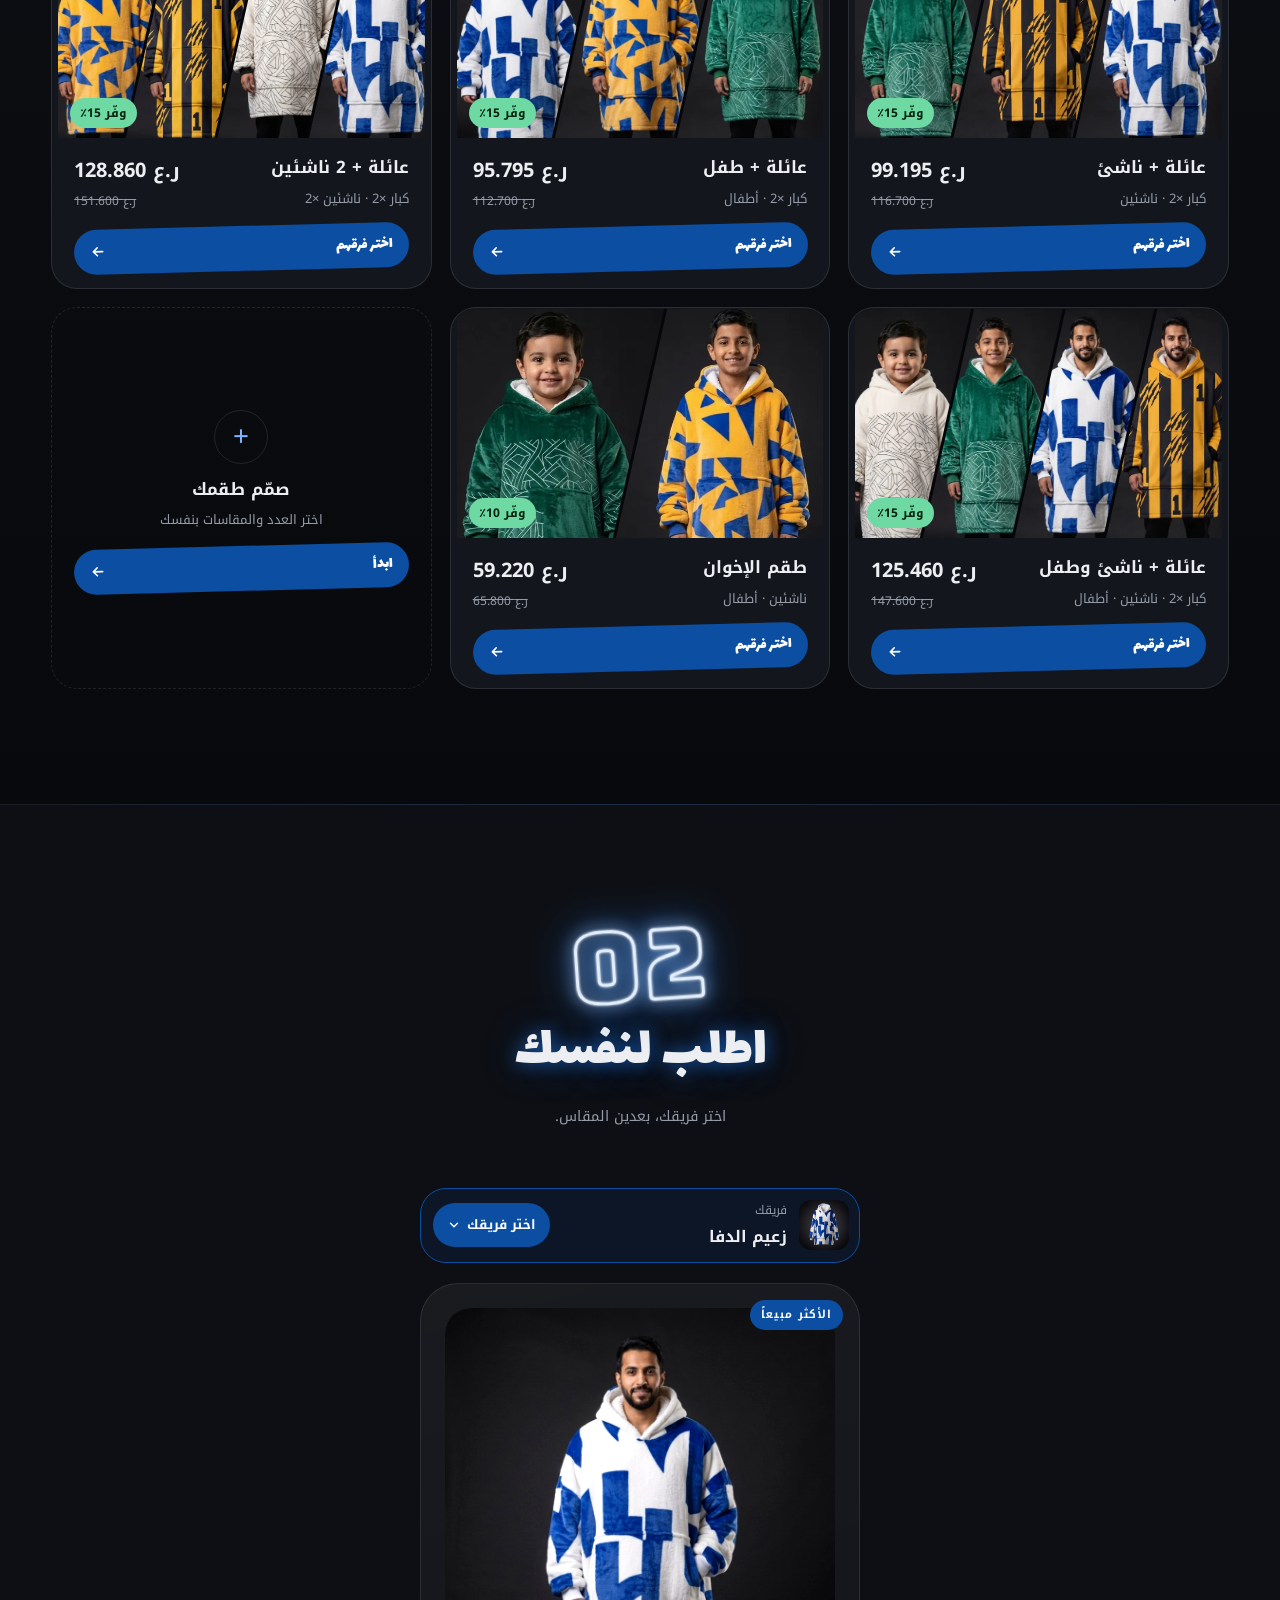
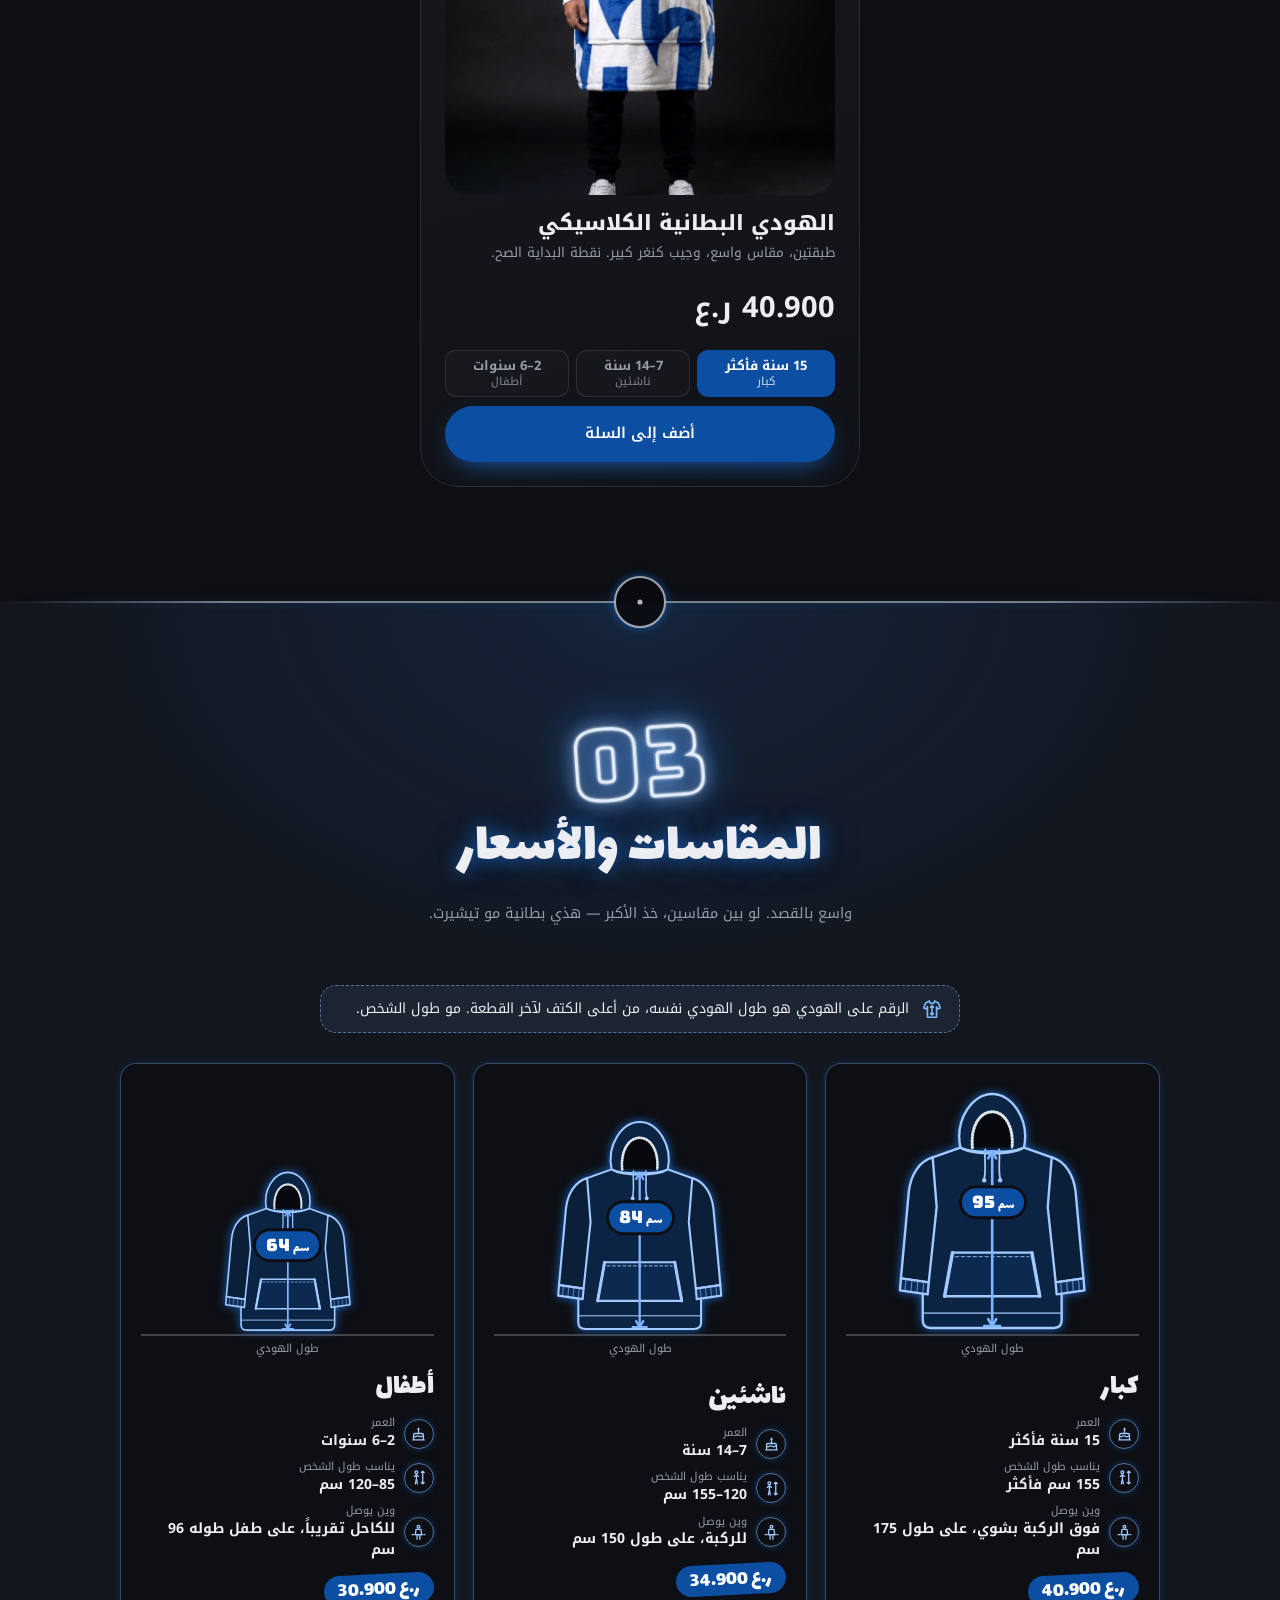
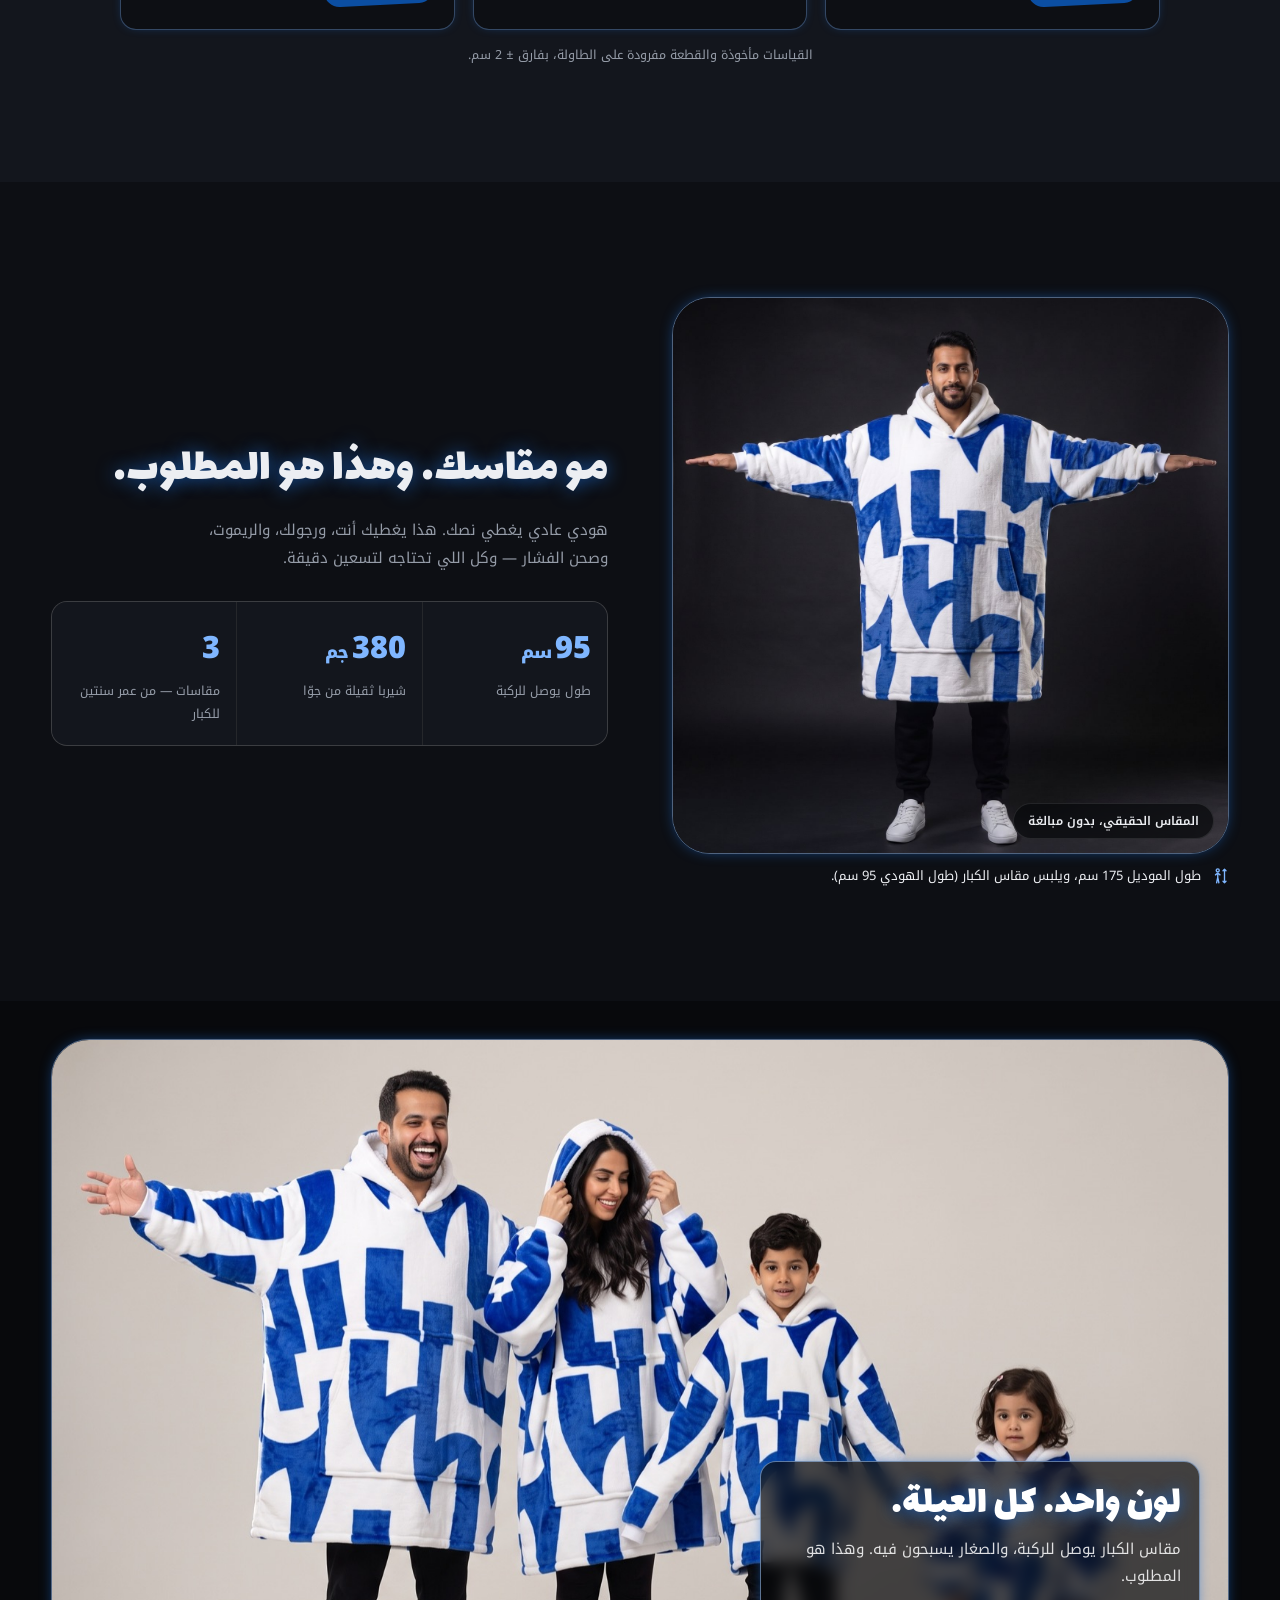
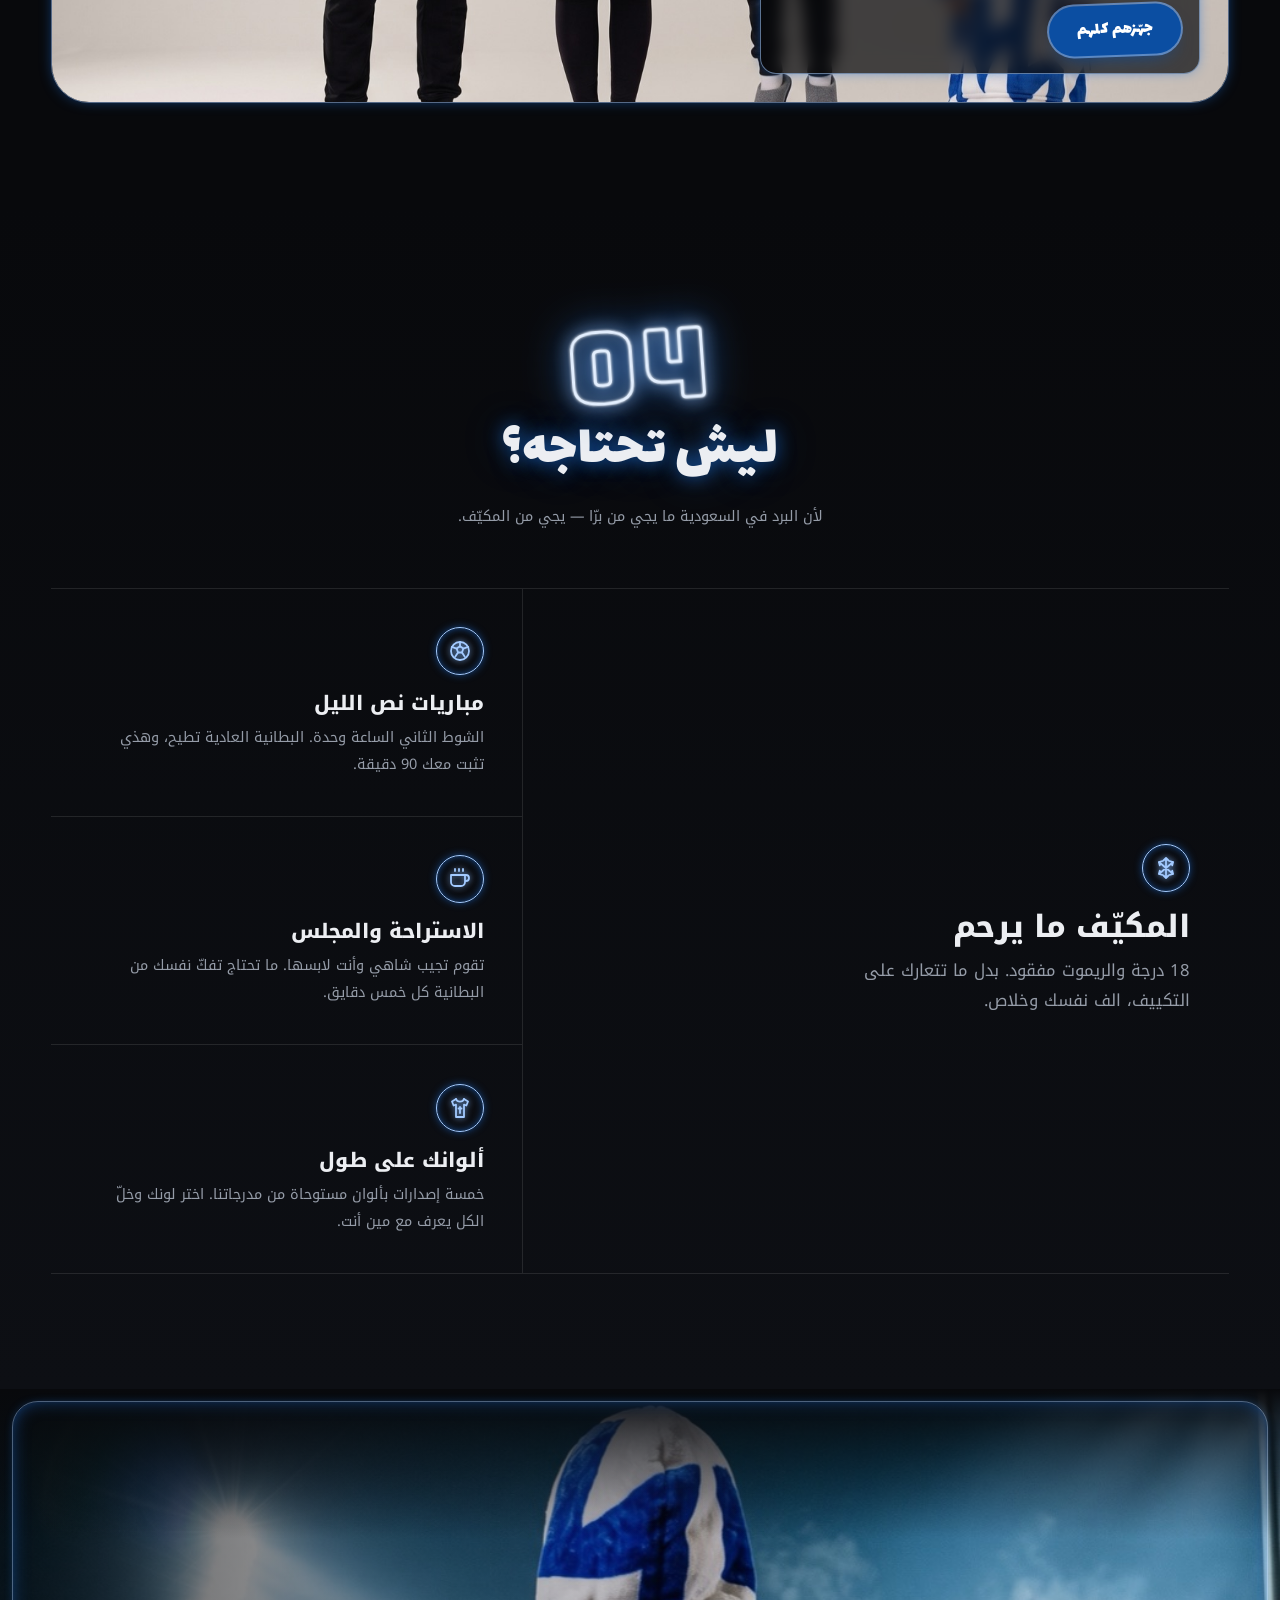
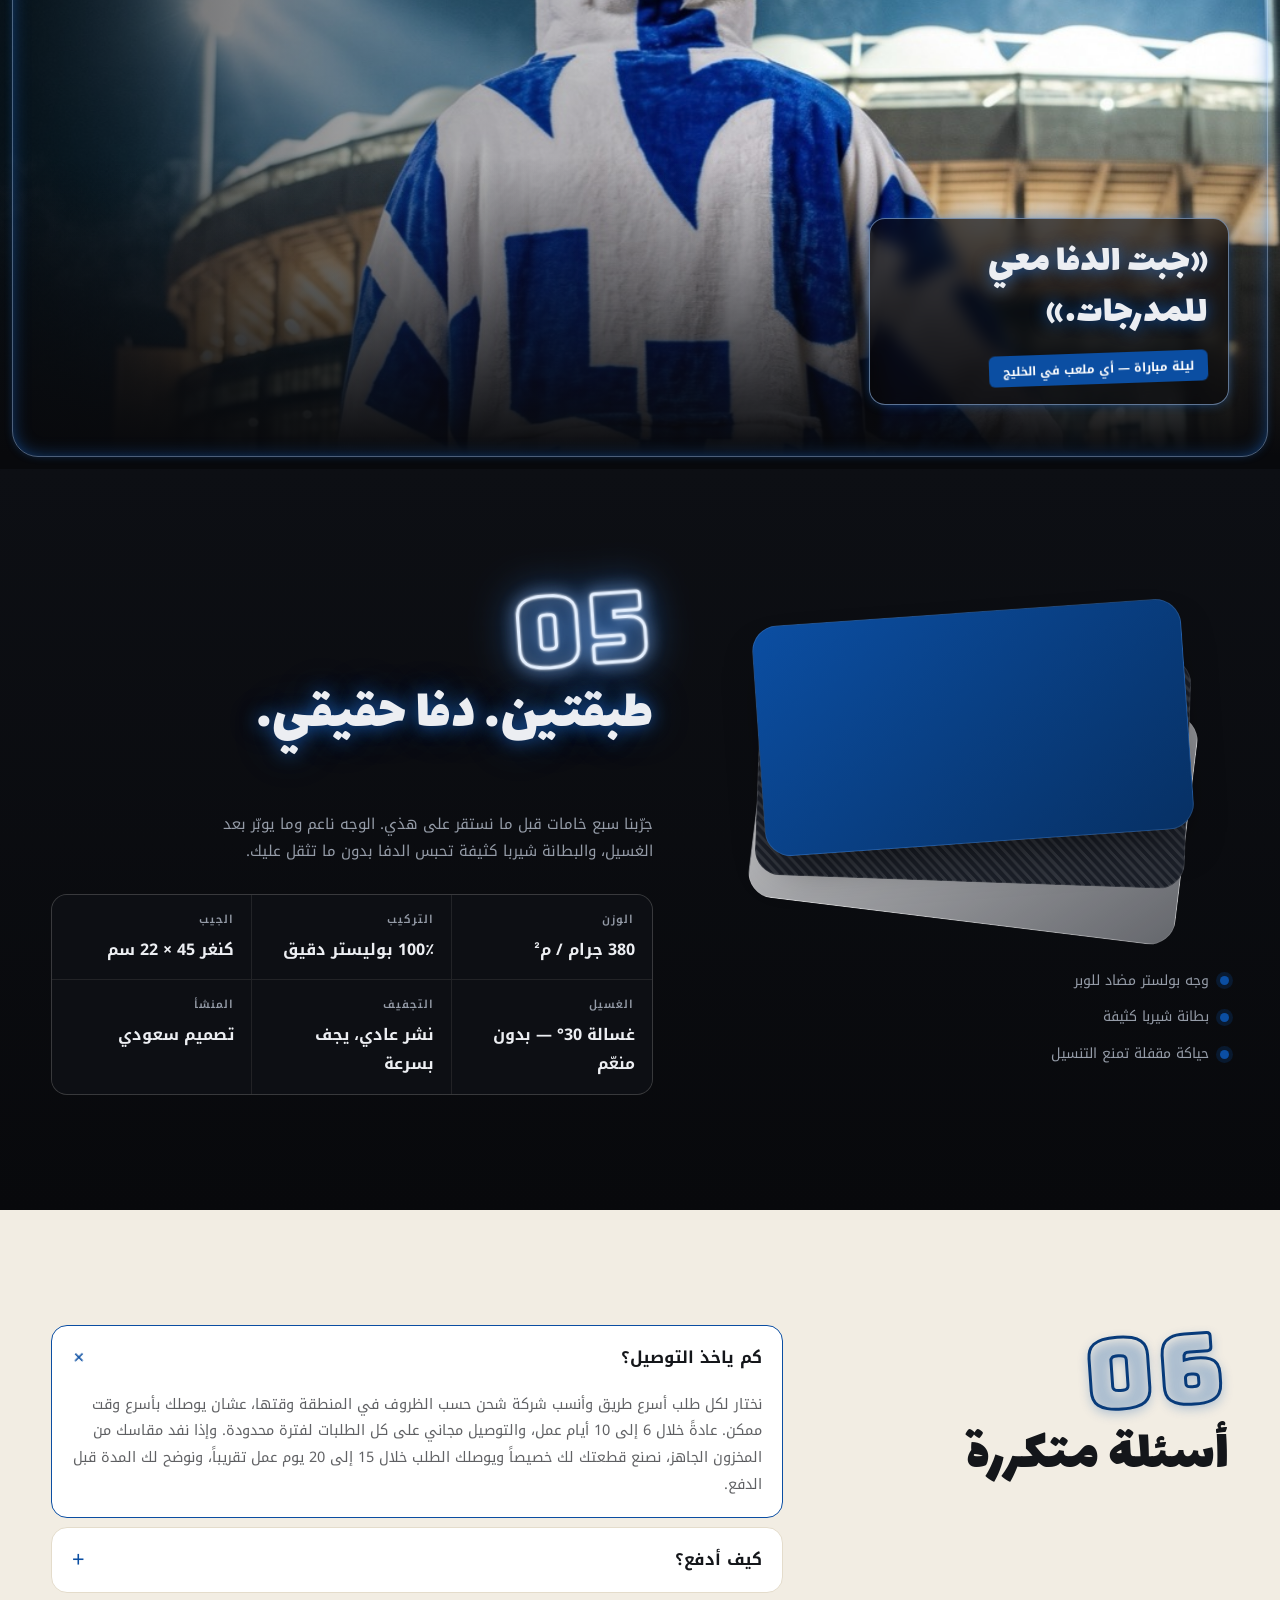
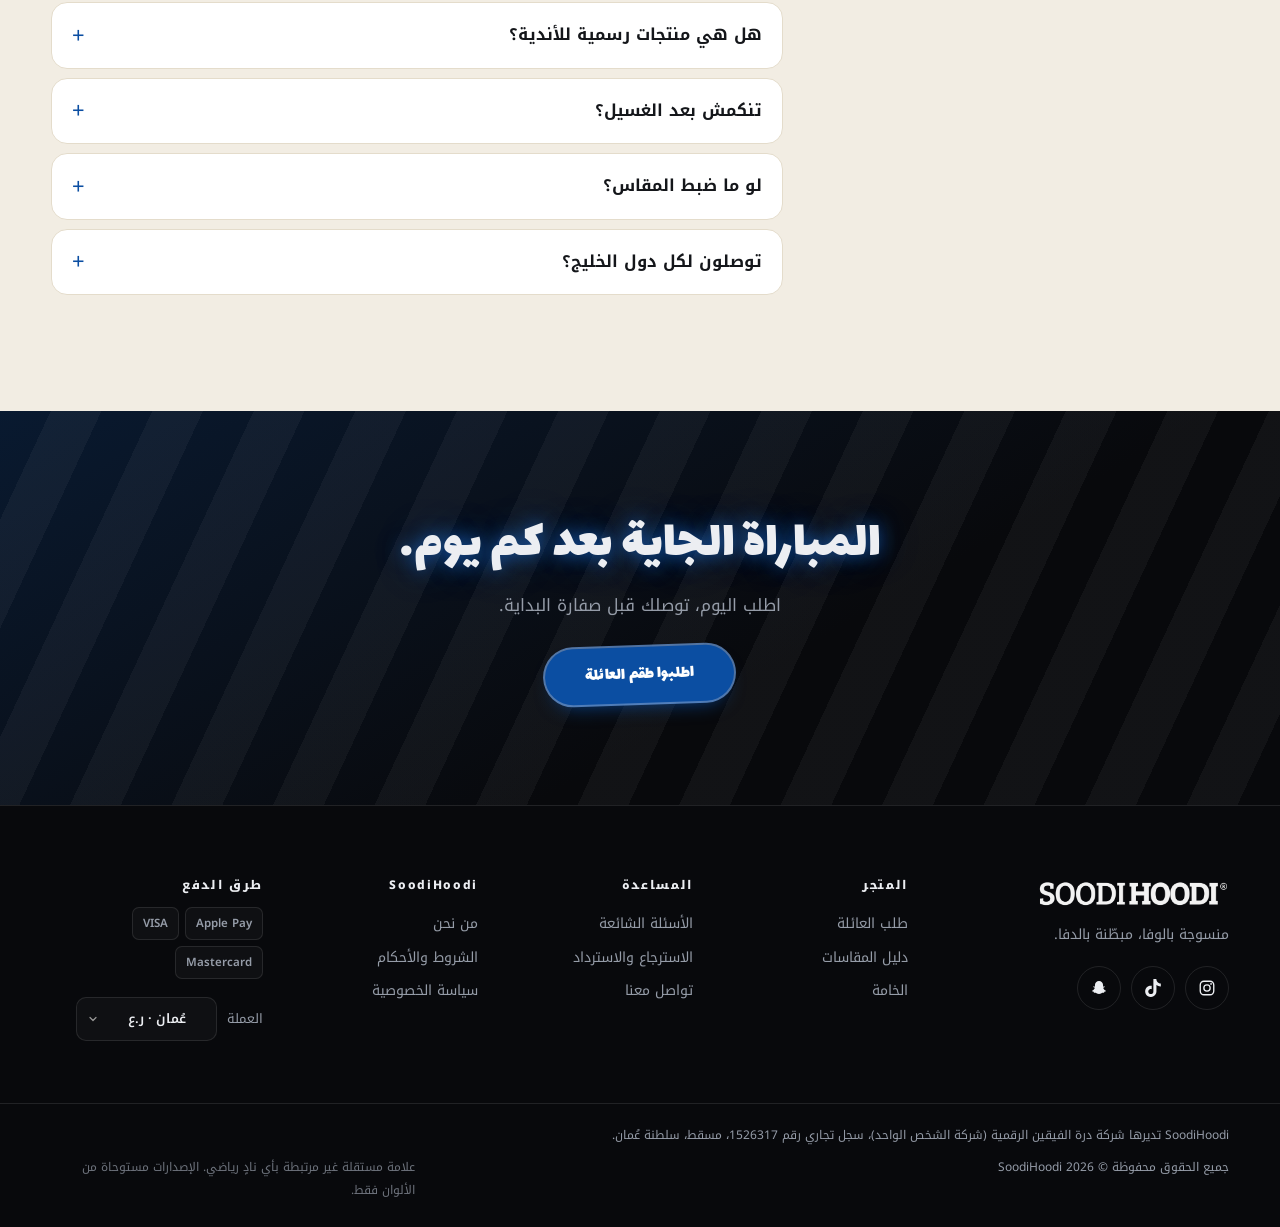
==== commit d2cf552f: "Open ordering: checkout goes to shop.soodihoodi.com, Launching soon removed Co-Authored-By: Claude F" ====
--- a/index.html
+++ b/index.html
@@ -530,7 +530,7 @@
     <button class="offer__x" id="offerClose" type="button" aria-label="إغلاق" data-al-ar="إغلاق" data-al-en="Close">✕</button>
     <img class="offer__logo" src="img/logo.png" alt="SoodiHoodi" width="1200" height="189">
     <h3 id="offerTitle" class="offer__h"
-        data-ar="انضم للمدرج، وخذ 15٪ على أول طلب" data-en="Join the stands. 15% off your first order.">انضم للمدرج، وخذ 15٪ على أول طلب</h3>
+        data-ar="انضم للمدرج، وخذ 15٪ على طلب العائلة" data-en="Join the stands. 15% off your family order.">انضم للمدرج، وخذ 15٪ على طلب العائلة</h3>
     <p class="offer__s" id="offerSub" data-ar="سجّل بياناتك، ويطلع لك الكود على طول ويوصلك على الإيميل."
        data-en="Sign up and your code appears straight away, and in your inbox.">سجّل بياناتك، ويطلع لك الكود على طول ويوصلك على الإيميل.</p>
     <form class="offer__form" id="offerForm" novalidate>
@@ -553,14 +553,14 @@
          data-en="By signing up you agree to get our offers and news by email. Unsubscribe any time.">بالتسجيل توافق نرسل لك عروضنا وأخبارنا بالإيميل. تقدر تلغي متى ما تبي.</p>
     </form>
     <div class="offer__done" id="offerDone" hidden>
-      <p class="offer__s" data-ar="هذا كود خصمك على أول طلب:" data-en="Here is your first-order code:">هذا كود خصمك على أول طلب:</p>
+      <p class="offer__s" data-ar="هذا كود خصمك على طلب العائلة:" data-en="Here is your family-order code:">هذا كود خصمك على طلب العائلة:</p>
       <button class="offer__code" id="offerCode" type="button" aria-label="نسخ الكود" data-al-ar="نسخ الكود" data-al-en="Copy code">
         <span id="offerCodeTxt" dir="ltr">SOODI15</span>
         <small data-ar="اضغط للنسخ" data-en="Tap to copy">اضغط للنسخ</small>
       </button>
       <p class="offer__fine offer__fine--open pl" data-ar="الطلب يفتح قريباً، احتفظ بالكود." data-en="Orders open soon. Keep your code.">الطلب يفتح قريباً، احتفظ بالكود.</p>
-      <p class="offer__fine" data-ar="اكتبه عند الدفع. لأول طلب فقط، وما يجتمع مع خصم العائلة: يُطبَّق الخصم الأكبر."
-         data-en="Enter it at checkout. First order only, and it doesn't add to the family discount: the bigger one applies.">اكتبه عند الدفع. لأول طلب فقط، وما يجتمع مع خصم العائلة: يُطبَّق الخصم الأكبر.</p>
+      <p class="offer__fine" data-ar="اكتبه عند الدفع. لطلب من قطعتين أو أكثر، ولأول طلب فقط. وما يجتمع مع خصم العائلة: يُطبَّق الخصم الأكبر."
+         data-en="Enter it at checkout. For orders of 2 or more pieces, first order only. It doesn't add to the family discount: the bigger one applies.">اكتبه عند الدفع. لطلب من قطعتين أو أكثر، ولأول طلب فقط. وما يجتمع مع خصم العائلة: يُطبَّق الخصم الأكبر.</p>
       <button class="offer__btn" id="offerGo" type="button" data-ar="ابدأ التسوق" data-en="Start shopping">ابدأ التسوق</button>
     </div>
     <p class="offer__err" id="offerErr" hidden
@@ -649,7 +649,7 @@
 
 <div class="toast" id="toast" role="status" aria-live="polite"></div>
 
-<script src="js/data.js?v=39"></script>
+<script src="js/data.js?v=41"></script>
 <script src="js/app.js?v=37"></script>
 <script src="js/track.js?v=1" defer></script>
 <script src="js/chat.js?v=5" defer></script>
